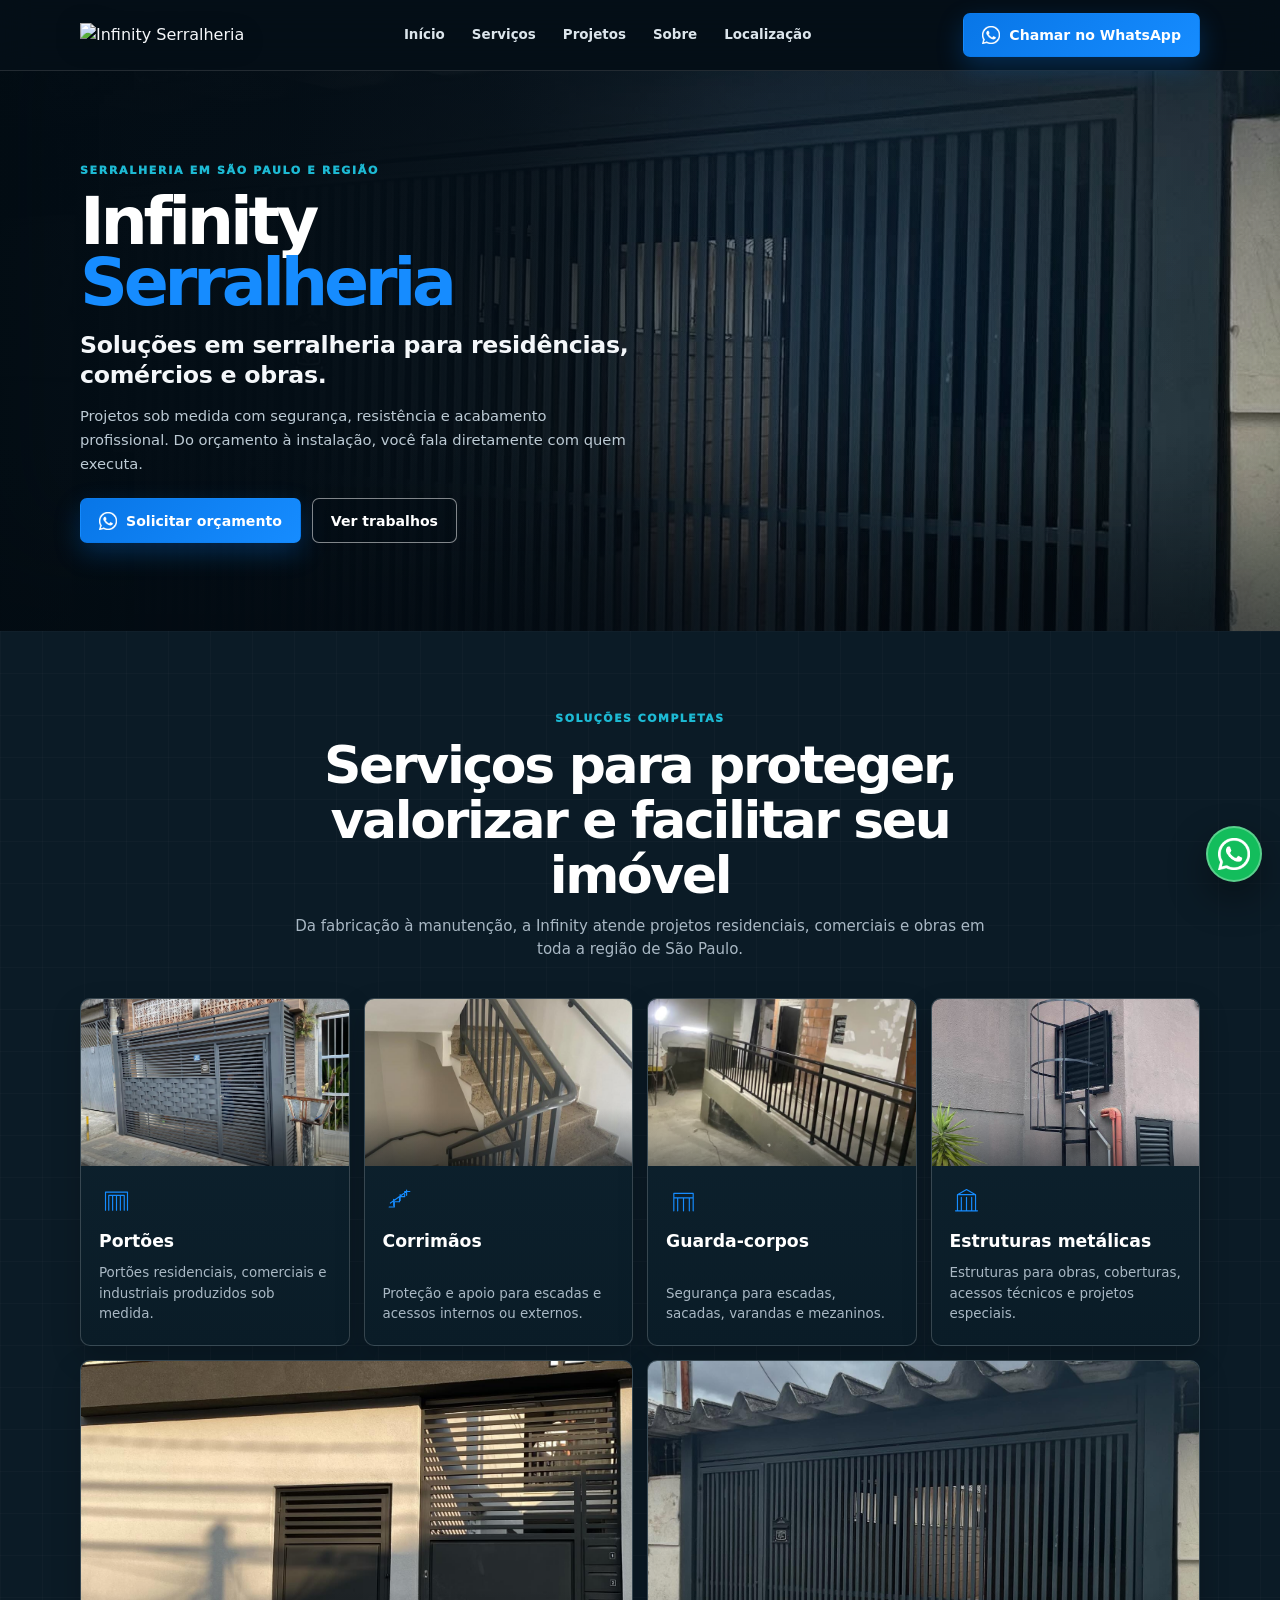
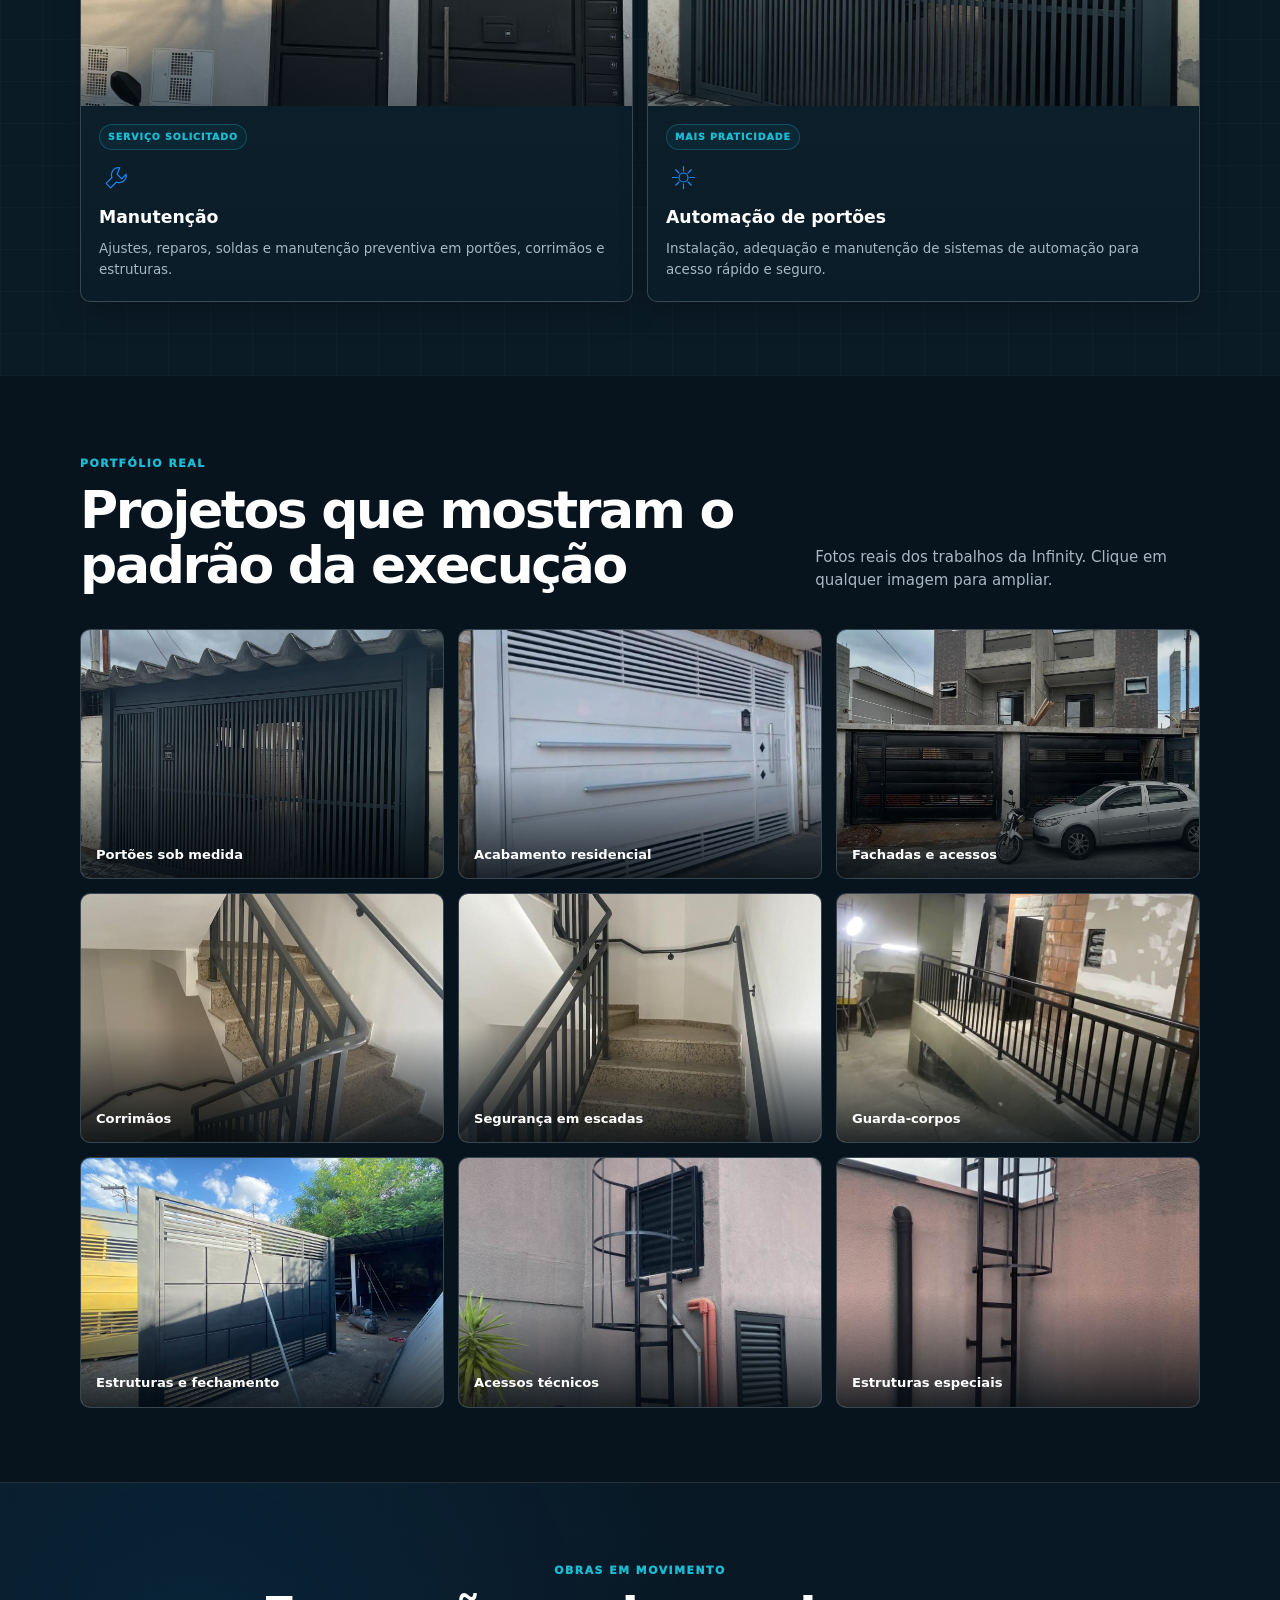
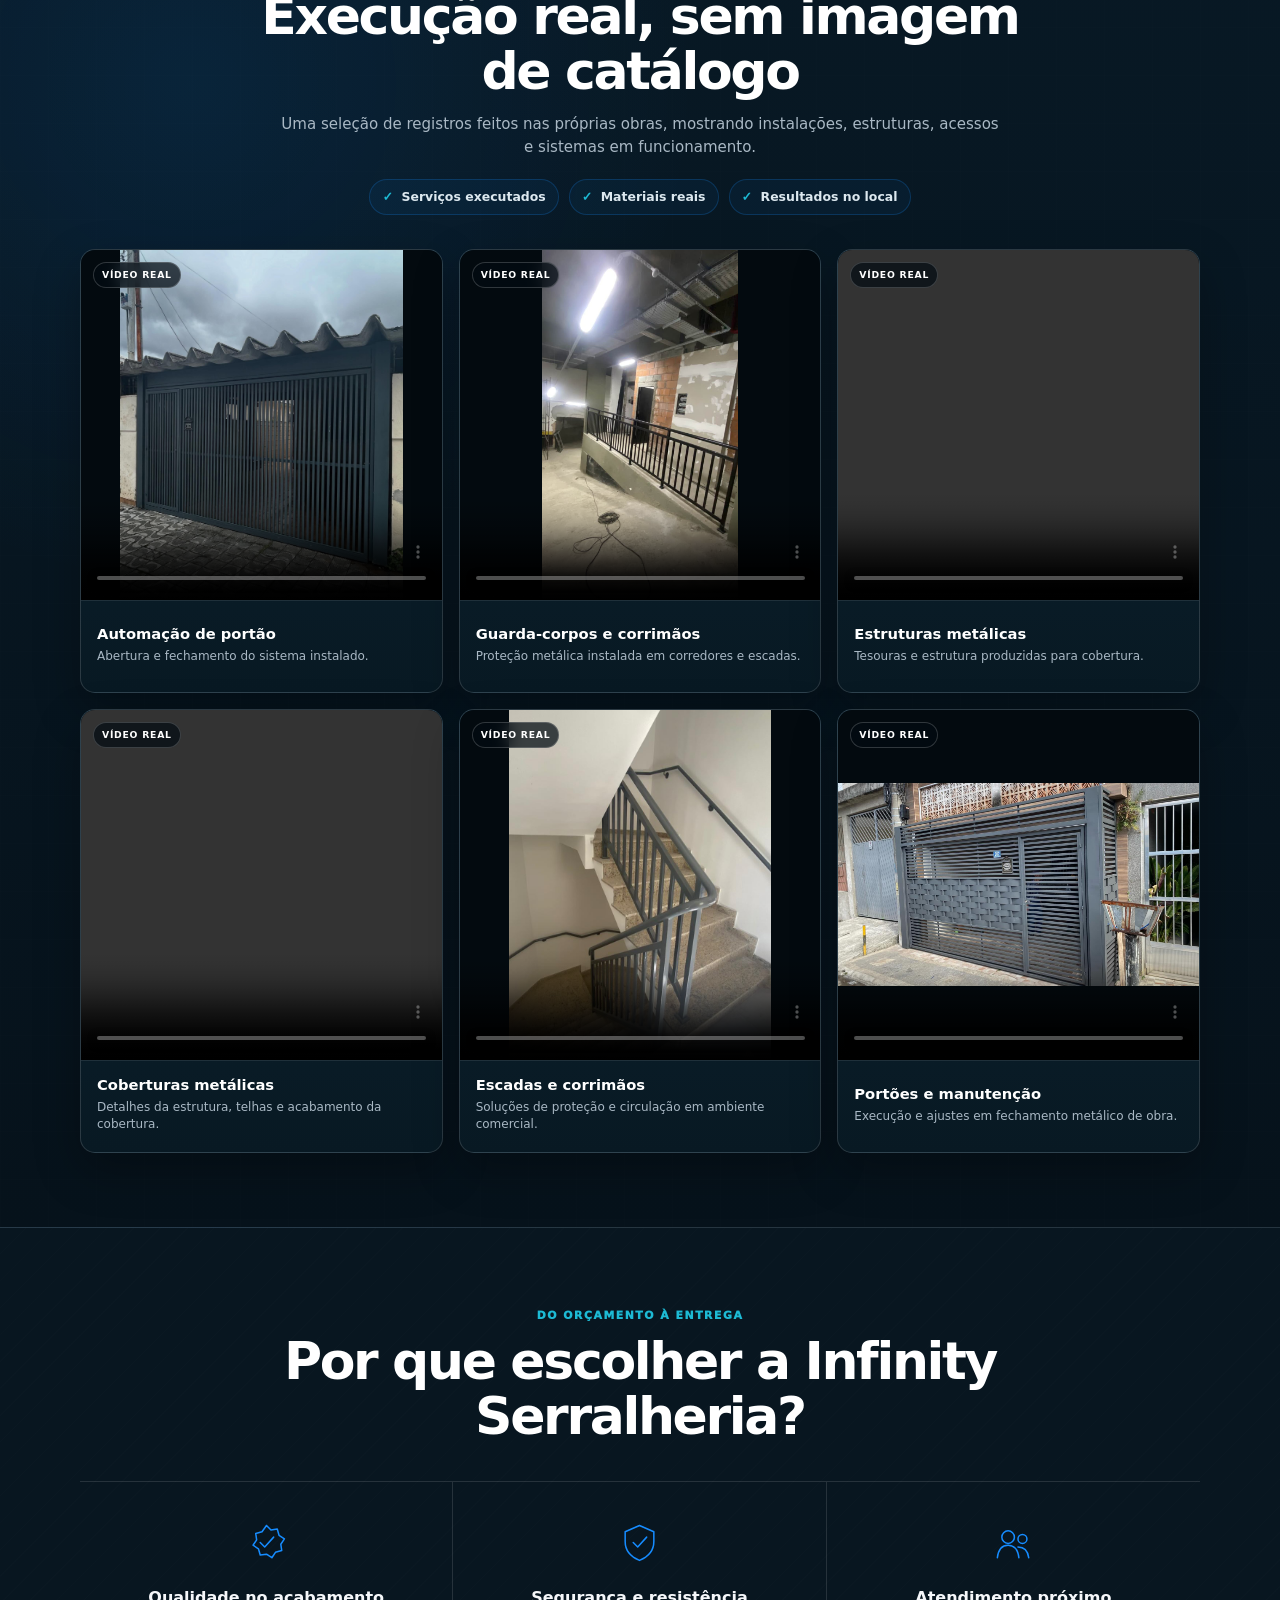
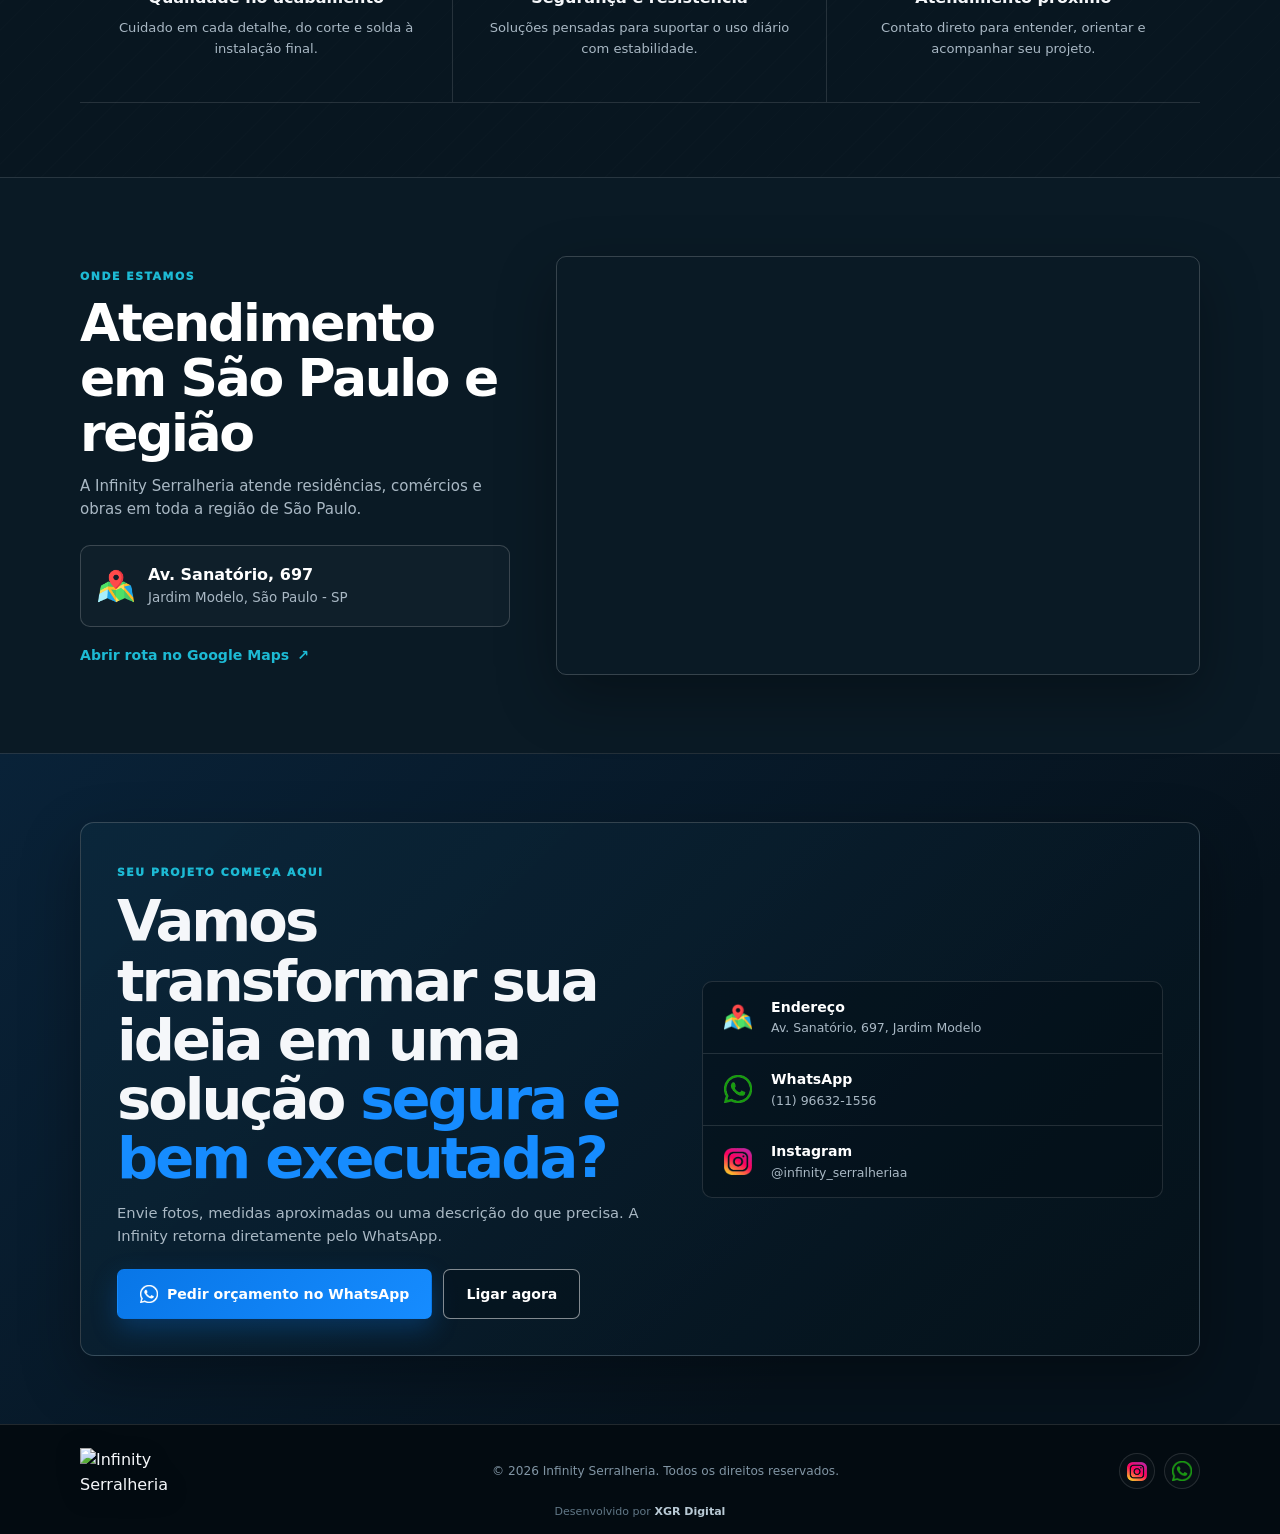
==== index.html @ 2a2db754 "Migra site Infinity Serralheria para repositorio proprio" ====
<!DOCTYPE html>
<html lang="pt-BR">
<head>
  <meta charset="UTF-8">
  <meta name="viewport" content="width=device-width, initial-scale=1.0">
  <meta name="theme-color" content="#07131d">
  <meta name="description" content="Infinity Serralheria em São Paulo: portões, corrimãos, guarda-corpos, estruturas metálicas, manutenção e automação de portões.">
  <meta name="robots" content="index, follow">
  <meta property="og:title" content="Infinity Serralheria | São Paulo e Região">
  <meta property="og:description" content="Soluções sob medida em serralheria, manutenção e automação de portões.">
  <meta property="og:image" content="https://xgreat.com.br/clientes/infinity-serralheria/assets/portao1.jpg">

  <title>Infinity Serralheria | São Paulo e Região</title>

  <link rel="canonical" href="https://xgreat.com.br/clientes/infinity-serralheria/">
  <link rel="icon" href="assets/FaviconInfinity.png" type="image/png">
  <link rel="stylesheet" href="styles.css">

  <script type="application/ld+json">
  {
    "@context": "https://schema.org",
    "@type": "HomeAndConstructionBusiness",
    "name": "Infinity Serralheria",
    "url": "https://xgreat.com.br/clientes/infinity-serralheria/",
    "image": "https://xgreat.com.br/clientes/infinity-serralheria/assets/LogoInfinity.png",
    "telephone": "+55 11 96632-1556",
    "address": {
      "@type": "PostalAddress",
      "streetAddress": "Av. Sanatório, 697",
      "addressLocality": "São Paulo",
      "addressRegion": "SP",
      "addressCountry": "BR"
    },
    "areaServed": "São Paulo e região",
    "sameAs": ["https://www.instagram.com/infinity_serralheriaa/"]
  }
  </script>
</head>
<body>
  <a class="skip-link" href="#conteudo">Ir para o conteúdo</a>

  <header class="site-header" id="inicio">
    <div class="container header-inner">
      <a class="brand" href="#inicio" aria-label="Infinity Serralheria - início">
        <span class="brand-crop"><img src="assets/LogoInfinity.png" alt="Infinity Serralheria"></span>
      </a>

      <button class="menu-toggle" type="button" aria-label="Abrir menu" aria-controls="menu-principal" aria-expanded="false">
        <span></span><span></span><span></span>
      </button>

      <nav class="main-nav" id="menu-principal" aria-label="Navegação principal">
        <a href="#inicio">Início</a>
        <a href="#servicos">Serviços</a>
        <a href="#projetos">Projetos</a>
        <a href="#sobre">Sobre</a>
        <a href="#localizacao">Localização</a>
      </nav>

      <a class="btn btn-header" href="https://wa.me/5511966321556?text=Olá%2C%20vim%20pelo%20site%20da%20Infinity%20Serralheria%20e%20gostaria%20de%20solicitar%20um%20orçamento." target="_blank" rel="noopener noreferrer">
        <img src="assets/Whats.png" alt="" aria-hidden="true"> Chamar no WhatsApp
      </a>
    </div>
  </header>

  <main id="conteudo">
    <section class="hero" aria-labelledby="hero-title">
      <div class="container hero-inner">
        <div class="hero-content">
          <span class="hero-kicker">Serralheria em São Paulo e região</span>
          <h1 id="hero-title">Infinity <span>Serralheria</span></h1>
          <h2>Soluções em serralheria para <strong>residências, comércios e obras.</strong></h2>
          <p>Projetos sob medida com segurança, resistência e acabamento profissional. Do orçamento à instalação, você fala diretamente com quem executa.</p>

          <div class="hero-actions">
            <a class="btn btn-primary" href="https://wa.me/5511966321556?text=Olá%2C%20gostaria%20de%20solicitar%20um%20orçamento%20com%20a%20Infinity%20Serralheria." target="_blank" rel="noopener noreferrer">
              <img src="assets/Whats.png" alt="" aria-hidden="true"> Solicitar orçamento
            </a>
            <a class="btn btn-ghost" href="#projetos">Ver trabalhos</a>
          </div>

          <ul class="hero-proof" aria-label="Diferenciais da Infinity Serralheria">
            <li><strong>Projetos</strong><span>sob medida</span></li>
            <li><strong>Atendimento</strong><span>São Paulo e região</span></li>
            <li><strong>Contato</strong><span>direto no WhatsApp</span></li>
          </ul>
        </div>
      </div>
    </section>

    <section class="trust-strip" aria-label="Principais diferenciais">
      <div class="container trust-grid">
        <div><span>01</span><p><strong>Planejamento</strong><br>cada projeto conforme o espaço</p></div>
        <div><span>02</span><p><strong>Execução</strong><br>resistência e acabamento</p></div>
        <div><span>03</span><p><strong>Pós-venda</strong><br>manutenção e suporte</p></div>
      </div>
    </section>

    <section class="section services" id="servicos" aria-labelledby="services-title">
      <div class="container">
        <div class="section-heading">
          <span class="eyebrow">Soluções completas</span>
          <h2 id="services-title">Serviços para proteger, valorizar e facilitar seu imóvel</h2>
          <p>Da fabricação à manutenção, a Infinity atende projetos residenciais, comerciais e obras em toda a região de São Paulo.</p>
        </div>

        <div class="services-grid">
          <article class="service-card">
            <div class="service-photo"><img src="assets/portao2.jpg" alt="Portão metálico sob medida" loading="lazy"></div>
            <div class="service-body">
              <span class="service-icon" aria-hidden="true">
                <svg viewBox="0 0 48 48"><path d="M7 39V11h34v28M12 39V16h24v23M18 16v23M24 16v23M30 16v23"/></svg>
              </span>
              <h3>Portões</h3>
              <p>Portões residenciais, comerciais e industriais produzidos sob medida.</p>
            </div>
          </article>

          <article class="service-card">
            <div class="service-photo"><img src="assets/corrimao1.jpg" alt="Corrimão metálico instalado em escada" loading="lazy"></div>
            <div class="service-body">
              <span class="service-icon" aria-hidden="true">
                <svg viewBox="0 0 48 48"><path d="M8 34h8v-8h8v-8h8v-8h8M10 28l25-18M15 32V22M25 24V15M35 16V8"/></svg>
              </span>
              <h3>Corrimãos</h3>
              <p>Proteção e apoio para escadas e acessos internos ou externos.</p>
            </div>
          </article>

          <article class="service-card">
            <div class="service-photo service-photo-guard"><img src="assets/N1.jpeg" alt="Guarda-corpo metálico instalado em corredor de obra" loading="lazy"></div>
            <div class="service-body">
              <span class="service-icon" aria-hidden="true">
                <svg viewBox="0 0 48 48"><path d="M9 40V13h30v27M9 20h30M15 20v20M24 20v20M33 20v20"/></svg>
              </span>
              <h3>Guarda-corpos</h3>
              <p>Segurança para escadas, sacadas, varandas e mezaninos.</p>
            </div>
          </article>

          <article class="service-card">
            <div class="service-photo service-photo-structure"><img src="assets/N2.jpeg" alt="Escada marinheiro e estrutura metálica de acesso técnico" loading="lazy"></div>
            <div class="service-body">
              <span class="service-icon" aria-hidden="true">
                <svg viewBox="0 0 48 48"><path d="M7 40h34M10 40V15l14-8 14 8v25M10 15h28M16 40V19M24 40V19M32 40V19"/></svg>
              </span>
              <h3>Estruturas metálicas</h3>
              <p>Estruturas para obras, coberturas, acessos técnicos e projetos especiais.</p>
            </div>
          </article>

          <article class="service-card service-card-featured">
            <div class="service-photo"><img src="assets/portao6.jpg" alt="Manutenção de portão e estrutura metálica" loading="lazy"></div>
            <div class="service-body">
              <span class="service-badge">Serviço solicitado</span>
              <span class="service-icon" aria-hidden="true">
                <svg viewBox="0 0 48 48"><path d="M29 9a11 11 0 0 0-12 15L8 33l7 7 9-9a11 11 0 0 0 15-12l-7 7-7-7z"/></svg>
              </span>
              <h3>Manutenção</h3>
              <p>Ajustes, reparos, soldas e manutenção preventiva em portões, corrimãos e estruturas.</p>
            </div>
          </article>

          <article class="service-card service-card-featured">
            <div class="service-photo"><img src="assets/portao1.jpg" alt="Automação de portão residencial" loading="lazy"></div>
            <div class="service-body">
              <span class="service-badge">Mais praticidade</span>
              <span class="service-icon" aria-hidden="true">
                <svg viewBox="0 0 48 48"><path d="M24 7v7M24 34v7M7 24h7M34 24h7M12 12l5 5M31 31l5 5M36 12l-5 5M17 31l-5 5"/><circle cx="24" cy="24" r="7"/></svg>
              </span>
              <h3>Automação de portões</h3>
              <p>Instalação, adequação e manutenção de sistemas de automação para acesso rápido e seguro.</p>
            </div>
          </article>
        </div>
      </div>
    </section>

    <section class="section projects" id="projetos" aria-labelledby="projects-title">
      <div class="container">
        <div class="section-heading section-heading-left">
          <div>
            <span class="eyebrow">Portfólio real</span>
            <h2 id="projects-title">Projetos que mostram o padrão da execução</h2>
          </div>
          <p>Fotos reais dos trabalhos da Infinity. Clique em qualquer imagem para ampliar.</p>
        </div>

        <div class="project-grid">
          <button class="project-item project-item-main" type="button" data-full="assets/portao1.jpg" aria-label="Ampliar portão metálico">
            <img src="assets/portao1.jpg" alt="Portão metálico moderno" loading="lazy"><span>Portões sob medida</span>
          </button>
          <button class="project-item" type="button" data-full="assets/portao3.jpg" aria-label="Ampliar portão residencial">
            <img src="assets/portao3.jpg" alt="Portão residencial" loading="lazy"><span>Acabamento residencial</span>
          </button>
          <button class="project-item" type="button" data-full="assets/portao4.jpg" aria-label="Ampliar fachada com serralheria">
            <img src="assets/portao4.jpg" alt="Fachada com portão e porta metálica" loading="lazy"><span>Fachadas e acessos</span>
          </button>
          <button class="project-item project-item-tall" type="button" data-full="assets/corrimao1.jpg" aria-label="Ampliar corrimão metálico">
            <img src="assets/corrimao1.jpg" alt="Corrimão metálico em escada" loading="lazy"><span>Corrimãos</span>
          </button>
          <button class="project-item" type="button" data-full="assets/corrimao2.jpg" aria-label="Ampliar corrimão em escada">
            <img src="assets/corrimao2.jpg" alt="Escada com corrimão metálico" loading="lazy"><span>Segurança em escadas</span>
          </button>
          <button class="project-item" type="button" data-full="assets/N1.jpeg" aria-label="Ampliar guarda-corpo instalado">
            <img src="assets/N1.jpeg" alt="Guarda-corpo metálico em corredor de obra" loading="lazy"><span>Guarda-corpos</span>
          </button>
          <button class="project-item project-item-wide" type="button" data-full="assets/portao5.jpg" aria-label="Ampliar estrutura metálica">
            <img src="assets/portao5.jpg" alt="Portão e estrutura metálica" loading="lazy"><span>Estruturas e fechamento</span>
          </button>
          <button class="project-item" type="button" data-full="assets/N2.jpeg" aria-label="Ampliar escada marinheiro">
            <img src="assets/N2.jpeg" alt="Escada marinheiro com proteção metálica" loading="lazy"><span>Acessos técnicos</span>
          </button>
          <button class="project-item" type="button" data-full="assets/N3.jpeg" aria-label="Ampliar estrutura de acesso técnico">
            <img src="assets/N3.jpeg" alt="Estrutura metálica vertical de acesso técnico" loading="lazy"><span>Estruturas especiais</span>
          </button>
        </div>
      </div>
    </section>

    <section class="section work-video" id="videos" aria-labelledby="video-title">
      <div class="container video-layout">
        <div class="video-copy-block">
          <span class="eyebrow">Obras em movimento</span>
          <h2 id="video-title">Execução real, sem imagem de catálogo</h2>
          <p>Uma seleção de registros feitos nas próprias obras, mostrando instalações, estruturas, acessos e sistemas em funcionamento.</p>
          <ul class="video-points">
            <li>Serviços executados</li>
            <li>Materiais reais</li>
            <li>Resultados no local</li>
          </ul>
        </div>

        <div class="video-showcase" aria-label="Vídeos de trabalhos realizados pela Infinity Serralheria">
          <article class="video-card">
            <video controls playsinline preload="none" poster="assets/portao1.jpg" aria-label="Vídeo de automação de portão">
              <source data-src="assets/mov9.mp4" type="video/mp4">
            </video>
            <div><strong>Automação de portão</strong><span>Abertura e fechamento do sistema instalado.</span></div>
          </article>

          <article class="video-card">
            <video controls playsinline preload="none" poster="assets/N1.jpeg" aria-label="Vídeo de guarda-corpos e corrimãos">
              <source data-src="assets/mov17.mp4" type="video/mp4">
            </video>
            <div><strong>Guarda-corpos e corrimãos</strong><span>Proteção metálica instalada em corredores e escadas.</span></div>
          </article>

          <article class="video-card">
            <video controls playsinline preload="none" aria-label="Vídeo de estruturas metálicas para cobertura">
              <source data-src="/mov15.mp4" type="video/mp4">
            </video>
            <div><strong>Estruturas metálicas</strong><span>Tesouras e estrutura produzidas para cobertura.</span></div>
          </article>

          <article class="video-card">
            <video controls playsinline preload="none" aria-label="Vídeo de cobertura metálica instalada">
              <source data-src="assets/mov8.mp4" type="video/mp4">
            </video>
            <div><strong>Coberturas metálicas</strong><span>Detalhes da estrutura, telhas e acabamento da cobertura.</span></div>
          </article>

          <article class="video-card">
            <video controls playsinline preload="none" poster="assets/corrimao1.jpg" aria-label="Vídeo de corrimãos e proteção de escadas">
              <source data-src="assets/mov6.mp4" type="video/mp4">
            </video>
            <div><strong>Escadas e corrimãos</strong><span>Soluções de proteção e circulação em ambiente comercial.</span></div>
          </article>

          <article class="video-card">
            <video controls playsinline preload="none" poster="assets/portao2.jpg" aria-label="Vídeo de manutenção de portão metálico">
              <source data-src="/mov12.mp4" type="video/mp4">
            </video>
            <div><strong>Portões e manutenção</strong><span>Execução e ajustes em fechamento metálico de obra.</span></div>
          </article>
        </div>
      </div>
    </section>

    <section class="section benefits" id="sobre" aria-labelledby="benefits-title">
      <div class="container">
        <div class="section-heading">
          <span class="eyebrow">Do orçamento à entrega</span>
          <h2 id="benefits-title">Por que escolher a Infinity Serralheria?</h2>
        </div>

        <div class="benefits-grid">
          <article>
            <span class="benefit-number">01</span>
            <div class="benefit-icon"><svg viewBox="0 0 48 48"><path d="M24 5l5 5 7-1 2 7 6 4-4 6 1 7-7 2-4 6-6-4-7 1-2-7-6-4 4-6-1-7 7-2z"/><path d="M17 24l5 5 10-11"/></svg></div>
            <h3>Qualidade no acabamento</h3>
            <p>Cuidado em cada detalhe, do corte e solda à instalação final.</p>
          </article>
          <article>
            <span class="benefit-number">02</span>
            <div class="benefit-icon"><svg viewBox="0 0 48 48"><path d="M24 5l16 7v11c0 10-6 17-16 21C14 40 8 33 8 23V12z"/><path d="M17 24l5 5 10-11"/></svg></div>
            <h3>Segurança e resistência</h3>
            <p>Soluções pensadas para suportar o uso diário com estabilidade.</p>
          </article>
          <article>
            <span class="benefit-number">03</span>
            <div class="benefit-icon"><svg viewBox="0 0 48 48"><circle cx="18" cy="18" r="7"/><circle cx="34" cy="20" r="5"/><path d="M6 41c1-9 5-14 12-14s11 5 12 14M29 29c7 0 11 4 12 12"/></svg></div>
            <h3>Atendimento próximo</h3>
            <p>Contato direto para entender, orientar e acompanhar seu projeto.</p>
          </article>
        </div>
      </div>
    </section>

    <section class="location-section" id="localizacao" aria-labelledby="location-title">
      <div class="container location-grid">
        <div class="location-content">
          <span class="eyebrow">Onde estamos</span>
          <h2 id="location-title">Atendimento em São Paulo e região</h2>
          <p>A Infinity Serralheria atende residências, comércios e obras em toda a região de São Paulo.</p>

          <div class="location-card">
            <img src="assets/mapa.png" alt="Ícone de localização">
            <div>
              <strong>Av. Sanatório, 697</strong>
              <span>Jardim Modelo, São Paulo - SP</span>
            </div>
          </div>

          <a class="text-link" href="https://www.google.com/maps/search/?api=1&query=Av.%20Sanat%C3%B3rio%2C%20697%2C%20Jardim%20Modelo%2C%20S%C3%A3o%20Paulo%20SP" target="_blank" rel="noopener noreferrer">Abrir rota no Google Maps <span>↗</span></a>
        </div>

        <div class="map-frame">
          <iframe title="Mapa da Infinity Serralheria" src="https://www.google.com/maps?q=Av.%20Sanat%C3%B3rio%2C%20697%2C%20Jardim%20Modelo%2C%20S%C3%A3o%20Paulo%20-%20SP&output=embed" loading="lazy" referrerpolicy="no-referrer-when-downgrade" allowfullscreen></iframe>
        </div>
      </div>
    </section>

    <section class="cta-section" id="contato" aria-labelledby="cta-title">
      <div class="container cta-box">
        <div class="cta-copy">
          <span class="eyebrow">Seu projeto começa aqui</span>
          <h2 id="cta-title">Vamos transformar sua ideia em uma solução <span>segura e bem executada?</span></h2>
          <p>Envie fotos, medidas aproximadas ou uma descrição do que precisa. A Infinity retorna diretamente pelo WhatsApp.</p>
          <div class="cta-actions">
            <a class="btn btn-primary btn-large" href="https://wa.me/5511966321556?text=Olá%2C%20vim%20pelo%20site%20da%20Infinity%20Serralheria.%20Gostaria%20de%20solicitar%20um%20orçamento." target="_blank" rel="noopener noreferrer">
              <img src="assets/Whats.png" alt="" aria-hidden="true"> Pedir orçamento no WhatsApp
            </a>
            <a class="btn btn-ghost btn-large" href="tel:+5511966321556">Ligar agora</a>
          </div>
        </div>

        <address class="contact-panel">
          <a href="https://www.google.com/maps/search/?api=1&query=Av.%20Sanat%C3%B3rio%2C%20697%2C%20Jardim%20Modelo%2C%20S%C3%A3o%20Paulo%20SP" target="_blank" rel="noopener noreferrer">
            <span class="contact-icon"><img src="assets/mapa.png" alt=""></span>
            <span><strong>Endereço</strong><small>Av. Sanatório, 697, Jardim Modelo</small></span>
          </a>
          <a href="https://wa.me/5511966321556" target="_blank" rel="noopener noreferrer">
            <span class="contact-icon"><img src="assets/Whats.png" alt=""></span>
            <span><strong>WhatsApp</strong><small>(11) 96632-1556</small></span>
          </a>
          <a href="https://www.instagram.com/infinity_serralheriaa/" target="_blank" rel="noopener noreferrer">
            <span class="contact-icon"><img src="assets/insta.png" alt=""></span>
            <span><strong>Instagram</strong><small>@infinity_serralheriaa</small></span>
          </a>
        </address>
      </div>
    </section>
  </main>

  <footer class="site-footer">
    <div class="container footer-inner">
      <a class="brand" href="#inicio" aria-label="Voltar ao início">
        <span class="brand-crop brand-crop-small"><img src="assets/LogoInfinity.png" alt="Infinity Serralheria"></span>
      </a>
      <p>© <span id="current-year"></span> Infinity Serralheria. Todos os direitos reservados.</p>
      <div class="footer-social">
        <a href="https://www.instagram.com/infinity_serralheriaa/" target="_blank" rel="noopener noreferrer" aria-label="Instagram"><img src="assets/insta.png" alt=""></a>
        <a href="https://wa.me/5511966321556" target="_blank" rel="noopener noreferrer" aria-label="WhatsApp"><img src="assets/Whats.png" alt=""></a>
      </div>
    </div>
    <p class="credit">Desenvolvido por <a href="https://xgreat.com.br" target="_blank" rel="noopener noreferrer">XGR Digital</a></p>
  </footer>

  <a class="floating-whatsapp" href="https://wa.me/5511966321556?text=Olá%2C%20vim%20pelo%20site%20da%20Infinity%20Serralheria." target="_blank" rel="noopener noreferrer" aria-label="Chamar a Infinity Serralheria no WhatsApp">
    <img src="assets/Whats.png" alt="">
    <span>Solicitar orçamento</span>
  </a>

  <button class="back-to-top" type="button" aria-label="Voltar ao topo">↑</button>

  <dialog class="lightbox" aria-label="Visualização ampliada da imagem">
    <button class="lightbox-close" type="button" aria-label="Fechar imagem">×</button>
    <img src="" alt="Trabalho ampliado da Infinity Serralheria">
  </dialog>

  <script src="script.js"></script>
</body>
</html>
---- styles.css ----
:root {
  --bg: #07131d;
  --bg-deep: #040d14;
  --surface: #0b1b26;
  --surface-2: #0d202c;
  --surface-3: #102735;
  --text: #f5f7fa;
  --muted: #a9b8c4;
  --line: rgba(255, 255, 255, .12);
  --line-strong: rgba(255, 255, 255, .18);
  --blue: #168cff;
  --blue-strong: #0876e7;
  --cyan: #1dbad4;
  --green: #13bd5c;
  --white: #fff;
  --container: 1120px;
  --shadow: 0 22px 60px rgba(0, 0, 0, .32);
  --radius: 10px;
}

* {
  box-sizing: border-box;
  margin: 0;
  padding: 0;
}

html {
  scroll-behavior: smooth;
  scroll-padding-top: 72px;
}

body {
  min-width: 320px;
  overflow-x: hidden;
  background: var(--bg);
  color: var(--text);
  font-family: Inter, ui-sans-serif, system-ui, -apple-system, BlinkMacSystemFont, "Segoe UI", sans-serif;
  line-height: 1.55;
}

body.menu-open,
body.lightbox-open {
  overflow: hidden;
}

a {
  color: inherit;
  text-decoration: none;
}

img,
video {
  display: block;
  width: 100%;
}

button,
a {
  -webkit-tap-highlight-color: transparent;
}

button {
  color: inherit;
  font: inherit;
}

.container {
  width: min(calc(100% - 32px), var(--container));
  margin-inline: auto;
}

.skip-link {
  position: fixed;
  top: -100px;
  left: 16px;
  z-index: 9999;
  padding: 10px 14px;
  border-radius: 7px;
  background: #fff;
  color: #07131d;
}

.skip-link:focus {
  top: 16px;
}

.site-header {
  position: sticky;
  top: 0;
  z-index: 1000;
  background: rgba(5, 15, 23, .97);
  border-bottom: 1px solid var(--line);
  backdrop-filter: blur(16px);
}

.header-inner {
  min-height: 70px;
  display: flex;
  align-items: center;
  justify-content: space-between;
  gap: 24px;
}

.brand {
  display: inline-flex;
  align-items: center;
  flex: 0 0 auto;
}

.brand-crop {
  position: relative;
  width: 132px;
  height: 48px;
  overflow: hidden;
}

.brand-crop img {
  position: absolute;
  top: 50%;
  left: 0;
  width: 132px;
  height: 132px;
  max-width: none;
  object-fit: cover;
  transform: translateY(-50%);
}

.brand-crop-small {
  width: 102px;
  height: 38px;
}

.brand-crop-small img {
  width: 102px;
  height: 102px;
}

.main-nav {
  display: flex;
  align-items: center;
  gap: 27px;
}

.main-nav a {
  position: relative;
  color: #dce5ec;
  font-size: .84rem;
  font-weight: 760;
}

.main-nav a::after {
  content: "";
  position: absolute;
  left: 0;
  right: 100%;
  bottom: -8px;
  height: 2px;
  border-radius: 99px;
  background: linear-gradient(90deg, var(--blue), var(--cyan));
  transition: right .2s ease;
}

.main-nav a:hover::after,
.main-nav a:focus-visible::after {
  right: 0;
}

.menu-toggle {
  display: none;
  width: 42px;
  height: 42px;
  border: 1px solid var(--line);
  border-radius: 9px;
  background: rgba(255, 255, 255, .035);
  cursor: pointer;
}

.menu-toggle span {
  display: block;
  width: 20px;
  height: 2px;
  margin: 5px auto;
  border-radius: 99px;
  background: #fff;
  transition: transform .2s ease, opacity .2s ease;
}

.btn {
  min-height: 44px;
  display: inline-flex;
  align-items: center;
  justify-content: center;
  gap: 9px;
  padding: 11px 18px;
  border: 1px solid transparent;
  border-radius: 7px;
  font-size: .88rem;
  font-weight: 850;
  line-height: 1.05;
  text-align: center;
  transition: transform .2s ease, box-shadow .2s ease, background .2s ease, border-color .2s ease;
}

.btn:hover,
.btn:focus-visible {
  transform: translateY(-2px);
}

.btn img {
  width: 18px;
  height: 18px;
  object-fit: contain;
  filter: brightness(0) invert(1);
}

.btn-primary,
.btn-header {
  color: #fff;
  background: linear-gradient(135deg, var(--blue-strong), var(--blue));
  box-shadow: 0 10px 26px rgba(8, 118, 231, .28);
}

.btn-primary:hover,
.btn-primary:focus-visible,
.btn-header:hover,
.btn-header:focus-visible {
  box-shadow: 0 14px 32px rgba(8, 118, 231, .4);
}

.btn-ghost {
  color: #fff;
  border-color: rgba(255, 255, 255, .5);
  background: rgba(4, 14, 22, .38);
}

.btn-ghost:hover,
.btn-ghost:focus-visible {
  border-color: var(--cyan);
  background: rgba(29, 186, 212, .08);
}

.btn-large {
  min-height: 50px;
  padding-inline: 22px;
}

.hero {
  background: #07141e;
}

.hero-inner {
  min-height: 505px;
  display: flex;
  align-items: center;
  position: relative;
  isolation: isolate;
  overflow: hidden;
  border-inline: 1px solid var(--line);
  background:
    linear-gradient(90deg, rgba(4, 14, 22, .99) 0%, rgba(4, 14, 22, .94) 36%, rgba(4, 14, 22, .56) 57%, rgba(4, 14, 22, .06) 100%),
    url("assets/portao1.jpg") center right / cover no-repeat;
}

.hero-inner::after {
  content: "";
  position: absolute;
  inset: 0;
  z-index: -1;
  background:
    linear-gradient(180deg, transparent 74%, rgba(4, 14, 22, .42)),
    radial-gradient(circle at 68% 42%, rgba(22, 140, 255, .11), transparent 30%);
}

.hero-content {
  width: min(550px, 52%);
  padding: 55px 0 55px 34px;
}

.hero-kicker,
.eyebrow {
  display: inline-block;
  margin-bottom: 10px;
  color: var(--cyan);
  font-size: .68rem;
  font-weight: 950;
  letter-spacing: .14em;
  text-transform: uppercase;
}

.hero h1 {
  margin-bottom: 16px;
  color: #fff;
  font-size: clamp(3rem, 5.8vw, 4.9rem);
  line-height: .92;
  letter-spacing: -.065em;
}

.hero h1 span {
  display: block;
  color: var(--blue);
}

.hero h2 {
  max-width: 500px;
  margin-bottom: 13px;
  color: #f4f7fa;
  font-size: clamp(1.15rem, 2.1vw, 1.65rem);
  line-height: 1.28;
}

.hero-content > p {
  max-width: 505px;
  color: #becbd4;
  font-size: .91rem;
}

.hero-actions {
  display: flex;
  flex-wrap: wrap;
  gap: 11px;
  margin-top: 22px;
}

.hero-proof,
.trust-strip {
  display: none;
}

.section {
  padding-block: 74px;
}

.section-heading {
  max-width: 720px;
  margin: 0 auto 36px;
  text-align: center;
}

.section-heading-left {
  max-width: none;
  display: grid;
  grid-template-columns: 1fr .56fr;
  gap: 48px;
  align-items: end;
  text-align: left;
}

.section-heading h2,
.location-content h2,
.video-copy-block h2 {
  color: #fff;
  font-size: clamp(2rem, 4.2vw, 3.25rem);
  line-height: 1.06;
  letter-spacing: -.045em;
}

.section-heading > p,
.section-heading-left > p,
.location-content > p,
.video-copy-block > p {
  color: var(--muted);
  font-size: .94rem;
}

.section-heading > p {
  margin-top: 12px;
}

.services {
  background:
    linear-gradient(rgba(255, 255, 255, .018) 1px, transparent 1px),
    linear-gradient(90deg, rgba(255, 255, 255, .018) 1px, transparent 1px),
    #0b1b26;
  background-size: 42px 42px;
}

.services-grid {
  display: grid;
  grid-template-columns: repeat(12, minmax(0, 1fr));
  gap: 14px;
}

.service-card {
  grid-column: span 3;
  display: block;
  overflow: hidden;
  border: 1px solid var(--line-strong);
  border-radius: var(--radius);
  background: linear-gradient(180deg, #0e2330, #0a1c27);
  box-shadow: 0 12px 30px rgba(0, 0, 0, .2);
  transition: transform .22s ease, border-color .22s ease, box-shadow .22s ease;
}

.service-card:hover {
  transform: translateY(-5px);
  border-color: rgba(22, 140, 255, .52);
  box-shadow: 0 18px 40px rgba(0, 0, 0, .28);
}

.service-card-featured {
  grid-column: span 6;
  display: block;
}

.service-photo,
.service-card-featured .service-photo {
  position: relative;
  min-height: 0;
  aspect-ratio: 4 / 3;
  overflow: hidden;
  background: #07131d;
}

.service-photo::after {
  content: "";
  position: absolute;
  inset: auto 0 0;
  height: 34%;
  background: linear-gradient(180deg, transparent, rgba(4, 14, 22, .46));
}

.service-photo img {
  height: 100%;
  object-fit: cover;
  object-position: center;
  transition: transform .45s ease;
}

.service-card:hover .service-photo img {
  transform: scale(1.035);
}

.service-body {
  min-height: 176px;
  padding: 18px 18px 20px;
}

.service-card-featured .service-body {
  min-height: 172px;
}

.service-icon {
  width: 34px;
  height: 34px;
  display: grid;
  place-items: center;
  margin-bottom: 10px;
  border: 0;
  border-radius: 0;
  background: transparent;
}

.service-icon svg,
.benefit-icon svg {
  width: 31px;
  height: 31px;
  fill: none;
  stroke: var(--blue);
  stroke-width: 1.8;
  stroke-linecap: round;
  stroke-linejoin: round;
}

.service-badge {
  display: inline-flex;
  margin-bottom: 10px;
  padding: 5px 8px;
  border: 1px solid rgba(29, 186, 212, .28);
  border-radius: 999px;
  background: rgba(29, 186, 212, .06);
  color: var(--cyan);
  font-size: .59rem;
  font-weight: 950;
  letter-spacing: .1em;
  text-transform: uppercase;
}

.service-body h3 {
  margin-bottom: 8px;
  color: #fff;
  font-size: 1.08rem;
}

.service-body p {
  color: var(--muted);
  font-size: .84rem;
}

.projects {
  background: #07131d;
}

.project-grid {
  display: grid;
  grid-template-columns: repeat(3, minmax(0, 1fr));
  gap: 14px;
}

.project-item,
.project-item-main,
.project-item-tall,
.project-item-wide {
  grid-column: auto;
  grid-row: auto;
  position: relative;
  aspect-ratio: 4 / 3;
  overflow: hidden;
  border: 1px solid var(--line-strong);
  border-radius: var(--radius);
  background: #0b1d29;
  cursor: pointer;
}

.project-item img {
  height: 100%;
  object-fit: cover;
  object-position: center;
  transition: transform .4s ease, filter .3s ease;
}

.project-item::after {
  content: "";
  position: absolute;
  inset: 0;
  background: linear-gradient(180deg, transparent 54%, rgba(3, 10, 16, .84));
}

.project-item span {
  position: absolute;
  left: 15px;
  bottom: 13px;
  z-index: 2;
  color: #fff;
  font-size: .82rem;
  font-weight: 850;
}

.project-item:hover img,
.project-item:focus-visible img {
  transform: scale(1.04);
  filter: contrast(1.05);
}

.work-video {
  border-block: 1px solid var(--line);
  background: linear-gradient(135deg, #0a2030, #07131d 68%);
}

.video-layout {
  display: grid;
  grid-template-columns: .78fr 1.22fr;
  gap: 48px;
  align-items: center;
}

.video-copy-block h2 {
  margin-bottom: 15px;
}

.video-points {
  display: grid;
  gap: 9px;
  margin-top: 22px;
  list-style: none;
}

.video-points li {
  position: relative;
  padding-left: 26px;
  color: #d9e4eb;
  font-size: .9rem;
  font-weight: 750;
}

.video-points li::before {
  content: "✓";
  position: absolute;
  left: 0;
  color: var(--cyan);
  font-weight: 950;
}

.video-showcase {
  display: grid;
  grid-template-columns: repeat(3, minmax(0, 1fr));
  gap: 13px;
}

.video-card,
.video-card-main {
  grid-column: auto;
  grid-row: auto;
  overflow: hidden;
  border: 1px solid var(--line-strong);
  border-radius: var(--radius);
  background: #0c202d;
  box-shadow: 0 16px 38px rgba(0, 0, 0, .25);
}

.video-card video,
.video-card-main video {
  height: 370px;
  background: #02070b;
  object-fit: contain;
}

.video-card > div {
  display: grid;
  padding: 14px 15px 16px;
}

.video-card strong {
  color: #fff;
  font-size: .88rem;
}

.video-card span {
  color: var(--muted);
  font-size: .73rem;
}

.benefits {
  position: relative;
  overflow: hidden;
  background: #081620;
}

.benefits::before {
  content: "";
  position: absolute;
  inset: 0;
  opacity: .09;
  background-image: repeating-linear-gradient(135deg, transparent 0 18px, rgba(255, 255, 255, .08) 18px 19px);
  pointer-events: none;
}

.benefits .container {
  position: relative;
}

.benefits-grid {
  display: grid;
  grid-template-columns: repeat(3, minmax(0, 1fr));
  border-top: 1px solid var(--line);
  border-bottom: 1px solid var(--line);
}

.benefits-grid article {
  position: relative;
  min-height: 220px;
  padding: 34px 31px;
  border-right: 1px solid var(--line);
  text-align: center;
}

.benefits-grid article:last-child {
  border-right: 0;
}

.benefit-number {
  display: none;
}

.benefit-icon {
  width: 54px;
  height: 54px;
  display: grid;
  place-items: center;
  margin: 0 auto 16px;
  border: 0;
  border-radius: 0;
  background: transparent;
}

.benefit-icon svg {
  width: 43px;
  height: 43px;
  stroke-width: 1.7;
}

.benefits-grid h3 {
  margin-bottom: 8px;
  font-size: 1rem;
}

.benefits-grid p {
  color: var(--muted);
  font-size: .82rem;
}

.location-section {
  padding-block: 78px;
  background: #0a1a25;
  border-top: 1px solid var(--line);
}

.location-grid {
  display: grid;
  grid-template-columns: .8fr 1.2fr;
  gap: 46px;
  align-items: center;
}

.location-content h2 {
  margin-bottom: 13px;
}

.location-card {
  display: flex;
  gap: 14px;
  align-items: center;
  margin-top: 24px;
  padding: 17px;
  border: 1px solid var(--line-strong);
  border-radius: var(--radius);
  background: rgba(255, 255, 255, .025);
}

.location-card img {
  width: 36px;
  height: 36px;
  object-fit: contain;
}

.location-card strong,
.location-card span {
  display: block;
}

.location-card strong {
  color: #fff;
}

.location-card span {
  color: var(--muted);
  font-size: .84rem;
}

.text-link {
  display: inline-flex;
  align-items: center;
  gap: 8px;
  margin-top: 18px;
  color: var(--cyan);
  font-size: .88rem;
  font-weight: 850;
}

.map-frame {
  min-height: 410px;
  overflow: hidden;
  border: 1px solid var(--line-strong);
  border-radius: var(--radius);
  box-shadow: var(--shadow);
}

.map-frame iframe {
  width: 100%;
  height: 410px;
  border: 0;
  filter: saturate(.82) contrast(1.02);
}

.cta-section {
  padding-block: 68px;
  background: linear-gradient(135deg, #092238, #06121c 72%);
  border-top: 1px solid var(--line);
}

.cta-box {
  display: grid;
  grid-template-columns: 1.08fr .92fr;
  gap: 44px;
  align-items: center;
  padding: 36px;
  border: 1px solid var(--line-strong);
  border-radius: 14px;
  background: linear-gradient(135deg, rgba(12, 42, 62, .7), rgba(5, 17, 26, .72));
  box-shadow: var(--shadow);
}

.cta-copy h2 {
  max-width: 650px;
  margin-bottom: 13px;
  font-size: clamp(2.15rem, 4.5vw, 3.65rem);
  line-height: 1.03;
  letter-spacing: -.052em;
}

.cta-copy h2 span {
  color: var(--blue);
}

.cta-copy > p {
  max-width: 620px;
  color: var(--muted);
  font-size: .92rem;
}

.cta-actions {
  display: flex;
  flex-wrap: wrap;
  gap: 11px;
  margin-top: 22px;
}

.contact-panel {
  display: grid;
  overflow: hidden;
  border: 1px solid var(--line);
  border-radius: var(--radius);
  background: rgba(4, 14, 22, .4);
  font-style: normal;
}

.contact-panel > a {
  display: grid;
  grid-template-columns: 40px 1fr;
  gap: 12px;
  align-items: center;
  padding: 15px 16px;
  border-bottom: 1px solid var(--line);
  transition: background .2s ease;
}

.contact-panel > a:last-child {
  border-bottom: 0;
}

.contact-panel > a:hover,
.contact-panel > a:focus-visible {
  background: rgba(22, 140, 255, .065);
}

.contact-icon {
  width: 38px;
  height: 38px;
  display: grid;
  place-items: center;
  border: 0;
  border-radius: 0;
  background: transparent;
}

.contact-icon img {
  width: 28px;
  height: 28px;
  object-fit: contain;
}

.contact-panel strong,
.contact-panel small {
  display: block;
}

.contact-panel strong {
  color: #fff;
  font-size: .88rem;
}

.contact-panel small {
  color: var(--muted);
  font-size: .78rem;
}

.site-footer {
  padding: 23px 0 13px;
  background: #030b11;
  border-top: 1px solid var(--line);
}

.footer-inner {
  display: grid;
  grid-template-columns: auto 1fr auto;
  gap: 24px;
  align-items: center;
}

.footer-inner > p {
  color: #8195a4;
  font-size: .76rem;
  text-align: center;
}

.footer-social {
  display: flex;
  gap: 9px;
}

.footer-social a {
  width: 36px;
  height: 36px;
  display: grid;
  place-items: center;
  border: 1px solid var(--line);
  border-radius: 50%;
  background: rgba(255, 255, 255, .02);
}

.footer-social img {
  width: 20px;
  height: 20px;
  object-fit: contain;
}

.credit {
  margin-top: 9px;
  color: #617786;
  font-size: .69rem;
  text-align: center;
}

.credit a {
  color: #b9cad5;
  font-weight: 850;
}

.floating-whatsapp {
  position: fixed;
  right: 18px;
  bottom: 18px;
  z-index: 900;
  width: 58px;
  height: 58px;
  min-height: 58px;
  display: grid;
  place-items: center;
  padding: 0;
  border: 2px solid rgba(255, 255, 255, .3);
  border-radius: 50%;
  background: var(--green);
  color: #fff;
  box-shadow: 0 16px 38px rgba(0, 0, 0, .4);
  transition: transform .2s ease, box-shadow .2s ease;
}

.floating-whatsapp:hover,
.floating-whatsapp:focus-visible {
  transform: translateY(-4px) scale(1.03);
  box-shadow: 0 20px 44px rgba(0, 0, 0, .48);
}

.floating-whatsapp img {
  width: 34px;
  height: 34px;
  object-fit: contain;
  filter: brightness(0) invert(1);
}

.floating-whatsapp span {
  display: none;
}

.back-to-top {
  position: fixed;
  right: 25px;
  bottom: 87px;
  z-index: 850;
  width: 42px;
  height: 42px;
  display: grid;
  place-items: center;
  border: 1px solid var(--line);
  border-radius: 50%;
  background: rgba(6, 18, 27, .9);
  color: #fff;
  cursor: pointer;
  opacity: 0;
  pointer-events: none;
  transform: translateY(12px);
  transition: opacity .2s ease, transform .2s ease;
}

.back-to-top.visible {
  opacity: 1;
  pointer-events: auto;
  transform: translateY(0);
}

.lightbox {
  width: min(94vw, 1100px);
  max-height: 92vh;
  margin: auto;
  padding: 0;
  overflow: visible;
  border: 1px solid rgba(255, 255, 255, .16);
  border-radius: 13px;
  background: #02070b;
  box-shadow: var(--shadow);
}

.lightbox::backdrop {
  background: rgba(0, 0, 0, .88);
  backdrop-filter: blur(7px);
}

.lightbox img {
  max-height: 88vh;
  object-fit: contain;
  border-radius: 13px;
}

.lightbox-close {
  position: absolute;
  top: -16px;
  right: -16px;
  z-index: 2;
  width: 42px;
  height: 42px;
  border: 1px solid rgba(255, 255, 255, .2);
  border-radius: 50%;
  background: #0c1a24;
  color: #fff;
  cursor: pointer;
  font-size: 1.5rem;
}

:focus-visible {
  outline: 3px solid rgba(29, 186, 212, .75);
  outline-offset: 4px;
}

@media (max-width: 1040px) {
  .btn-header {
    display: none;
  }

  .service-card {
    grid-column: span 6;
  }

  .project-grid {
    grid-template-columns: repeat(2, minmax(0, 1fr));
  }

  .video-layout,
  .location-grid,
  .cta-box {
    grid-template-columns: 1fr;
  }

  .video-layout {
    gap: 32px;
  }

  .cta-box {
    gap: 30px;
  }
}

@media (max-width: 820px) {
  .site-header,
  .header-inner {
    min-height: 66px;
  }

  .brand-crop {
    width: 118px;
    height: 43px;
  }

  .brand-crop img {
    width: 118px;
    height: 118px;
  }

  .menu-toggle {
    display: block;
    order: 3;
  }

  .main-nav {
    position: fixed;
    inset: 66px 0 auto;
    display: grid;
    gap: 0;
    padding: 11px 18px 21px;
    border-bottom: 1px solid var(--line);
    background: rgba(4, 14, 22, .99);
    box-shadow: 0 28px 44px rgba(0, 0, 0, .42);
    transform: translateY(-130%);
    visibility: hidden;
    opacity: 0;
    transition: transform .24s ease, opacity .2s ease, visibility .2s ease;
  }

  .main-nav.open {
    transform: translateY(0);
    visibility: visible;
    opacity: 1;
  }

  .main-nav a {
    padding: 15px 6px;
    border-bottom: 1px solid var(--line);
  }

  .main-nav a:last-child {
    border-bottom: 0;
  }

  .main-nav a::after {
    display: none;
  }

  .menu-toggle[aria-expanded="true"] span:nth-child(1) {
    transform: translateY(7px) rotate(45deg);
  }

  .menu-toggle[aria-expanded="true"] span:nth-child(2) {
    opacity: 0;
  }

  .menu-toggle[aria-expanded="true"] span:nth-child(3) {
    transform: translateY(-7px) rotate(-45deg);
  }

  .hero-inner {
    min-height: 665px;
    align-items: flex-end;
    background:
      linear-gradient(180deg, rgba(4, 14, 22, .2), rgba(4, 14, 22, .96) 72%),
      url("assets/portao1.jpg") 63% center / cover no-repeat;
  }

  .hero-content {
    width: 100%;
    padding: 160px 24px 43px;
  }

  .hero h1 {
    font-size: clamp(3rem, 15vw, 4.8rem);
  }

  .hero-actions {
    display: grid;
  }

  .hero-actions .btn {
    width: 100%;
  }

  .section {
    padding-block: 64px;
  }

  .section-heading-left {
    grid-template-columns: 1fr;
    gap: 16px;
  }

  .video-showcase {
    grid-template-columns: 1fr;
  }

  .video-card video,
  .video-card-main video {
    height: 440px;
  }

  .benefits-grid {
    grid-template-columns: 1fr;
  }

  .benefits-grid article {
    min-height: auto;
    border-right: 0;
    border-bottom: 1px solid var(--line);
  }

  .benefits-grid article:last-child {
    border-bottom: 0;
  }

  .location-section {
    padding-block: 64px;
  }

  .cta-box {
    padding: 30px;
  }

  .footer-inner {
    grid-template-columns: 1fr;
    justify-items: center;
  }
}

@media (max-width: 560px) {
  .container {
    width: min(calc(100% - 22px), var(--container));
  }

  .hero-inner {
    min-height: 650px;
  }

  .hero-content {
    padding-inline: 18px;
  }

  .service-card,
  .service-card-featured {
    grid-column: span 12;
  }

  .service-photo,
  .service-card-featured .service-photo {
    aspect-ratio: 16 / 11;
  }

  .project-grid {
    grid-template-columns: 1fr;
  }

  .video-card video,
  .video-card-main video {
    height: 450px;
  }

  .map-frame,
  .map-frame iframe {
    min-height: 350px;
    height: 350px;
  }

  .cta-box {
    padding: 25px 19px;
  }

  .cta-actions {
    display: grid;
  }

  .cta-actions .btn {
    width: 100%;
  }

  .floating-whatsapp {
    right: 13px;
    bottom: 13px;
  }

  .back-to-top {
    right: 21px;
    bottom: 82px;
  }
}

@media (prefers-reduced-motion: reduce) {
  html {
    scroll-behavior: auto;
  }

  *,
  *::before,
  *::after {
    animation-duration: .01ms !important;
    animation-iteration-count: 1 !important;
    transition-duration: .01ms !important;
  }
}
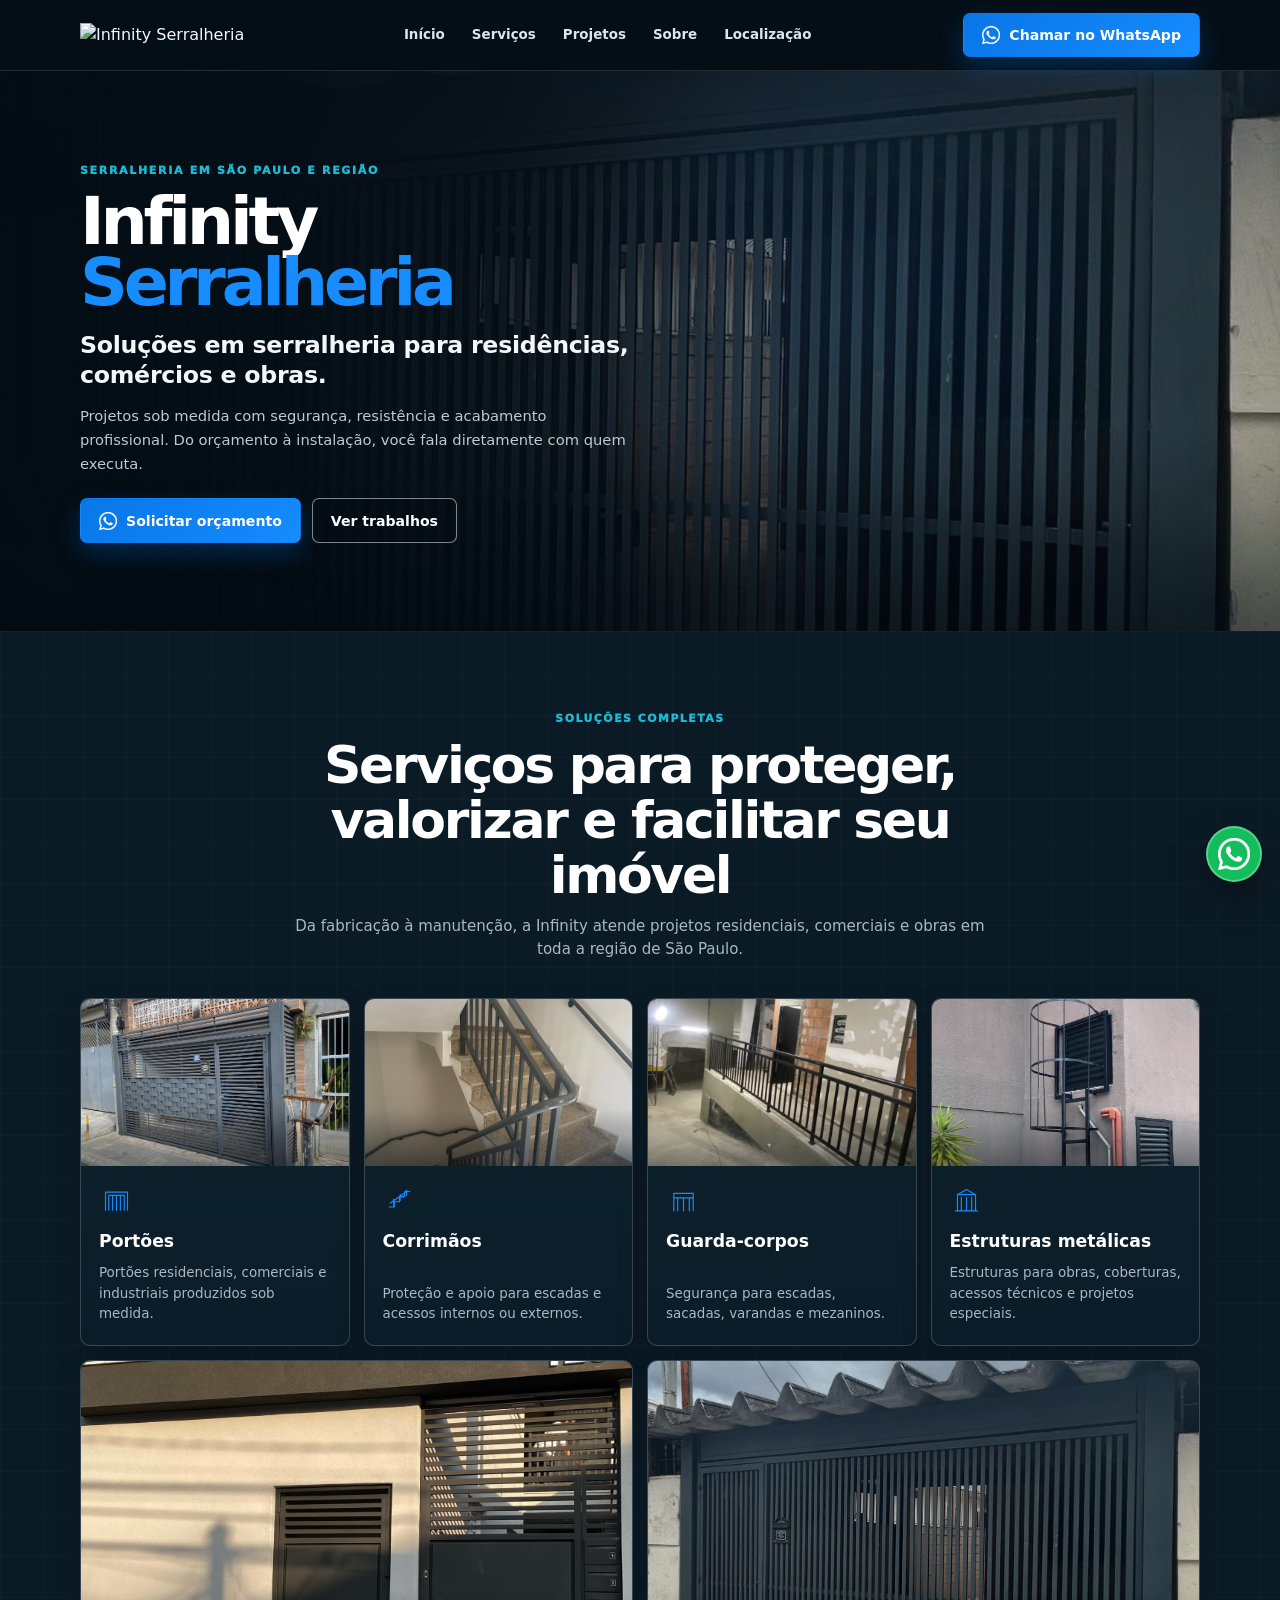
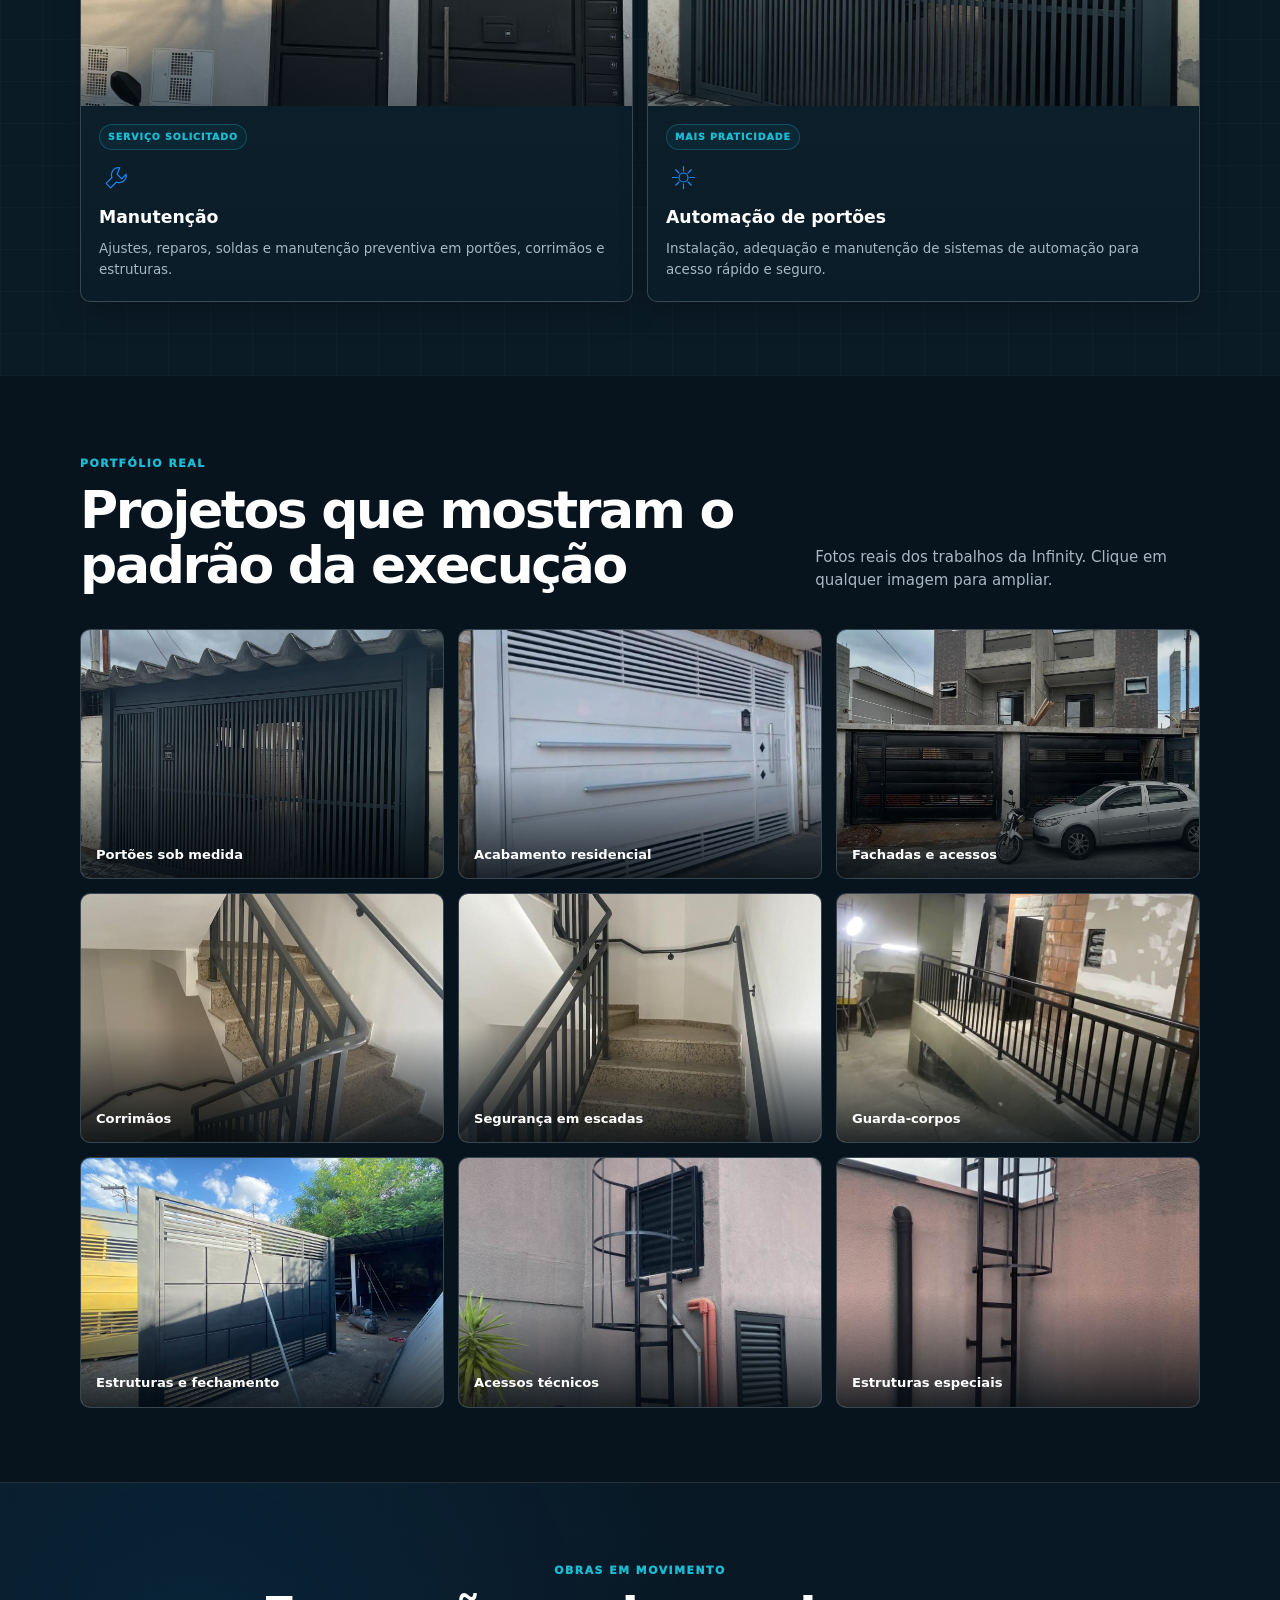
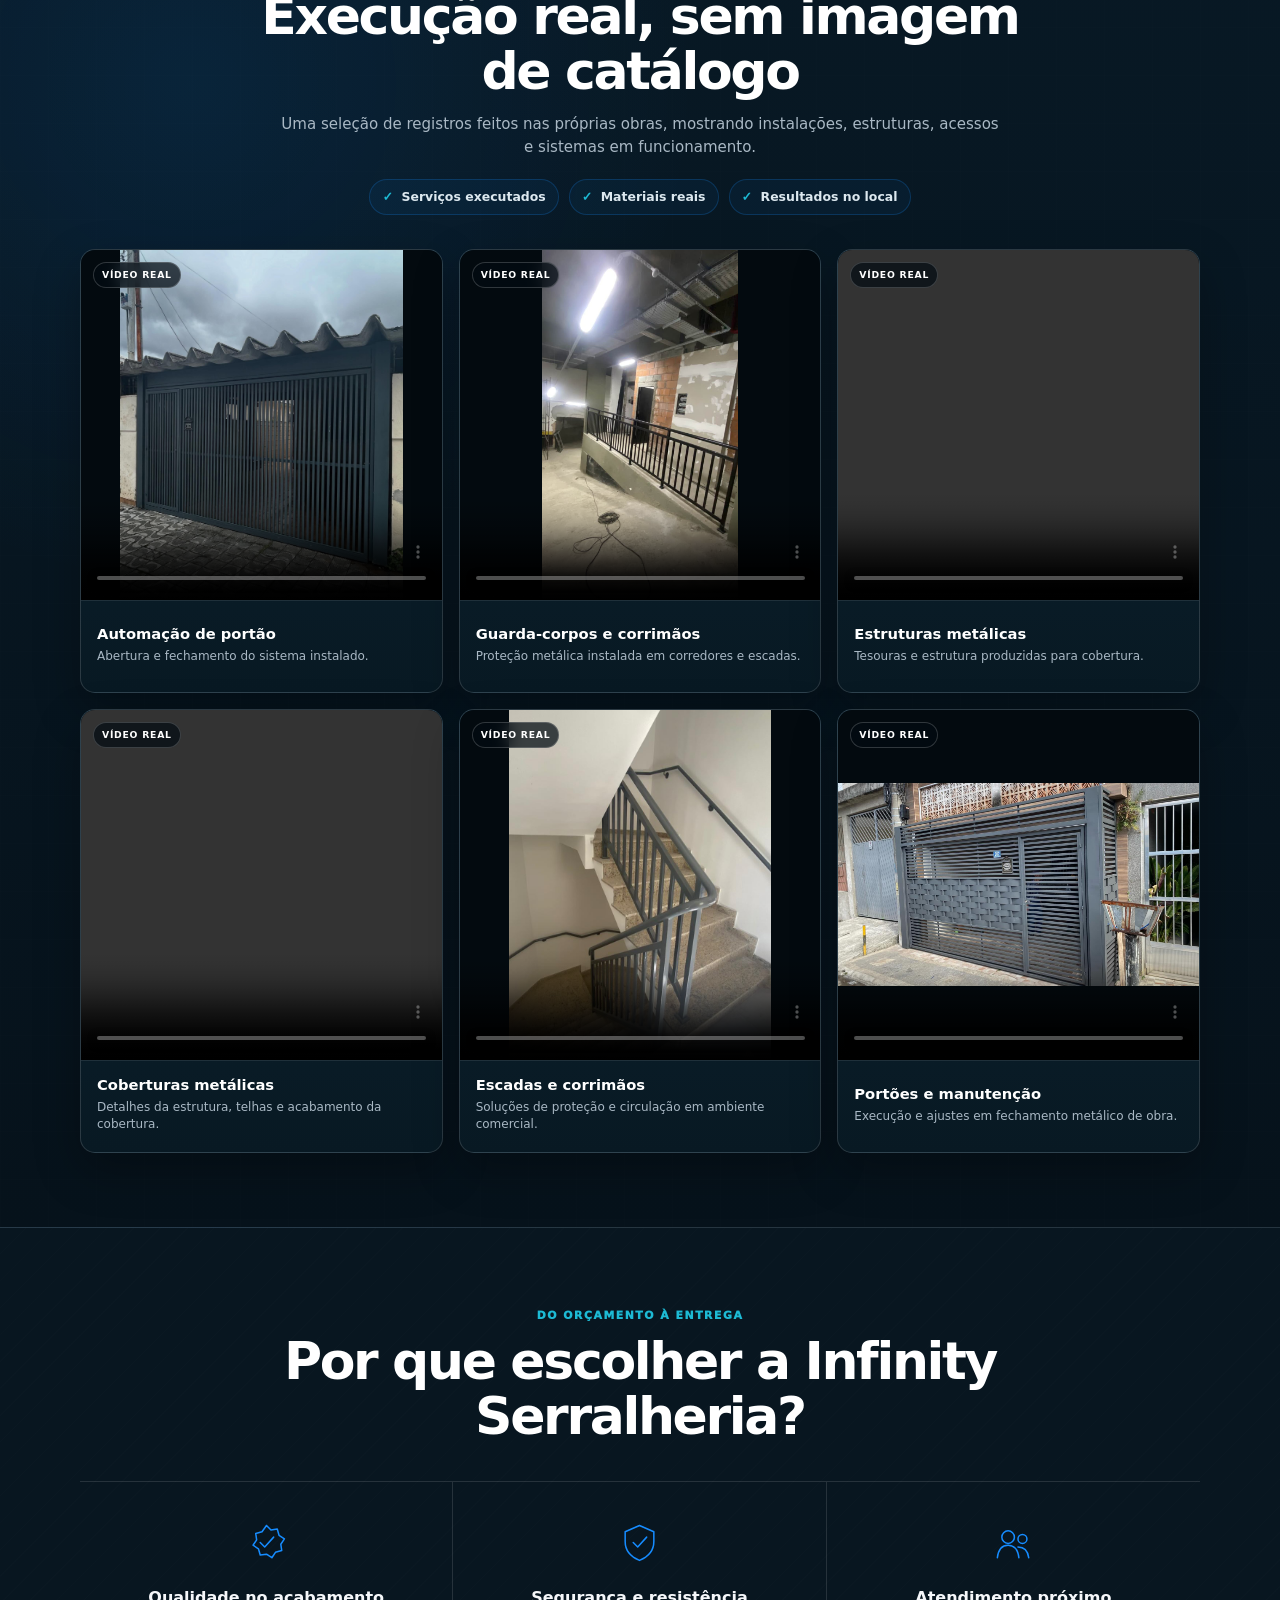
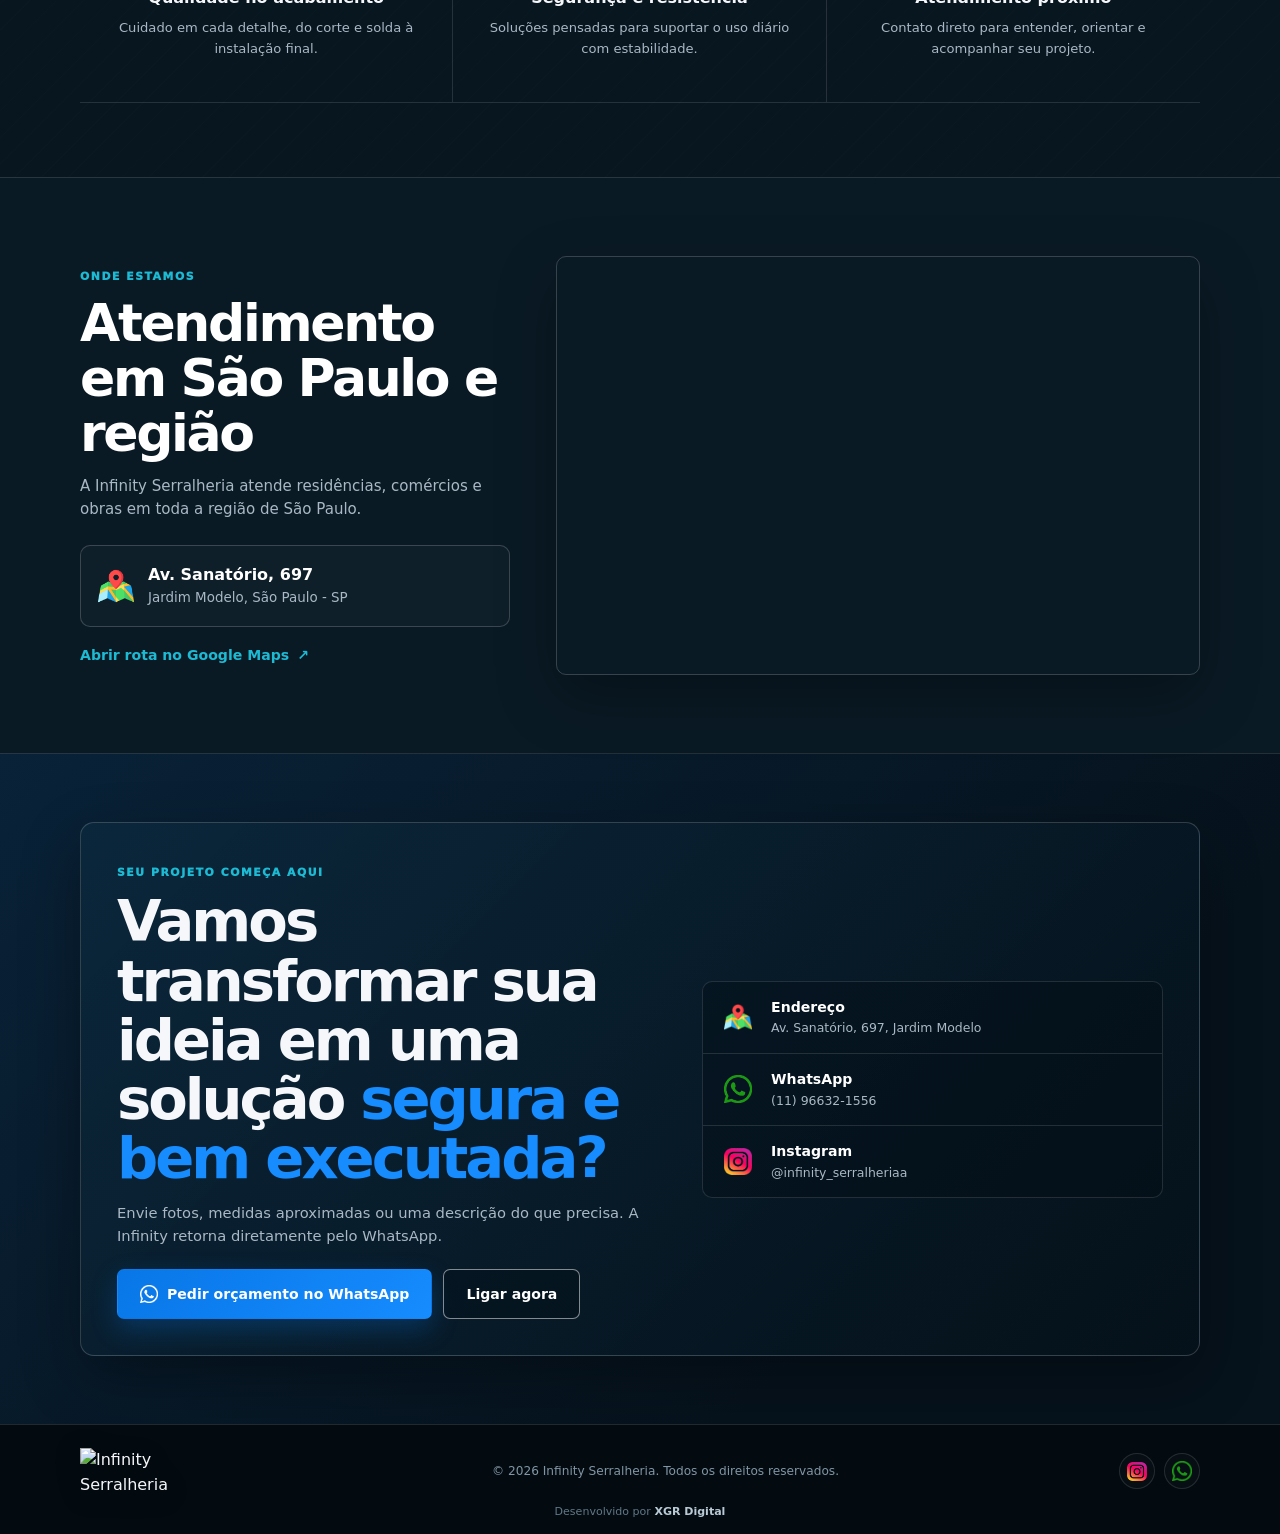
==== commit f8219fa0: "Finaliza dominio proprio e SEO da Infinity" ====
--- a/index.html
+++ b/index.html
@@ -8,11 +8,11 @@
   <meta name="robots" content="index, follow">
   <meta property="og:title" content="Infinity Serralheria | São Paulo e Região">
   <meta property="og:description" content="Soluções sob medida em serralheria, manutenção e automação de portões.">
-  <meta property="og:image" content="https://xgreat.com.br/clientes/infinity-serralheria/assets/portao1.jpg">
+  <meta property="og:image" content="https://infinityserralheria.com.br/assets/portao1.jpg">
 
   <title>Infinity Serralheria | São Paulo e Região</title>
 
-  <link rel="canonical" href="https://xgreat.com.br/clientes/infinity-serralheria/">
+  <link rel="canonical" href="https://infinityserralheria.com.br/">
   <link rel="icon" href="assets/FaviconInfinity.png" type="image/png">
   <link rel="stylesheet" href="styles.css">
 
@@ -21,8 +21,8 @@
     "@context": "https://schema.org",
     "@type": "HomeAndConstructionBusiness",
     "name": "Infinity Serralheria",
-    "url": "https://xgreat.com.br/clientes/infinity-serralheria/",
-    "image": "https://xgreat.com.br/clientes/infinity-serralheria/assets/LogoInfinity.png",
+    "url": "https://infinityserralheria.com.br/",
+    "image": "https://infinityserralheria.com.br/assets/LogoInfinity.png",
     "telephone": "+55 11 96632-1556",
     "address": {
       "@type": "PostalAddress",
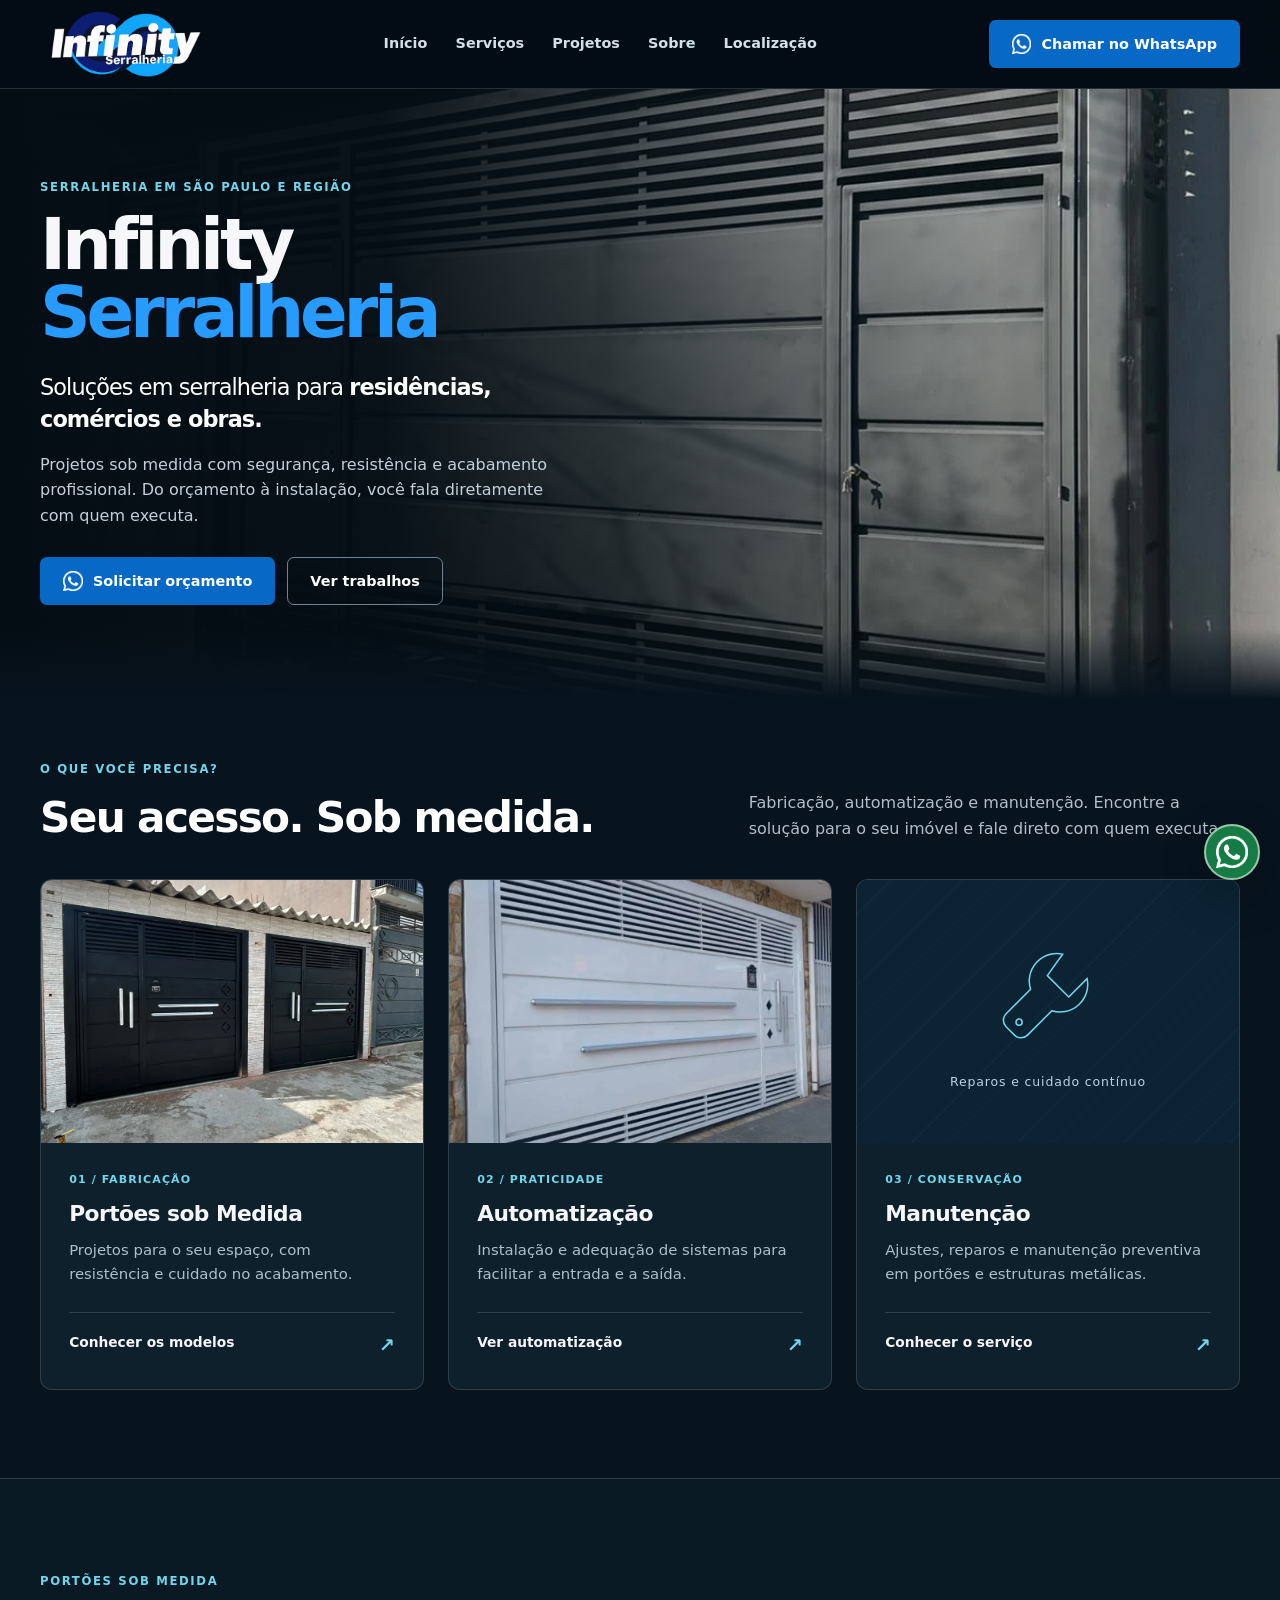
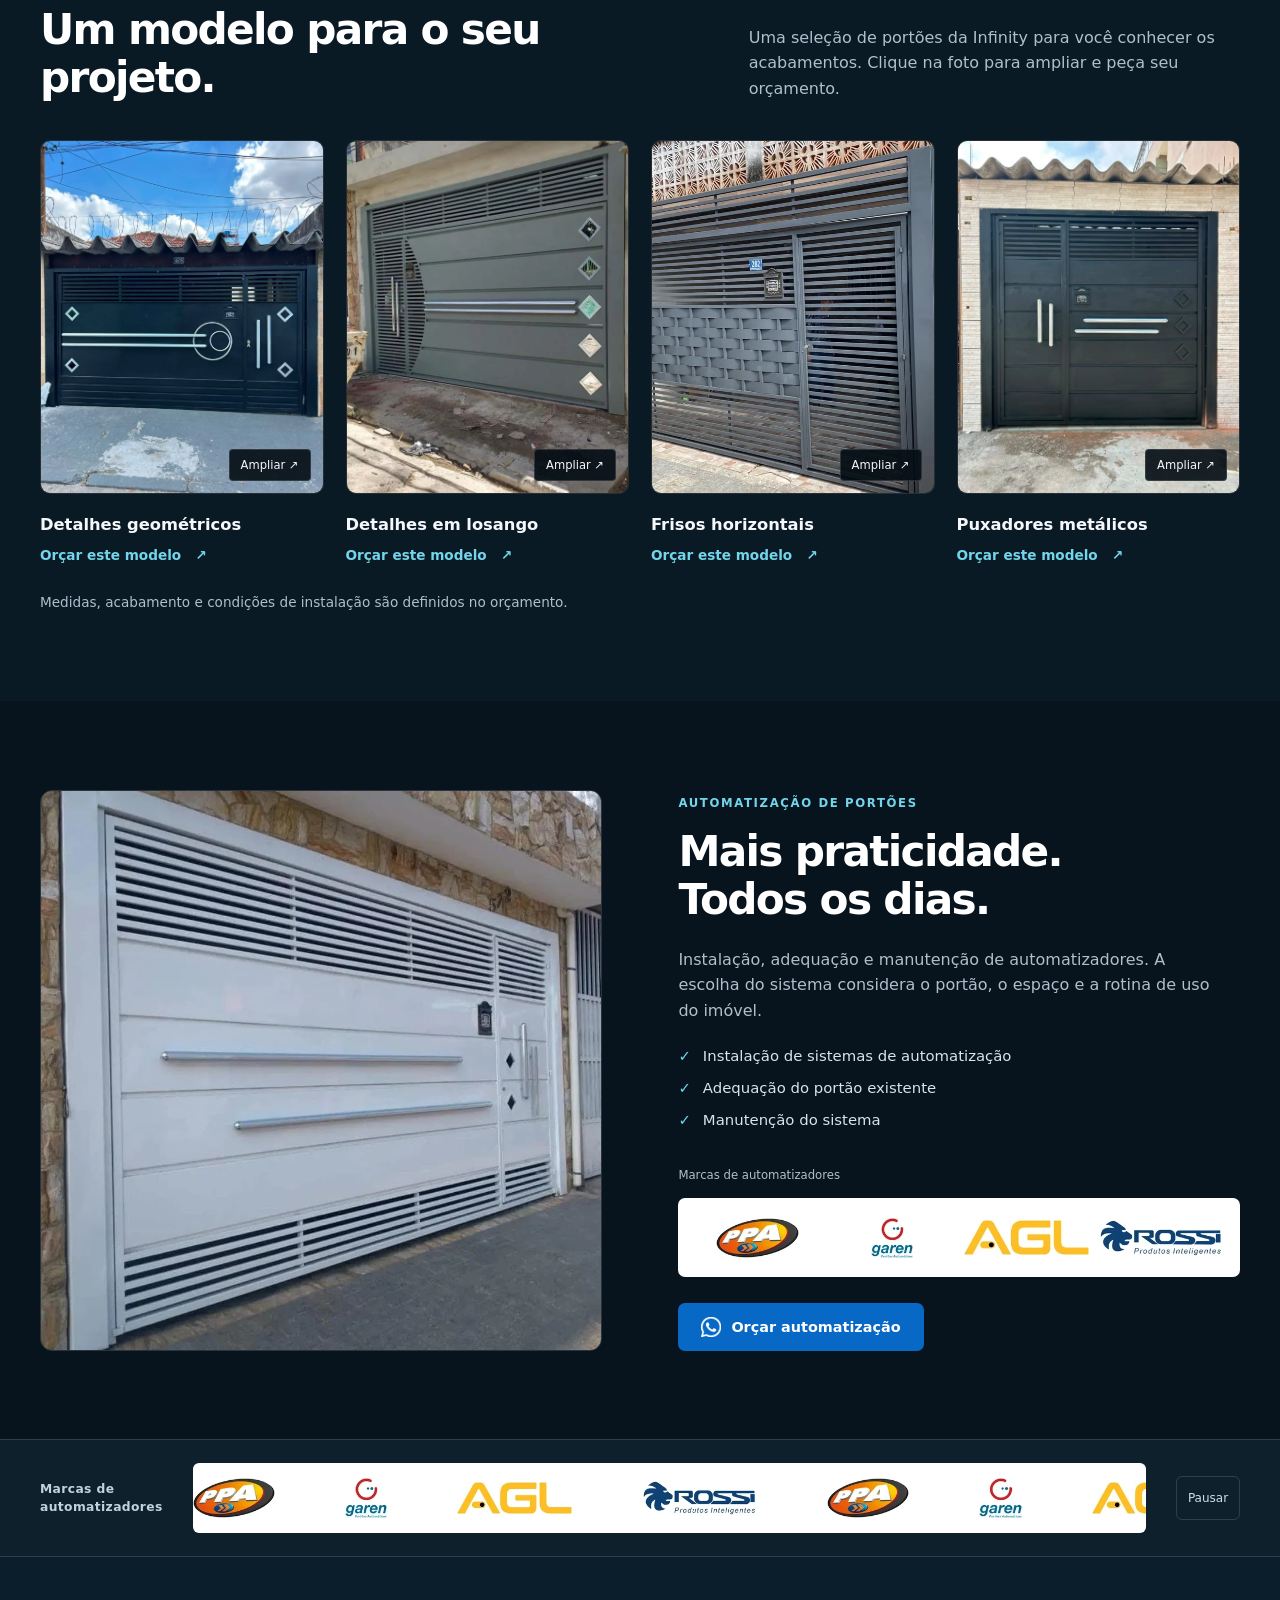
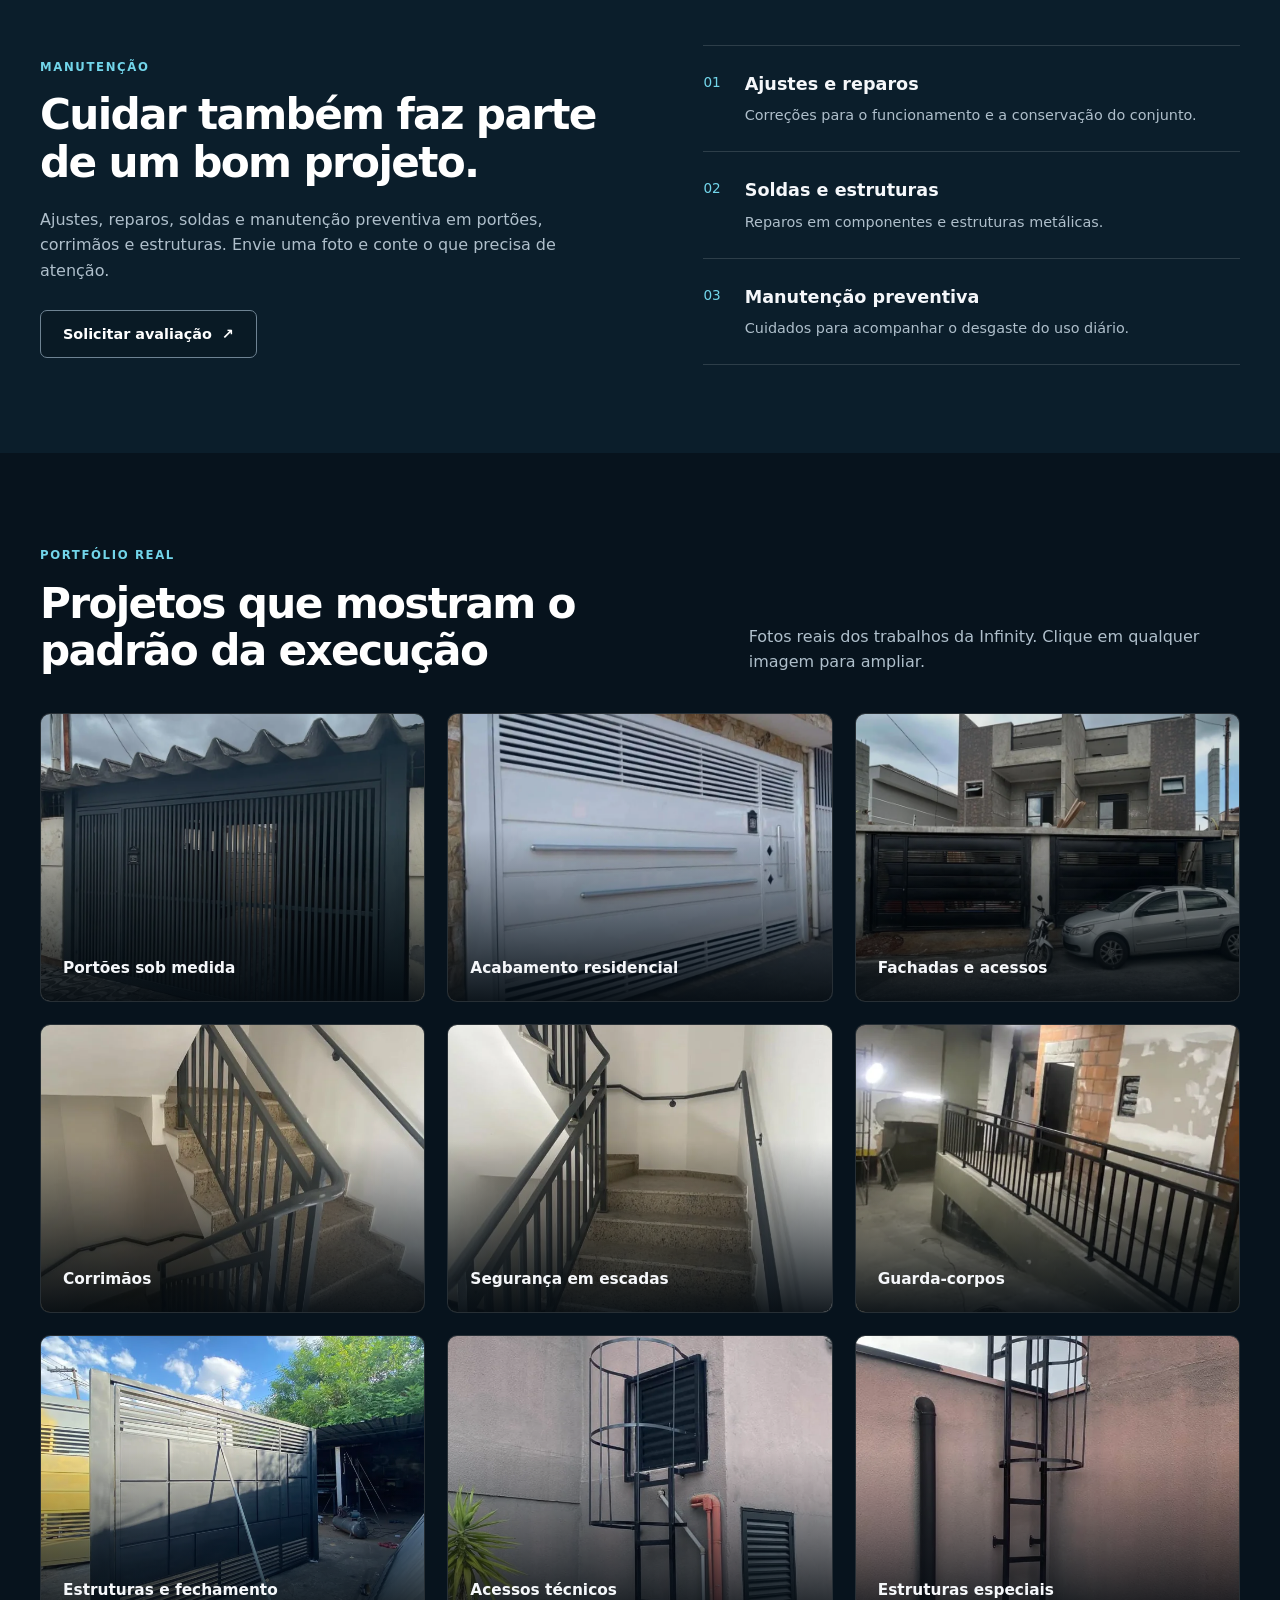
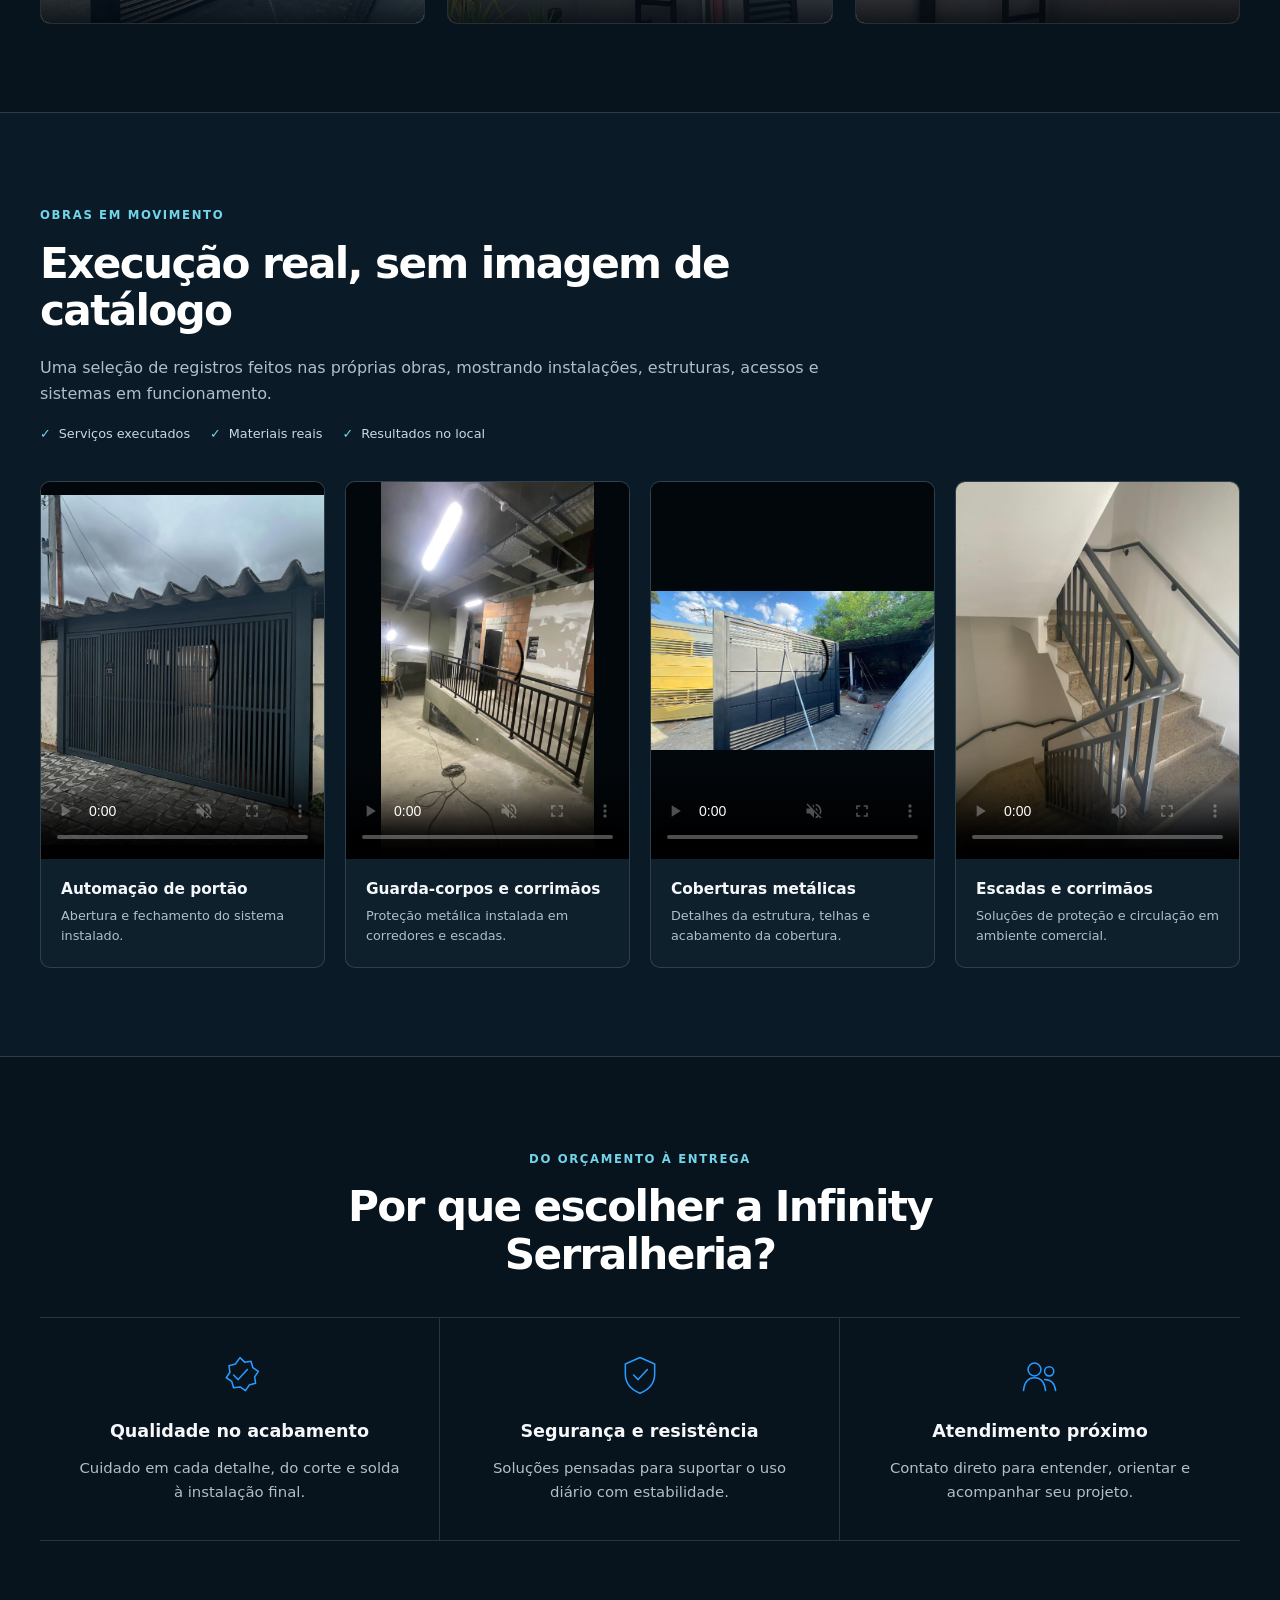
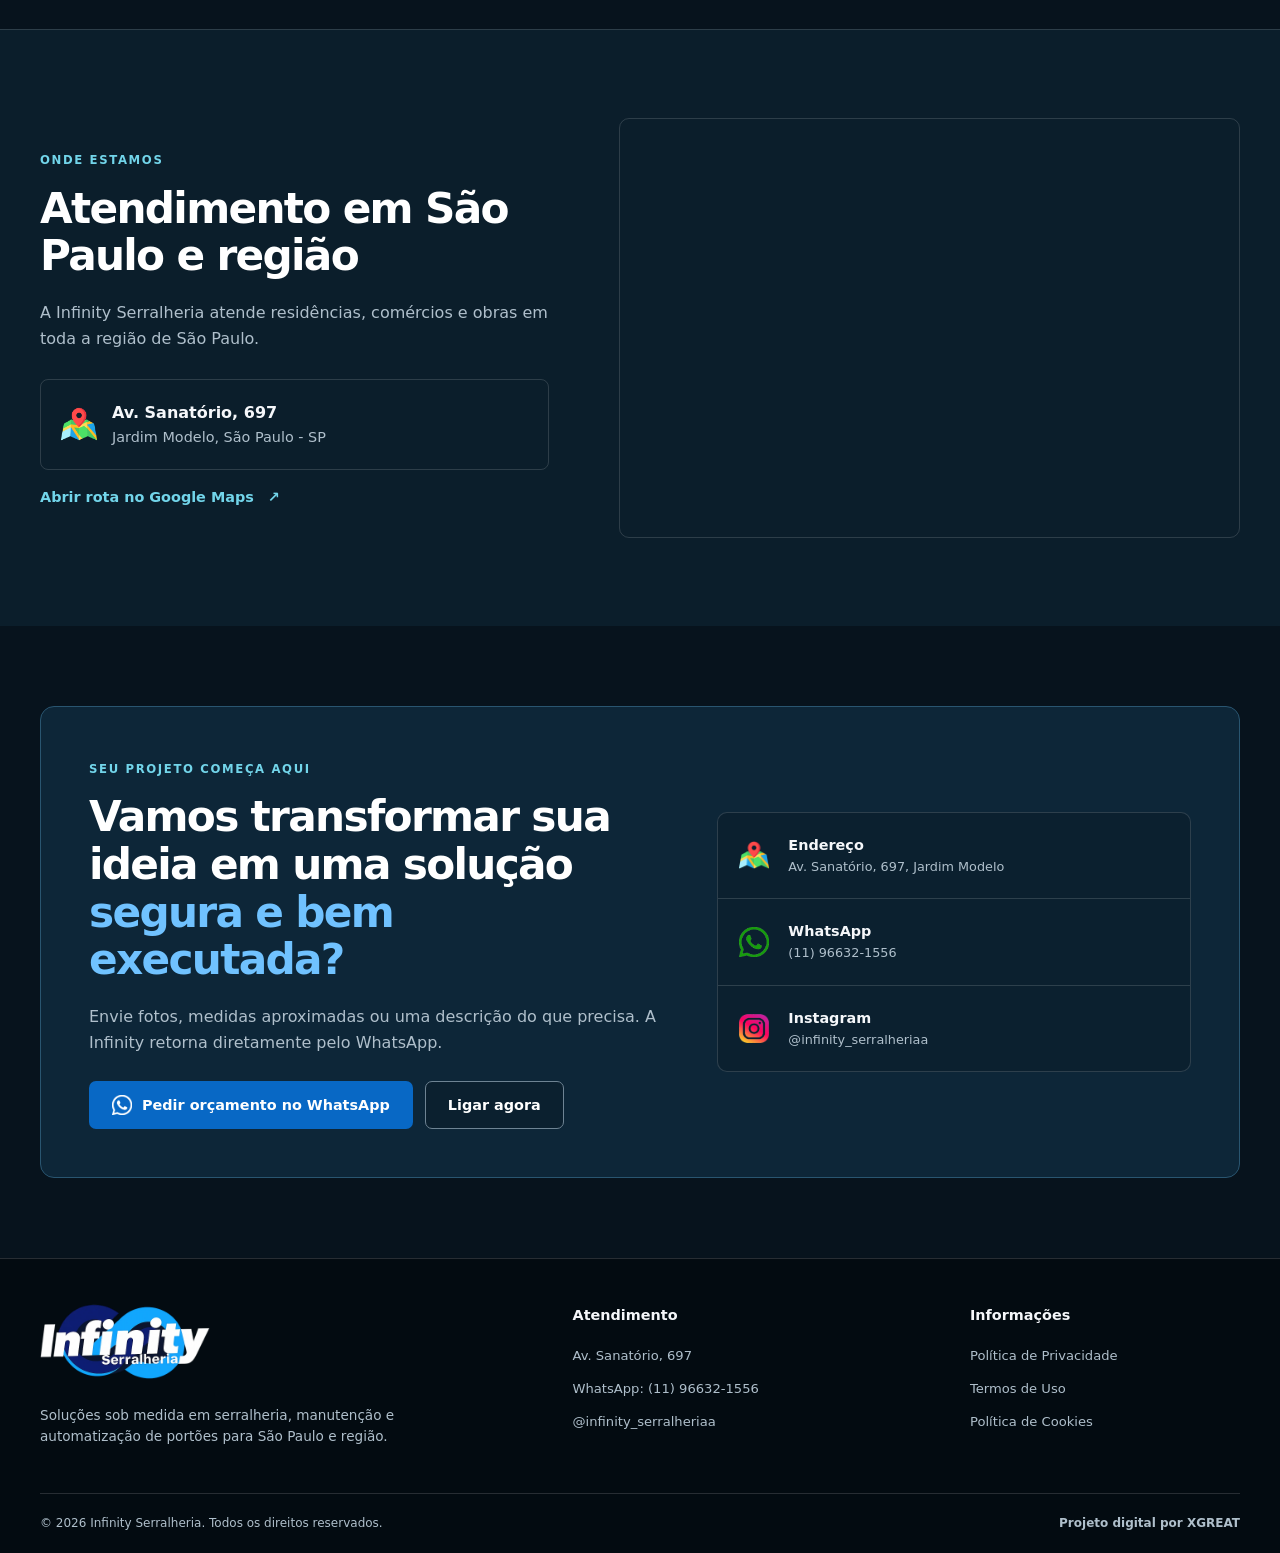
==== commit 4ae54e2b: "Moderniza Infinity com tres destaques, catalogo e marcas de automatizadores Conteudo identico ao com" ====
--- a/index.html
+++ b/index.html
@@ -1,22 +1,20 @@
 <!DOCTYPE html>
+
 <html lang="pt-BR">
 <head>
-  <meta charset="UTF-8">
-  <meta name="viewport" content="width=device-width, initial-scale=1.0">
-  <meta name="theme-color" content="#07131d">
-  <meta name="description" content="Infinity Serralheria em São Paulo: portões, corrimãos, guarda-corpos, estruturas metálicas, manutenção e automação de portões.">
-  <meta name="robots" content="index, follow">
-  <meta property="og:title" content="Infinity Serralheria | São Paulo e Região">
-  <meta property="og:description" content="Soluções sob medida em serralheria, manutenção e automação de portões.">
-  <meta property="og:image" content="https://infinityserralheria.com.br/assets/portao1.jpg">
-
-  <title>Infinity Serralheria | São Paulo e Região</title>
-
-  <link rel="canonical" href="https://infinityserralheria.com.br/">
-  <link rel="icon" href="assets/FaviconInfinity.png" type="image/png">
-  <link rel="stylesheet" href="styles.css">
-
-  <script type="application/ld+json">
+<meta charset="utf-8"/>
+<meta content="width=device-width, initial-scale=1.0" name="viewport"/>
+<meta content="#07131d" name="theme-color"/>
+<meta content="Infinity Serralheria em São Paulo: portões, corrimãos, guarda-corpos, estruturas metálicas, manutenção e automação de portões." name="description"/>
+<meta content="index, follow" name="robots"/>
+<meta content="Infinity Serralheria | São Paulo e Região" property="og:title"/>
+<meta content="Soluções sob medida em serralheria, manutenção e automação de portões." property="og:description"/>
+<meta content="https://infinityserralheria.com.br/assets/Outb1.jpeg" property="og:image"/>
+<title>Infinity Serralheria | São Paulo e Região</title>
+<link href="https://infinityserralheria.com.br/" rel="canonical"/>
+<link href="assets/FaviconInfinity.png" rel="icon" type="image/png"/>
+<link href="styles.css?v=20261024" rel="stylesheet"/>
+<script type="application/ld+json">
   {
     "@context": "https://schema.org",
     "@type": "HomeAndConstructionBusiness",
@@ -35,360 +33,231 @@
     "sameAs": ["https://www.instagram.com/infinity_serralheriaa/"]
   }
   </script>
-</head>
+<link as="image" fetchpriority="high" href="assets/hero-portao.webp" rel="preload"/></head>
 <body>
-  <a class="skip-link" href="#conteudo">Ir para o conteúdo</a>
-
-  <header class="site-header" id="inicio">
-    <div class="container header-inner">
-      <a class="brand" href="#inicio" aria-label="Infinity Serralheria - início">
-        <span class="brand-crop"><img src="assets/LogoInfinity.png" alt="Infinity Serralheria"></span>
+<a class="skip-link" href="#conteudo">Ir para o conteúdo</a>
+<header class="site-header" id="inicio">
+<div class="container header-inner">
+<a aria-label="Infinity Serralheria - início" class="brand" href="#inicio">
+<span class="brand-crop"><img alt="Infinity Serralheria" decoding="async" height="360" src="assets/InfinitySemfundo.webp" width="820"/></span>
+</a>
+<button aria-controls="menu-principal" aria-expanded="false" aria-label="Abrir menu" class="menu-toggle" type="button">
+<span></span><span></span><span></span>
+</button>
+<nav aria-label="Navegação principal" class="main-nav" id="menu-principal">
+<a href="#inicio">Início</a>
+<a href="#servicos">Serviços</a>
+<a href="#projetos">Projetos</a>
+<a href="#sobre">Sobre</a>
+<a href="#localizacao">Localização</a>
+</nav>
+<a class="btn btn-header" href="https://wa.me/5511966321556?text=Olá%2C%20vim%20pelo%20site%20da%20Infinity%20Serralheria%20e%20gostaria%20de%20solicitar%20um%20orçamento." rel="noopener noreferrer" target="_blank">
+<img alt="" aria-hidden="true" decoding="async" height="390" src="assets/Whats.png" width="388"/> Chamar no WhatsApp
       </a>
-
-      <button class="menu-toggle" type="button" aria-label="Abrir menu" aria-controls="menu-principal" aria-expanded="false">
-        <span></span><span></span><span></span>
-      </button>
-
-      <nav class="main-nav" id="menu-principal" aria-label="Navegação principal">
-        <a href="#inicio">Início</a>
-        <a href="#servicos">Serviços</a>
-        <a href="#projetos">Projetos</a>
-        <a href="#sobre">Sobre</a>
-        <a href="#localizacao">Localização</a>
-      </nav>
-
-      <a class="btn btn-header" href="https://wa.me/5511966321556?text=Olá%2C%20vim%20pelo%20site%20da%20Infinity%20Serralheria%20e%20gostaria%20de%20solicitar%20um%20orçamento." target="_blank" rel="noopener noreferrer">
-        <img src="assets/Whats.png" alt="" aria-hidden="true"> Chamar no WhatsApp
-      </a>
-    </div>
-  </header>
-
-  <main id="conteudo">
-    <section class="hero" aria-labelledby="hero-title">
-      <div class="container hero-inner">
-        <div class="hero-content">
-          <span class="hero-kicker">Serralheria em São Paulo e região</span>
-          <h1 id="hero-title">Infinity <span>Serralheria</span></h1>
-          <h2>Soluções em serralheria para <strong>residências, comércios e obras.</strong></h2>
-          <p>Projetos sob medida com segurança, resistência e acabamento profissional. Do orçamento à instalação, você fala diretamente com quem executa.</p>
-
-          <div class="hero-actions">
-            <a class="btn btn-primary" href="https://wa.me/5511966321556?text=Olá%2C%20gostaria%20de%20solicitar%20um%20orçamento%20com%20a%20Infinity%20Serralheria." target="_blank" rel="noopener noreferrer">
-              <img src="assets/Whats.png" alt="" aria-hidden="true"> Solicitar orçamento
+</div>
+</header>
+<main id="conteudo">
+<section aria-labelledby="hero-title" class="hero">
+<div class="container hero-inner">
+<div class="hero-content">
+<span class="hero-kicker">Serralheria em São Paulo e região</span>
+<h1 id="hero-title">Infinity <span>Serralheria</span></h1>
+<h2>Soluções em serralheria para <strong>residências, comércios e obras.</strong></h2>
+<p>Projetos sob medida com segurança, resistência e acabamento profissional. Do orçamento à instalação, você fala diretamente com quem executa.</p>
+<div class="hero-actions">
+<a class="btn btn-primary" href="https://wa.me/5511966321556?text=Olá%2C%20gostaria%20de%20solicitar%20um%20orçamento%20com%20a%20Infinity%20Serralheria." rel="noopener noreferrer" target="_blank">
+<img alt="" aria-hidden="true" decoding="async" height="390" src="assets/Whats.png" width="388"/> Solicitar orçamento
             </a>
-            <a class="btn btn-ghost" href="#projetos">Ver trabalhos</a>
-          </div>
-
-          <ul class="hero-proof" aria-label="Diferenciais da Infinity Serralheria">
-            <li><strong>Projetos</strong><span>sob medida</span></li>
-            <li><strong>Atendimento</strong><span>São Paulo e região</span></li>
-            <li><strong>Contato</strong><span>direto no WhatsApp</span></li>
-          </ul>
-        </div>
-      </div>
-    </section>
-
-    <section class="trust-strip" aria-label="Principais diferenciais">
-      <div class="container trust-grid">
-        <div><span>01</span><p><strong>Planejamento</strong><br>cada projeto conforme o espaço</p></div>
-        <div><span>02</span><p><strong>Execução</strong><br>resistência e acabamento</p></div>
-        <div><span>03</span><p><strong>Pós-venda</strong><br>manutenção e suporte</p></div>
-      </div>
-    </section>
-
-    <section class="section services" id="servicos" aria-labelledby="services-title">
-      <div class="container">
-        <div class="section-heading">
-          <span class="eyebrow">Soluções completas</span>
-          <h2 id="services-title">Serviços para proteger, valorizar e facilitar seu imóvel</h2>
-          <p>Da fabricação à manutenção, a Infinity atende projetos residenciais, comerciais e obras em toda a região de São Paulo.</p>
-        </div>
-
-        <div class="services-grid">
-          <article class="service-card">
-            <div class="service-photo"><img src="assets/portao2.jpg" alt="Portão metálico sob medida" loading="lazy"></div>
-            <div class="service-body">
-              <span class="service-icon" aria-hidden="true">
-                <svg viewBox="0 0 48 48"><path d="M7 39V11h34v28M12 39V16h24v23M18 16v23M24 16v23M30 16v23"/></svg>
-              </span>
-              <h3>Portões</h3>
-              <p>Portões residenciais, comerciais e industriais produzidos sob medida.</p>
-            </div>
-          </article>
-
-          <article class="service-card">
-            <div class="service-photo"><img src="assets/corrimao1.jpg" alt="Corrimão metálico instalado em escada" loading="lazy"></div>
-            <div class="service-body">
-              <span class="service-icon" aria-hidden="true">
-                <svg viewBox="0 0 48 48"><path d="M8 34h8v-8h8v-8h8v-8h8M10 28l25-18M15 32V22M25 24V15M35 16V8"/></svg>
-              </span>
-              <h3>Corrimãos</h3>
-              <p>Proteção e apoio para escadas e acessos internos ou externos.</p>
-            </div>
-          </article>
-
-          <article class="service-card">
-            <div class="service-photo service-photo-guard"><img src="assets/N1.jpeg" alt="Guarda-corpo metálico instalado em corredor de obra" loading="lazy"></div>
-            <div class="service-body">
-              <span class="service-icon" aria-hidden="true">
-                <svg viewBox="0 0 48 48"><path d="M9 40V13h30v27M9 20h30M15 20v20M24 20v20M33 20v20"/></svg>
-              </span>
-              <h3>Guarda-corpos</h3>
-              <p>Segurança para escadas, sacadas, varandas e mezaninos.</p>
-            </div>
-          </article>
-
-          <article class="service-card">
-            <div class="service-photo service-photo-structure"><img src="assets/N2.jpeg" alt="Escada marinheiro e estrutura metálica de acesso técnico" loading="lazy"></div>
-            <div class="service-body">
-              <span class="service-icon" aria-hidden="true">
-                <svg viewBox="0 0 48 48"><path d="M7 40h34M10 40V15l14-8 14 8v25M10 15h28M16 40V19M24 40V19M32 40V19"/></svg>
-              </span>
-              <h3>Estruturas metálicas</h3>
-              <p>Estruturas para obras, coberturas, acessos técnicos e projetos especiais.</p>
-            </div>
-          </article>
-
-          <article class="service-card service-card-featured">
-            <div class="service-photo"><img src="assets/portao6.jpg" alt="Manutenção de portão e estrutura metálica" loading="lazy"></div>
-            <div class="service-body">
-              <span class="service-badge">Serviço solicitado</span>
-              <span class="service-icon" aria-hidden="true">
-                <svg viewBox="0 0 48 48"><path d="M29 9a11 11 0 0 0-12 15L8 33l7 7 9-9a11 11 0 0 0 15-12l-7 7-7-7z"/></svg>
-              </span>
-              <h3>Manutenção</h3>
-              <p>Ajustes, reparos, soldas e manutenção preventiva em portões, corrimãos e estruturas.</p>
-            </div>
-          </article>
-
-          <article class="service-card service-card-featured">
-            <div class="service-photo"><img src="assets/portao1.jpg" alt="Automação de portão residencial" loading="lazy"></div>
-            <div class="service-body">
-              <span class="service-badge">Mais praticidade</span>
-              <span class="service-icon" aria-hidden="true">
-                <svg viewBox="0 0 48 48"><path d="M24 7v7M24 34v7M7 24h7M34 24h7M12 12l5 5M31 31l5 5M36 12l-5 5M17 31l-5 5"/><circle cx="24" cy="24" r="7"/></svg>
-              </span>
-              <h3>Automação de portões</h3>
-              <p>Instalação, adequação e manutenção de sistemas de automação para acesso rápido e seguro.</p>
-            </div>
-          </article>
-        </div>
-      </div>
-    </section>
-
-    <section class="section projects" id="projetos" aria-labelledby="projects-title">
-      <div class="container">
-        <div class="section-heading section-heading-left">
-          <div>
-            <span class="eyebrow">Portfólio real</span>
-            <h2 id="projects-title">Projetos que mostram o padrão da execução</h2>
-          </div>
-          <p>Fotos reais dos trabalhos da Infinity. Clique em qualquer imagem para ampliar.</p>
-        </div>
-
-        <div class="project-grid">
-          <button class="project-item project-item-main" type="button" data-full="assets/portao1.jpg" aria-label="Ampliar portão metálico">
-            <img src="assets/portao1.jpg" alt="Portão metálico moderno" loading="lazy"><span>Portões sob medida</span>
-          </button>
-          <button class="project-item" type="button" data-full="assets/portao3.jpg" aria-label="Ampliar portão residencial">
-            <img src="assets/portao3.jpg" alt="Portão residencial" loading="lazy"><span>Acabamento residencial</span>
-          </button>
-          <button class="project-item" type="button" data-full="assets/portao4.jpg" aria-label="Ampliar fachada com serralheria">
-            <img src="assets/portao4.jpg" alt="Fachada com portão e porta metálica" loading="lazy"><span>Fachadas e acessos</span>
-          </button>
-          <button class="project-item project-item-tall" type="button" data-full="assets/corrimao1.jpg" aria-label="Ampliar corrimão metálico">
-            <img src="assets/corrimao1.jpg" alt="Corrimão metálico em escada" loading="lazy"><span>Corrimãos</span>
-          </button>
-          <button class="project-item" type="button" data-full="assets/corrimao2.jpg" aria-label="Ampliar corrimão em escada">
-            <img src="assets/corrimao2.jpg" alt="Escada com corrimão metálico" loading="lazy"><span>Segurança em escadas</span>
-          </button>
-          <button class="project-item" type="button" data-full="assets/N1.jpeg" aria-label="Ampliar guarda-corpo instalado">
-            <img src="assets/N1.jpeg" alt="Guarda-corpo metálico em corredor de obra" loading="lazy"><span>Guarda-corpos</span>
-          </button>
-          <button class="project-item project-item-wide" type="button" data-full="assets/portao5.jpg" aria-label="Ampliar estrutura metálica">
-            <img src="assets/portao5.jpg" alt="Portão e estrutura metálica" loading="lazy"><span>Estruturas e fechamento</span>
-          </button>
-          <button class="project-item" type="button" data-full="assets/N2.jpeg" aria-label="Ampliar escada marinheiro">
-            <img src="assets/N2.jpeg" alt="Escada marinheiro com proteção metálica" loading="lazy"><span>Acessos técnicos</span>
-          </button>
-          <button class="project-item" type="button" data-full="assets/N3.jpeg" aria-label="Ampliar estrutura de acesso técnico">
-            <img src="assets/N3.jpeg" alt="Estrutura metálica vertical de acesso técnico" loading="lazy"><span>Estruturas especiais</span>
-          </button>
-        </div>
-      </div>
-    </section>
-
-    <section class="section work-video" id="videos" aria-labelledby="video-title">
-      <div class="container video-layout">
-        <div class="video-copy-block">
-          <span class="eyebrow">Obras em movimento</span>
-          <h2 id="video-title">Execução real, sem imagem de catálogo</h2>
-          <p>Uma seleção de registros feitos nas próprias obras, mostrando instalações, estruturas, acessos e sistemas em funcionamento.</p>
-          <ul class="video-points">
-            <li>Serviços executados</li>
-            <li>Materiais reais</li>
-            <li>Resultados no local</li>
-          </ul>
-        </div>
-
-        <div class="video-showcase" aria-label="Vídeos de trabalhos realizados pela Infinity Serralheria">
-          <article class="video-card">
-            <video controls playsinline preload="none" poster="assets/portao1.jpg" aria-label="Vídeo de automação de portão">
-              <source data-src="assets/mov9.mp4" type="video/mp4">
-            </video>
-            <div><strong>Automação de portão</strong><span>Abertura e fechamento do sistema instalado.</span></div>
-          </article>
-
-          <article class="video-card">
-            <video controls playsinline preload="none" poster="assets/N1.jpeg" aria-label="Vídeo de guarda-corpos e corrimãos">
-              <source data-src="assets/mov17.mp4" type="video/mp4">
-            </video>
-            <div><strong>Guarda-corpos e corrimãos</strong><span>Proteção metálica instalada em corredores e escadas.</span></div>
-          </article>
-
-          <article class="video-card">
-            <video controls playsinline preload="none" aria-label="Vídeo de estruturas metálicas para cobertura">
-              <source data-src="/mov15.mp4" type="video/mp4">
-            </video>
-            <div><strong>Estruturas metálicas</strong><span>Tesouras e estrutura produzidas para cobertura.</span></div>
-          </article>
-
-          <article class="video-card">
-            <video controls playsinline preload="none" aria-label="Vídeo de cobertura metálica instalada">
-              <source data-src="assets/mov8.mp4" type="video/mp4">
-            </video>
-            <div><strong>Coberturas metálicas</strong><span>Detalhes da estrutura, telhas e acabamento da cobertura.</span></div>
-          </article>
-
-          <article class="video-card">
-            <video controls playsinline preload="none" poster="assets/corrimao1.jpg" aria-label="Vídeo de corrimãos e proteção de escadas">
-              <source data-src="assets/mov6.mp4" type="video/mp4">
-            </video>
-            <div><strong>Escadas e corrimãos</strong><span>Soluções de proteção e circulação em ambiente comercial.</span></div>
-          </article>
-
-          <article class="video-card">
-            <video controls playsinline preload="none" poster="assets/portao2.jpg" aria-label="Vídeo de manutenção de portão metálico">
-              <source data-src="/mov12.mp4" type="video/mp4">
-            </video>
-            <div><strong>Portões e manutenção</strong><span>Execução e ajustes em fechamento metálico de obra.</span></div>
-          </article>
-        </div>
-      </div>
-    </section>
-
-    <section class="section benefits" id="sobre" aria-labelledby="benefits-title">
-      <div class="container">
-        <div class="section-heading">
-          <span class="eyebrow">Do orçamento à entrega</span>
-          <h2 id="benefits-title">Por que escolher a Infinity Serralheria?</h2>
-        </div>
-
-        <div class="benefits-grid">
-          <article>
-            <span class="benefit-number">01</span>
-            <div class="benefit-icon"><svg viewBox="0 0 48 48"><path d="M24 5l5 5 7-1 2 7 6 4-4 6 1 7-7 2-4 6-6-4-7 1-2-7-6-4 4-6-1-7 7-2z"/><path d="M17 24l5 5 10-11"/></svg></div>
-            <h3>Qualidade no acabamento</h3>
-            <p>Cuidado em cada detalhe, do corte e solda à instalação final.</p>
-          </article>
-          <article>
-            <span class="benefit-number">02</span>
-            <div class="benefit-icon"><svg viewBox="0 0 48 48"><path d="M24 5l16 7v11c0 10-6 17-16 21C14 40 8 33 8 23V12z"/><path d="M17 24l5 5 10-11"/></svg></div>
-            <h3>Segurança e resistência</h3>
-            <p>Soluções pensadas para suportar o uso diário com estabilidade.</p>
-          </article>
-          <article>
-            <span class="benefit-number">03</span>
-            <div class="benefit-icon"><svg viewBox="0 0 48 48"><circle cx="18" cy="18" r="7"/><circle cx="34" cy="20" r="5"/><path d="M6 41c1-9 5-14 12-14s11 5 12 14M29 29c7 0 11 4 12 12"/></svg></div>
-            <h3>Atendimento próximo</h3>
-            <p>Contato direto para entender, orientar e acompanhar seu projeto.</p>
-          </article>
-        </div>
-      </div>
-    </section>
-
-    <section class="location-section" id="localizacao" aria-labelledby="location-title">
-      <div class="container location-grid">
-        <div class="location-content">
-          <span class="eyebrow">Onde estamos</span>
-          <h2 id="location-title">Atendimento em São Paulo e região</h2>
-          <p>A Infinity Serralheria atende residências, comércios e obras em toda a região de São Paulo.</p>
-
-          <div class="location-card">
-            <img src="assets/mapa.png" alt="Ícone de localização">
-            <div>
-              <strong>Av. Sanatório, 697</strong>
-              <span>Jardim Modelo, São Paulo - SP</span>
-            </div>
-          </div>
-
-          <a class="text-link" href="https://www.google.com/maps/search/?api=1&query=Av.%20Sanat%C3%B3rio%2C%20697%2C%20Jardim%20Modelo%2C%20S%C3%A3o%20Paulo%20SP" target="_blank" rel="noopener noreferrer">Abrir rota no Google Maps <span>↗</span></a>
-        </div>
-
-        <div class="map-frame">
-          <iframe title="Mapa da Infinity Serralheria" src="https://www.google.com/maps?q=Av.%20Sanat%C3%B3rio%2C%20697%2C%20Jardim%20Modelo%2C%20S%C3%A3o%20Paulo%20-%20SP&output=embed" loading="lazy" referrerpolicy="no-referrer-when-downgrade" allowfullscreen></iframe>
-        </div>
-      </div>
-    </section>
-
-    <section class="cta-section" id="contato" aria-labelledby="cta-title">
-      <div class="container cta-box">
-        <div class="cta-copy">
-          <span class="eyebrow">Seu projeto começa aqui</span>
-          <h2 id="cta-title">Vamos transformar sua ideia em uma solução <span>segura e bem executada?</span></h2>
-          <p>Envie fotos, medidas aproximadas ou uma descrição do que precisa. A Infinity retorna diretamente pelo WhatsApp.</p>
-          <div class="cta-actions">
-            <a class="btn btn-primary btn-large" href="https://wa.me/5511966321556?text=Olá%2C%20vim%20pelo%20site%20da%20Infinity%20Serralheria.%20Gostaria%20de%20solicitar%20um%20orçamento." target="_blank" rel="noopener noreferrer">
-              <img src="assets/Whats.png" alt="" aria-hidden="true"> Pedir orçamento no WhatsApp
+<a class="btn btn-ghost" href="#projetos">Ver trabalhos</a>
+</div>
+
+</div>
+</div>
+</section>
+<section aria-labelledby="services-title" class="section services" id="servicos">
+<div class="container">
+<div class="section-heading section-heading-left"><div><span class="eyebrow">O que você precisa?</span><h2 id="services-title">Seu acesso. Sob medida.</h2></div><p>Fabricação, automatização e manutenção. Encontre a solução para o seu imóvel e fale direto com quem executa.</p></div>
+<div class="services-grid">
+<a class="service-card" href="#portoes"><div class="service-photo service-photo-gates"><img alt="Dois portões pretos instalados lado a lado" decoding="async" height="1280" loading="lazy" src="assets/outb1-card.webp" width="960"/></div><div class="service-body"><span class="service-number">01 / Fabricação</span><h3>Portões sob Medida</h3><p>Projetos para o seu espaço, com resistência e cuidado no acabamento.</p><span class="service-link">Conhecer os modelos <span aria-hidden="true">↗</span></span></div></a>
+<a class="service-card" href="#automatizacao"><div class="service-photo"><img alt="Portão branco indicado pelo cliente para automatização" decoding="async" height="960" loading="lazy" src="assets/outb2-card.webp" width="960"/></div><div class="service-body"><span class="service-number">02 / Praticidade</span><h3>Automatização</h3><p>Instalação e adequação de sistemas para facilitar a entrada e a saída.</p><span class="service-link">Ver automatização <span aria-hidden="true">↗</span></span></div></a>
+<a class="service-card" href="#manutencao"><div aria-hidden="true" class="service-photo service-photo-maintenance"><svg fill="none" viewbox="0 0 160 160"><path d="M99 29a36 36 0 0 0-42 46L25 107a12 12 0 0 0 0 17l11 11a12 12 0 0 0 17 0l32-32a36 36 0 0 0 46-42l-24 24-28-28 20-28Z"></path><circle cx="42" cy="118" r="4"></circle></svg><span>Reparos e cuidado contínuo</span></div><div class="service-body"><span class="service-number">03 / Conservação</span><h3>Manutenção</h3><p>Ajustes, reparos e manutenção preventiva em portões e estruturas metálicas.</p><span class="service-link">Conhecer o serviço <span aria-hidden="true">↗</span></span></div></a>
+</div>
+</div>
+</section>
+<section aria-labelledby="catalog-title" class="section catalog" id="portoes"><div class="container"><div class="section-heading section-heading-left"><div><span class="eyebrow">Portões sob medida</span><h2 id="catalog-title">Um modelo para o seu projeto.</h2></div><p>Uma seleção de portões da Infinity para você conhecer os acabamentos. Clique na foto para ampliar e peça seu orçamento.</p></div><div class="catalog-grid"><article class="catalog-card"><button aria-label="Ampliar: portão preto com detalhes geométricos" class="catalog-photo" data-full="assets/2.jpeg" type="button"><img alt="Portão preto com detalhes geométricos" decoding="async" height="1600" loading="lazy" src="assets/modelo-2.webp" width="1200"/><span aria-hidden="true">Ampliar ↗</span></button><div class="catalog-body"><h3>Detalhes geométricos</h3><a class="text-link" href="https://wa.me/5511966321556?text=Olá%2C%20vi%20o%20modelo%20Detalhes%20geométricos%20no%20site%20e%20gostaria%20de%20um%20orçamento%20de%20portão." rel="noopener noreferrer" target="_blank">Orçar este modelo <span aria-hidden="true">↗</span></a></div></article><article class="catalog-card"><button aria-label="Ampliar: portão cinza com detalhes em losango" class="catalog-photo" data-full="assets/11.jpeg" type="button"><img alt="Portão cinza com detalhes em losango" decoding="async" height="1024" loading="lazy" src="assets/modelo-11.webp" width="576"/><span aria-hidden="true">Ampliar ↗</span></button><div class="catalog-body"><h3>Detalhes em losango</h3><a class="text-link" href="https://wa.me/5511966321556?text=Olá%2C%20vi%20o%20modelo%20Detalhes%20em%20losango%20no%20site%20e%20gostaria%20de%20um%20orçamento%20de%20portão." rel="noopener noreferrer" target="_blank">Orçar este modelo <span aria-hidden="true">↗</span></a></div></article><article class="catalog-card"><button aria-label="Ampliar: portão cinza com frisos horizontais" class="catalog-photo" data-full="assets/portao2.jpg" type="button"><img alt="Portão cinza com frisos horizontais" decoding="async" height="675" loading="lazy" src="assets/modelo-portao2.webp" width="1200"/><span aria-hidden="true">Ampliar ↗</span></button><div class="catalog-body"><h3>Frisos horizontais</h3><a class="text-link" href="https://wa.me/5511966321556?text=Olá%2C%20vi%20o%20modelo%20Frisos%20horizontais%20no%20site%20e%20gostaria%20de%20um%20orçamento%20de%20portão." rel="noopener noreferrer" target="_blank">Orçar este modelo <span aria-hidden="true">↗</span></a></div></article><article class="catalog-card"><button aria-label="Ampliar: portão preto com puxadores metálicos" class="catalog-photo" data-full="assets/3.jpeg" type="button"><img alt="Portão preto com puxadores metálicos" decoding="async" height="1600" loading="lazy" src="assets/modelo-3.webp" width="1200"/><span aria-hidden="true">Ampliar ↗</span></button><div class="catalog-body"><h3>Puxadores metálicos</h3><a class="text-link" href="https://wa.me/5511966321556?text=Olá%2C%20vi%20o%20modelo%20Puxadores%20metálicos%20no%20site%20e%20gostaria%20de%20um%20orçamento%20de%20portão." rel="noopener noreferrer" target="_blank">Orçar este modelo <span aria-hidden="true">↗</span></a></div></article></div><p class="section-note">Medidas, acabamento e condições de instalação são definidos no orçamento.</p></div></section>
+<section aria-labelledby="automation-title" class="section automation" id="automatizacao"><div class="container automation-layout"><div class="automation-image"><img alt="Portão branco com detalhes horizontais" decoding="async" height="960" loading="lazy" src="assets/outb2-card.webp" width="960"/></div><div class="automation-copy"><span class="eyebrow">Automatização de portões</span><h2 id="automation-title">Mais praticidade.<br/>Todos os dias.</h2><p>Instalação, adequação e manutenção de automatizadores. A escolha do sistema considera o portão, o espaço e a rotina de uso do imóvel.</p><ul class="detail-list"><li>Instalação de sistemas de automatização</li><li>Adequação do portão existente</li><li>Manutenção do sistema</li></ul><span class="brand-label">Marcas de automatizadores</span><ul aria-label="Marcas de automatizadores" class="brand-grid"><li><img alt="PPA" decoding="async" height="72" loading="lazy" src="assets/logos/PPA_strip.webp" width="148"/></li><li><img alt="Garen" decoding="async" height="72" loading="lazy" src="assets/logos/Garen_strip.webp" width="76"/></li><li><img alt="AGL" decoding="async" height="62" loading="lazy" src="assets/logos/AGL_strip.webp" width="220"/></li><li><img alt="Rossi" decoding="async" height="68" loading="lazy" src="assets/logos/Rossi_strip.webp" width="220"/></li></ul><a class="btn btn-primary" href="https://wa.me/5511966321556?text=Olá%2C%20gostaria%20de%20um%20orçamento%20para%20automatização%20de%20portão." rel="noopener noreferrer" target="_blank"><img alt="" aria-hidden="true" decoding="async" height="390" src="assets/Whats.png" width="388"/> Orçar automatização</a></div></div></section>
+<section aria-labelledby="brands-title" class="brands-strip"><div class="container brands-inner"><h2 id="brands-title">Marcas de<br/>automatizadores</h2><div class="brands-window"><div aria-hidden="true" class="brands-track"><div class="brands-group"><img alt="" decoding="async" height="72" loading="lazy" src="assets/logos/PPA_strip.webp" width="148"/><img alt="" decoding="async" height="72" loading="lazy" src="assets/logos/Garen_strip.webp" width="76"/><img alt="" decoding="async" height="62" loading="lazy" src="assets/logos/AGL_strip.webp" width="220"/><img alt="" decoding="async" height="68" loading="lazy" src="assets/logos/Rossi_strip.webp" width="220"/></div><div class="brands-group"><img alt="" decoding="async" height="72" loading="lazy" src="assets/logos/PPA_strip.webp" width="148"/><img alt="" decoding="async" height="72" loading="lazy" src="assets/logos/Garen_strip.webp" width="76"/><img alt="" decoding="async" height="62" loading="lazy" src="assets/logos/AGL_strip.webp" width="220"/><img alt="" decoding="async" height="68" loading="lazy" src="assets/logos/Rossi_strip.webp" width="220"/></div><div class="brands-group"><img alt="" decoding="async" height="72" loading="lazy" src="assets/logos/PPA_strip.webp" width="148"/><img alt="" decoding="async" height="72" loading="lazy" src="assets/logos/Garen_strip.webp" width="76"/><img alt="" decoding="async" height="62" loading="lazy" src="assets/logos/AGL_strip.webp" width="220"/><img alt="" decoding="async" height="68" loading="lazy" src="assets/logos/Rossi_strip.webp" width="220"/></div></div></div><button aria-label="Pausar movimento das marcas" aria-pressed="false" class="brands-pause" type="button">Pausar</button></div></section>
+<section aria-labelledby="maintenance-title" class="section maintenance" id="manutencao"><div class="container maintenance-layout"><div><span class="eyebrow">Manutenção</span><h2 id="maintenance-title">Cuidar também faz parte<br/>de um bom projeto.</h2><p>Ajustes, reparos, soldas e manutenção preventiva em portões, corrimãos e estruturas. Envie uma foto e conte o que precisa de atenção.</p><a class="btn btn-ghost" href="https://wa.me/5511966321556?text=Olá%2C%20preciso%20de%20manutenção%20e%20gostaria%20de%20uma%20avaliação." rel="noopener noreferrer" target="_blank">Solicitar avaliação <span aria-hidden="true">↗</span></a></div><ul class="maintenance-list"><li><span aria-hidden="true">01</span><div><h3>Ajustes e reparos</h3><p>Correções para o funcionamento e a conservação do conjunto.</p></div></li><li><span aria-hidden="true">02</span><div><h3>Soldas e estruturas</h3><p>Reparos em componentes e estruturas metálicas.</p></div></li><li><span aria-hidden="true">03</span><div><h3>Manutenção preventiva</h3><p>Cuidados para acompanhar o desgaste do uso diário.</p></div></li></ul></div></section>
+<section aria-labelledby="projects-title" class="section projects" id="projetos">
+<div class="container">
+<div class="section-heading section-heading-left">
+<div>
+<span class="eyebrow">Portfólio real</span>
+<h2 id="projects-title">Projetos que mostram o padrão da execução</h2>
+</div>
+<p>Fotos reais dos trabalhos da Infinity. Clique em qualquer imagem para ampliar.</p>
+</div>
+<div class="project-grid">
+<button aria-label="Ampliar portão metálico" class="project-item" data-full="assets/portao1.jpg" type="button">
+<img alt="Portão metálico moderno" decoding="async" height="1200" loading="lazy" src="assets/projeto-portao1.webp" width="970"/><span>Portões sob medida</span>
+</button>
+<button aria-label="Ampliar portão residencial" class="project-item" data-full="assets/portao3.jpg" type="button">
+<img alt="Portão residencial" decoding="async" height="1000" loading="lazy" src="assets/projeto-portao3.webp" width="1000"/><span>Acabamento residencial</span>
+</button>
+<button aria-label="Ampliar fachada com serralheria" class="project-item" data-full="assets/portao4.jpg" type="button">
+<img alt="Fachada com portão e porta metálica" decoding="async" height="1200" loading="lazy" src="assets/projeto-portao4.webp" width="900"/><span>Fachadas e acessos</span>
+</button>
+<button aria-label="Ampliar corrimão metálico" class="project-item" data-full="assets/corrimao1.jpg" type="button">
+<img alt="Corrimão metálico em escada" decoding="async" height="960" loading="lazy" src="assets/projeto-corrimao1.webp" width="720"/><span>Corrimãos</span>
+</button>
+<button aria-label="Ampliar corrimão em escada" class="project-item" data-full="assets/corrimao2.jpg" type="button">
+<img alt="Escada com corrimão metálico" decoding="async" height="960" loading="lazy" src="assets/projeto-corrimao2.webp" width="720"/><span>Segurança em escadas</span>
+</button>
+<button aria-label="Ampliar guarda-corpo instalado" class="project-item" data-full="assets/N1.jpeg" type="button">
+<img alt="Guarda-corpo metálico em corredor de obra" decoding="async" height="1200" loading="lazy" src="assets/projeto-N1.webp" width="675"/><span>Guarda-corpos</span>
+</button>
+<button aria-label="Ampliar estrutura metálica" class="project-item" data-full="assets/portao5.jpg" type="button">
+<img alt="Portão e estrutura metálica" decoding="async" height="563" loading="lazy" src="assets/projeto-portao5.webp" width="1000"/><span>Estruturas e fechamento</span>
+</button>
+<button aria-label="Ampliar escada marinheiro" class="project-item" data-full="assets/N2.jpeg" type="button">
+<img alt="Escada marinheiro com proteção metálica" decoding="async" height="1200" loading="lazy" src="assets/projeto-N2.webp" width="675"/><span>Acessos técnicos</span>
+</button>
+<button aria-label="Ampliar estrutura de acesso técnico" class="project-item" data-full="assets/N3.jpeg" type="button">
+<img alt="Estrutura metálica vertical de acesso técnico" decoding="async" height="1200" loading="lazy" src="assets/projeto-N3.webp" width="675"/><span>Estruturas especiais</span>
+</button>
+</div>
+</div>
+</section>
+<section aria-labelledby="video-title" class="section work-video" id="videos">
+<div class="container video-layout">
+<div class="video-copy-block">
+<span class="eyebrow">Obras em movimento</span>
+<h2 id="video-title">Execução real, sem imagem de catálogo</h2>
+<p>Uma seleção de registros feitos nas próprias obras, mostrando instalações, estruturas, acessos e sistemas em funcionamento.</p>
+<ul class="video-points">
+<li>Serviços executados</li>
+<li>Materiais reais</li>
+<li>Resultados no local</li>
+</ul>
+</div>
+<div aria-label="Vídeos de trabalhos realizados pela Infinity Serralheria" class="video-showcase">
+<article class="video-card">
+<video aria-label="Vídeo de automação de portão" controls="" playsinline="" poster="assets/portao1.jpg" preload="none">
+<source data-src="assets/mov9.mp4" type="video/mp4"/>
+</video>
+<div><strong>Automação de portão</strong><span>Abertura e fechamento do sistema instalado.</span></div>
+</article>
+<article class="video-card">
+<video aria-label="Vídeo de guarda-corpos e corrimãos" controls="" playsinline="" poster="assets/N1.jpeg" preload="none">
+<source data-src="assets/mov17.mp4" type="video/mp4"/>
+</video>
+<div><strong>Guarda-corpos e corrimãos</strong><span>Proteção metálica instalada em corredores e escadas.</span></div>
+</article>
+
+<article class="video-card">
+<video aria-label="Vídeo de cobertura metálica instalada" controls="" playsinline="" preload="none">
+<source data-src="assets/mov8.mp4" type="video/mp4"/>
+</video>
+<div><strong>Coberturas metálicas</strong><span>Detalhes da estrutura, telhas e acabamento da cobertura.</span></div>
+</article>
+<article class="video-card">
+<video aria-label="Vídeo de corrimãos e proteção de escadas" controls="" playsinline="" poster="assets/corrimao1.jpg" preload="none">
+<source data-src="assets/mov6.mp4" type="video/mp4"/>
+</video>
+<div><strong>Escadas e corrimãos</strong><span>Soluções de proteção e circulação em ambiente comercial.</span></div>
+</article>
+
+</div>
+</div>
+</section>
+<section aria-labelledby="benefits-title" class="section benefits" id="sobre">
+<div class="container">
+<div class="section-heading">
+<span class="eyebrow">Do orçamento à entrega</span>
+<h2 id="benefits-title">Por que escolher a Infinity Serralheria?</h2>
+</div>
+<div class="benefits-grid">
+<article>
+<span class="benefit-number">01</span>
+<div class="benefit-icon"><svg viewbox="0 0 48 48"><path d="M24 5l5 5 7-1 2 7 6 4-4 6 1 7-7 2-4 6-6-4-7 1-2-7-6-4 4-6-1-7 7-2z"></path><path d="M17 24l5 5 10-11"></path></svg></div>
+<h3>Qualidade no acabamento</h3>
+<p>Cuidado em cada detalhe, do corte e solda à instalação final.</p>
+</article>
+<article>
+<span class="benefit-number">02</span>
+<div class="benefit-icon"><svg viewbox="0 0 48 48"><path d="M24 5l16 7v11c0 10-6 17-16 21C14 40 8 33 8 23V12z"></path><path d="M17 24l5 5 10-11"></path></svg></div>
+<h3>Segurança e resistência</h3>
+<p>Soluções pensadas para suportar o uso diário com estabilidade.</p>
+</article>
+<article>
+<span class="benefit-number">03</span>
+<div class="benefit-icon"><svg viewbox="0 0 48 48"><circle cx="18" cy="18" r="7"></circle><circle cx="34" cy="20" r="5"></circle><path d="M6 41c1-9 5-14 12-14s11 5 12 14M29 29c7 0 11 4 12 12"></path></svg></div>
+<h3>Atendimento próximo</h3>
+<p>Contato direto para entender, orientar e acompanhar seu projeto.</p>
+</article>
+</div>
+</div>
+</section>
+<section aria-labelledby="location-title" class="location-section" id="localizacao">
+<div class="container location-grid">
+<div class="location-content">
+<span class="eyebrow">Onde estamos</span>
+<h2 id="location-title">Atendimento em São Paulo e região</h2>
+<p>A Infinity Serralheria atende residências, comércios e obras em toda a região de São Paulo.</p>
+<div class="location-card">
+<img alt="Ícone de localização" decoding="async" height="256" src="assets/mapa.png" width="256"/>
+<div>
+<strong>Av. Sanatório, 697</strong>
+<span>Jardim Modelo, São Paulo - SP</span>
+</div>
+</div>
+<a class="text-link" href="https://www.google.com/maps/search/?api=1&amp;query=Av.%20Sanat%C3%B3rio%2C%20697%2C%20Jardim%20Modelo%2C%20S%C3%A3o%20Paulo%20SP" rel="noopener noreferrer" target="_blank">Abrir rota no Google Maps <span>↗</span></a>
+</div>
+<div class="map-frame">
+<iframe allowfullscreen="" loading="lazy" referrerpolicy="no-referrer-when-downgrade" src="https://www.google.com/maps?q=Av.%20Sanat%C3%B3rio%2C%20697%2C%20Jardim%20Modelo%2C%20S%C3%A3o%20Paulo%20-%20SP&amp;output=embed" title="Mapa da Infinity Serralheria"></iframe>
+</div>
+</div>
+</section>
+<section aria-labelledby="cta-title" class="cta-section" id="contato">
+<div class="container cta-box">
+<div class="cta-copy">
+<span class="eyebrow">Seu projeto começa aqui</span>
+<h2 id="cta-title">Vamos transformar sua ideia em uma solução <span>segura e bem executada?</span></h2>
+<p>Envie fotos, medidas aproximadas ou uma descrição do que precisa. A Infinity retorna diretamente pelo WhatsApp.</p>
+<div class="cta-actions">
+<a class="btn btn-primary btn-large" href="https://wa.me/5511966321556?text=Olá%2C%20vim%20pelo%20site%20da%20Infinity%20Serralheria.%20Gostaria%20de%20solicitar%20um%20orçamento." rel="noopener noreferrer" target="_blank">
+<img alt="" aria-hidden="true" decoding="async" height="390" src="assets/Whats.png" width="388"/> Pedir orçamento no WhatsApp
             </a>
-            <a class="btn btn-ghost btn-large" href="tel:+5511966321556">Ligar agora</a>
-          </div>
-        </div>
-
-        <address class="contact-panel">
-          <a href="https://www.google.com/maps/search/?api=1&query=Av.%20Sanat%C3%B3rio%2C%20697%2C%20Jardim%20Modelo%2C%20S%C3%A3o%20Paulo%20SP" target="_blank" rel="noopener noreferrer">
-            <span class="contact-icon"><img src="assets/mapa.png" alt=""></span>
-            <span><strong>Endereço</strong><small>Av. Sanatório, 697, Jardim Modelo</small></span>
-          </a>
-          <a href="https://wa.me/5511966321556" target="_blank" rel="noopener noreferrer">
-            <span class="contact-icon"><img src="assets/Whats.png" alt=""></span>
-            <span><strong>WhatsApp</strong><small>(11) 96632-1556</small></span>
-          </a>
-          <a href="https://www.instagram.com/infinity_serralheriaa/" target="_blank" rel="noopener noreferrer">
-            <span class="contact-icon"><img src="assets/insta.png" alt=""></span>
-            <span><strong>Instagram</strong><small>@infinity_serralheriaa</small></span>
-          </a>
-        </address>
-      </div>
-    </section>
-  </main>
-
-  <footer class="site-footer">
-    <div class="container footer-inner">
-      <a class="brand" href="#inicio" aria-label="Voltar ao início">
-        <span class="brand-crop brand-crop-small"><img src="assets/LogoInfinity.png" alt="Infinity Serralheria"></span>
-      </a>
-      <p>© <span id="current-year"></span> Infinity Serralheria. Todos os direitos reservados.</p>
-      <div class="footer-social">
-        <a href="https://www.instagram.com/infinity_serralheriaa/" target="_blank" rel="noopener noreferrer" aria-label="Instagram"><img src="assets/insta.png" alt=""></a>
-        <a href="https://wa.me/5511966321556" target="_blank" rel="noopener noreferrer" aria-label="WhatsApp"><img src="assets/Whats.png" alt=""></a>
-      </div>
-    </div>
-    <p class="credit">Desenvolvido por <a href="https://xgreat.com.br" target="_blank" rel="noopener noreferrer">XGR Digital</a></p>
-  </footer>
-
-  <a class="floating-whatsapp" href="https://wa.me/5511966321556?text=Olá%2C%20vim%20pelo%20site%20da%20Infinity%20Serralheria." target="_blank" rel="noopener noreferrer" aria-label="Chamar a Infinity Serralheria no WhatsApp">
-    <img src="assets/Whats.png" alt="">
-    <span>Solicitar orçamento</span>
-  </a>
-
-  <button class="back-to-top" type="button" aria-label="Voltar ao topo">↑</button>
-
-  <dialog class="lightbox" aria-label="Visualização ampliada da imagem">
-    <button class="lightbox-close" type="button" aria-label="Fechar imagem">×</button>
-    <img src="" alt="Trabalho ampliado da Infinity Serralheria">
-  </dialog>
-
-  <script src="script.js"></script>
+<a class="btn btn-ghost btn-large" href="tel:+5511966321556">Ligar agora</a>
+</div>
+</div>
+<address class="contact-panel">
+<a href="https://www.google.com/maps/search/?api=1&amp;query=Av.%20Sanat%C3%B3rio%2C%20697%2C%20Jardim%20Modelo%2C%20S%C3%A3o%20Paulo%20SP" rel="noopener noreferrer" target="_blank">
+<span class="contact-icon"><img alt="" decoding="async" height="256" src="assets/mapa.png" width="256"/></span>
+<span><strong>Endereço</strong><small>Av. Sanatório, 697, Jardim Modelo</small></span>
+</a>
+<a href="https://wa.me/5511966321556" rel="noopener noreferrer" target="_blank">
+<span class="contact-icon"><img alt="" decoding="async" height="390" src="assets/Whats.png" width="388"/></span>
+<span><strong>WhatsApp</strong><small>(11) 96632-1556</small></span>
+</a>
+<a href="https://www.instagram.com/infinity_serralheriaa/" rel="noopener noreferrer" target="_blank">
+<span class="contact-icon"><img alt="" decoding="async" height="562" src="assets/insta.png" width="566"/></span>
+<span><strong>Instagram</strong><small>@infinity_serralheriaa</small></span>
+</a>
+</address>
+</div>
+</section>
+</main>
+<footer class="site-footer"><div class="container footer-pro-grid"><div class="footer-pro-brand"><a aria-label="Infinity Serralheria - início" class="footer-pro-logo" href="#inicio"><img alt="Infinity Serralheria" decoding="async" height="360" loading="lazy" src="assets/InfinitySemfundo.webp" width="820"/></a><p>Soluções sob medida em serralheria, manutenção e automatização de portões para São Paulo e região.</p></div><div class="footer-pro-col"><strong>Atendimento</strong><a href="https://www.google.com/maps/search/?api=1&amp;query=Av.%20Sanat%C3%B3rio%2C%20697%2C%20Jardim%20Modelo%2C%20S%C3%A3o%20Paulo%20SP" rel="noopener noreferrer" target="_blank">Av. Sanatório, 697</a><a href="https://wa.me/5511966321556" rel="noopener noreferrer" target="_blank">WhatsApp: (11) 96632-1556</a><a href="https://www.instagram.com/infinity_serralheriaa/" rel="noopener noreferrer" target="_blank">@infinity_serralheriaa</a></div><div class="footer-pro-col"><strong>Informações</strong><a href="politica-de-privacidade.html">Política de Privacidade</a><a href="termos-de-uso.html">Termos de Uso</a><a href="politica-de-cookies.html">Política de Cookies</a></div></div><div class="container footer-pro-bottom"><span>© <span id="current-year">2026</span> Infinity Serralheria. Todos os direitos reservados.</span><a href="https://xgreat.com.br" rel="noopener noreferrer" target="_blank">Projeto digital por XGREAT</a></div></footer>
+<a aria-label="Chamar a Infinity Serralheria no WhatsApp" class="floating-whatsapp" href="https://wa.me/5511966321556?text=Olá%2C%20vim%20pelo%20site%20da%20Infinity%20Serralheria." rel="noopener noreferrer" target="_blank">
+<img alt="" decoding="async" height="390" src="assets/Whats.png" width="388"/>
+<span>Solicitar orçamento</span>
+</a>
+<button aria-label="Voltar ao topo" class="back-to-top" type="button">↑</button>
+<dialog aria-label="Visualização ampliada da imagem" class="lightbox">
+<button aria-label="Fechar imagem" class="lightbox-close" type="button">×</button>
+<img alt="Trabalho ampliado da Infinity Serralheria" decoding="async" height="1600" width="1200"/>
+</dialog>
+<script src="script.js?v=20261024"></script>
 </body>
-</html>+</html>
--- a/styles.css
+++ b/styles.css
@@ -1,1262 +1,335 @@
+/* Infinity — one stylesheet for layout, components and responsive behavior. */
 :root {
   --bg: #07131d;
   --bg-deep: #040d14;
-  --surface: #0b1b26;
-  --surface-2: #0d202c;
-  --surface-3: #102735;
+  --surface: #0d202c;
+  --surface-2: #102735;
   --text: #f5f7fa;
-  --muted: #a9b8c4;
-  --line: rgba(255, 255, 255, .12);
-  --line-strong: rgba(255, 255, 255, .18);
-  --blue: #168cff;
-  --blue-strong: #0876e7;
-  --cyan: #1dbad4;
-  --green: #13bd5c;
-  --white: #fff;
-  --container: 1120px;
-  --shadow: 0 22px 60px rgba(0, 0, 0, .32);
-  --radius: 10px;
-}
-
-* {
-  box-sizing: border-box;
-  margin: 0;
-  padding: 0;
-}
-
-html {
-  scroll-behavior: smooth;
-  scroll-padding-top: 72px;
-}
-
-body {
-  min-width: 320px;
-  overflow-x: hidden;
-  background: var(--bg);
-  color: var(--text);
-  font-family: Inter, ui-sans-serif, system-ui, -apple-system, BlinkMacSystemFont, "Segoe UI", sans-serif;
-  line-height: 1.55;
-}
-
-body.menu-open,
-body.lightbox-open {
-  overflow: hidden;
-}
-
-a {
-  color: inherit;
-  text-decoration: none;
-}
-
-img,
-video {
-  display: block;
-  width: 100%;
-}
-
-button,
-a {
-  -webkit-tap-highlight-color: transparent;
-}
-
-button {
-  color: inherit;
-  font: inherit;
-}
-
-.container {
-  width: min(calc(100% - 32px), var(--container));
-  margin-inline: auto;
-}
-
-.skip-link {
-  position: fixed;
-  top: -100px;
-  left: 16px;
-  z-index: 9999;
-  padding: 10px 14px;
-  border-radius: 7px;
-  background: #fff;
-  color: #07131d;
-}
-
-.skip-link:focus {
-  top: 16px;
-}
-
-.site-header {
-  position: sticky;
-  top: 0;
-  z-index: 1000;
-  background: rgba(5, 15, 23, .97);
-  border-bottom: 1px solid var(--line);
-  backdrop-filter: blur(16px);
-}
-
-.header-inner {
-  min-height: 70px;
-  display: flex;
-  align-items: center;
-  justify-content: space-between;
-  gap: 24px;
-}
-
-.brand {
-  display: inline-flex;
-  align-items: center;
-  flex: 0 0 auto;
-}
-
-.brand-crop {
-  position: relative;
-  width: 132px;
-  height: 48px;
-  overflow: hidden;
-}
-
-.brand-crop img {
-  position: absolute;
-  top: 50%;
-  left: 0;
-  width: 132px;
-  height: 132px;
-  max-width: none;
-  object-fit: cover;
-  transform: translateY(-50%);
-}
-
-.brand-crop-small {
-  width: 102px;
-  height: 38px;
-}
-
-.brand-crop-small img {
-  width: 102px;
-  height: 102px;
-}
-
-.main-nav {
-  display: flex;
-  align-items: center;
-  gap: 27px;
-}
-
-.main-nav a {
-  position: relative;
-  color: #dce5ec;
-  font-size: .84rem;
-  font-weight: 760;
-}
-
-.main-nav a::after {
-  content: "";
-  position: absolute;
-  left: 0;
-  right: 100%;
-  bottom: -8px;
-  height: 2px;
-  border-radius: 99px;
-  background: linear-gradient(90deg, var(--blue), var(--cyan));
-  transition: right .2s ease;
-}
-
-.main-nav a:hover::after,
-.main-nav a:focus-visible::after {
-  right: 0;
-}
-
-.menu-toggle {
-  display: none;
-  width: 42px;
-  height: 42px;
-  border: 1px solid var(--line);
-  border-radius: 9px;
-  background: rgba(255, 255, 255, .035);
-  cursor: pointer;
-}
-
-.menu-toggle span {
-  display: block;
-  width: 20px;
-  height: 2px;
-  margin: 5px auto;
-  border-radius: 99px;
-  background: #fff;
-  transition: transform .2s ease, opacity .2s ease;
-}
-
-.btn {
-  min-height: 44px;
-  display: inline-flex;
-  align-items: center;
-  justify-content: center;
-  gap: 9px;
-  padding: 11px 18px;
-  border: 1px solid transparent;
-  border-radius: 7px;
-  font-size: .88rem;
-  font-weight: 850;
-  line-height: 1.05;
-  text-align: center;
-  transition: transform .2s ease, box-shadow .2s ease, background .2s ease, border-color .2s ease;
-}
-
-.btn:hover,
-.btn:focus-visible {
-  transform: translateY(-2px);
-}
-
-.btn img {
-  width: 18px;
-  height: 18px;
-  object-fit: contain;
-  filter: brightness(0) invert(1);
-}
-
-.btn-primary,
-.btn-header {
-  color: #fff;
-  background: linear-gradient(135deg, var(--blue-strong), var(--blue));
-  box-shadow: 0 10px 26px rgba(8, 118, 231, .28);
-}
-
-.btn-primary:hover,
-.btn-primary:focus-visible,
-.btn-header:hover,
-.btn-header:focus-visible {
-  box-shadow: 0 14px 32px rgba(8, 118, 231, .4);
-}
-
-.btn-ghost {
-  color: #fff;
-  border-color: rgba(255, 255, 255, .5);
-  background: rgba(4, 14, 22, .38);
-}
-
-.btn-ghost:hover,
-.btn-ghost:focus-visible {
-  border-color: var(--cyan);
-  background: rgba(29, 186, 212, .08);
-}
-
-.btn-large {
-  min-height: 50px;
-  padding-inline: 22px;
-}
-
-.hero {
-  background: #07141e;
-}
-
-.hero-inner {
-  min-height: 505px;
-  display: flex;
-  align-items: center;
-  position: relative;
-  isolation: isolate;
-  overflow: hidden;
-  border-inline: 1px solid var(--line);
-  background:
-    linear-gradient(90deg, rgba(4, 14, 22, .99) 0%, rgba(4, 14, 22, .94) 36%, rgba(4, 14, 22, .56) 57%, rgba(4, 14, 22, .06) 100%),
-    url("assets/portao1.jpg") center right / cover no-repeat;
-}
-
-.hero-inner::after {
-  content: "";
-  position: absolute;
-  inset: 0;
-  z-index: -1;
-  background:
-    linear-gradient(180deg, transparent 74%, rgba(4, 14, 22, .42)),
-    radial-gradient(circle at 68% 42%, rgba(22, 140, 255, .11), transparent 30%);
-}
-
-.hero-content {
-  width: min(550px, 52%);
-  padding: 55px 0 55px 34px;
-}
-
-.hero-kicker,
-.eyebrow {
-  display: inline-block;
-  margin-bottom: 10px;
-  color: var(--cyan);
-  font-size: .68rem;
-  font-weight: 950;
-  letter-spacing: .14em;
-  text-transform: uppercase;
-}
-
-.hero h1 {
-  margin-bottom: 16px;
-  color: #fff;
-  font-size: clamp(3rem, 5.8vw, 4.9rem);
-  line-height: .92;
-  letter-spacing: -.065em;
-}
-
-.hero h1 span {
-  display: block;
-  color: var(--blue);
-}
-
-.hero h2 {
-  max-width: 500px;
-  margin-bottom: 13px;
-  color: #f4f7fa;
-  font-size: clamp(1.15rem, 2.1vw, 1.65rem);
-  line-height: 1.28;
-}
-
-.hero-content > p {
-  max-width: 505px;
-  color: #becbd4;
-  font-size: .91rem;
-}
-
-.hero-actions {
-  display: flex;
-  flex-wrap: wrap;
-  gap: 11px;
-  margin-top: 22px;
-}
-
-.hero-proof,
-.trust-strip {
-  display: none;
-}
-
-.section {
-  padding-block: 74px;
-}
-
-.section-heading {
-  max-width: 720px;
-  margin: 0 auto 36px;
-  text-align: center;
-}
-
-.section-heading-left {
-  max-width: none;
-  display: grid;
-  grid-template-columns: 1fr .56fr;
-  gap: 48px;
-  align-items: end;
-  text-align: left;
-}
-
-.section-heading h2,
-.location-content h2,
-.video-copy-block h2 {
-  color: #fff;
-  font-size: clamp(2rem, 4.2vw, 3.25rem);
-  line-height: 1.06;
-  letter-spacing: -.045em;
-}
-
-.section-heading > p,
-.section-heading-left > p,
-.location-content > p,
-.video-copy-block > p {
-  color: var(--muted);
-  font-size: .94rem;
-}
-
-.section-heading > p {
-  margin-top: 12px;
-}
-
-.services {
-  background:
-    linear-gradient(rgba(255, 255, 255, .018) 1px, transparent 1px),
-    linear-gradient(90deg, rgba(255, 255, 255, .018) 1px, transparent 1px),
-    #0b1b26;
-  background-size: 42px 42px;
-}
-
-.services-grid {
-  display: grid;
-  grid-template-columns: repeat(12, minmax(0, 1fr));
-  gap: 14px;
-}
-
-.service-card {
-  grid-column: span 3;
-  display: block;
-  overflow: hidden;
-  border: 1px solid var(--line-strong);
-  border-radius: var(--radius);
-  background: linear-gradient(180deg, #0e2330, #0a1c27);
-  box-shadow: 0 12px 30px rgba(0, 0, 0, .2);
-  transition: transform .22s ease, border-color .22s ease, box-shadow .22s ease;
-}
-
-.service-card:hover {
-  transform: translateY(-5px);
-  border-color: rgba(22, 140, 255, .52);
-  box-shadow: 0 18px 40px rgba(0, 0, 0, .28);
-}
-
-.service-card-featured {
-  grid-column: span 6;
-  display: block;
-}
-
-.service-photo,
-.service-card-featured .service-photo {
-  position: relative;
-  min-height: 0;
-  aspect-ratio: 4 / 3;
-  overflow: hidden;
-  background: #07131d;
-}
-
-.service-photo::after {
-  content: "";
-  position: absolute;
-  inset: auto 0 0;
-  height: 34%;
-  background: linear-gradient(180deg, transparent, rgba(4, 14, 22, .46));
-}
-
-.service-photo img {
-  height: 100%;
-  object-fit: cover;
-  object-position: center;
-  transition: transform .45s ease;
-}
-
-.service-card:hover .service-photo img {
-  transform: scale(1.035);
-}
-
-.service-body {
-  min-height: 176px;
-  padding: 18px 18px 20px;
-}
-
-.service-card-featured .service-body {
-  min-height: 172px;
-}
-
-.service-icon {
-  width: 34px;
-  height: 34px;
-  display: grid;
-  place-items: center;
-  margin-bottom: 10px;
-  border: 0;
-  border-radius: 0;
-  background: transparent;
-}
-
-.service-icon svg,
-.benefit-icon svg {
-  width: 31px;
-  height: 31px;
-  fill: none;
-  stroke: var(--blue);
-  stroke-width: 1.8;
-  stroke-linecap: round;
-  stroke-linejoin: round;
-}
-
-.service-badge {
-  display: inline-flex;
-  margin-bottom: 10px;
-  padding: 5px 8px;
-  border: 1px solid rgba(29, 186, 212, .28);
-  border-radius: 999px;
-  background: rgba(29, 186, 212, .06);
-  color: var(--cyan);
-  font-size: .59rem;
-  font-weight: 950;
-  letter-spacing: .1em;
-  text-transform: uppercase;
-}
-
-.service-body h3 {
-  margin-bottom: 8px;
-  color: #fff;
-  font-size: 1.08rem;
-}
-
-.service-body p {
-  color: var(--muted);
-  font-size: .84rem;
-}
-
-.projects {
-  background: #07131d;
-}
-
-.project-grid {
-  display: grid;
-  grid-template-columns: repeat(3, minmax(0, 1fr));
-  gap: 14px;
-}
-
-.project-item,
-.project-item-main,
-.project-item-tall,
-.project-item-wide {
-  grid-column: auto;
-  grid-row: auto;
-  position: relative;
-  aspect-ratio: 4 / 3;
-  overflow: hidden;
-  border: 1px solid var(--line-strong);
-  border-radius: var(--radius);
-  background: #0b1d29;
-  cursor: pointer;
-}
-
-.project-item img {
-  height: 100%;
-  object-fit: cover;
-  object-position: center;
-  transition: transform .4s ease, filter .3s ease;
-}
-
-.project-item::after {
-  content: "";
-  position: absolute;
-  inset: 0;
-  background: linear-gradient(180deg, transparent 54%, rgba(3, 10, 16, .84));
-}
-
-.project-item span {
-  position: absolute;
-  left: 15px;
-  bottom: 13px;
-  z-index: 2;
-  color: #fff;
-  font-size: .82rem;
-  font-weight: 850;
-}
-
-.project-item:hover img,
-.project-item:focus-visible img {
-  transform: scale(1.04);
-  filter: contrast(1.05);
-}
-
-.work-video {
-  border-block: 1px solid var(--line);
-  background: linear-gradient(135deg, #0a2030, #07131d 68%);
-}
-
-.video-layout {
-  display: grid;
-  grid-template-columns: .78fr 1.22fr;
-  gap: 48px;
-  align-items: center;
-}
-
-.video-copy-block h2 {
-  margin-bottom: 15px;
-}
-
-.video-points {
-  display: grid;
-  gap: 9px;
-  margin-top: 22px;
-  list-style: none;
-}
-
-.video-points li {
-  position: relative;
-  padding-left: 26px;
-  color: #d9e4eb;
-  font-size: .9rem;
-  font-weight: 750;
-}
-
-.video-points li::before {
-  content: "✓";
-  position: absolute;
-  left: 0;
-  color: var(--cyan);
-  font-weight: 950;
-}
-
-.video-showcase {
-  display: grid;
-  grid-template-columns: repeat(3, minmax(0, 1fr));
-  gap: 13px;
-}
-
-.video-card,
-.video-card-main {
-  grid-column: auto;
-  grid-row: auto;
-  overflow: hidden;
-  border: 1px solid var(--line-strong);
-  border-radius: var(--radius);
-  background: #0c202d;
-  box-shadow: 0 16px 38px rgba(0, 0, 0, .25);
-}
-
-.video-card video,
-.video-card-main video {
-  height: 370px;
-  background: #02070b;
-  object-fit: contain;
-}
-
-.video-card > div {
-  display: grid;
-  padding: 14px 15px 16px;
-}
-
-.video-card strong {
-  color: #fff;
-  font-size: .88rem;
-}
-
-.video-card span {
-  color: var(--muted);
-  font-size: .73rem;
-}
-
-.benefits {
-  position: relative;
-  overflow: hidden;
-  background: #081620;
-}
-
-.benefits::before {
-  content: "";
-  position: absolute;
-  inset: 0;
-  opacity: .09;
-  background-image: repeating-linear-gradient(135deg, transparent 0 18px, rgba(255, 255, 255, .08) 18px 19px);
-  pointer-events: none;
-}
-
-.benefits .container {
-  position: relative;
-}
-
-.benefits-grid {
-  display: grid;
-  grid-template-columns: repeat(3, minmax(0, 1fr));
-  border-top: 1px solid var(--line);
-  border-bottom: 1px solid var(--line);
-}
-
-.benefits-grid article {
-  position: relative;
-  min-height: 220px;
-  padding: 34px 31px;
-  border-right: 1px solid var(--line);
-  text-align: center;
-}
-
-.benefits-grid article:last-child {
-  border-right: 0;
-}
-
-.benefit-number {
-  display: none;
-}
-
-.benefit-icon {
-  width: 54px;
-  height: 54px;
-  display: grid;
-  place-items: center;
-  margin: 0 auto 16px;
-  border: 0;
-  border-radius: 0;
-  background: transparent;
-}
-
-.benefit-icon svg {
-  width: 43px;
-  height: 43px;
-  stroke-width: 1.7;
-}
-
-.benefits-grid h3 {
-  margin-bottom: 8px;
-  font-size: 1rem;
-}
-
-.benefits-grid p {
-  color: var(--muted);
-  font-size: .82rem;
-}
-
-.location-section {
-  padding-block: 78px;
-  background: #0a1a25;
-  border-top: 1px solid var(--line);
-}
-
-.location-grid {
-  display: grid;
-  grid-template-columns: .8fr 1.2fr;
-  gap: 46px;
-  align-items: center;
-}
-
-.location-content h2 {
-  margin-bottom: 13px;
-}
-
-.location-card {
-  display: flex;
-  gap: 14px;
-  align-items: center;
-  margin-top: 24px;
-  padding: 17px;
-  border: 1px solid var(--line-strong);
-  border-radius: var(--radius);
-  background: rgba(255, 255, 255, .025);
-}
-
-.location-card img {
-  width: 36px;
-  height: 36px;
-  object-fit: contain;
-}
-
-.location-card strong,
-.location-card span {
-  display: block;
-}
-
-.location-card strong {
-  color: #fff;
-}
-
-.location-card span {
-  color: var(--muted);
-  font-size: .84rem;
-}
-
-.text-link {
-  display: inline-flex;
-  align-items: center;
-  gap: 8px;
-  margin-top: 18px;
-  color: var(--cyan);
-  font-size: .88rem;
-  font-weight: 850;
-}
-
-.map-frame {
-  min-height: 410px;
-  overflow: hidden;
-  border: 1px solid var(--line-strong);
-  border-radius: var(--radius);
-  box-shadow: var(--shadow);
-}
-
-.map-frame iframe {
-  width: 100%;
-  height: 410px;
-  border: 0;
-  filter: saturate(.82) contrast(1.02);
-}
-
-.cta-section {
-  padding-block: 68px;
-  background: linear-gradient(135deg, #092238, #06121c 72%);
-  border-top: 1px solid var(--line);
-}
-
-.cta-box {
-  display: grid;
-  grid-template-columns: 1.08fr .92fr;
-  gap: 44px;
-  align-items: center;
-  padding: 36px;
-  border: 1px solid var(--line-strong);
-  border-radius: 14px;
-  background: linear-gradient(135deg, rgba(12, 42, 62, .7), rgba(5, 17, 26, .72));
-  box-shadow: var(--shadow);
-}
-
-.cta-copy h2 {
-  max-width: 650px;
-  margin-bottom: 13px;
-  font-size: clamp(2.15rem, 4.5vw, 3.65rem);
-  line-height: 1.03;
-  letter-spacing: -.052em;
-}
-
-.cta-copy h2 span {
-  color: var(--blue);
-}
-
-.cta-copy > p {
-  max-width: 620px;
-  color: var(--muted);
-  font-size: .92rem;
-}
-
-.cta-actions {
-  display: flex;
-  flex-wrap: wrap;
-  gap: 11px;
-  margin-top: 22px;
-}
-
-.contact-panel {
-  display: grid;
-  overflow: hidden;
-  border: 1px solid var(--line);
-  border-radius: var(--radius);
-  background: rgba(4, 14, 22, .4);
-  font-style: normal;
-}
-
-.contact-panel > a {
-  display: grid;
-  grid-template-columns: 40px 1fr;
-  gap: 12px;
-  align-items: center;
-  padding: 15px 16px;
-  border-bottom: 1px solid var(--line);
-  transition: background .2s ease;
-}
-
-.contact-panel > a:last-child {
-  border-bottom: 0;
-}
-
-.contact-panel > a:hover,
-.contact-panel > a:focus-visible {
-  background: rgba(22, 140, 255, .065);
-}
-
-.contact-icon {
-  width: 38px;
-  height: 38px;
-  display: grid;
-  place-items: center;
-  border: 0;
-  border-radius: 0;
-  background: transparent;
-}
-
-.contact-icon img {
-  width: 28px;
-  height: 28px;
-  object-fit: contain;
-}
-
-.contact-panel strong,
-.contact-panel small {
-  display: block;
-}
-
-.contact-panel strong {
-  color: #fff;
-  font-size: .88rem;
-}
-
-.contact-panel small {
-  color: var(--muted);
-  font-size: .78rem;
-}
-
-.site-footer {
-  padding: 23px 0 13px;
-  background: #030b11;
-  border-top: 1px solid var(--line);
-}
-
-.footer-inner {
-  display: grid;
-  grid-template-columns: auto 1fr auto;
-  gap: 24px;
-  align-items: center;
-}
-
-.footer-inner > p {
-  color: #8195a4;
-  font-size: .76rem;
-  text-align: center;
-}
-
-.footer-social {
-  display: flex;
-  gap: 9px;
-}
-
-.footer-social a {
-  width: 36px;
-  height: 36px;
-  display: grid;
-  place-items: center;
-  border: 1px solid var(--line);
-  border-radius: 50%;
-  background: rgba(255, 255, 255, .02);
-}
-
-.footer-social img {
-  width: 20px;
-  height: 20px;
-  object-fit: contain;
-}
-
-.credit {
-  margin-top: 9px;
-  color: #617786;
-  font-size: .69rem;
-  text-align: center;
-}
-
-.credit a {
-  color: #b9cad5;
-  font-weight: 850;
-}
-
-.floating-whatsapp {
-  position: fixed;
-  right: 18px;
-  bottom: 18px;
-  z-index: 900;
-  width: 58px;
-  height: 58px;
-  min-height: 58px;
-  display: grid;
-  place-items: center;
-  padding: 0;
-  border: 2px solid rgba(255, 255, 255, .3);
-  border-radius: 50%;
-  background: var(--green);
-  color: #fff;
-  box-shadow: 0 16px 38px rgba(0, 0, 0, .4);
-  transition: transform .2s ease, box-shadow .2s ease;
-}
-
-.floating-whatsapp:hover,
-.floating-whatsapp:focus-visible {
-  transform: translateY(-4px) scale(1.03);
-  box-shadow: 0 20px 44px rgba(0, 0, 0, .48);
-}
-
-.floating-whatsapp img {
-  width: 34px;
-  height: 34px;
-  object-fit: contain;
-  filter: brightness(0) invert(1);
-}
-
-.floating-whatsapp span {
-  display: none;
-}
-
-.back-to-top {
-  position: fixed;
-  right: 25px;
-  bottom: 87px;
-  z-index: 850;
-  width: 42px;
-  height: 42px;
-  display: grid;
-  place-items: center;
-  border: 1px solid var(--line);
-  border-radius: 50%;
-  background: rgba(6, 18, 27, .9);
-  color: #fff;
-  cursor: pointer;
-  opacity: 0;
-  pointer-events: none;
-  transform: translateY(12px);
-  transition: opacity .2s ease, transform .2s ease;
-}
-
-.back-to-top.visible {
-  opacity: 1;
-  pointer-events: auto;
-  transform: translateY(0);
-}
-
-.lightbox {
-  width: min(94vw, 1100px);
-  max-height: 92vh;
-  margin: auto;
-  padding: 0;
-  overflow: visible;
-  border: 1px solid rgba(255, 255, 255, .16);
-  border-radius: 13px;
-  background: #02070b;
-  box-shadow: var(--shadow);
-}
-
-.lightbox::backdrop {
-  background: rgba(0, 0, 0, .88);
-  backdrop-filter: blur(7px);
-}
-
-.lightbox img {
-  max-height: 88vh;
-  object-fit: contain;
-  border-radius: 13px;
-}
-
-.lightbox-close {
-  position: absolute;
-  top: -16px;
-  right: -16px;
-  z-index: 2;
-  width: 42px;
-  height: 42px;
-  border: 1px solid rgba(255, 255, 255, .2);
-  border-radius: 50%;
-  background: #0c1a24;
-  color: #fff;
-  cursor: pointer;
-  font-size: 1.5rem;
-}
-
-:focus-visible {
-  outline: 3px solid rgba(29, 186, 212, .75);
-  outline-offset: 4px;
-}
-
-@media (max-width: 1040px) {
-  .btn-header {
-    display: none;
-  }
-
-  .service-card {
-    grid-column: span 6;
-  }
-
-  .project-grid {
-    grid-template-columns: repeat(2, minmax(0, 1fr));
-  }
-
-  .video-layout,
-  .location-grid,
-  .cta-box {
-    grid-template-columns: 1fr;
-  }
-
-  .video-layout {
-    gap: 32px;
-  }
-
-  .cta-box {
-    gap: 30px;
-  }
-}
-
-@media (max-width: 820px) {
-  .site-header,
-  .header-inner {
-    min-height: 66px;
-  }
-
-  .brand-crop {
-    width: 118px;
-    height: 43px;
-  }
-
-  .brand-crop img {
-    width: 118px;
-    height: 118px;
-  }
-
-  .menu-toggle {
-    display: block;
-    order: 3;
-  }
-
-  .main-nav {
-    position: fixed;
-    inset: 66px 0 auto;
-    display: grid;
-    gap: 0;
-    padding: 11px 18px 21px;
-    border-bottom: 1px solid var(--line);
-    background: rgba(4, 14, 22, .99);
-    box-shadow: 0 28px 44px rgba(0, 0, 0, .42);
-    transform: translateY(-130%);
-    visibility: hidden;
-    opacity: 0;
-    transition: transform .24s ease, opacity .2s ease, visibility .2s ease;
-  }
-
-  .main-nav.open {
-    transform: translateY(0);
-    visibility: visible;
-    opacity: 1;
-  }
-
-  .main-nav a {
-    padding: 15px 6px;
-    border-bottom: 1px solid var(--line);
-  }
-
-  .main-nav a:last-child {
-    border-bottom: 0;
-  }
-
-  .main-nav a::after {
-    display: none;
-  }
-
-  .menu-toggle[aria-expanded="true"] span:nth-child(1) {
-    transform: translateY(7px) rotate(45deg);
-  }
-
-  .menu-toggle[aria-expanded="true"] span:nth-child(2) {
-    opacity: 0;
-  }
-
-  .menu-toggle[aria-expanded="true"] span:nth-child(3) {
-    transform: translateY(-7px) rotate(-45deg);
-  }
-
-  .hero-inner {
-    min-height: 665px;
-    align-items: flex-end;
-    background:
-      linear-gradient(180deg, rgba(4, 14, 22, .2), rgba(4, 14, 22, .96) 72%),
-      url("assets/portao1.jpg") 63% center / cover no-repeat;
-  }
-
-  .hero-content {
-    width: 100%;
-    padding: 160px 24px 43px;
-  }
-
-  .hero h1 {
-    font-size: clamp(3rem, 15vw, 4.8rem);
-  }
-
-  .hero-actions {
-    display: grid;
-  }
-
-  .hero-actions .btn {
-    width: 100%;
-  }
-
-  .section {
-    padding-block: 64px;
-  }
-
-  .section-heading-left {
-    grid-template-columns: 1fr;
-    gap: 16px;
-  }
-
-  .video-showcase {
-    grid-template-columns: 1fr;
-  }
-
-  .video-card video,
-  .video-card-main video {
-    height: 440px;
-  }
-
-  .benefits-grid {
-    grid-template-columns: 1fr;
-  }
-
-  .benefits-grid article {
-    min-height: auto;
-    border-right: 0;
-    border-bottom: 1px solid var(--line);
-  }
-
-  .benefits-grid article:last-child {
-    border-bottom: 0;
-  }
-
-  .location-section {
-    padding-block: 64px;
-  }
-
-  .cta-box {
-    padding: 30px;
-  }
-
-  .footer-inner {
-    grid-template-columns: 1fr;
-    justify-items: center;
-  }
-}
-
-@media (max-width: 560px) {
-  .container {
-    width: min(calc(100% - 22px), var(--container));
-  }
-
-  .hero-inner {
-    min-height: 650px;
-  }
-
-  .hero-content {
-    padding-inline: 18px;
-  }
-
-  .service-card,
-  .service-card-featured {
-    grid-column: span 12;
-  }
-
-  .service-photo,
-  .service-card-featured .service-photo {
-    aspect-ratio: 16 / 11;
-  }
-
-  .project-grid {
-    grid-template-columns: 1fr;
-  }
-
-  .video-card video,
-  .video-card-main video {
-    height: 450px;
-  }
-
-  .map-frame,
-  .map-frame iframe {
-    min-height: 350px;
-    height: 350px;
-  }
-
-  .cta-box {
-    padding: 25px 19px;
-  }
-
-  .cta-actions {
-    display: grid;
-  }
-
-  .cta-actions .btn {
-    width: 100%;
-  }
-
-  .floating-whatsapp {
-    right: 13px;
-    bottom: 13px;
-  }
-
-  .back-to-top {
-    right: 21px;
-    bottom: 82px;
-  }
-}
-
+  --muted: #afbfcb;
+  --line: rgba(255,255,255,.14);
+  --blue: #279bff;
+  --blue-strong: #0868c5;
+  --cyan: #72d5ea;
+  --green: #147c44;
+  --container: 1440px;
+  --radius: 12px;
+  --shadow: 0 18px 48px rgba(0,0,0,.22);
+}
+* { box-sizing: border-box; margin: 0; padding: 0; }
+html { scroll-behavior: smooth; scroll-padding-top: 100px; }
+body { min-width: 320px; background: var(--bg); color: var(--text); font: 1rem/1.6 Inter,ui-sans-serif,system-ui,-apple-system,BlinkMacSystemFont,"Segoe UI",sans-serif; }
+body.menu-open, body.lightbox-open { overflow: hidden; }
+a { color: inherit; text-decoration: none; }
+img,video { display: block; width: 100%; max-width: 100%; height: auto; }
+button { color: inherit; font: inherit; cursor: pointer; }
+a,button { -webkit-tap-highlight-color: transparent; }
+svg { display: block; }
+:focus-visible { outline: 3px solid var(--cyan); outline-offset: 5px; }
+.container { width: min(calc(100% - 80px),var(--container)); margin-inline: auto; }
+.skip-link { position: fixed; top: -100px; left: 16px; z-index: 2000; padding: 10px 16px; color: #07131d; background: white; }
+.skip-link:focus { top: 12px; }
+/* Navigation */
+.site-header { position: sticky; top: 0; z-index: 1000; border-bottom: 1px solid var(--line); background: rgba(4,13,20,.97); backdrop-filter: blur(14px); }
+.header-inner { min-height: 88px; display: flex; align-items: center; justify-content: space-between; gap: 28px; }
+.brand { display: inline-flex; flex-shrink: 0; }
+.brand-crop { display: flex; align-items: center; width: 172px; height: 66px; }
+.brand-crop img { width: 100%; height: 100%; object-fit: contain; }
+.main-nav { display: flex; align-items: center; gap: clamp(18px,2.2vw,36px); }
+.main-nav a { padding-block: 14px; color: #d4e0e9; font-size: .9rem; font-weight: 650; transition: color .2s; }
+.main-nav a:hover { color: var(--cyan); }
+.menu-toggle { display: none; width: 44px; height: 44px; flex-shrink: 0; border: 1px solid var(--line); border-radius: 7px; background: var(--surface); }
+.menu-toggle span { display: block; width: 20px; height: 2px; margin: 5px auto; background: white; transition: transform .2s,opacity .2s; }
+.btn { display: inline-flex; min-height: 48px; padding: 13px 22px; align-items: center; justify-content: center; gap: 10px; border: 1px solid transparent; border-radius: 7px; font-size: .9rem; font-weight: 750; line-height: 1.25; text-align: center; transition: background .2s,transform .2s,border-color .2s; }
+.btn:hover { transform: translateY(-2px); }
+.btn img { width: 20px; height: 20px; object-fit: contain; filter: brightness(0) invert(1); }
+.btn-primary,.btn-header { background: var(--blue-strong); color: white; }
+.btn-primary:hover,.btn-header:hover { background: #075aab; }
+.btn-ghost { border-color: #6e8393; background: rgba(4,13,20,.25); color: white; }
+.btn-ghost:hover { border-color: var(--cyan); background: var(--surface-2); }
+/* Hero: existing photograph, full-width composition with aligned content. */
+.hero { position: relative; background: #040d14; }
+.hero-inner.container { position: relative; display: flex; align-items: center; width: 100%; min-height: 610px; background: linear-gradient(90deg,#040d14 0%,rgba(4,13,20,.97) 30%,rgba(4,13,20,.75) 48%,rgba(4,13,20,.04) 78%),url('assets/hero-portao.webp') 85% 53%/cover no-repeat; }
+.hero-inner::after { content: ''; position: absolute; inset: auto 0 0; height: 70px; background: linear-gradient(transparent,var(--bg)); pointer-events: none; }
+.hero-content { position: relative; z-index: 1; width: min(660px,51%); margin-left: max(40px,calc((100% - var(--container))/2)); padding: 70px 0 80px; }
+.eyebrow,.hero-kicker { display: inline-block; margin-bottom: 15px; color: var(--cyan); font-size: .73rem; font-weight: 750; letter-spacing: .14em; text-transform: uppercase; }
+.hero h1 { margin-bottom: 25px; font-size: clamp(3.7rem,5.5vw,6.1rem); line-height: .96; letter-spacing: -.06em; }
+.hero h1 span { display: block; color: var(--blue); }
+.hero h2 { max-width: 560px; margin-bottom: 17px; font-size: clamp(1.2rem,1.75vw,1.65rem); font-weight: 450; line-height: 1.4; }
+.hero h2 strong { font-weight: 700; }
+.hero-content > p { max-width: 540px; color: #c3d0da; font-size: 1rem; }
+.hero-actions { display: flex; flex-wrap: wrap; gap: 12px; margin-top: 28px; }
+/* Section hierarchy */
+.section { padding-block: 88px; }
+.section-heading { max-width: 800px; margin: 0 auto 38px; text-align: center; }
+.section-heading-left { display: grid; grid-template-columns: 1.3fr 1fr; align-items: end; gap: 70px; max-width: none; text-align: left; }
+h2 { color: white; font-size: clamp(2rem,3.3vw,3.35rem); line-height: 1.13; font-weight: 700; letter-spacing: -.04em; }
+.section-heading p,.location-content > p,.video-copy-block > p { color: var(--muted); }
+.section-heading > p { margin-top: 14px; }
+.section-note { margin-top: 24px; color: var(--muted); font-size: .85rem; }
+/* Three main services */
+.services { background: var(--bg); padding-top: 56px; }
+.services-grid { display: grid; grid-template-columns: repeat(3,minmax(0,1fr)); gap: 24px; }
+.service-card { display: flex; flex-direction: column; min-width: 0; overflow: hidden; border: 1px solid var(--line); border-radius: var(--radius); background: var(--surface); transition: transform .25s,border-color .25s; }
+.service-card:hover { transform: translateY(-5px); border-color: var(--blue); }
+.service-photo { position: relative; aspect-ratio: 16/11; overflow: hidden; background: var(--surface-2); }
+.service-photo img { height: 100%; object-fit: cover; object-position: center; transition: transform .4s; }
+.service-photo-gates img { object-position: 50% 53%; }
+.service-card:hover .service-photo img { transform: scale(1.035); }
+.service-photo-maintenance { display: flex; flex-direction: column; justify-content: center; align-items: center; gap: 18px; background: repeating-linear-gradient(135deg,transparent 0 24px,rgba(114,213,234,.035) 24px 25px),#0b2333; color: #bbd3e1; }
+.service-photo-maintenance svg { width: 32%; max-width: 144px; stroke: var(--cyan); stroke-width: 2; }
+.service-photo-maintenance > span { font-size: .78rem; letter-spacing: .07em; }
+.service-body { display: flex; flex: 1; flex-direction: column; align-items: flex-start; padding: clamp(20px,2.2vw,32px); }
+.service-number { margin-bottom: 12px; color: var(--cyan); font-size: .69rem; font-weight: 700; letter-spacing: .1em; text-transform: uppercase; }
+.service-body h3 { margin-bottom: 12px; font-size: clamp(1.3rem,1.7vw,1.8rem); line-height: 1.2; letter-spacing: -.025em; }
+.service-body p { margin-bottom: 25px; color: var(--muted); font-size: .93rem; }
+.service-link { display: flex; justify-content: space-between; align-self: stretch; gap: 14px; margin-top: auto; padding-top: 18px; border-top: 1px solid var(--line); font-size: .86rem; font-weight: 700; }
+.service-link > span { color: var(--cyan); font-size: 1.2rem; }
+/* Catalog photographs and dialog */
+.catalog { border-top: 1px solid var(--line); background: #0a1a25; }
+.catalog-grid { display: grid; grid-template-columns: repeat(4,minmax(0,1fr)); gap: 22px; }
+.catalog-card { min-width: 0; }
+.catalog-photo { position: relative; display: block; width: 100%; overflow: hidden; aspect-ratio: 4/5; border: 1px solid var(--line); border-radius: 10px; background: var(--bg-deep); }
+.catalog-photo img { height: 100%; object-fit: cover; transition: transform .35s; }
+.catalog-photo:hover img { transform: scale(1.035); }
+.catalog-photo > span { position: absolute; right: 12px; bottom: 12px; padding: 6px 11px; border: 1px solid var(--line); border-radius: 4px; background: rgba(4,13,20,.9); font-size: .72rem; }
+.catalog-body { padding-top: 18px; }
+.catalog-body h3 { font-size: 1.02rem; font-weight: 650; }
+.text-link { display: inline-flex; align-items: center; gap: 14px; margin-top: 16px; color: var(--cyan); font-size: .9rem; font-weight: 700; }
+.text-link:hover { text-decoration: underline; text-underline-offset: 5px; }
+.catalog-body .text-link { margin-top: 7px; font-size: .85rem; }
+/* Automatization and manufacturer marks */
+.automation-layout { display: grid; grid-template-columns: 1fr 1fr; gap: clamp(36px,6vw,100px); align-items: center; }
+.automation-image { overflow: hidden; border-radius: var(--radius); border: 1px solid var(--line); }
+.automation-image img { aspect-ratio: 1/1; object-fit: cover; }
+.automation-copy > p { max-width: 540px; margin-top: 23px; color: var(--muted); }
+.detail-list { display: grid; gap: 8px; margin: 22px 0 28px; list-style: none; color: #d8e4ed; font-size: .93rem; }
+.detail-list li::before { content: '✓'; margin-right: 12px; color: var(--cyan); }
+.brand-label { font-size: .73rem; color: var(--muted); }
+.brand-grid { display: grid; grid-template-columns: repeat(4,minmax(0,1fr)); align-items: center; gap: 10px; margin: 12px 0 26px; padding: 17px; border-radius: 7px; background: white; list-style: none; }
+.brand-grid li { display: flex; align-items: center; justify-content: center; height: 45px; }
+.brand-grid img { width: auto; max-width: 100%; height: auto; max-height: 40px; object-fit: contain; }
+.brands-strip { border-block: 1px solid var(--line); background: #0d202c; }
+.brands-inner { display: flex; align-items: center; gap: 30px; min-height: 116px; }
+.brands-inner h2 { flex-shrink: 0; font-size: .77rem; line-height: 1.5; font-weight: 650; letter-spacing: .03em; color: #c2d2de; }
+.brands-window { min-width: 0; flex: 1; overflow: hidden; padding: 15px 0; background: #fff; border-radius: 6px; }
+.brands-track { display: flex; width: max-content; animation: brands-flow 28s linear infinite; }
+.brands-group { display: flex; align-items: center; gap: 70px; padding-right: 70px; }
+.brands-group img { width: auto; height: auto; max-height: 40px; max-width: 115px; object-fit: contain; }
+.brands-track.is-paused,.brands-window:hover .brands-track,.brands-window:focus-within .brands-track { animation-play-state: paused; }
+.brands-pause { min-width: 64px; min-height: 44px; padding: 8px; border: 1px solid var(--line); border-radius: 6px; background: transparent; color: #cfdee7; font-size: .75rem; }
+@keyframes brands-flow { to { transform: translateX(-33.333333%); } }
+/* Maintenance keeps a deliberate illustration until the client supplies a photograph. */
+.maintenance { background: #0b1e2b; }
+.maintenance-layout { display: grid; grid-template-columns: 1.05fr 1fr; gap: 100px; align-items: center; }
+.maintenance-layout p { margin-top: 20px; max-width: 580px; color: var(--muted); }
+.maintenance-layout .btn { margin-top: 26px; }
+.maintenance-list { list-style: none; }
+.maintenance-list li { display: flex; gap: 24px; padding: 24px 0; border-bottom: 1px solid var(--line); }
+.maintenance-list li:first-child { border-top: 1px solid var(--line); }
+.maintenance-list li > span { padding-top: 2px; color: var(--cyan); font-size: .85rem; }
+.maintenance-list h3 { font-size: 1.1rem; }
+.maintenance-list p { margin-top: 6px; font-size: .9rem; }
+/* Existing real-project gallery */
+.projects { background: var(--bg); }
+.project-grid { display: grid; grid-template-columns: repeat(3,minmax(0,1fr)); gap: 22px; }
+.project-item { position: relative; overflow: hidden; aspect-ratio: 4/3; border: 1px solid var(--line); border-radius: 10px; background: var(--bg-deep); }
+.project-item img { height: 100%; object-fit: cover; transition: transform .35s; }
+.project-item:hover img { transform: scale(1.035); }
+.project-item::after { content: ''; position: absolute; inset: 40% 0 0; background: linear-gradient(transparent,rgba(3,10,16,.92)); }
+.project-item span { position: absolute; left: 22px; bottom: 20px; z-index: 1; font-size: .96rem; font-weight: 650; text-align: left; }
+.project-item img[src*='N1'] { object-position: 50% 58%; }
+.project-item img[src*='N2'],.project-item img[src*='N3'] { object-position: 50% 42%; }
+.lightbox { width: min(94vw,1100px); max-width: 94vw; max-height: 92dvh; margin: auto; padding: 0; overflow: visible; border: 1px solid var(--line); border-radius: 10px; background: #02070b; box-shadow: var(--shadow); }
+.lightbox::backdrop { background: rgba(0,0,0,.9); }
+.lightbox img { width: 100%; height: auto; max-height: 86dvh; object-fit: contain; border-radius: 10px; }
+.lightbox-close { position: absolute; top: 8px; right: 8px; z-index: 2; width: 44px; height: 44px; border: 1px solid #8198a9; border-radius: 50%; background: #07131d; color: white; font-size: 1.6rem; }
+/* Videos: existing clips retained, controls stay available to pause playback. */
+.work-video { border-block: 1px solid var(--line); background: #0a1b27; }
+.video-layout { display: block; }
+.video-copy-block { max-width: 790px; margin-bottom: 36px; }
+.video-copy-block > p { margin-top: 20px; }
+.video-points { display: flex; flex-wrap: wrap; gap: 20px; margin-top: 18px; list-style: none; color: #c9d8e2; font-size: .8rem; }
+.video-points li::before { content: '✓'; margin-right: 8px; color: var(--cyan); }
+.video-showcase { display: grid; grid-template-columns: repeat(4,minmax(0,1fr)); gap: 20px; }
+.video-card { overflow: hidden; border: 1px solid var(--line); border-radius: 10px; background: var(--surface); }
+.video-card video { aspect-ratio: 3/4; width: 100%; height: auto; background: #02070b; object-fit: contain; }
+.video-card > div { display: grid; gap: 6px; padding: 20px; }
+.video-card strong { font-size: .96rem; line-height: 1.35; }
+.video-card span { color: var(--muted); font-size: .8rem; }
+/* About, location and contact, retaining the original content. */
+.benefits { background: var(--bg); }
+.benefits-grid { display: grid; grid-template-columns: repeat(3,minmax(0,1fr)); border-block: 1px solid var(--line); }
+.benefits-grid article { padding: 35px; border-right: 1px solid var(--line); text-align: center; }
+.benefits-grid article:last-child { border-right: 0; }
+.benefit-number { display: none; }
+.benefit-icon { display: grid; place-items: center; margin: 0 auto 20px; }
+.benefit-icon svg { width: 44px; height: 44px; fill: none; stroke: var(--blue); stroke-width: 1.7; stroke-linecap: round; stroke-linejoin: round; }
+.benefits-grid h3 { margin-bottom: 12px; font-size: 1.1rem; }
+.benefits-grid p { color: var(--muted); font-size: .93rem; }
+.location-section { padding-block: 88px; border-top: 1px solid var(--line); background: #0b1e2b; }
+.location-grid { display: grid; grid-template-columns: .9fr 1.1fr; gap: 70px; align-items: center; }
+.location-content > p { margin-top: 20px; }
+.location-card { display: flex; align-items: center; gap: 15px; margin-top: 28px; padding: 20px; border: 1px solid var(--line); border-radius: 8px; }
+.location-card img { width: 36px; height: 36px; object-fit: contain; }
+.location-card strong,.location-card span { display: block; }
+.location-card span { color: var(--muted); font-size: .9rem; }
+.map-frame { height: 420px; overflow: hidden; border: 1px solid var(--line); border-radius: 10px; }
+.map-frame iframe { width: 100%; height: 100%; border: 0; }
+.cta-section { padding-block: 80px; background: var(--bg); }
+.cta-box { display: grid; grid-template-columns: 1.2fr 1fr; align-items: center; gap: 60px; padding: 48px; border: 1px solid #295570; border-radius: 14px; background: #0d2638; }
+.cta-copy h2 { max-width: 700px; }
+.cta-copy h2 span { color: #70c2ff; }
+.cta-copy > p { margin-top: 20px; color: var(--muted); }
+.cta-actions { display: flex; flex-wrap: wrap; gap: 12px; margin-top: 26px; }
+.contact-panel { overflow: hidden; border: 1px solid var(--line); border-radius: 10px; background: rgba(0,0,0,.15); font-style: normal; }
+.contact-panel > a { display: grid; grid-template-columns: 34px minmax(0,1fr); align-items: center; gap: 15px; padding: 21px; border-bottom: 1px solid var(--line); }
+.contact-panel > a:last-child { border: 0; }
+.contact-panel > a:hover { background: rgba(255,255,255,.04); }
+.contact-icon img { width: 30px; height: 30px; object-fit: contain; }
+.contact-panel strong,.contact-panel small { display: block; }
+.contact-panel strong { font-size: .9rem; }
+.contact-panel small { color: var(--muted); font-size: .8rem; overflow-wrap: anywhere; }
+/* Static footer and persistent contact */
+.site-footer { padding: 0; border-top: 1px solid var(--line); background: #030b11; }
+.footer-pro-grid { display: grid; grid-template-columns: 1.4fr 1fr .8fr; gap: 60px; padding-block: 45px; }
+.footer-pro-logo { display: inline-block; width: 170px; margin-bottom: 18px; }
+.footer-pro-brand p { max-width: 390px; color: var(--muted); font-size: .85rem; }
+.footer-pro-col { display: flex; flex-direction: column; align-items: flex-start; gap: 12px; }
+.footer-pro-col strong { margin-bottom: 6px; font-size: .9rem; }
+.footer-pro-col a { color: var(--muted); font-size: .82rem; }
+.footer-pro-col a:hover { color: var(--cyan); }
+.footer-pro-bottom { display: flex; justify-content: space-between; align-items: center; gap: 25px; padding-block: 20px; border-top: 1px solid var(--line); color: var(--muted); font-size: .75rem; }
+.footer-pro-bottom a { font-weight: 750; }
+.floating-whatsapp { display: grid; place-items: center; position: fixed; bottom: 20px; right: 20px; z-index: 900; width: 56px; height: 56px; border: 2px solid #9bc5ab; border-radius: 50%; background: var(--green); box-shadow: var(--shadow); transition: transform .2s; }
+.floating-whatsapp img { width: 32px; height: 32px; object-fit: contain; filter: brightness(0) invert(1); }
+.floating-whatsapp span { display: none; }
+.floating-whatsapp:hover { transform: translateY(-3px); }
+.back-to-top { display: grid; place-items: center; position: fixed; left: 50%; bottom: 20px; z-index: 880; width: 44px; height: 44px; border: 1px solid #728c9e; border-radius: 50%; background: #07131d; opacity: 0; visibility: hidden; transform: translate(-50%,12px); transition: transform .2s,opacity .2s; }
+.back-to-top.visible { opacity: 1; visibility: visible; transform: translate(-50%,0); }
+/* Tablet */
+@media (max-width: 1180px) {
+ .header-inner { gap: 20px; }
+ .brand-crop { width: 145px; }
+ .main-nav { gap: 18px; }
+ .btn-header { padding-inline: 14px; font-size: .8rem; }
+ .automation-layout,.maintenance-layout,.location-grid { gap: 40px; }
+ .catalog-grid { gap: 16px; }
+ .cta-box { gap: 35px; padding: 35px; }
+}
+@media (max-width: 1020px) {
+ .container { width: min(calc(100% - 48px),var(--container)); }
+ .header-inner { min-height: 76px; gap: 18px; }
+ .brand-crop { width: 155px; height: 58px; }
+ .btn-header { margin-left: auto; }
+ .menu-toggle { display: block; order: 3; }
+ .main-nav { position: absolute; inset: 76px 0 auto; display: none; gap: 0; padding: 12px 24px 22px; border-bottom: 1px solid var(--line); background: #040d14; }
+ .main-nav.open { display: grid; }
+ .main-nav a { padding: 14px 4px; border-bottom: 1px solid var(--line); }
+ .menu-toggle[aria-expanded=true] span:nth-child(1) { transform: translateY(7px) rotate(45deg); }
+ .menu-toggle[aria-expanded=true] span:nth-child(2) { opacity: 0; }
+ .menu-toggle[aria-expanded=true] span:nth-child(3) { transform: translateY(-7px) rotate(-45deg); }
+ .hero-content { margin-left: 24px; width: 56%; }
+ .hero h1 { font-size: clamp(3.2rem,6.5vw,4.7rem); }
+ .hero-inner.container { min-height: 570px; }
+ .section { padding-block: 65px; }
+ .services-grid { gap: 16px; }
+ .service-body { padding: 20px; }
+ .service-body h3 { font-size: 1.25rem; }
+ .service-body p { font-size: .87rem; }
+ .service-link { font-size: .78rem; }
+ .section-heading-left { gap: 35px; }
+ .catalog-grid { grid-template-columns: repeat(2,minmax(0,1fr)); gap: 30px 22px; }
+ .catalog-photo { aspect-ratio: 1/1; }
+ .automation-layout { grid-template-columns: .85fr 1fr; gap: 30px; }
+ .brand-grid { gap: 12px; padding: 12px; }
+ .project-grid { gap: 16px; }
+ .project-item span { left: 15px; bottom: 14px; font-size: .85rem; }
+ .video-showcase { grid-template-columns: repeat(2,minmax(0,1fr)); }
+ .video-card video { aspect-ratio: 1/1; }
+ .benefits-grid article { padding: 28px 20px; }
+ .location-grid,.cta-box { grid-template-columns: 1fr; gap: 35px; }
+ .footer-pro-grid { gap: 30px; }
+}
+/* Mobile */
+@media (max-width: 720px) {
+ html { scroll-padding-top: 90px; }
+ .container { width: calc(100% - 36px); }
+ .header-inner { min-height: 70px; gap: 12px; }
+ .brand-crop { width: 128px; height: 56px; }
+ .btn-header { display: none; }
+ .main-nav { top: 70px; }
+ .hero-inner.container { min-height: 680px; align-items: flex-end; background: #040d14; }
+ .hero-inner::before { content: ''; position: absolute; inset: 0 0 auto; height: 330px; background: linear-gradient(180deg,rgba(4,13,20,.04) 30%,#040d14 100%),url('assets/hero-portao.webp') 50% 52%/cover no-repeat; }
+ .hero-content { width: 100%; margin: 0; padding: 245px 18px 40px; }
+ .hero-kicker { max-width: 32ch; font-size: .65rem; }
+ .hero h1 { font-size: clamp(3rem,13vw,4.5rem); margin-bottom: 20px; }
+ .hero h2 { max-width: 540px; font-size: 1.18rem; }
+ .hero-content > p { font-size: .9rem; max-width: 520px; }
+ .hero-actions { display: grid; grid-template-columns: 1.3fr 1fr; gap: 10px; margin-top: 24px; }
+ .hero-actions .btn { padding-inline: 9px; font-size: .8rem; }
+ .hero-actions .btn img { width: 18px; height: 18px; }
+ h2 { font-size: clamp(2rem,7.5vw,2.75rem); }
+ .section,.location-section,.cta-section { padding-block: 56px; }
+ .section-heading-left { grid-template-columns: 1fr; gap: 4px; }
+ .section-heading { margin-bottom: 28px; text-align: left; }
+ .section-heading p { font-size: .92rem; }
+ .services-grid { grid-template-columns: 1fr; gap: 24px; }
+ .service-photo { aspect-ratio: 16/10; }
+ .service-body { padding: 24px; }
+ .service-body h3 { font-size: 1.55rem; }
+ .service-body p { font-size: .93rem; margin-bottom: 22px; }
+ .service-link { font-size: .88rem; }
+ .catalog-grid { gap: 25px 14px; }
+ .catalog-photo { aspect-ratio: 3/4; }
+ .catalog-photo > span { bottom: 8px; right: 8px; padding: 5px 7px; font-size: .65rem; }
+ .catalog-body h3 { font-size: .9rem; }
+ .catalog-body .text-link { gap: 6px; font-size: .75rem; }
+ .section-note { font-size: .8rem; }
+ .automation-layout,.maintenance-layout { grid-template-columns: 1fr; gap: 30px; }
+ .automation-image img { aspect-ratio: 4/3; }
+ .brand-grid { gap: 17px; padding: 16px; }
+ .brand-grid img { max-height: 34px; }
+ .brands-inner { min-height: 140px; gap: 14px; flex-wrap: wrap; padding-block: 20px; }
+ .brands-inner h2 { flex: 1; }
+ .brands-inner h2 br { display: none; }
+ .brands-window { flex-basis: 100%; order: 3; }
+ .brands-group { gap: 50px; padding-right: 50px; }
+ .brands-group img { max-width: 105px; max-height: 32px; }
+ .brands-pause { min-height: 44px; }
+ .project-grid { grid-template-columns: repeat(2,minmax(0,1fr)); gap: 14px; }
+ .project-item { aspect-ratio: 3/4; }
+ .project-item span { left: 12px; bottom: 12px; right: 8px; font-size: .8rem; }
+ .video-showcase { gap: 16px; }
+ .video-card > div { padding: 15px; }
+ .video-card strong { font-size: .85rem; }
+ .video-card span { font-size: .75rem; }
+ .video-card video { aspect-ratio: 3/4; }
+ .video-points { gap: 10px 18px; }
+ .benefits-grid { grid-template-columns: 1fr; }
+ .benefits-grid article { padding: 30px 20px; border-right: 0; border-bottom: 1px solid var(--line); }
+ .benefits-grid article:last-child { border-bottom: 0; }
+ .map-frame { height: 330px; }
+ .cta-box { padding: 26px 22px; }
+ .cta-actions { display: grid; }
+ .contact-panel > a { padding: 18px; gap: 10px; }
+ .footer-pro-grid { grid-template-columns: 1fr; gap: 28px; padding-block: 36px; }
+ .footer-pro-bottom { align-items: flex-start; flex-direction: column; gap: 10px; padding-bottom: 90px; }
+ .floating-whatsapp { right: 14px; bottom: 14px; width: 54px; height: 54px; }
+ .back-to-top { bottom: 18px; }
+}
+@media (max-width: 390px) {
+ .hero-actions { grid-template-columns: 1fr; }
+ .hero-inner.container { min-height: 720px; }
+ .video-showcase { grid-template-columns: 1fr; }
+ .video-card video { aspect-ratio: 1/1; }
+ .contact-panel > a { padding-inline: 12px; }
+}
 @media (prefers-reduced-motion: reduce) {
-  html {
-    scroll-behavior: auto;
-  }
-
-  *,
-  *::before,
-  *::after {
-    animation-duration: .01ms !important;
-    animation-iteration-count: 1 !important;
-    transition-duration: .01ms !important;
-  }
-}+ html { scroll-behavior: auto; }
+ *,*::before,*::after { animation: none !important; transition: none !important; scroll-behavior: auto !important; }
+ .brands-pause { display: none; }
+ .brands-track { width: 100%; }
+ .brands-group { display: grid; grid-template-columns: repeat(4,minmax(0,1fr)); justify-items: center; gap: 12px; width: 100%; padding: 0 16px; }
+ .brands-group img { max-width: 100%; }
+ .brands-group:not(:first-child) { display: none; }
+}
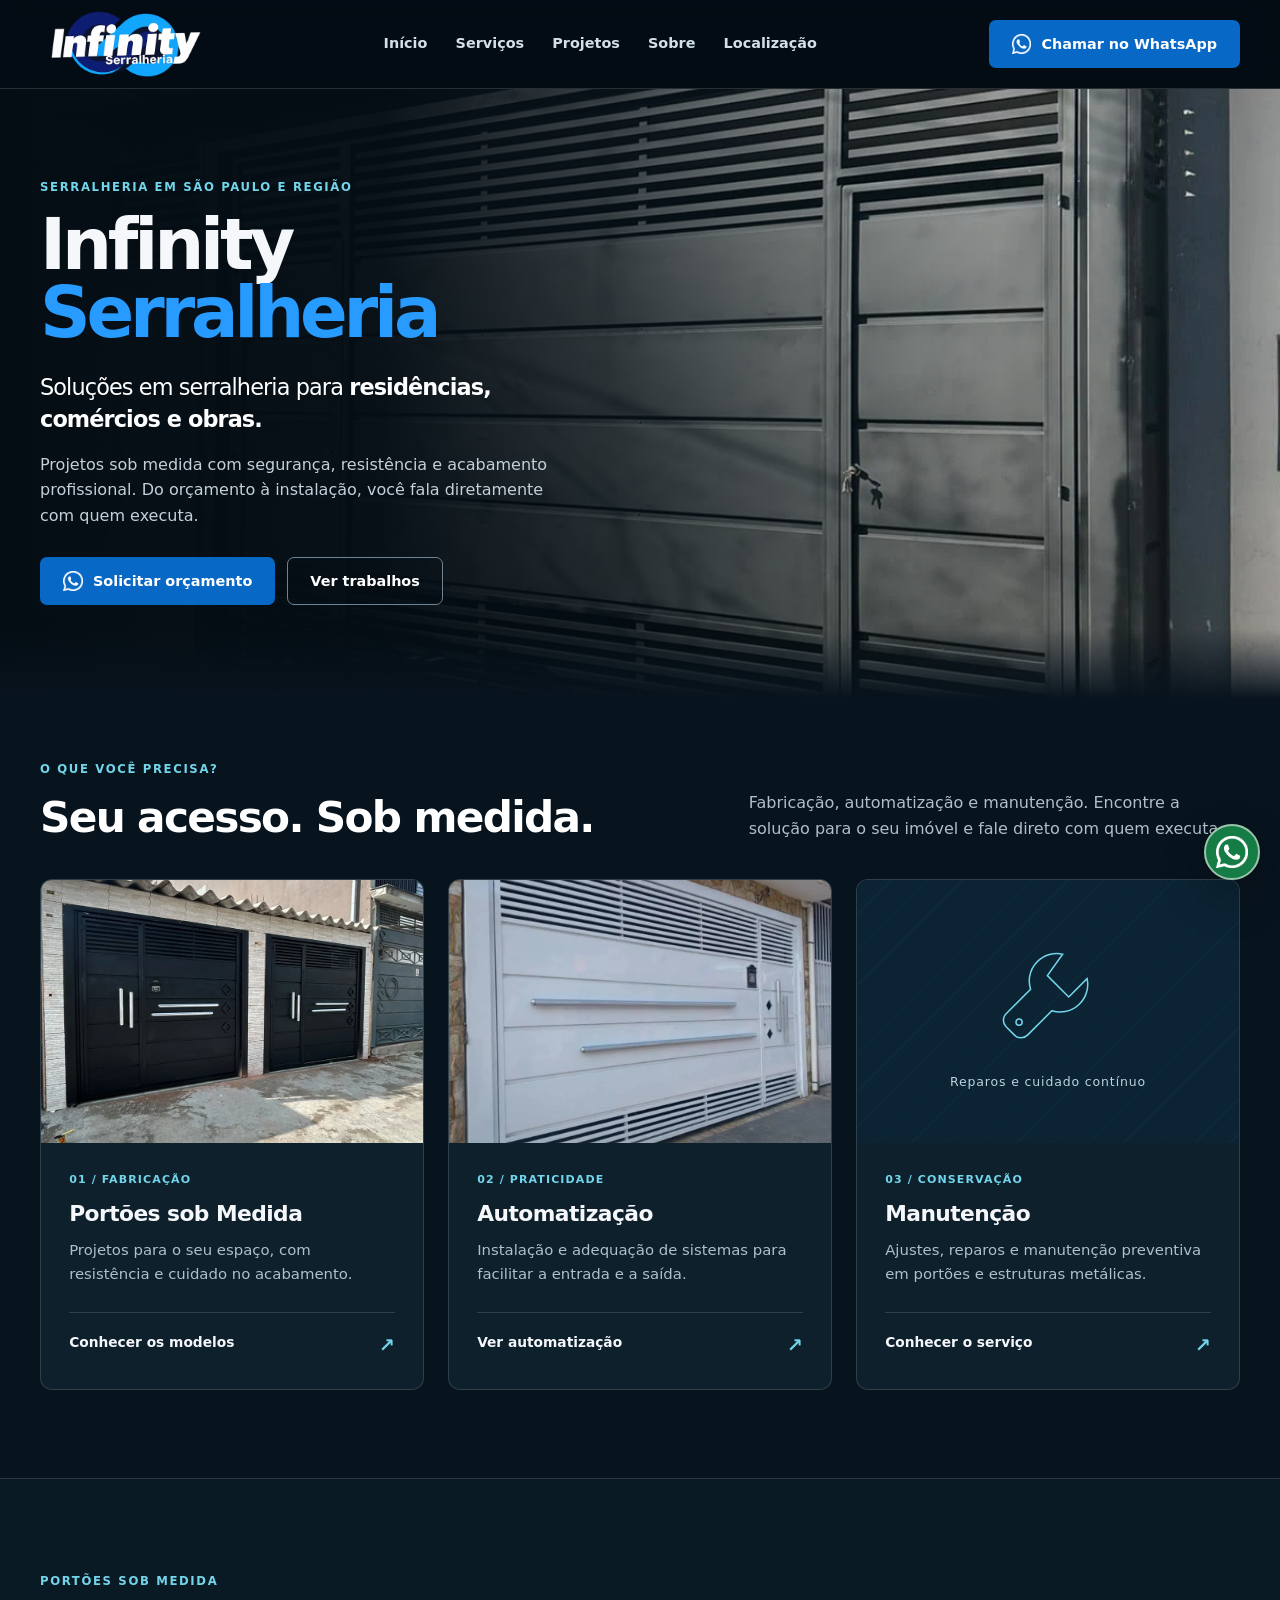
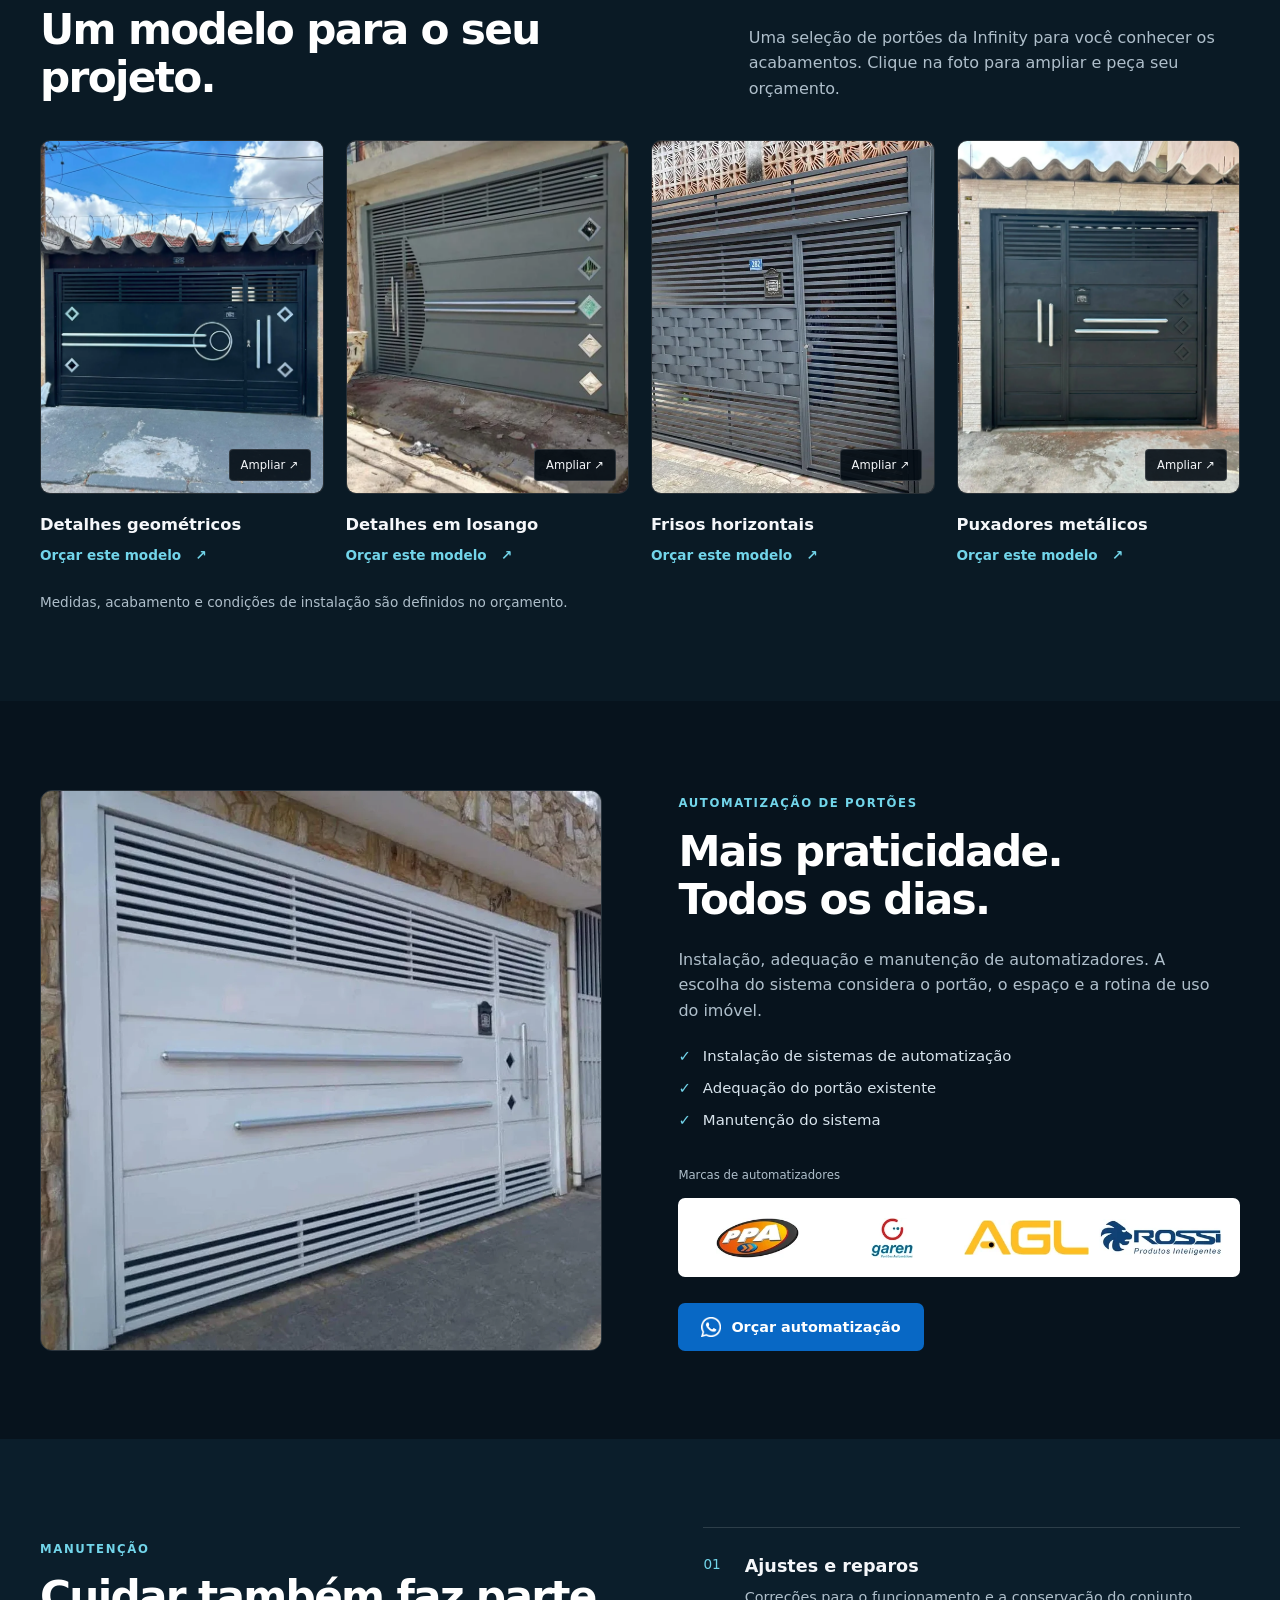
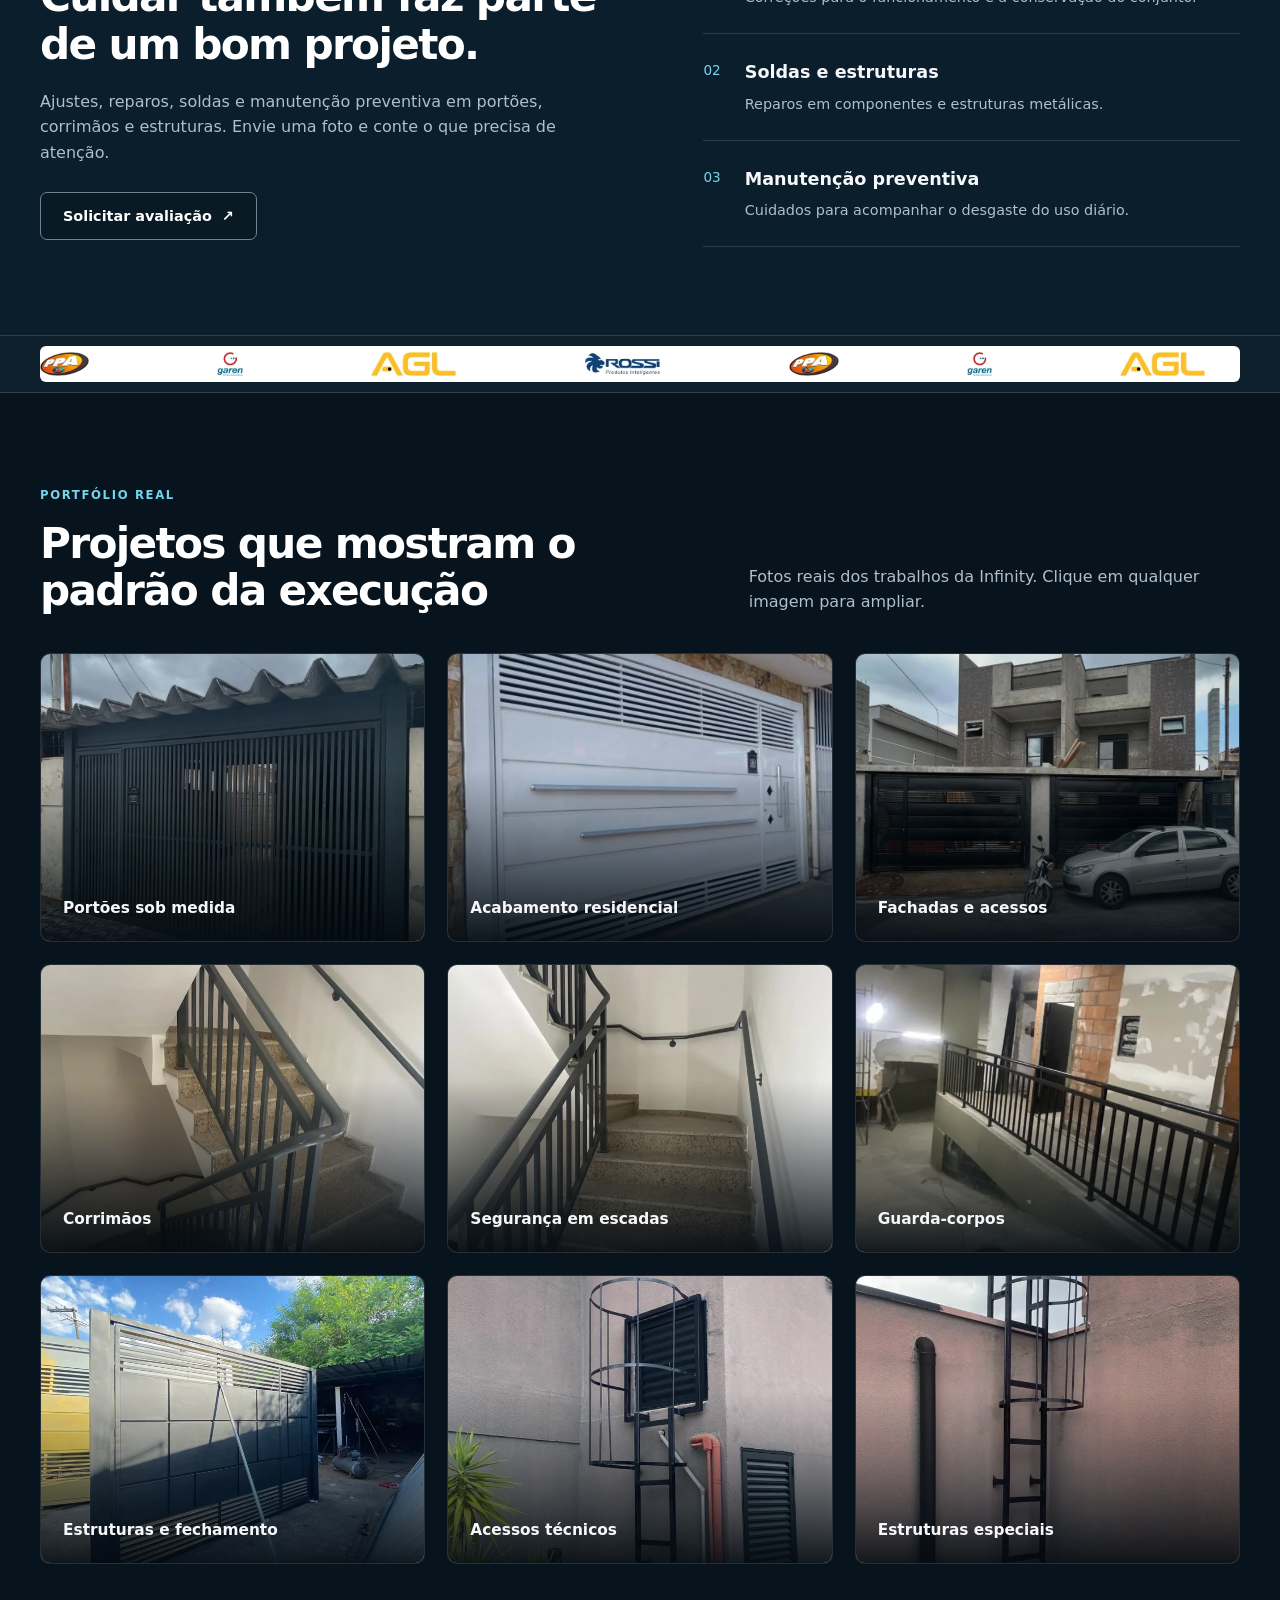
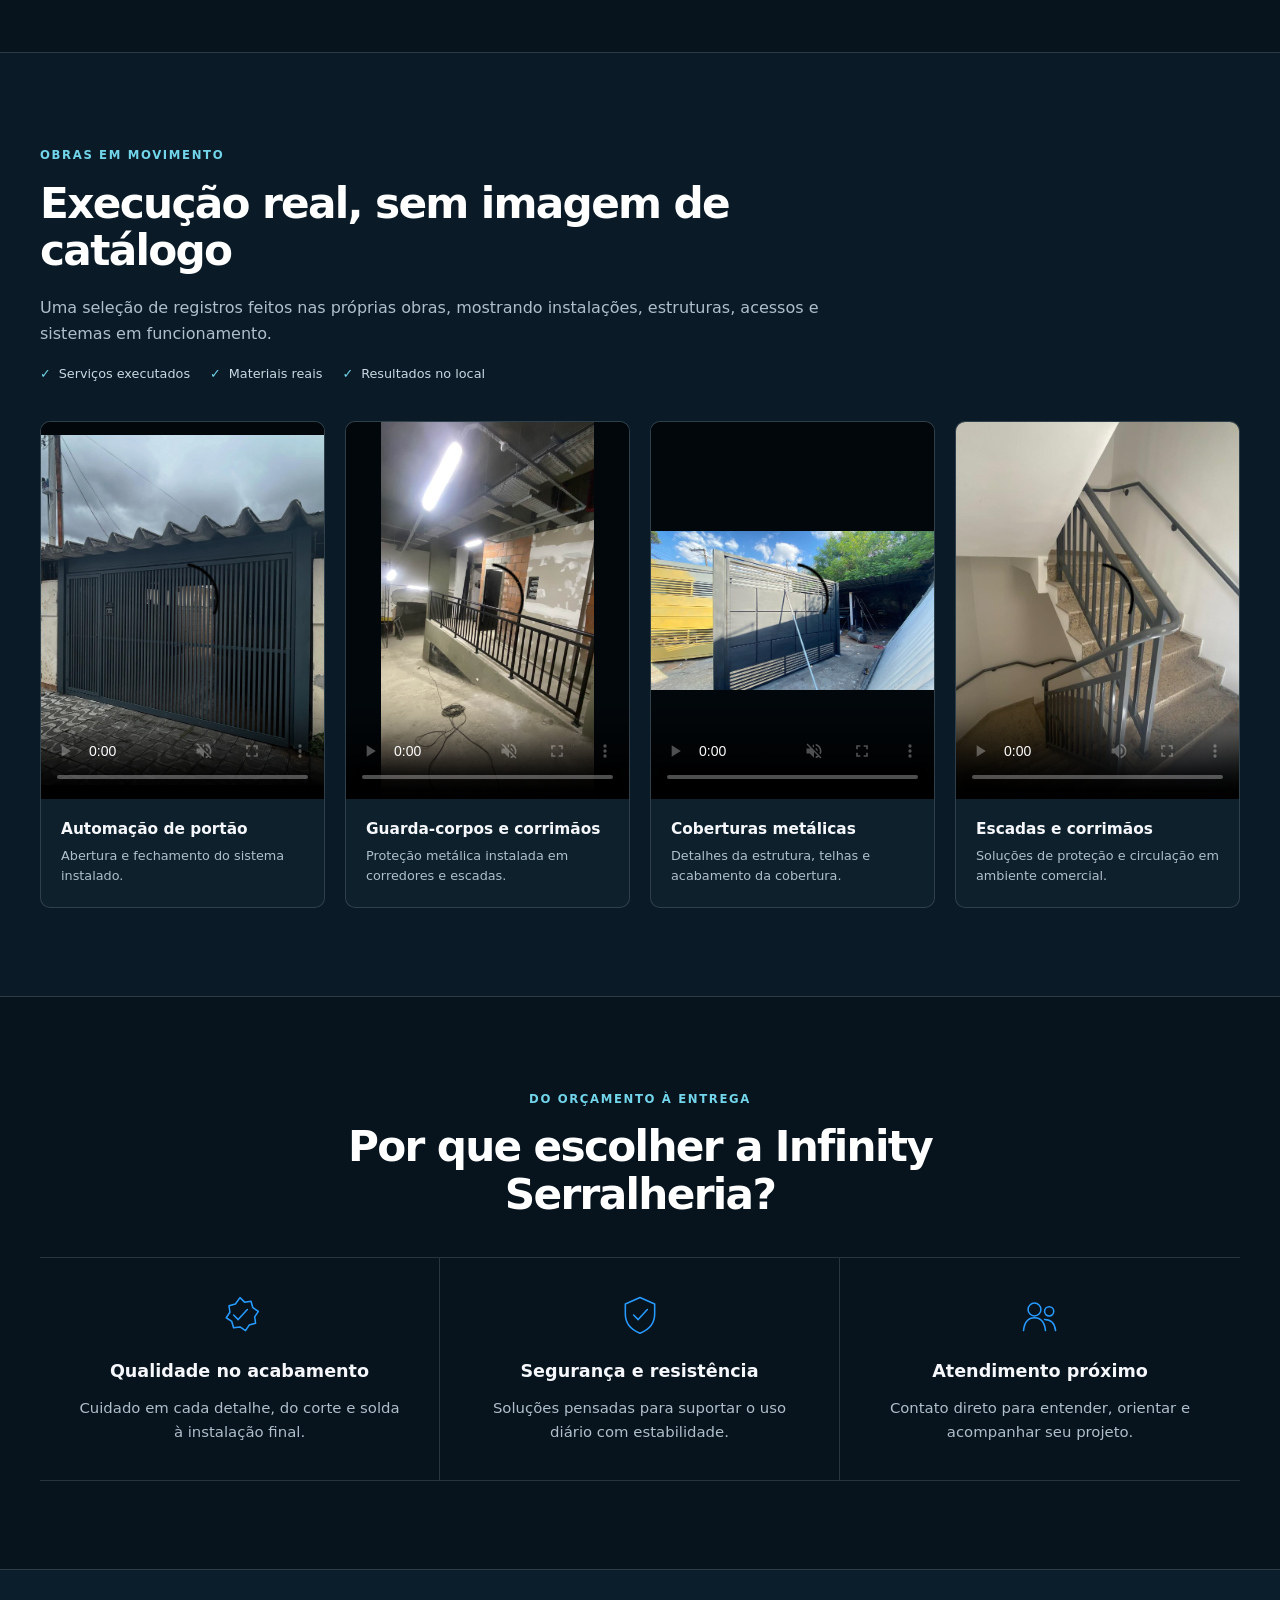
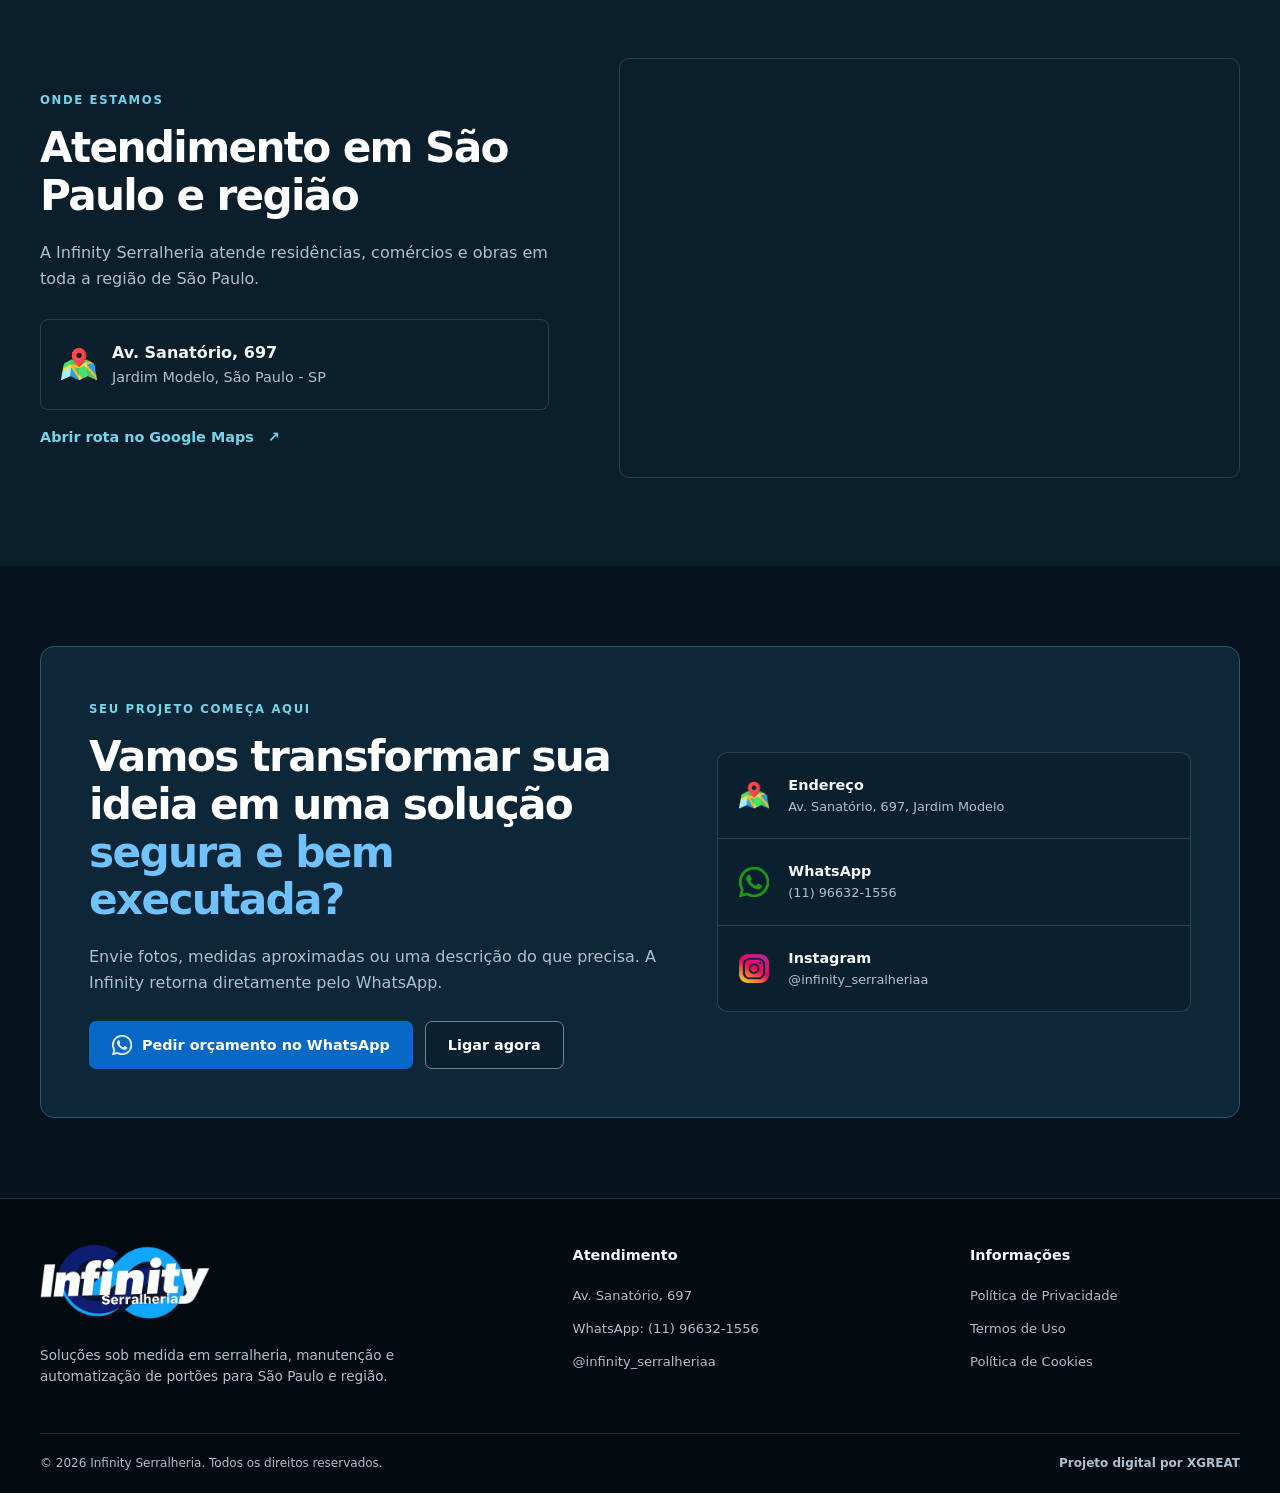
==== commit 16237853: "Restaura fachada mobile e compacta faixa de marcas apos manutencao" ====
--- a/index.html
+++ b/index.html
@@ -13,7 +13,7 @@
 <title>Infinity Serralheria | São Paulo e Região</title>
 <link href="https://infinityserralheria.com.br/" rel="canonical"/>
 <link href="assets/FaviconInfinity.png" rel="icon" type="image/png"/>
-<link href="styles.css?v=20261024" rel="stylesheet"/>
+<link href="styles.css?v=20261025" rel="stylesheet"/>
 <script type="application/ld+json">
   {
     "@context": "https://schema.org",
@@ -33,7 +33,8 @@
     "sameAs": ["https://www.instagram.com/infinity_serralheriaa/"]
   }
   </script>
-<link as="image" fetchpriority="high" href="assets/hero-portao.webp" rel="preload"/></head>
+<link as="image" fetchpriority="high" href="assets/hero-portao.webp" media="(min-width: 721px)" rel="preload"/>
+<link as="image" fetchpriority="high" href="assets/Fachadamoderna.png" media="(max-width: 720px)" rel="preload"/></head>
 <body>
 <a class="skip-link" href="#conteudo">Ir para o conteúdo</a>
 <header class="site-header" id="inicio">
@@ -86,8 +87,8 @@
 </section>
 <section aria-labelledby="catalog-title" class="section catalog" id="portoes"><div class="container"><div class="section-heading section-heading-left"><div><span class="eyebrow">Portões sob medida</span><h2 id="catalog-title">Um modelo para o seu projeto.</h2></div><p>Uma seleção de portões da Infinity para você conhecer os acabamentos. Clique na foto para ampliar e peça seu orçamento.</p></div><div class="catalog-grid"><article class="catalog-card"><button aria-label="Ampliar: portão preto com detalhes geométricos" class="catalog-photo" data-full="assets/2.jpeg" type="button"><img alt="Portão preto com detalhes geométricos" decoding="async" height="1600" loading="lazy" src="assets/modelo-2.webp" width="1200"/><span aria-hidden="true">Ampliar ↗</span></button><div class="catalog-body"><h3>Detalhes geométricos</h3><a class="text-link" href="https://wa.me/5511966321556?text=Olá%2C%20vi%20o%20modelo%20Detalhes%20geométricos%20no%20site%20e%20gostaria%20de%20um%20orçamento%20de%20portão." rel="noopener noreferrer" target="_blank">Orçar este modelo <span aria-hidden="true">↗</span></a></div></article><article class="catalog-card"><button aria-label="Ampliar: portão cinza com detalhes em losango" class="catalog-photo" data-full="assets/11.jpeg" type="button"><img alt="Portão cinza com detalhes em losango" decoding="async" height="1024" loading="lazy" src="assets/modelo-11.webp" width="576"/><span aria-hidden="true">Ampliar ↗</span></button><div class="catalog-body"><h3>Detalhes em losango</h3><a class="text-link" href="https://wa.me/5511966321556?text=Olá%2C%20vi%20o%20modelo%20Detalhes%20em%20losango%20no%20site%20e%20gostaria%20de%20um%20orçamento%20de%20portão." rel="noopener noreferrer" target="_blank">Orçar este modelo <span aria-hidden="true">↗</span></a></div></article><article class="catalog-card"><button aria-label="Ampliar: portão cinza com frisos horizontais" class="catalog-photo" data-full="assets/portao2.jpg" type="button"><img alt="Portão cinza com frisos horizontais" decoding="async" height="675" loading="lazy" src="assets/modelo-portao2.webp" width="1200"/><span aria-hidden="true">Ampliar ↗</span></button><div class="catalog-body"><h3>Frisos horizontais</h3><a class="text-link" href="https://wa.me/5511966321556?text=Olá%2C%20vi%20o%20modelo%20Frisos%20horizontais%20no%20site%20e%20gostaria%20de%20um%20orçamento%20de%20portão." rel="noopener noreferrer" target="_blank">Orçar este modelo <span aria-hidden="true">↗</span></a></div></article><article class="catalog-card"><button aria-label="Ampliar: portão preto com puxadores metálicos" class="catalog-photo" data-full="assets/3.jpeg" type="button"><img alt="Portão preto com puxadores metálicos" decoding="async" height="1600" loading="lazy" src="assets/modelo-3.webp" width="1200"/><span aria-hidden="true">Ampliar ↗</span></button><div class="catalog-body"><h3>Puxadores metálicos</h3><a class="text-link" href="https://wa.me/5511966321556?text=Olá%2C%20vi%20o%20modelo%20Puxadores%20metálicos%20no%20site%20e%20gostaria%20de%20um%20orçamento%20de%20portão." rel="noopener noreferrer" target="_blank">Orçar este modelo <span aria-hidden="true">↗</span></a></div></article></div><p class="section-note">Medidas, acabamento e condições de instalação são definidos no orçamento.</p></div></section>
 <section aria-labelledby="automation-title" class="section automation" id="automatizacao"><div class="container automation-layout"><div class="automation-image"><img alt="Portão branco com detalhes horizontais" decoding="async" height="960" loading="lazy" src="assets/outb2-card.webp" width="960"/></div><div class="automation-copy"><span class="eyebrow">Automatização de portões</span><h2 id="automation-title">Mais praticidade.<br/>Todos os dias.</h2><p>Instalação, adequação e manutenção de automatizadores. A escolha do sistema considera o portão, o espaço e a rotina de uso do imóvel.</p><ul class="detail-list"><li>Instalação de sistemas de automatização</li><li>Adequação do portão existente</li><li>Manutenção do sistema</li></ul><span class="brand-label">Marcas de automatizadores</span><ul aria-label="Marcas de automatizadores" class="brand-grid"><li><img alt="PPA" decoding="async" height="72" loading="lazy" src="assets/logos/PPA_strip.webp" width="148"/></li><li><img alt="Garen" decoding="async" height="72" loading="lazy" src="assets/logos/Garen_strip.webp" width="76"/></li><li><img alt="AGL" decoding="async" height="62" loading="lazy" src="assets/logos/AGL_strip.webp" width="220"/></li><li><img alt="Rossi" decoding="async" height="68" loading="lazy" src="assets/logos/Rossi_strip.webp" width="220"/></li></ul><a class="btn btn-primary" href="https://wa.me/5511966321556?text=Olá%2C%20gostaria%20de%20um%20orçamento%20para%20automatização%20de%20portão." rel="noopener noreferrer" target="_blank"><img alt="" aria-hidden="true" decoding="async" height="390" src="assets/Whats.png" width="388"/> Orçar automatização</a></div></div></section>
-<section aria-labelledby="brands-title" class="brands-strip"><div class="container brands-inner"><h2 id="brands-title">Marcas de<br/>automatizadores</h2><div class="brands-window"><div aria-hidden="true" class="brands-track"><div class="brands-group"><img alt="" decoding="async" height="72" loading="lazy" src="assets/logos/PPA_strip.webp" width="148"/><img alt="" decoding="async" height="72" loading="lazy" src="assets/logos/Garen_strip.webp" width="76"/><img alt="" decoding="async" height="62" loading="lazy" src="assets/logos/AGL_strip.webp" width="220"/><img alt="" decoding="async" height="68" loading="lazy" src="assets/logos/Rossi_strip.webp" width="220"/></div><div class="brands-group"><img alt="" decoding="async" height="72" loading="lazy" src="assets/logos/PPA_strip.webp" width="148"/><img alt="" decoding="async" height="72" loading="lazy" src="assets/logos/Garen_strip.webp" width="76"/><img alt="" decoding="async" height="62" loading="lazy" src="assets/logos/AGL_strip.webp" width="220"/><img alt="" decoding="async" height="68" loading="lazy" src="assets/logos/Rossi_strip.webp" width="220"/></div><div class="brands-group"><img alt="" decoding="async" height="72" loading="lazy" src="assets/logos/PPA_strip.webp" width="148"/><img alt="" decoding="async" height="72" loading="lazy" src="assets/logos/Garen_strip.webp" width="76"/><img alt="" decoding="async" height="62" loading="lazy" src="assets/logos/AGL_strip.webp" width="220"/><img alt="" decoding="async" height="68" loading="lazy" src="assets/logos/Rossi_strip.webp" width="220"/></div></div></div><button aria-label="Pausar movimento das marcas" aria-pressed="false" class="brands-pause" type="button">Pausar</button></div></section>
 <section aria-labelledby="maintenance-title" class="section maintenance" id="manutencao"><div class="container maintenance-layout"><div><span class="eyebrow">Manutenção</span><h2 id="maintenance-title">Cuidar também faz parte<br/>de um bom projeto.</h2><p>Ajustes, reparos, soldas e manutenção preventiva em portões, corrimãos e estruturas. Envie uma foto e conte o que precisa de atenção.</p><a class="btn btn-ghost" href="https://wa.me/5511966321556?text=Olá%2C%20preciso%20de%20manutenção%20e%20gostaria%20de%20uma%20avaliação." rel="noopener noreferrer" target="_blank">Solicitar avaliação <span aria-hidden="true">↗</span></a></div><ul class="maintenance-list"><li><span aria-hidden="true">01</span><div><h3>Ajustes e reparos</h3><p>Correções para o funcionamento e a conservação do conjunto.</p></div></li><li><span aria-hidden="true">02</span><div><h3>Soldas e estruturas</h3><p>Reparos em componentes e estruturas metálicas.</p></div></li><li><span aria-hidden="true">03</span><div><h3>Manutenção preventiva</h3><p>Cuidados para acompanhar o desgaste do uso diário.</p></div></li></ul></div></section>
+<section aria-label="Marcas de automatizadores: PPA, Garen, AGL e Rossi" class="brands-strip"><div class="container brands-inner"><div class="brands-window" tabindex="0"><div aria-hidden="true" class="brands-track"><div class="brands-group"><img alt="" decoding="async" height="72" loading="lazy" src="assets/logos/PPA_strip.webp" width="148"/><img alt="" decoding="async" height="72" loading="lazy" src="assets/logos/Garen_strip.webp" width="76"/><img alt="" decoding="async" height="62" loading="lazy" src="assets/logos/AGL_strip.webp" width="220"/><img alt="" decoding="async" height="68" loading="lazy" src="assets/logos/Rossi_strip.webp" width="220"/></div><div class="brands-group"><img alt="" decoding="async" height="72" loading="lazy" src="assets/logos/PPA_strip.webp" width="148"/><img alt="" decoding="async" height="72" loading="lazy" src="assets/logos/Garen_strip.webp" width="76"/><img alt="" decoding="async" height="62" loading="lazy" src="assets/logos/AGL_strip.webp" width="220"/><img alt="" decoding="async" height="68" loading="lazy" src="assets/logos/Rossi_strip.webp" width="220"/></div><div class="brands-group"><img alt="" decoding="async" height="72" loading="lazy" src="assets/logos/PPA_strip.webp" width="148"/><img alt="" decoding="async" height="72" loading="lazy" src="assets/logos/Garen_strip.webp" width="76"/><img alt="" decoding="async" height="62" loading="lazy" src="assets/logos/AGL_strip.webp" width="220"/><img alt="" decoding="async" height="68" loading="lazy" src="assets/logos/Rossi_strip.webp" width="220"/></div></div></div></div></section>
 <section aria-labelledby="projects-title" class="section projects" id="projetos">
 <div class="container">
 <div class="section-heading section-heading-left">
@@ -258,6 +259,6 @@
 <button aria-label="Fechar imagem" class="lightbox-close" type="button">×</button>
 <img alt="Trabalho ampliado da Infinity Serralheria" decoding="async" height="1600" width="1200"/>
 </dialog>
-<script src="script.js?v=20261024"></script>
+<script src="script.js?v=20261025"></script>
 </body>
 </html>
--- a/styles.css
+++ b/styles.css
@@ -109,14 +109,12 @@
 .brand-grid li { display: flex; align-items: center; justify-content: center; height: 45px; }
 .brand-grid img { width: auto; max-width: 100%; height: auto; max-height: 40px; object-fit: contain; }
 .brands-strip { border-block: 1px solid var(--line); background: #0d202c; }
-.brands-inner { display: flex; align-items: center; gap: 30px; min-height: 116px; }
-.brands-inner h2 { flex-shrink: 0; font-size: .77rem; line-height: 1.5; font-weight: 650; letter-spacing: .03em; color: #c2d2de; }
-.brands-window { min-width: 0; flex: 1; overflow: hidden; padding: 15px 0; background: #fff; border-radius: 6px; }
-.brands-track { display: flex; width: max-content; animation: brands-flow 28s linear infinite; }
-.brands-group { display: flex; align-items: center; gap: 70px; padding-right: 70px; }
-.brands-group img { width: auto; height: auto; max-height: 40px; max-width: 115px; object-fit: contain; }
-.brands-track.is-paused,.brands-window:hover .brands-track,.brands-window:focus-within .brands-track { animation-play-state: paused; }
-.brands-pause { min-width: 64px; min-height: 44px; padding: 8px; border: 1px solid var(--line); border-radius: 6px; background: transparent; color: #cfdee7; font-size: .75rem; }
+.brands-inner { padding-block: 10px; }
+.brands-window { min-width: 0; overflow: hidden; padding: 6px 0; background: #fff; border-radius: 6px; }
+.brands-track { display: flex; width: max-content; animation: brands-flow 36s linear infinite; }
+.brands-group { display: flex; flex: 0 0 auto; align-items: center; gap: 128px; padding-right: 128px; }
+.brands-group img { width: auto; height: auto; max-height: 24px; max-width: 88px; object-fit: contain; }
+.brands-window:hover .brands-track,.brands-window:focus-within .brands-track { animation-play-state: paused; }
 @keyframes brands-flow { to { transform: translateX(-33.333333%); } }
 /* Maintenance keeps a deliberate illustration until the client supplies a photograph. */
 .maintenance { background: #0b1e2b; }
@@ -259,7 +257,7 @@
  .btn-header { display: none; }
  .main-nav { top: 70px; }
  .hero-inner.container { min-height: 680px; align-items: flex-end; background: #040d14; }
- .hero-inner::before { content: ''; position: absolute; inset: 0 0 auto; height: 330px; background: linear-gradient(180deg,rgba(4,13,20,.04) 30%,#040d14 100%),url('assets/hero-portao.webp') 50% 52%/cover no-repeat; }
+ .hero-inner::before { content: ''; position: absolute; inset: 0 0 auto; height: 330px; background: linear-gradient(180deg,rgba(4,13,20,.04) 30%,#040d14 100%),url('assets/Fachadamoderna.png') 50% 52%/cover no-repeat; }
  .hero-content { width: 100%; margin: 0; padding: 245px 18px 40px; }
  .hero-kicker { max-width: 32ch; font-size: .65rem; }
  .hero h1 { font-size: clamp(3rem,13vw,4.5rem); margin-bottom: 20px; }
@@ -289,13 +287,9 @@
  .automation-image img { aspect-ratio: 4/3; }
  .brand-grid { gap: 17px; padding: 16px; }
  .brand-grid img { max-height: 34px; }
- .brands-inner { min-height: 140px; gap: 14px; flex-wrap: wrap; padding-block: 20px; }
- .brands-inner h2 { flex: 1; }
- .brands-inner h2 br { display: none; }
- .brands-window { flex-basis: 100%; order: 3; }
- .brands-group { gap: 50px; padding-right: 50px; }
- .brands-group img { max-width: 105px; max-height: 32px; }
- .brands-pause { min-height: 44px; }
+ .brands-inner { padding-block: 8px; }
+ .brands-group { gap: 88px; padding-right: 88px; }
+ .brands-group img { max-width: 82px; max-height: 22px; }
  .project-grid { grid-template-columns: repeat(2,minmax(0,1fr)); gap: 14px; }
  .project-item { aspect-ratio: 3/4; }
  .project-item span { left: 12px; bottom: 12px; right: 8px; font-size: .8rem; }
@@ -327,7 +321,6 @@
 @media (prefers-reduced-motion: reduce) {
  html { scroll-behavior: auto; }
  *,*::before,*::after { animation: none !important; transition: none !important; scroll-behavior: auto !important; }
- .brands-pause { display: none; }
  .brands-track { width: 100%; }
  .brands-group { display: grid; grid-template-columns: repeat(4,minmax(0,1fr)); justify-items: center; gap: 12px; width: 100%; padding: 0 16px; }
  .brands-group img { max-width: 100%; }
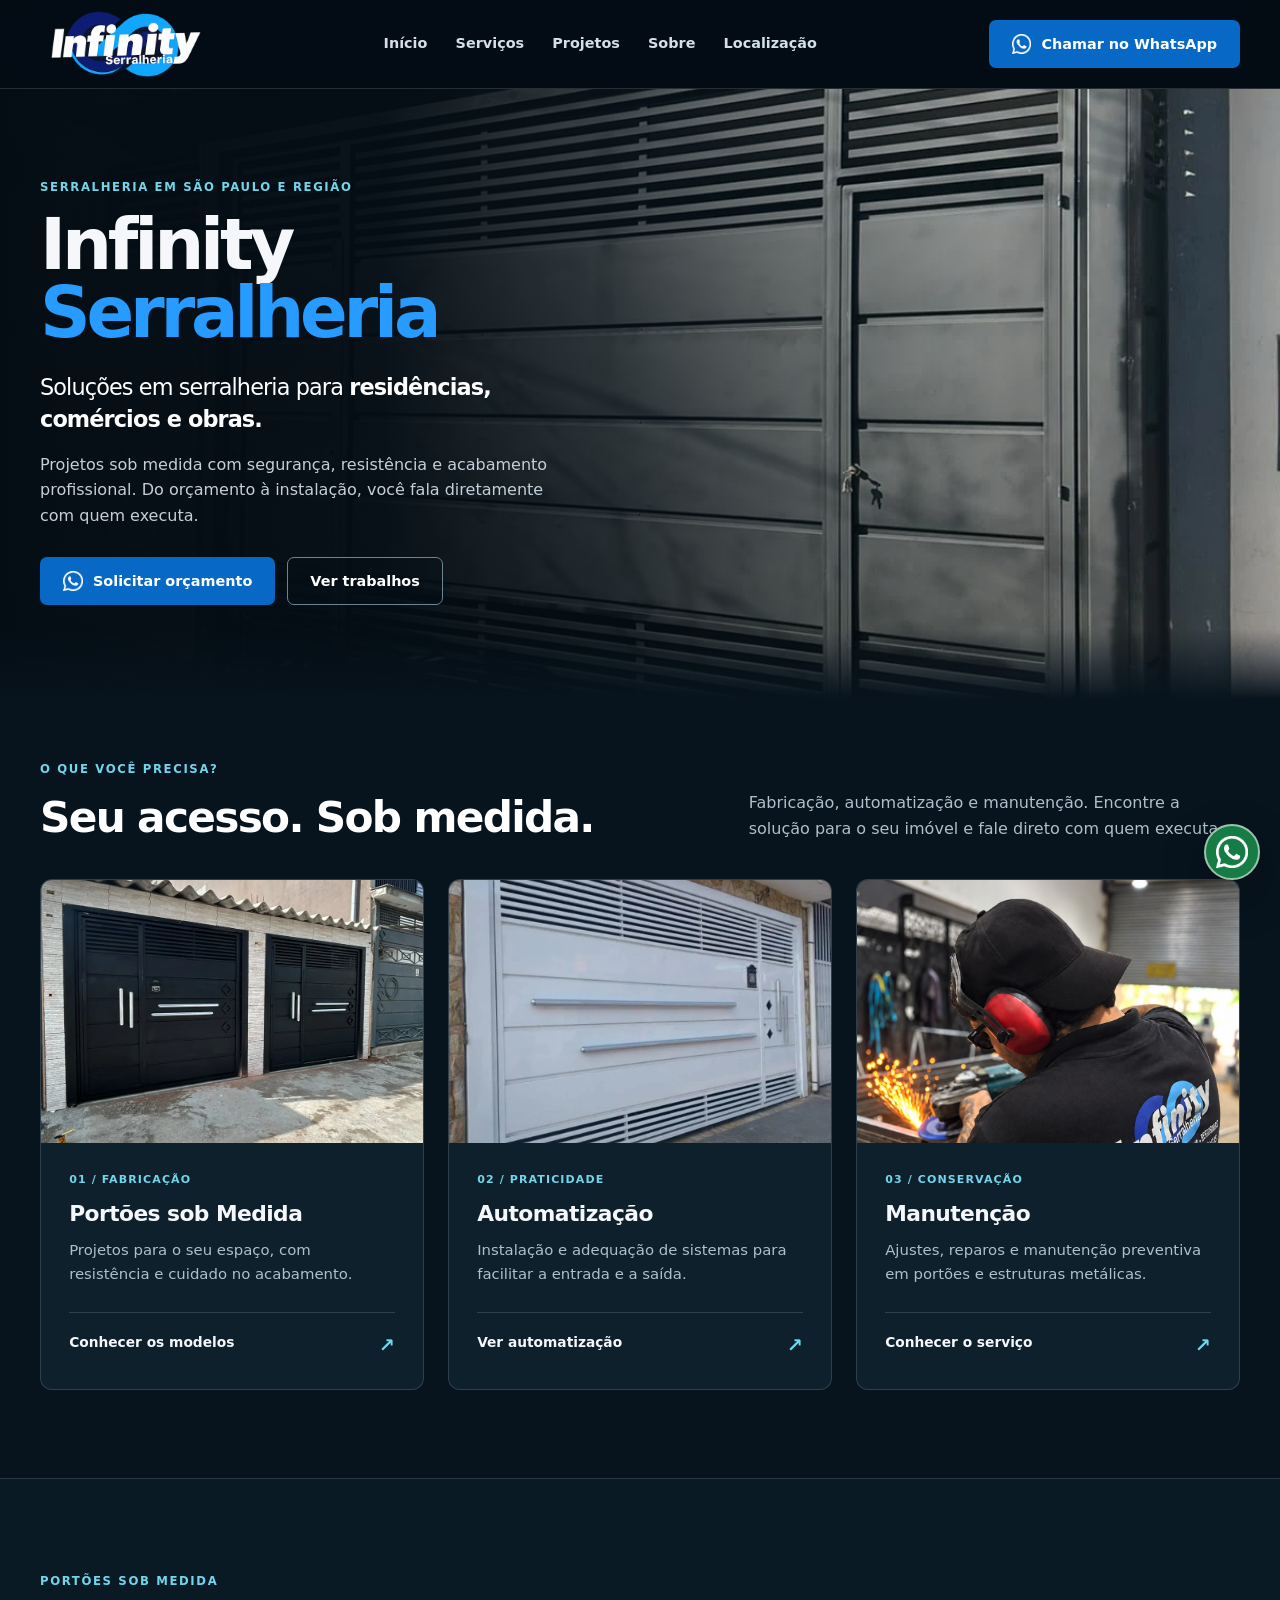
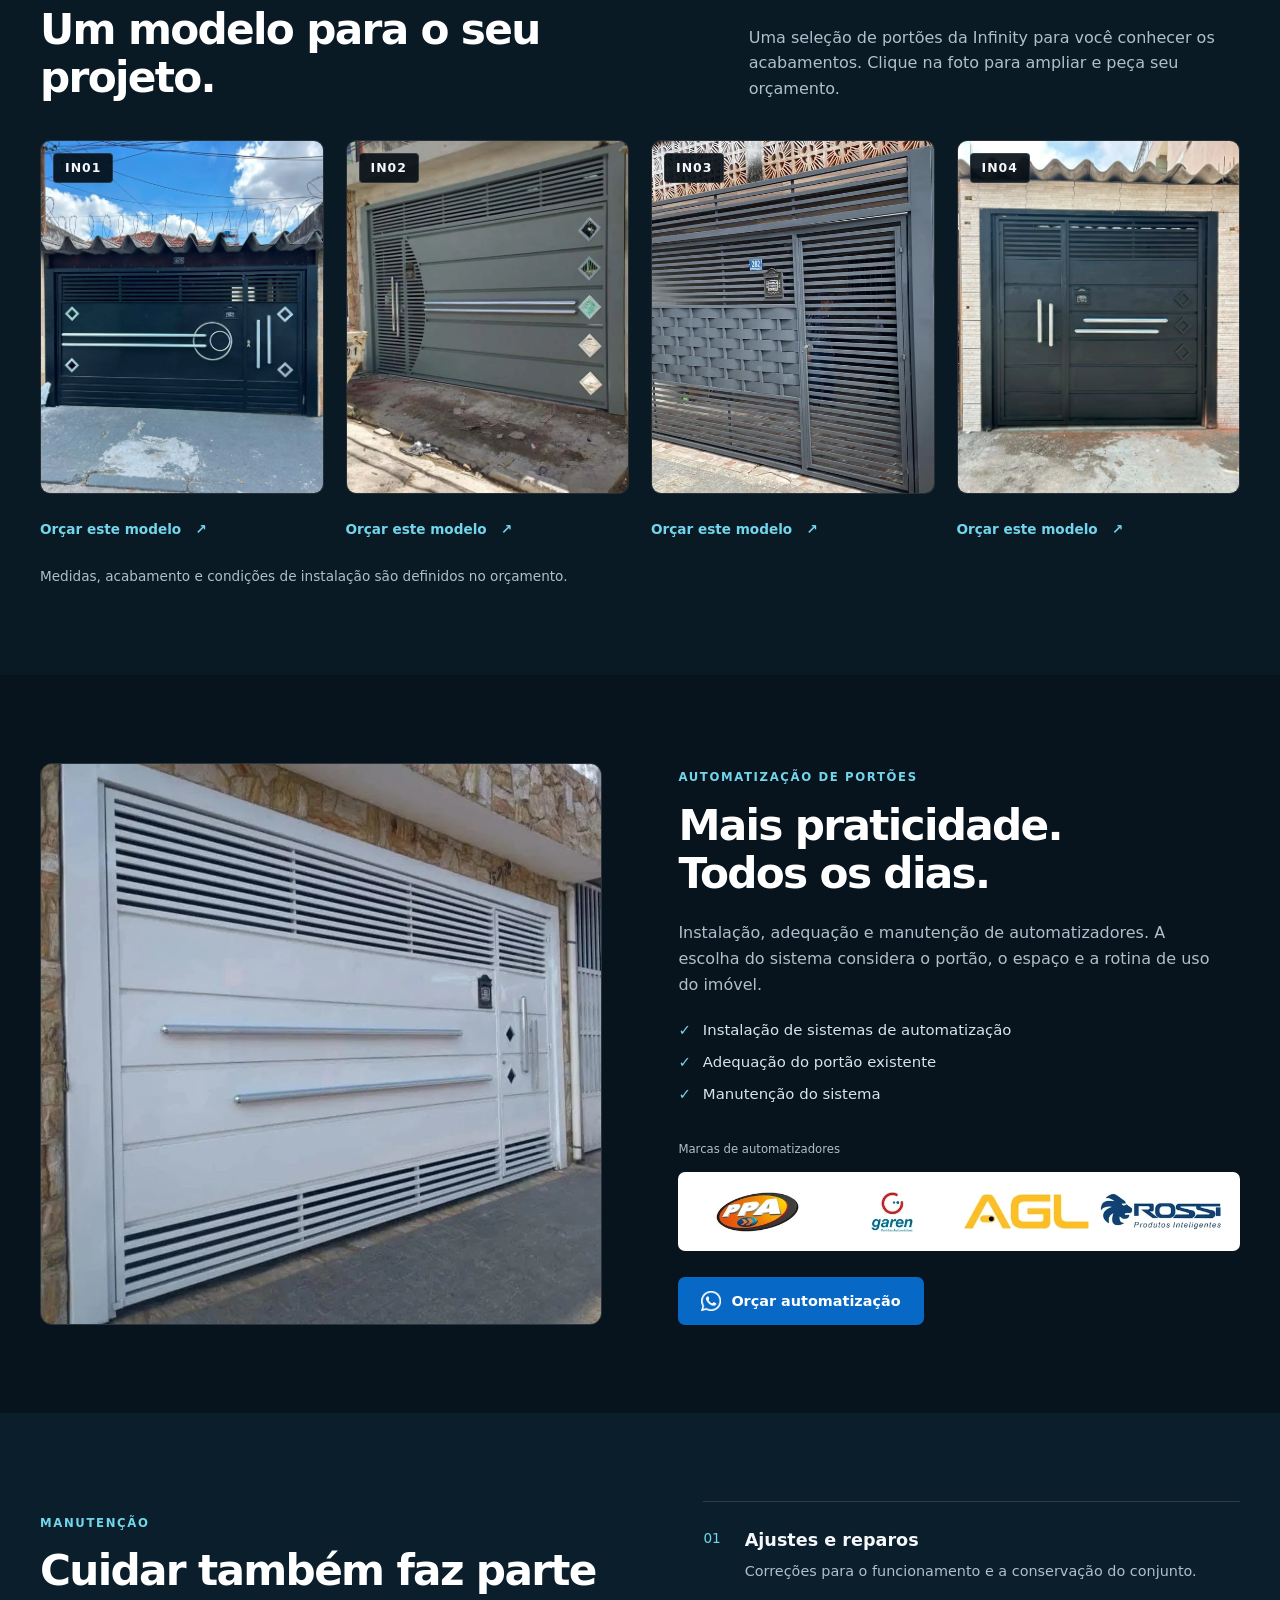
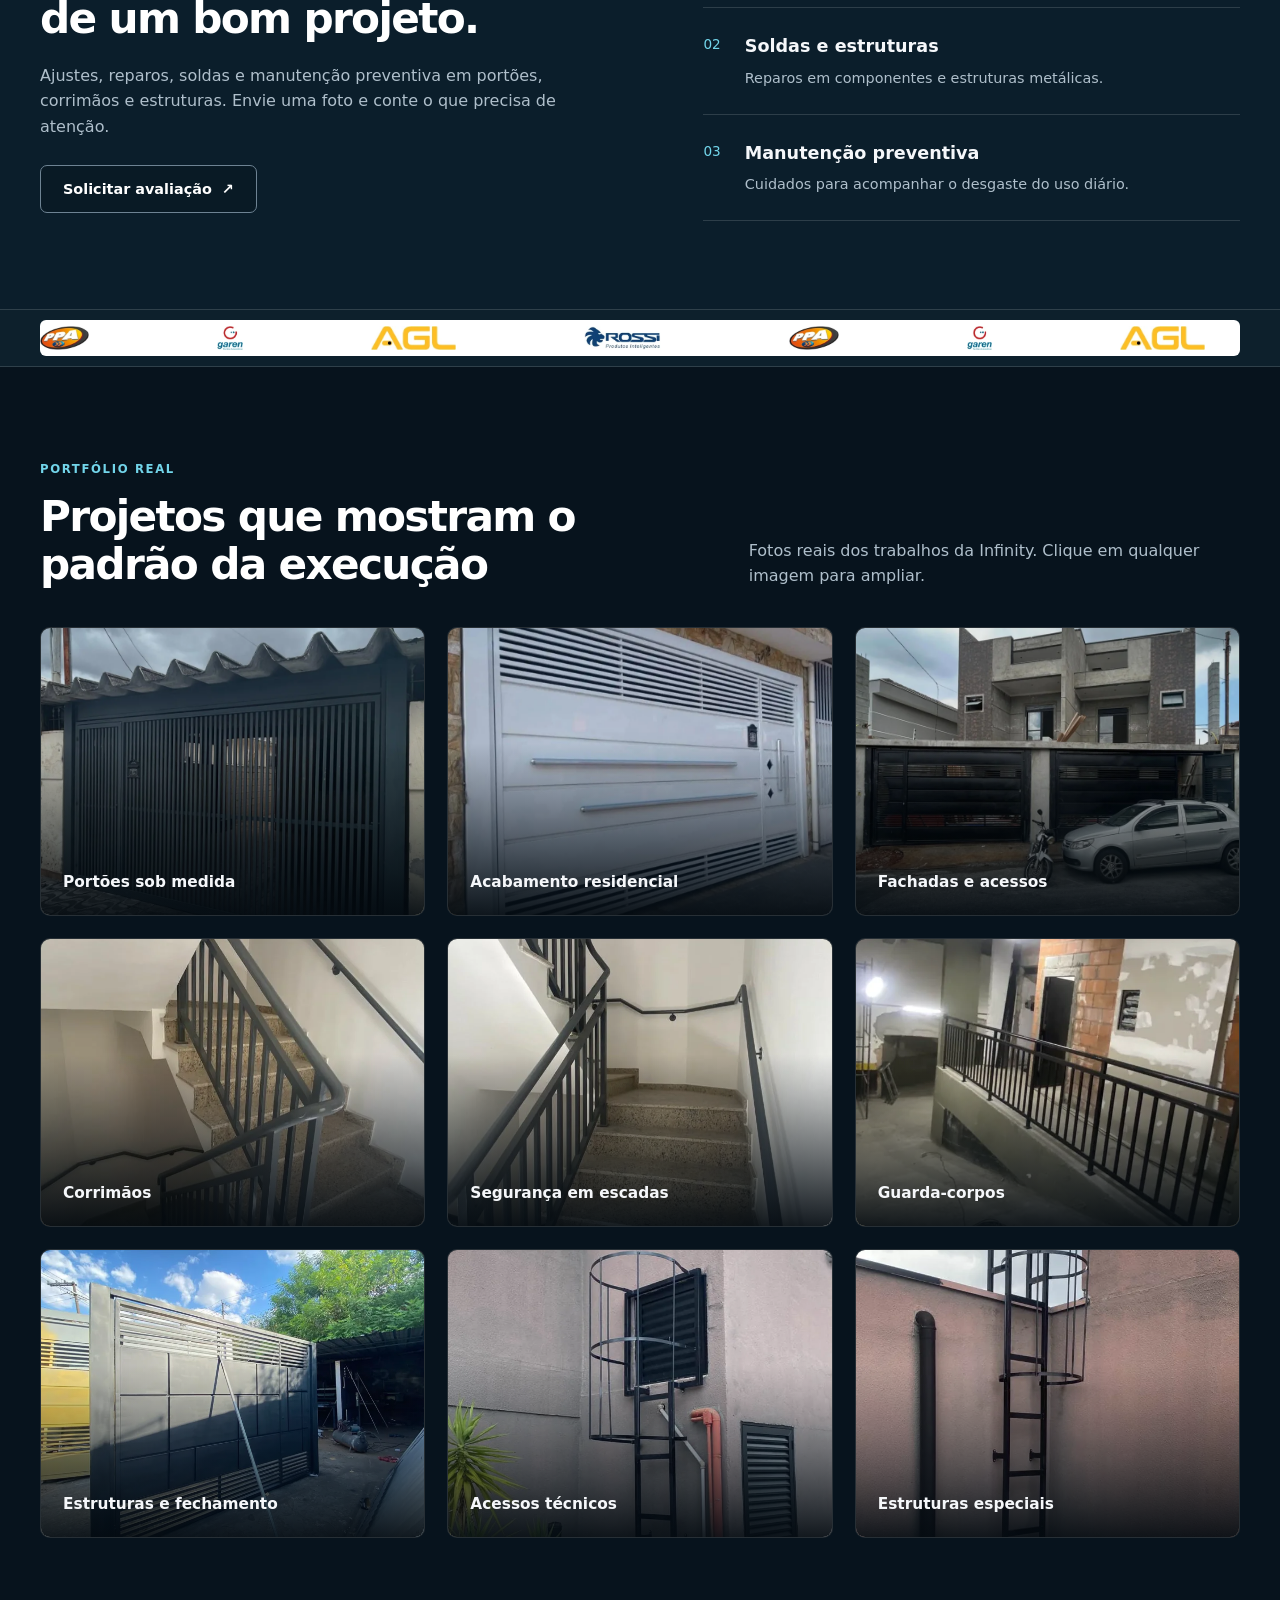
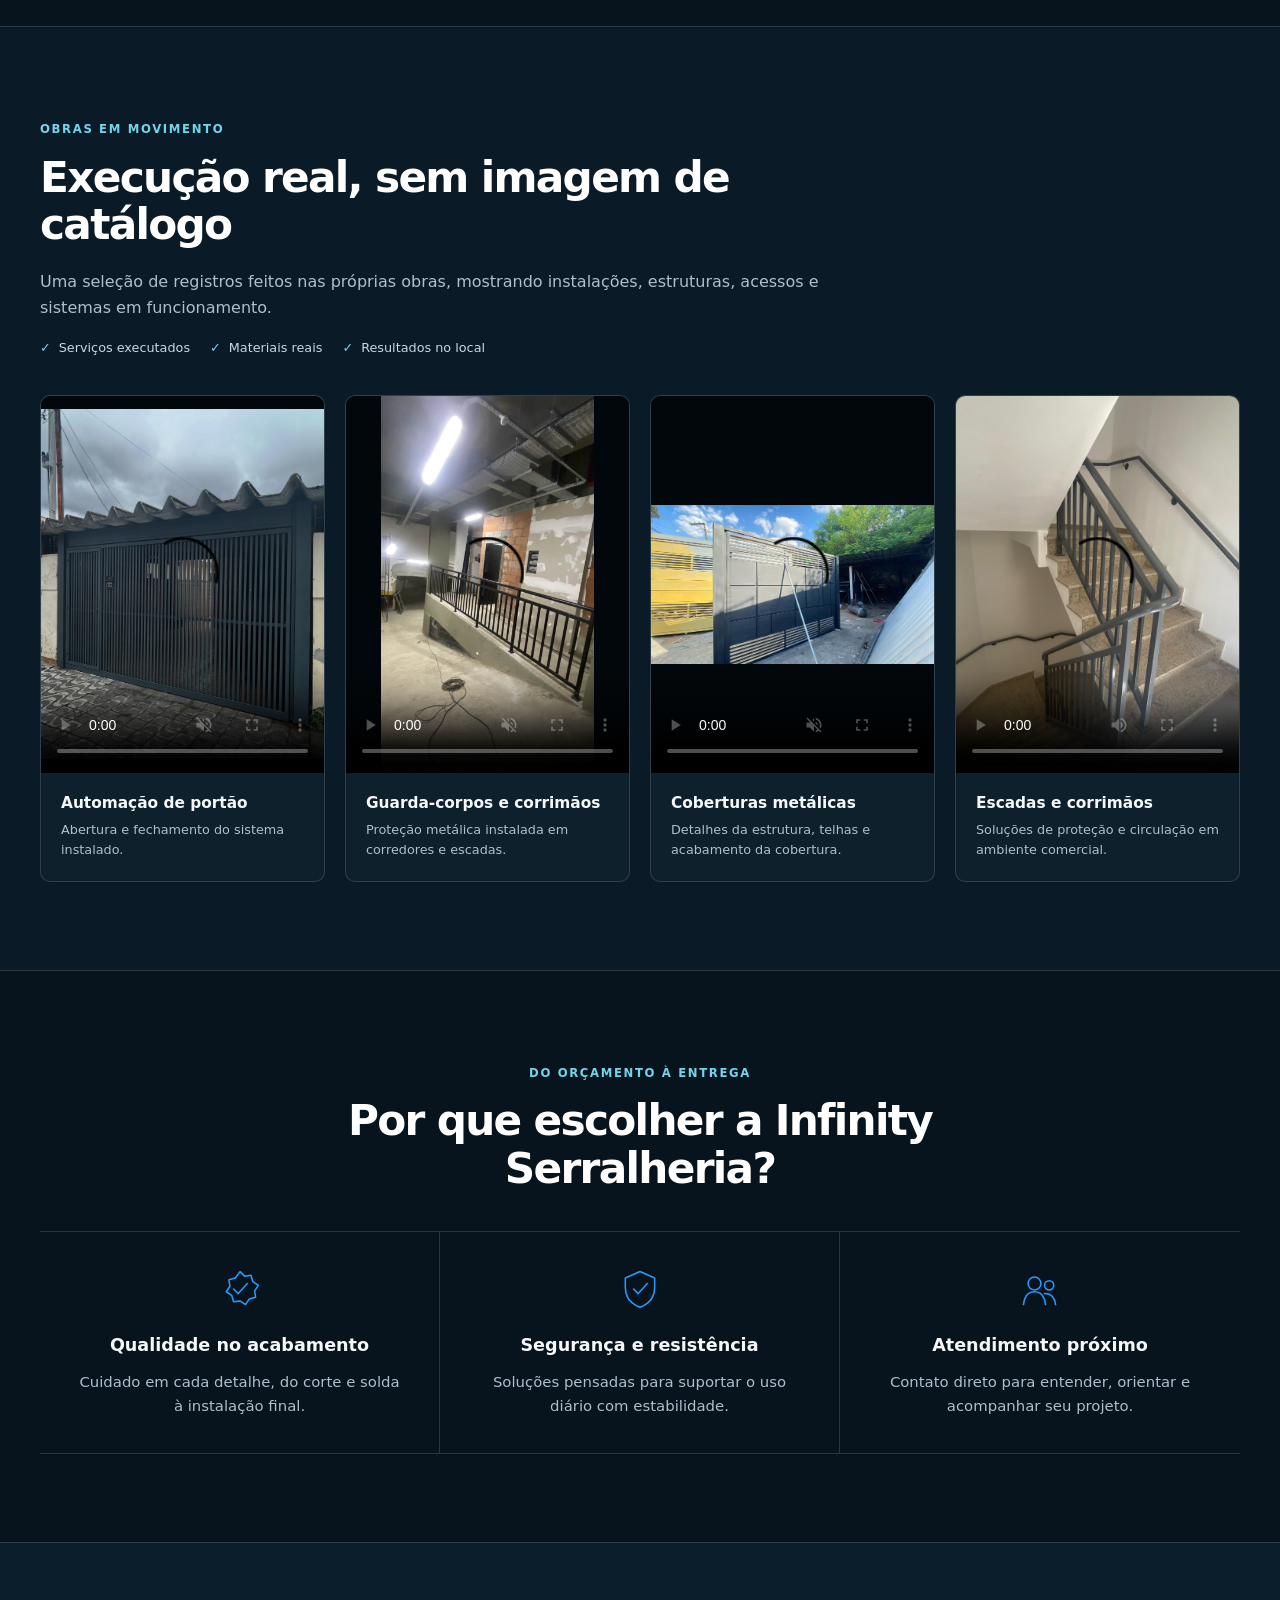
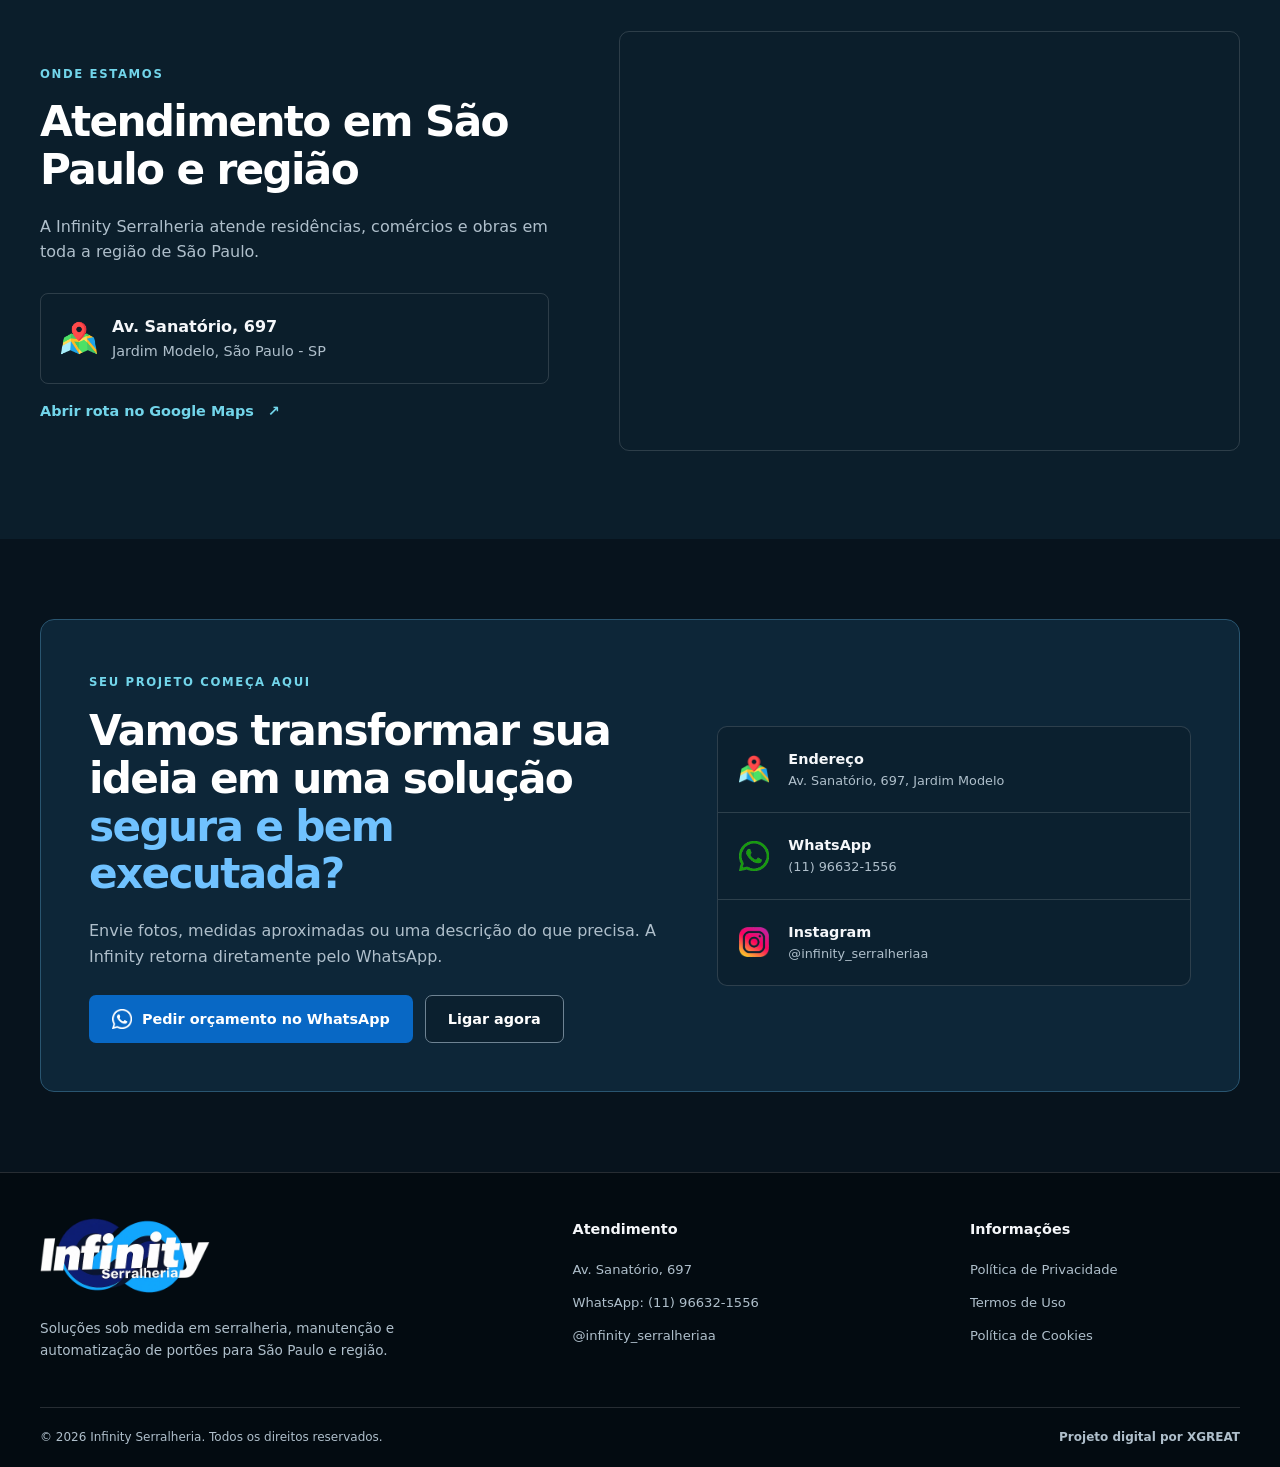
==== commit dff9fe3c: "Identifica modelos IN01 a IN04 e aplica foto de manutencao" ====
--- a/index.html
+++ b/index.html
@@ -13,7 +13,7 @@
 <title>Infinity Serralheria | São Paulo e Região</title>
 <link href="https://infinityserralheria.com.br/" rel="canonical"/>
 <link href="assets/FaviconInfinity.png" rel="icon" type="image/png"/>
-<link href="styles.css?v=20261025" rel="stylesheet"/>
+<link href="styles.css?v=20261102" rel="stylesheet"/>
 <script type="application/ld+json">
   {
     "@context": "https://schema.org",
@@ -81,11 +81,11 @@
 <div class="services-grid">
 <a class="service-card" href="#portoes"><div class="service-photo service-photo-gates"><img alt="Dois portões pretos instalados lado a lado" decoding="async" height="1280" loading="lazy" src="assets/outb1-card.webp" width="960"/></div><div class="service-body"><span class="service-number">01 / Fabricação</span><h3>Portões sob Medida</h3><p>Projetos para o seu espaço, com resistência e cuidado no acabamento.</p><span class="service-link">Conhecer os modelos <span aria-hidden="true">↗</span></span></div></a>
 <a class="service-card" href="#automatizacao"><div class="service-photo"><img alt="Portão branco indicado pelo cliente para automatização" decoding="async" height="960" loading="lazy" src="assets/outb2-card.webp" width="960"/></div><div class="service-body"><span class="service-number">02 / Praticidade</span><h3>Automatização</h3><p>Instalação e adequação de sistemas para facilitar a entrada e a saída.</p><span class="service-link">Ver automatização <span aria-hidden="true">↗</span></span></div></a>
-<a class="service-card" href="#manutencao"><div aria-hidden="true" class="service-photo service-photo-maintenance"><svg fill="none" viewbox="0 0 160 160"><path d="M99 29a36 36 0 0 0-42 46L25 107a12 12 0 0 0 0 17l11 11a12 12 0 0 0 17 0l32-32a36 36 0 0 0 46-42l-24 24-28-28 20-28Z"></path><circle cx="42" cy="118" r="4"></circle></svg><span>Reparos e cuidado contínuo</span></div><div class="service-body"><span class="service-number">03 / Conservação</span><h3>Manutenção</h3><p>Ajustes, reparos e manutenção preventiva em portões e estruturas metálicas.</p><span class="service-link">Conhecer o serviço <span aria-hidden="true">↗</span></span></div></a>
-</div>
-</div>
-</section>
-<section aria-labelledby="catalog-title" class="section catalog" id="portoes"><div class="container"><div class="section-heading section-heading-left"><div><span class="eyebrow">Portões sob medida</span><h2 id="catalog-title">Um modelo para o seu projeto.</h2></div><p>Uma seleção de portões da Infinity para você conhecer os acabamentos. Clique na foto para ampliar e peça seu orçamento.</p></div><div class="catalog-grid"><article class="catalog-card"><button aria-label="Ampliar: portão preto com detalhes geométricos" class="catalog-photo" data-full="assets/2.jpeg" type="button"><img alt="Portão preto com detalhes geométricos" decoding="async" height="1600" loading="lazy" src="assets/modelo-2.webp" width="1200"/><span aria-hidden="true">Ampliar ↗</span></button><div class="catalog-body"><h3>Detalhes geométricos</h3><a class="text-link" href="https://wa.me/5511966321556?text=Olá%2C%20vi%20o%20modelo%20Detalhes%20geométricos%20no%20site%20e%20gostaria%20de%20um%20orçamento%20de%20portão." rel="noopener noreferrer" target="_blank">Orçar este modelo <span aria-hidden="true">↗</span></a></div></article><article class="catalog-card"><button aria-label="Ampliar: portão cinza com detalhes em losango" class="catalog-photo" data-full="assets/11.jpeg" type="button"><img alt="Portão cinza com detalhes em losango" decoding="async" height="1024" loading="lazy" src="assets/modelo-11.webp" width="576"/><span aria-hidden="true">Ampliar ↗</span></button><div class="catalog-body"><h3>Detalhes em losango</h3><a class="text-link" href="https://wa.me/5511966321556?text=Olá%2C%20vi%20o%20modelo%20Detalhes%20em%20losango%20no%20site%20e%20gostaria%20de%20um%20orçamento%20de%20portão." rel="noopener noreferrer" target="_blank">Orçar este modelo <span aria-hidden="true">↗</span></a></div></article><article class="catalog-card"><button aria-label="Ampliar: portão cinza com frisos horizontais" class="catalog-photo" data-full="assets/portao2.jpg" type="button"><img alt="Portão cinza com frisos horizontais" decoding="async" height="675" loading="lazy" src="assets/modelo-portao2.webp" width="1200"/><span aria-hidden="true">Ampliar ↗</span></button><div class="catalog-body"><h3>Frisos horizontais</h3><a class="text-link" href="https://wa.me/5511966321556?text=Olá%2C%20vi%20o%20modelo%20Frisos%20horizontais%20no%20site%20e%20gostaria%20de%20um%20orçamento%20de%20portão." rel="noopener noreferrer" target="_blank">Orçar este modelo <span aria-hidden="true">↗</span></a></div></article><article class="catalog-card"><button aria-label="Ampliar: portão preto com puxadores metálicos" class="catalog-photo" data-full="assets/3.jpeg" type="button"><img alt="Portão preto com puxadores metálicos" decoding="async" height="1600" loading="lazy" src="assets/modelo-3.webp" width="1200"/><span aria-hidden="true">Ampliar ↗</span></button><div class="catalog-body"><h3>Puxadores metálicos</h3><a class="text-link" href="https://wa.me/5511966321556?text=Olá%2C%20vi%20o%20modelo%20Puxadores%20metálicos%20no%20site%20e%20gostaria%20de%20um%20orçamento%20de%20portão." rel="noopener noreferrer" target="_blank">Orçar este modelo <span aria-hidden="true">↗</span></a></div></article></div><p class="section-note">Medidas, acabamento e condições de instalação são definidos no orçamento.</p></div></section>
+<a class="service-card" href="#manutencao"><div class="service-photo service-photo-maintenance"><img alt="Profissional da Infinity trabalhando em uma peça metálica" decoding="async" height="1448" loading="lazy" src="assets/Manutencao.jpeg" width="1086"/></div><div class="service-body"><span class="service-number">03 / Conservação</span><h3>Manutenção</h3><p>Ajustes, reparos e manutenção preventiva em portões e estruturas metálicas.</p><span class="service-link">Conhecer o serviço <span aria-hidden="true">↗</span></span></div></a>
+</div>
+</div>
+</section>
+<section aria-labelledby="catalog-title" class="section catalog" id="portoes"><div class="container"><div class="section-heading section-heading-left"><div><span class="eyebrow">Portões sob medida</span><h2 id="catalog-title">Um modelo para o seu projeto.</h2></div><p>Uma seleção de portões da Infinity para você conhecer os acabamentos. Clique na foto para ampliar e peça seu orçamento.</p></div><div class="catalog-grid"><article aria-label="Modelo IN01" class="catalog-card"><button aria-label="Ampliar portão IN01" class="catalog-photo" data-full="assets/2.jpeg" type="button"><img alt="Portão preto com detalhes geométricos" decoding="async" height="1600" loading="lazy" src="assets/modelo-2.webp" width="1200"/><span aria-hidden="true" class="model-code">IN01</span></button><div class="catalog-body"><a class="text-link" href="https://wa.me/5511966321556?text=Olá%2C%20vi%20o%20modelo%20Detalhes%20geométricos%20no%20site%20e%20gostaria%20de%20um%20orçamento%20de%20portão." rel="noopener noreferrer" target="_blank">Orçar este modelo <span aria-hidden="true">↗</span></a></div></article><article aria-label="Modelo IN02" class="catalog-card"><button aria-label="Ampliar portão IN02" class="catalog-photo" data-full="assets/11.jpeg" type="button"><img alt="Portão cinza com detalhes em losango" decoding="async" height="1024" loading="lazy" src="assets/modelo-11.webp" width="576"/><span aria-hidden="true" class="model-code">IN02</span></button><div class="catalog-body"><a class="text-link" href="https://wa.me/5511966321556?text=Olá%2C%20vi%20o%20modelo%20Detalhes%20em%20losango%20no%20site%20e%20gostaria%20de%20um%20orçamento%20de%20portão." rel="noopener noreferrer" target="_blank">Orçar este modelo <span aria-hidden="true">↗</span></a></div></article><article aria-label="Modelo IN03" class="catalog-card"><button aria-label="Ampliar portão IN03" class="catalog-photo" data-full="assets/portao2.jpg" type="button"><img alt="Portão cinza com frisos horizontais" decoding="async" height="675" loading="lazy" src="assets/modelo-portao2.webp" width="1200"/><span aria-hidden="true" class="model-code">IN03</span></button><div class="catalog-body"><a class="text-link" href="https://wa.me/5511966321556?text=Olá%2C%20vi%20o%20modelo%20Frisos%20horizontais%20no%20site%20e%20gostaria%20de%20um%20orçamento%20de%20portão." rel="noopener noreferrer" target="_blank">Orçar este modelo <span aria-hidden="true">↗</span></a></div></article><article aria-label="Modelo IN04" class="catalog-card"><button aria-label="Ampliar portão IN04" class="catalog-photo" data-full="assets/3.jpeg" type="button"><img alt="Portão preto com puxadores metálicos" decoding="async" height="1600" loading="lazy" src="assets/modelo-3.webp" width="1200"/><span aria-hidden="true" class="model-code">IN04</span></button><div class="catalog-body"><a class="text-link" href="https://wa.me/5511966321556?text=Olá%2C%20vi%20o%20modelo%20Puxadores%20metálicos%20no%20site%20e%20gostaria%20de%20um%20orçamento%20de%20portão." rel="noopener noreferrer" target="_blank">Orçar este modelo <span aria-hidden="true">↗</span></a></div></article></div><p class="section-note">Medidas, acabamento e condições de instalação são definidos no orçamento.</p></div></section>
 <section aria-labelledby="automation-title" class="section automation" id="automatizacao"><div class="container automation-layout"><div class="automation-image"><img alt="Portão branco com detalhes horizontais" decoding="async" height="960" loading="lazy" src="assets/outb2-card.webp" width="960"/></div><div class="automation-copy"><span class="eyebrow">Automatização de portões</span><h2 id="automation-title">Mais praticidade.<br/>Todos os dias.</h2><p>Instalação, adequação e manutenção de automatizadores. A escolha do sistema considera o portão, o espaço e a rotina de uso do imóvel.</p><ul class="detail-list"><li>Instalação de sistemas de automatização</li><li>Adequação do portão existente</li><li>Manutenção do sistema</li></ul><span class="brand-label">Marcas de automatizadores</span><ul aria-label="Marcas de automatizadores" class="brand-grid"><li><img alt="PPA" decoding="async" height="72" loading="lazy" src="assets/logos/PPA_strip.webp" width="148"/></li><li><img alt="Garen" decoding="async" height="72" loading="lazy" src="assets/logos/Garen_strip.webp" width="76"/></li><li><img alt="AGL" decoding="async" height="62" loading="lazy" src="assets/logos/AGL_strip.webp" width="220"/></li><li><img alt="Rossi" decoding="async" height="68" loading="lazy" src="assets/logos/Rossi_strip.webp" width="220"/></li></ul><a class="btn btn-primary" href="https://wa.me/5511966321556?text=Olá%2C%20gostaria%20de%20um%20orçamento%20para%20automatização%20de%20portão." rel="noopener noreferrer" target="_blank"><img alt="" aria-hidden="true" decoding="async" height="390" src="assets/Whats.png" width="388"/> Orçar automatização</a></div></div></section>
 <section aria-labelledby="maintenance-title" class="section maintenance" id="manutencao"><div class="container maintenance-layout"><div><span class="eyebrow">Manutenção</span><h2 id="maintenance-title">Cuidar também faz parte<br/>de um bom projeto.</h2><p>Ajustes, reparos, soldas e manutenção preventiva em portões, corrimãos e estruturas. Envie uma foto e conte o que precisa de atenção.</p><a class="btn btn-ghost" href="https://wa.me/5511966321556?text=Olá%2C%20preciso%20de%20manutenção%20e%20gostaria%20de%20uma%20avaliação." rel="noopener noreferrer" target="_blank">Solicitar avaliação <span aria-hidden="true">↗</span></a></div><ul class="maintenance-list"><li><span aria-hidden="true">01</span><div><h3>Ajustes e reparos</h3><p>Correções para o funcionamento e a conservação do conjunto.</p></div></li><li><span aria-hidden="true">02</span><div><h3>Soldas e estruturas</h3><p>Reparos em componentes e estruturas metálicas.</p></div></li><li><span aria-hidden="true">03</span><div><h3>Manutenção preventiva</h3><p>Cuidados para acompanhar o desgaste do uso diário.</p></div></li></ul></div></section>
 <section aria-label="Marcas de automatizadores: PPA, Garen, AGL e Rossi" class="brands-strip"><div class="container brands-inner"><div class="brands-window" tabindex="0"><div aria-hidden="true" class="brands-track"><div class="brands-group"><img alt="" decoding="async" height="72" loading="lazy" src="assets/logos/PPA_strip.webp" width="148"/><img alt="" decoding="async" height="72" loading="lazy" src="assets/logos/Garen_strip.webp" width="76"/><img alt="" decoding="async" height="62" loading="lazy" src="assets/logos/AGL_strip.webp" width="220"/><img alt="" decoding="async" height="68" loading="lazy" src="assets/logos/Rossi_strip.webp" width="220"/></div><div class="brands-group"><img alt="" decoding="async" height="72" loading="lazy" src="assets/logos/PPA_strip.webp" width="148"/><img alt="" decoding="async" height="72" loading="lazy" src="assets/logos/Garen_strip.webp" width="76"/><img alt="" decoding="async" height="62" loading="lazy" src="assets/logos/AGL_strip.webp" width="220"/><img alt="" decoding="async" height="68" loading="lazy" src="assets/logos/Rossi_strip.webp" width="220"/></div><div class="brands-group"><img alt="" decoding="async" height="72" loading="lazy" src="assets/logos/PPA_strip.webp" width="148"/><img alt="" decoding="async" height="72" loading="lazy" src="assets/logos/Garen_strip.webp" width="76"/><img alt="" decoding="async" height="62" loading="lazy" src="assets/logos/AGL_strip.webp" width="220"/><img alt="" decoding="async" height="68" loading="lazy" src="assets/logos/Rossi_strip.webp" width="220"/></div></div></div></div></section>
--- a/styles.css
+++ b/styles.css
@@ -75,9 +75,7 @@
 .service-photo img { height: 100%; object-fit: cover; object-position: center; transition: transform .4s; }
 .service-photo-gates img { object-position: 50% 53%; }
 .service-card:hover .service-photo img { transform: scale(1.035); }
-.service-photo-maintenance { display: flex; flex-direction: column; justify-content: center; align-items: center; gap: 18px; background: repeating-linear-gradient(135deg,transparent 0 24px,rgba(114,213,234,.035) 24px 25px),#0b2333; color: #bbd3e1; }
-.service-photo-maintenance svg { width: 32%; max-width: 144px; stroke: var(--cyan); stroke-width: 2; }
-.service-photo-maintenance > span { font-size: .78rem; letter-spacing: .07em; }
+.service-photo-maintenance img { object-position: 50% 22%; }
 .service-body { display: flex; flex: 1; flex-direction: column; align-items: flex-start; padding: clamp(20px,2.2vw,32px); }
 .service-number { margin-bottom: 12px; color: var(--cyan); font-size: .69rem; font-weight: 700; letter-spacing: .1em; text-transform: uppercase; }
 .service-body h3 { margin-bottom: 12px; font-size: clamp(1.3rem,1.7vw,1.8rem); line-height: 1.2; letter-spacing: -.025em; }
@@ -92,6 +90,7 @@
 .catalog-photo img { height: 100%; object-fit: cover; transition: transform .35s; }
 .catalog-photo:hover img { transform: scale(1.035); }
 .catalog-photo > span { position: absolute; right: 12px; bottom: 12px; padding: 6px 11px; border: 1px solid var(--line); border-radius: 4px; background: rgba(4,13,20,.9); font-size: .72rem; }
+.catalog-photo > .model-code { top: 12px; left: 12px; right: auto; bottom: auto; font-size: .78rem; font-weight: 750; letter-spacing: .08em; line-height: 1.3; }
 .catalog-body { padding-top: 18px; }
 .catalog-body h3 { font-size: 1.02rem; font-weight: 650; }
 .text-link { display: inline-flex; align-items: center; gap: 14px; margin-top: 16px; color: var(--cyan); font-size: .9rem; font-weight: 700; }
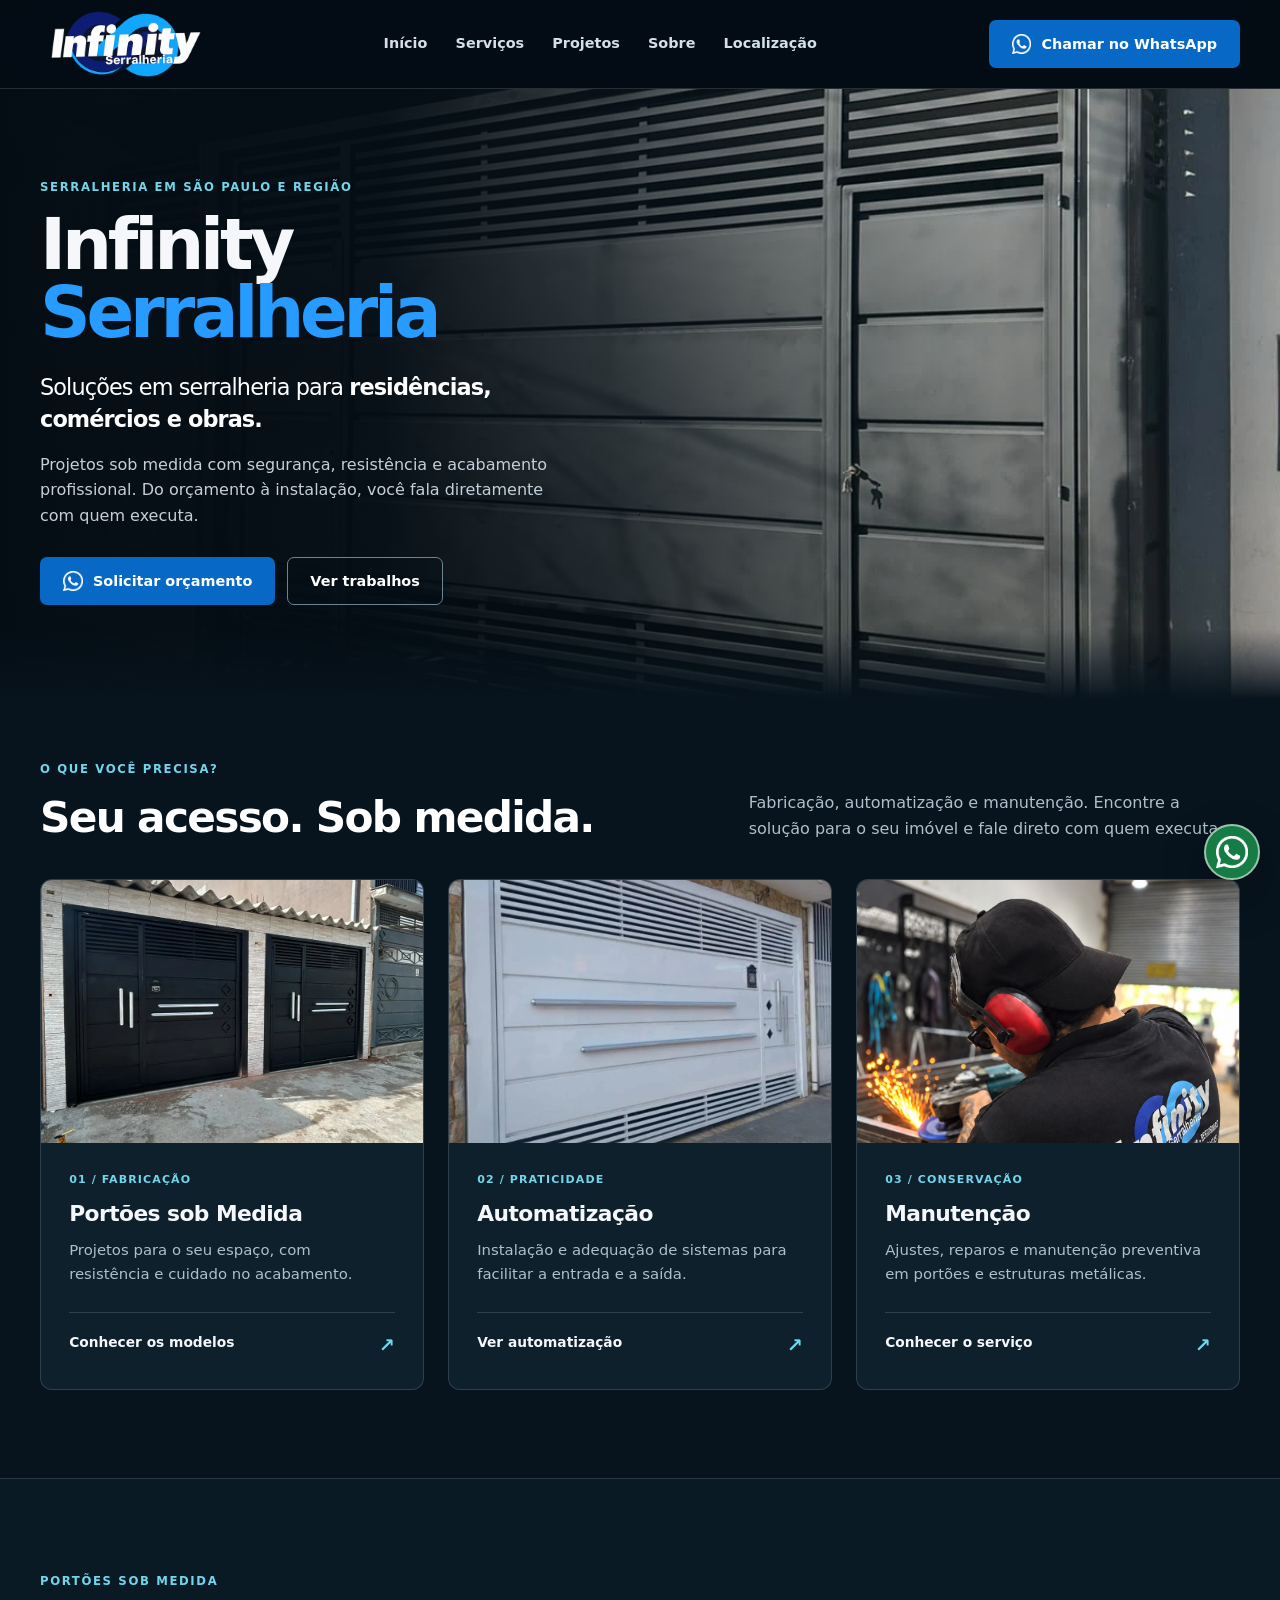
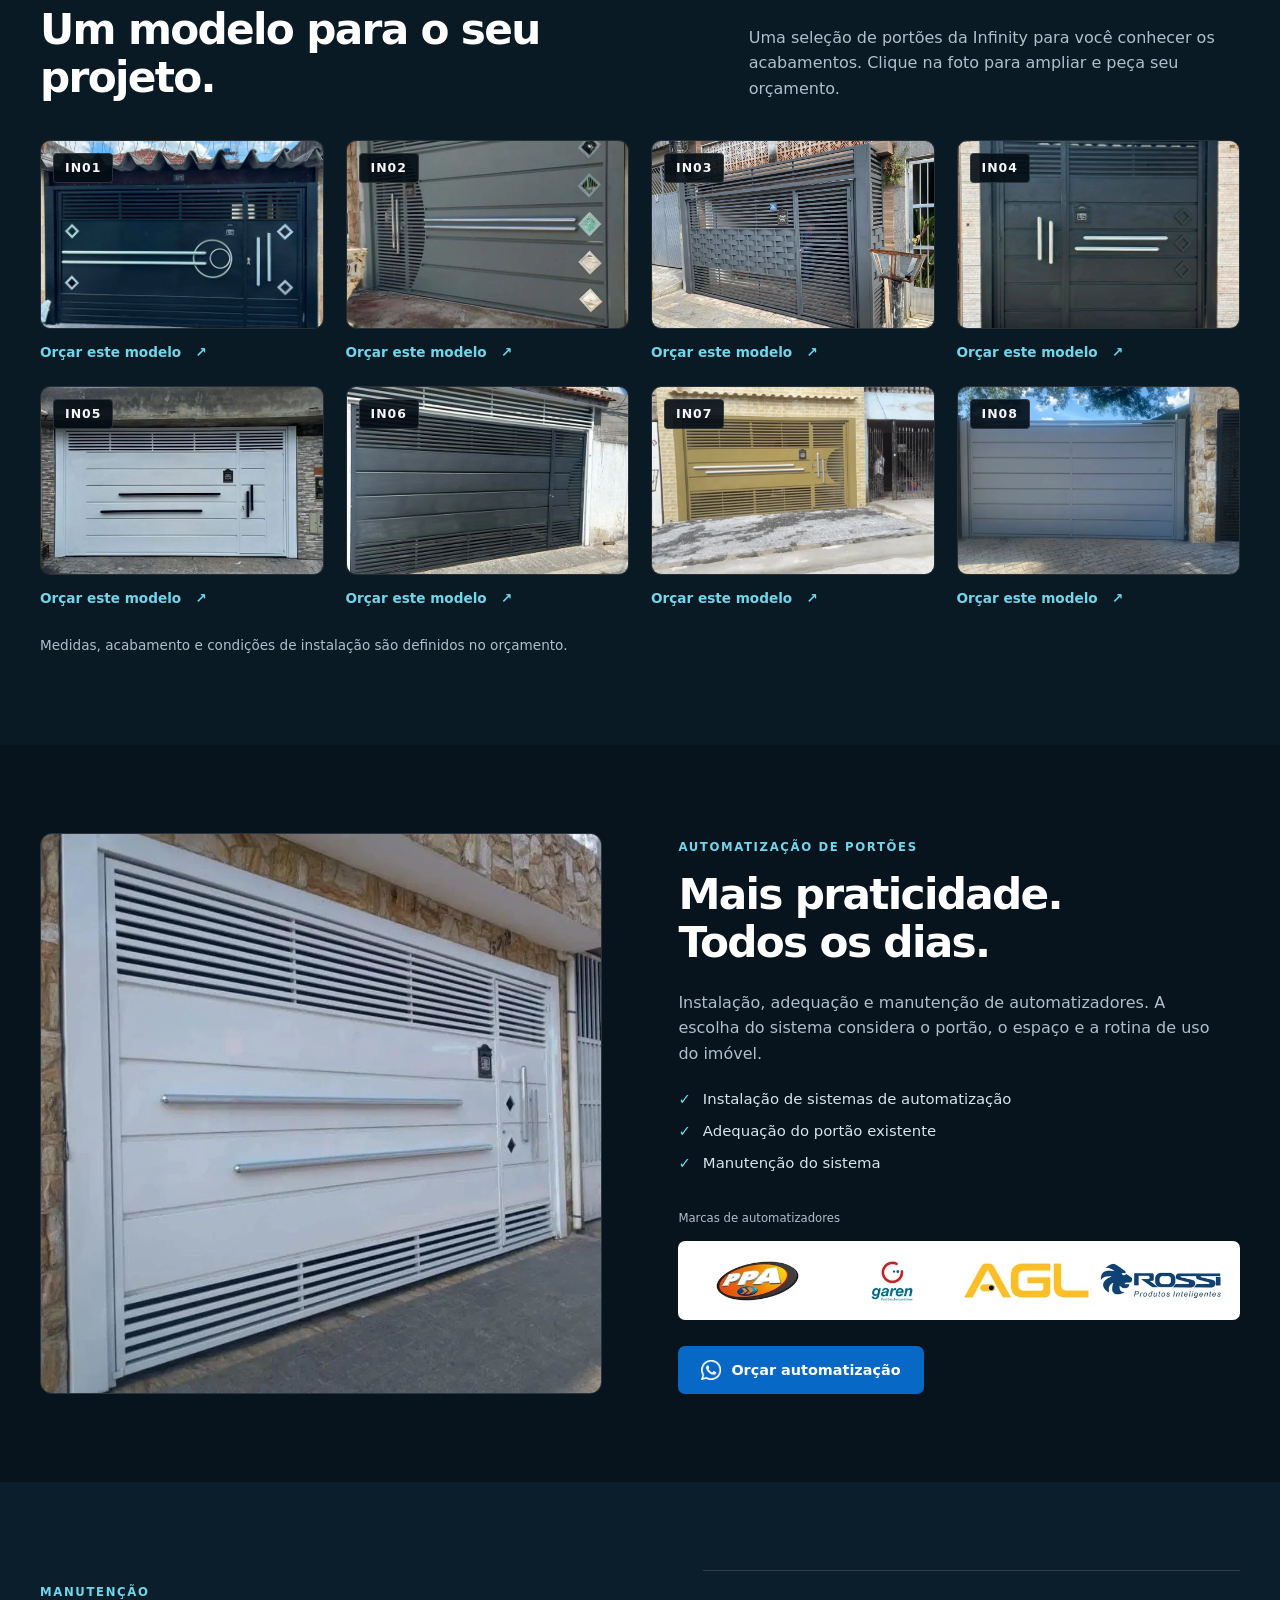
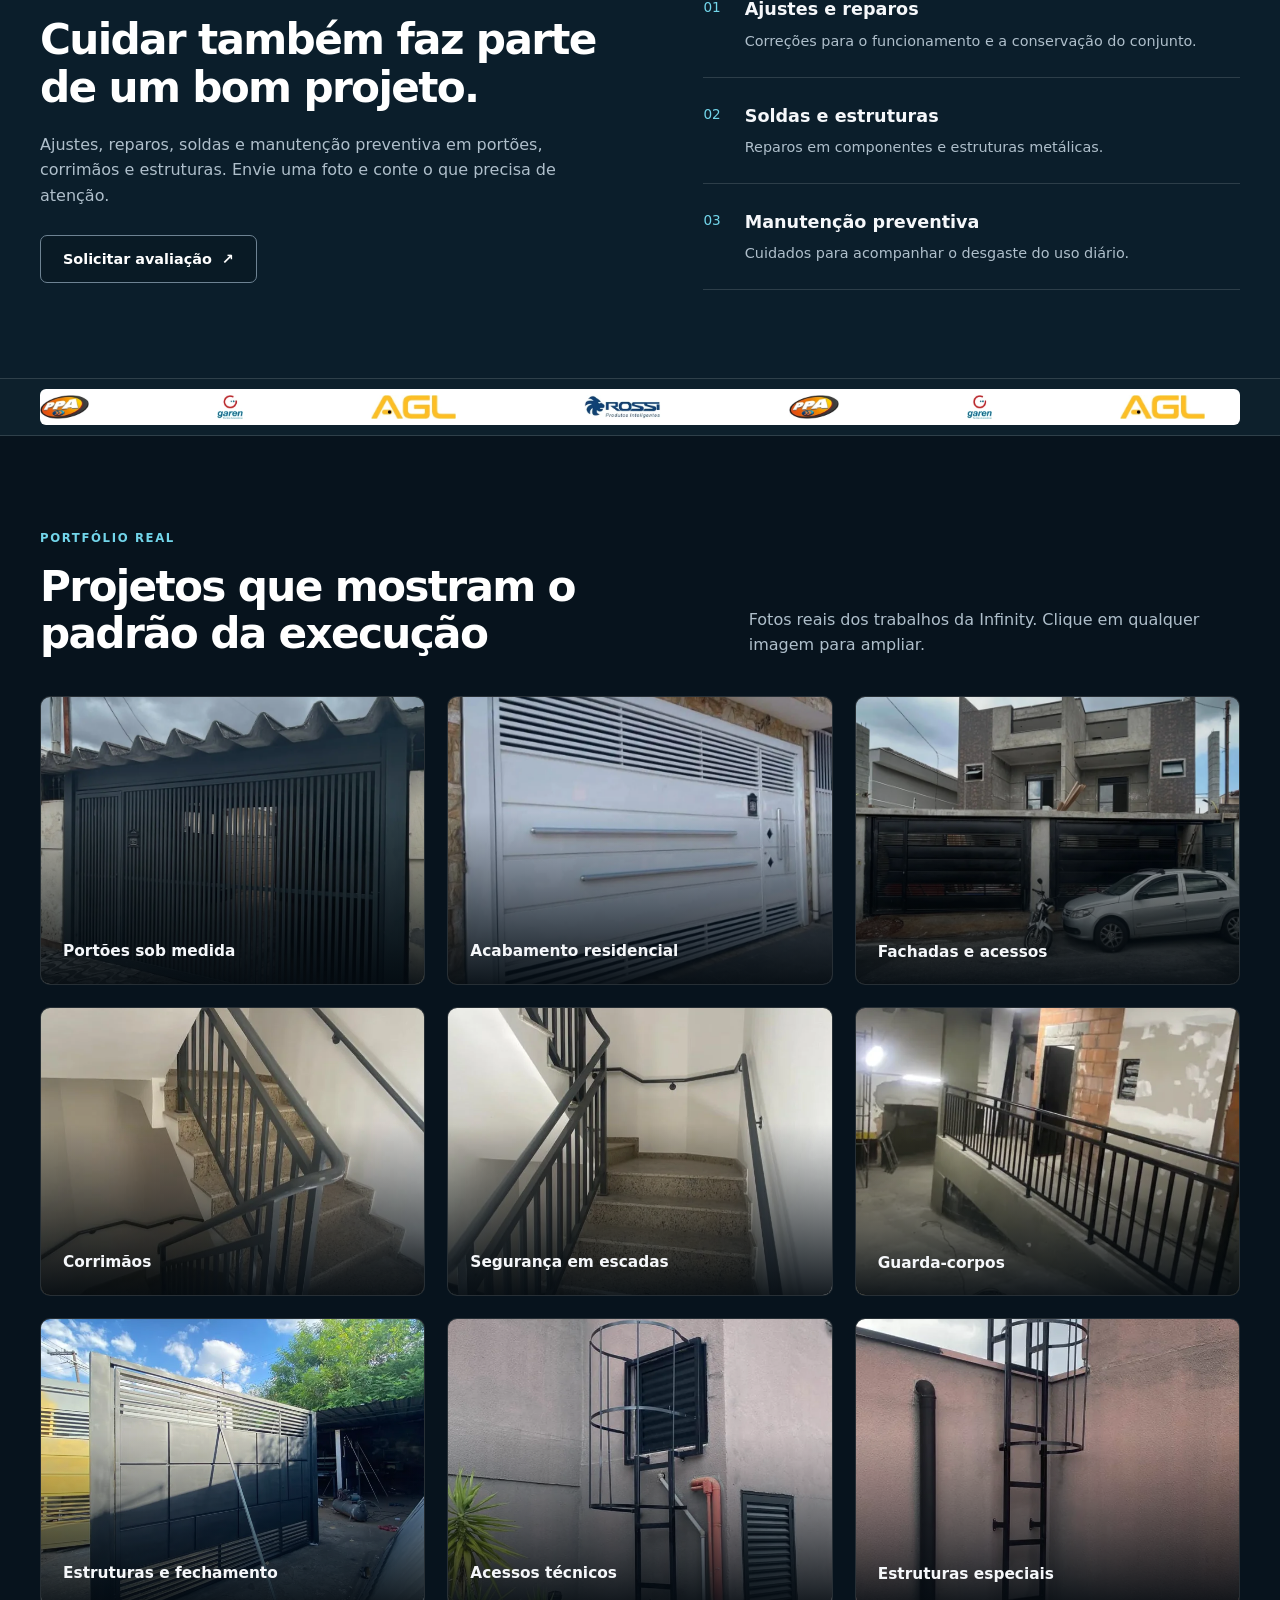
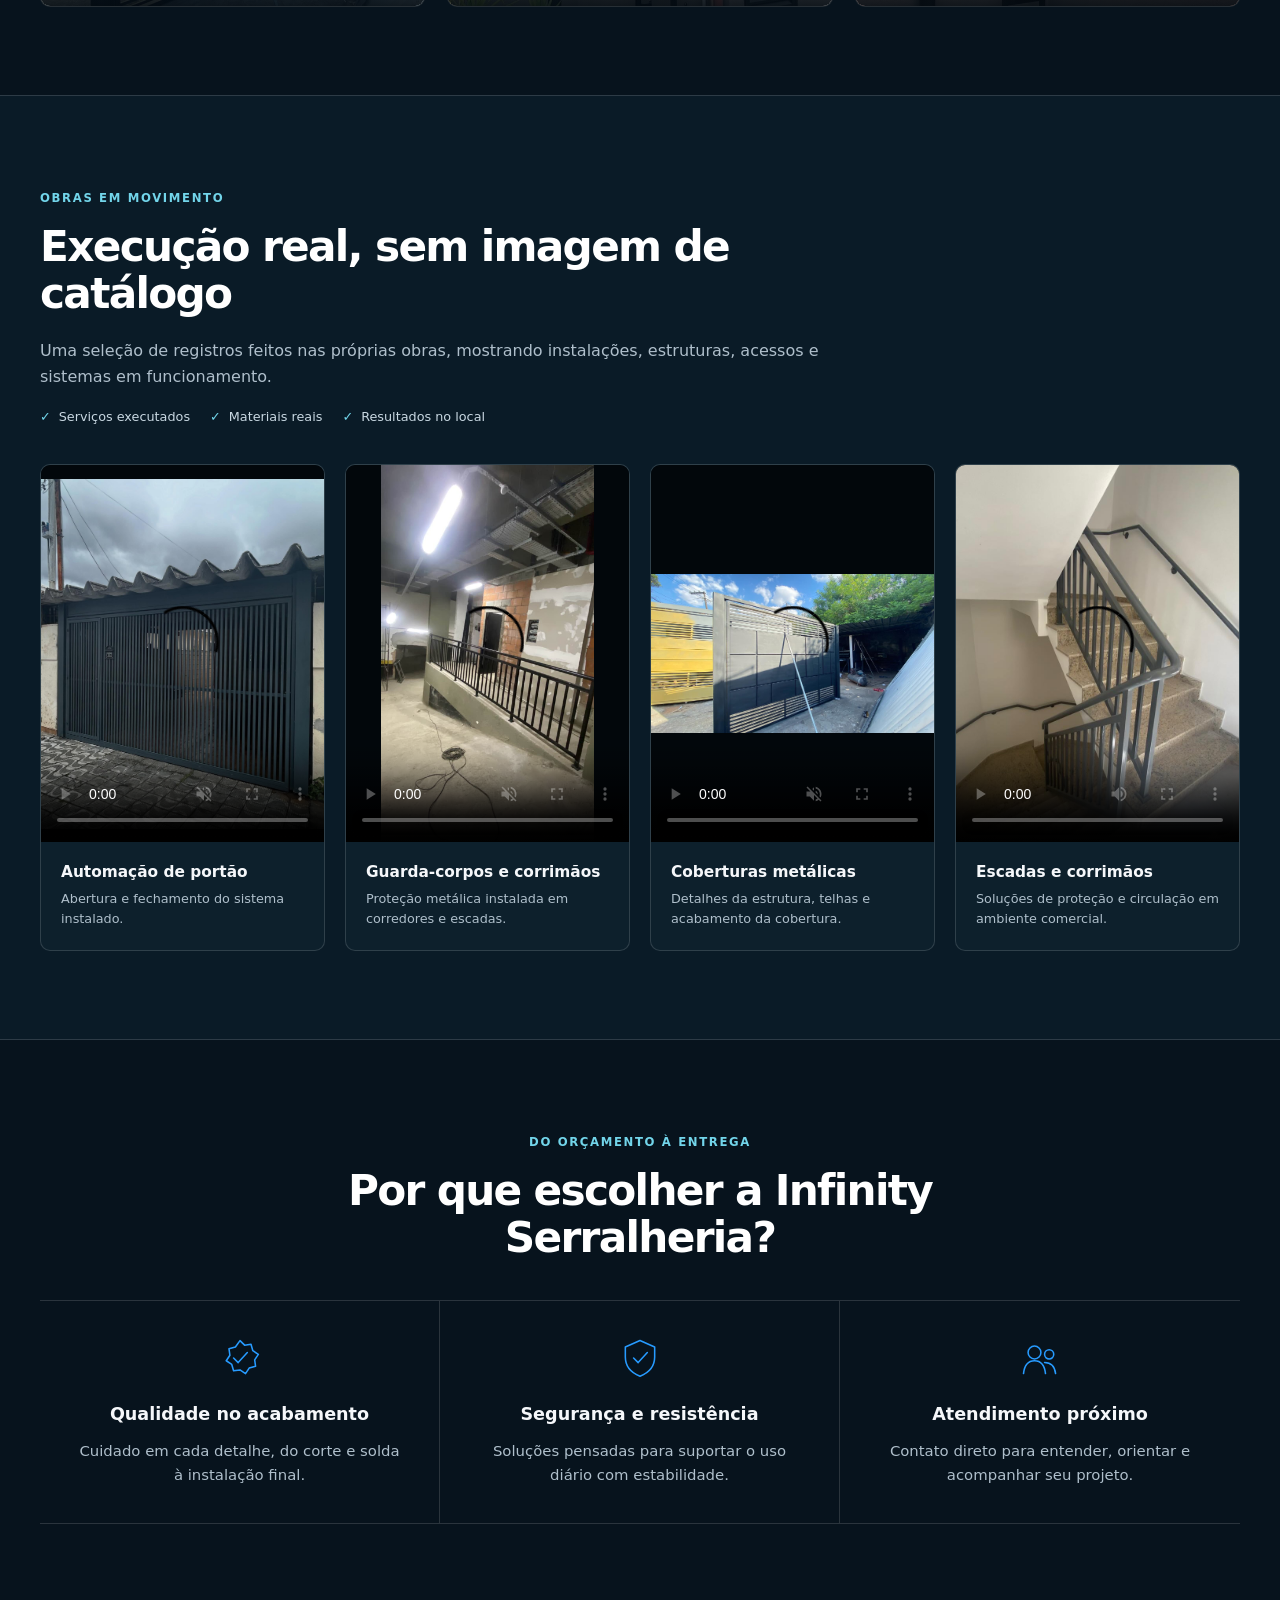
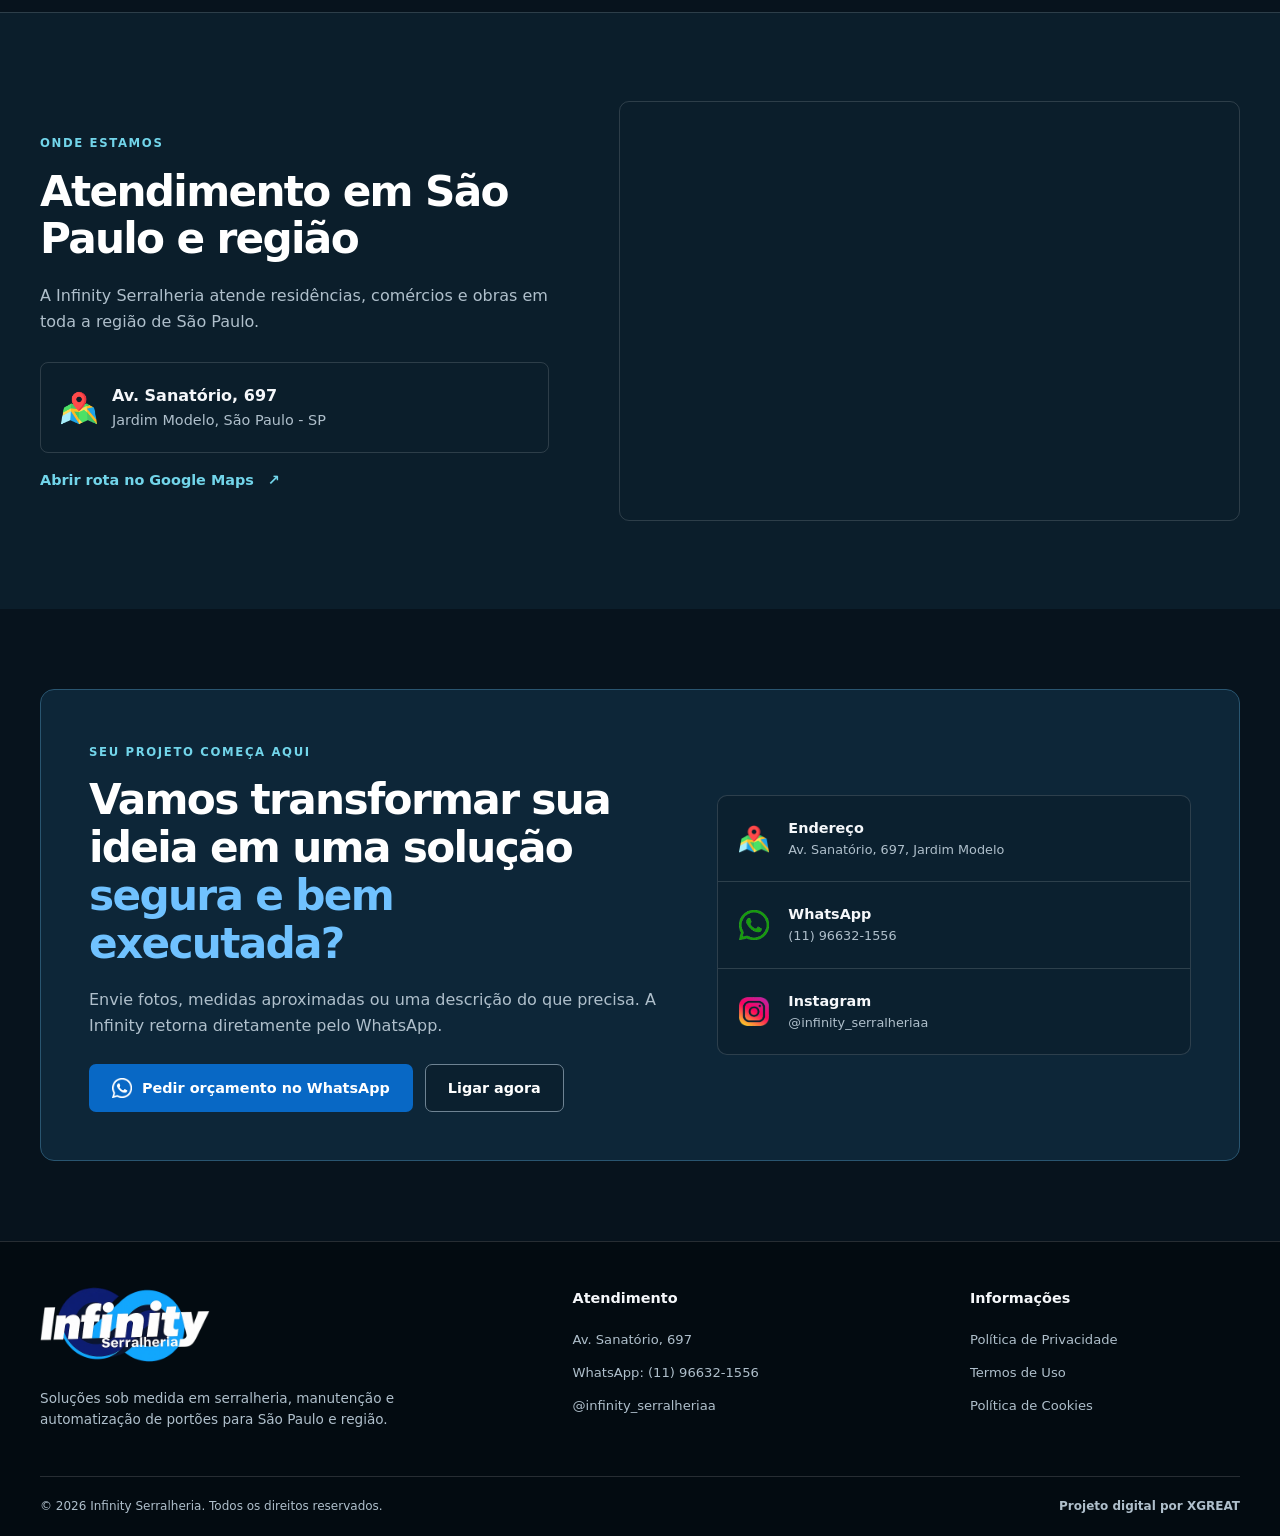
==== commit f3b313c6: "Amplia vitrine de portões com quatro modelos selecionados" ====
--- a/index.html
+++ b/index.html
@@ -13,7 +13,7 @@
 <title>Infinity Serralheria | São Paulo e Região</title>
 <link href="https://infinityserralheria.com.br/" rel="canonical"/>
 <link href="assets/FaviconInfinity.png" rel="icon" type="image/png"/>
-<link href="styles.css?v=20261102" rel="stylesheet"/>
+<link href="styles.css?v=20261115" rel="stylesheet"/>
 <script type="application/ld+json">
   {
     "@context": "https://schema.org",
@@ -85,7 +85,48 @@
 </div>
 </div>
 </section>
-<section aria-labelledby="catalog-title" class="section catalog" id="portoes"><div class="container"><div class="section-heading section-heading-left"><div><span class="eyebrow">Portões sob medida</span><h2 id="catalog-title">Um modelo para o seu projeto.</h2></div><p>Uma seleção de portões da Infinity para você conhecer os acabamentos. Clique na foto para ampliar e peça seu orçamento.</p></div><div class="catalog-grid"><article aria-label="Modelo IN01" class="catalog-card"><button aria-label="Ampliar portão IN01" class="catalog-photo" data-full="assets/2.jpeg" type="button"><img alt="Portão preto com detalhes geométricos" decoding="async" height="1600" loading="lazy" src="assets/modelo-2.webp" width="1200"/><span aria-hidden="true" class="model-code">IN01</span></button><div class="catalog-body"><a class="text-link" href="https://wa.me/5511966321556?text=Olá%2C%20vi%20o%20modelo%20Detalhes%20geométricos%20no%20site%20e%20gostaria%20de%20um%20orçamento%20de%20portão." rel="noopener noreferrer" target="_blank">Orçar este modelo <span aria-hidden="true">↗</span></a></div></article><article aria-label="Modelo IN02" class="catalog-card"><button aria-label="Ampliar portão IN02" class="catalog-photo" data-full="assets/11.jpeg" type="button"><img alt="Portão cinza com detalhes em losango" decoding="async" height="1024" loading="lazy" src="assets/modelo-11.webp" width="576"/><span aria-hidden="true" class="model-code">IN02</span></button><div class="catalog-body"><a class="text-link" href="https://wa.me/5511966321556?text=Olá%2C%20vi%20o%20modelo%20Detalhes%20em%20losango%20no%20site%20e%20gostaria%20de%20um%20orçamento%20de%20portão." rel="noopener noreferrer" target="_blank">Orçar este modelo <span aria-hidden="true">↗</span></a></div></article><article aria-label="Modelo IN03" class="catalog-card"><button aria-label="Ampliar portão IN03" class="catalog-photo" data-full="assets/portao2.jpg" type="button"><img alt="Portão cinza com frisos horizontais" decoding="async" height="675" loading="lazy" src="assets/modelo-portao2.webp" width="1200"/><span aria-hidden="true" class="model-code">IN03</span></button><div class="catalog-body"><a class="text-link" href="https://wa.me/5511966321556?text=Olá%2C%20vi%20o%20modelo%20Frisos%20horizontais%20no%20site%20e%20gostaria%20de%20um%20orçamento%20de%20portão." rel="noopener noreferrer" target="_blank">Orçar este modelo <span aria-hidden="true">↗</span></a></div></article><article aria-label="Modelo IN04" class="catalog-card"><button aria-label="Ampliar portão IN04" class="catalog-photo" data-full="assets/3.jpeg" type="button"><img alt="Portão preto com puxadores metálicos" decoding="async" height="1600" loading="lazy" src="assets/modelo-3.webp" width="1200"/><span aria-hidden="true" class="model-code">IN04</span></button><div class="catalog-body"><a class="text-link" href="https://wa.me/5511966321556?text=Olá%2C%20vi%20o%20modelo%20Puxadores%20metálicos%20no%20site%20e%20gostaria%20de%20um%20orçamento%20de%20portão." rel="noopener noreferrer" target="_blank">Orçar este modelo <span aria-hidden="true">↗</span></a></div></article></div><p class="section-note">Medidas, acabamento e condições de instalação são definidos no orçamento.</p></div></section>
+<section aria-labelledby="catalog-title" class="section catalog" id="portoes"><div class="container"><div class="section-heading section-heading-left"><div><span class="eyebrow">Portões sob medida</span><h2 id="catalog-title">Um modelo para o seu projeto.</h2></div><p>Uma seleção de portões da Infinity para você conhecer os acabamentos. Clique na foto para ampliar e peça seu orçamento.</p></div><div class="catalog-grid">
+<article aria-label="Modelo IN01" class="catalog-card"><button aria-label="Ampliar portão IN01" class="catalog-photo" data-full="assets/2.jpeg" type="button"><img alt="Portão preto com detalhes geométricos" decoding="async" height="1600" loading="lazy" src="assets/modelo-2.webp" width="1200"/><span aria-hidden="true" class="model-code">IN01</span></button><div class="catalog-body"><a class="text-link" href="https://wa.me/5511966321556?text=Olá%2C%20vi%20o%20modelo%20Detalhes%20geométricos%20no%20site%20e%20gostaria%20de%20um%20orçamento%20de%20portão." rel="noopener noreferrer" target="_blank">Orçar este modelo <span aria-hidden="true">↗</span></a></div></article>
+<article aria-label="Modelo IN02" class="catalog-card"><button aria-label="Ampliar portão IN02" class="catalog-photo" data-full="assets/11.jpeg" type="button"><img alt="Portão cinza com detalhes em losango" decoding="async" height="1024" loading="lazy" src="assets/modelo-11.webp" width="576"/><span aria-hidden="true" class="model-code">IN02</span></button><div class="catalog-body"><a class="text-link" href="https://wa.me/5511966321556?text=Olá%2C%20vi%20o%20modelo%20Detalhes%20em%20losango%20no%20site%20e%20gostaria%20de%20um%20orçamento%20de%20portão." rel="noopener noreferrer" target="_blank">Orçar este modelo <span aria-hidden="true">↗</span></a></div></article>
+<article aria-label="Modelo IN03" class="catalog-card"><button aria-label="Ampliar portão IN03" class="catalog-photo" data-full="assets/portao2.jpg" type="button"><img alt="Portão cinza com frisos horizontais" decoding="async" height="675" loading="lazy" src="assets/modelo-portao2.webp" width="1200"/><span aria-hidden="true" class="model-code">IN03</span></button><div class="catalog-body"><a class="text-link" href="https://wa.me/5511966321556?text=Olá%2C%20vi%20o%20modelo%20Frisos%20horizontais%20no%20site%20e%20gostaria%20de%20um%20orçamento%20de%20portão." rel="noopener noreferrer" target="_blank">Orçar este modelo <span aria-hidden="true">↗</span></a></div></article>
+<article aria-label="Modelo IN04" class="catalog-card"><button aria-label="Ampliar portão IN04" class="catalog-photo" data-full="assets/3.jpeg" type="button"><img alt="Portão preto com puxadores metálicos" decoding="async" height="1600" loading="lazy" src="assets/modelo-3.webp" width="1200"/><span aria-hidden="true" class="model-code">IN04</span></button><div class="catalog-body"><a class="text-link" href="https://wa.me/5511966321556?text=Olá%2C%20vi%20o%20modelo%20Puxadores%20metálicos%20no%20site%20e%20gostaria%20de%20um%20orçamento%20de%20portão." rel="noopener noreferrer" target="_blank">Orçar este modelo <span aria-hidden="true">↗</span></a></div></article>
+<article aria-label="Modelo IN05" class="catalog-card">
+  <button aria-label="Ampliar portão IN05" class="catalog-photo" data-full="assets/I8.jpeg.jpeg" type="button">
+    <img alt="Portão branco com puxadores escuros" decoding="async" height="687" loading="lazy" src="assets/modelo-in05.webp" width="850"/>
+    <span aria-hidden="true" class="model-code">IN05</span>
+  </button>
+  <div class="catalog-body">
+    <a class="text-link" href="https://wa.me/5511966321556?text=Ol%C3%A1%2C%20vi%20o%20modelo%20IN05%20no%20site%20e%20gostaria%20de%20um%20or%C3%A7amento%20de%20port%C3%A3o." rel="noopener noreferrer" target="_blank">Orçar este modelo <span aria-hidden="true">↗</span></a>
+  </div>
+</article>
+<article aria-label="Modelo IN06" class="catalog-card">
+  <button aria-label="Ampliar portão IN06" class="catalog-photo" data-full="assets/I9.jpeg.jpeg" type="button">
+    <img alt="Portão preto com faixas ventiladas" decoding="async" height="950" loading="lazy" src="assets/modelo-in06.webp" width="712"/>
+    <span aria-hidden="true" class="model-code">IN06</span>
+  </button>
+  <div class="catalog-body">
+    <a class="text-link" href="https://wa.me/5511966321556?text=Ol%C3%A1%2C%20vi%20o%20modelo%20IN06%20no%20site%20e%20gostaria%20de%20um%20or%C3%A7amento%20de%20port%C3%A3o." rel="noopener noreferrer" target="_blank">Orçar este modelo <span aria-hidden="true">↗</span></a>
+  </div>
+</article>
+<article aria-label="Modelo IN07" class="catalog-card">
+  <button aria-label="Ampliar portão IN07" class="catalog-photo" data-full="assets/I16.jpeg.jpeg" type="button">
+    <img alt="Portão dourado com detalhes metálicos" decoding="async" height="638" loading="lazy" src="assets/modelo-in07.webp" width="850"/>
+    <span aria-hidden="true" class="model-code">IN07</span>
+  </button>
+  <div class="catalog-body">
+    <a class="text-link" href="https://wa.me/5511966321556?text=Ol%C3%A1%2C%20vi%20o%20modelo%20IN07%20no%20site%20e%20gostaria%20de%20um%20or%C3%A7amento%20de%20port%C3%A3o." rel="noopener noreferrer" target="_blank">Orçar este modelo <span aria-hidden="true">↗</span></a>
+  </div>
+</article>
+<article aria-label="Modelo IN08" class="catalog-card">
+  <button aria-label="Ampliar portão IN08" class="catalog-photo" data-full="assets/I28.jpeg.jpeg" type="button">
+    <img alt="Portão cinza de linhas horizontais entre pilares de pedra" decoding="async" height="478" loading="lazy" src="assets/modelo-in08.webp" width="850"/>
+    <span aria-hidden="true" class="model-code">IN08</span>
+  </button>
+  <div class="catalog-body">
+    <a class="text-link" href="https://wa.me/5511966321556?text=Ol%C3%A1%2C%20vi%20o%20modelo%20IN08%20no%20site%20e%20gostaria%20de%20um%20or%C3%A7amento%20de%20port%C3%A3o." rel="noopener noreferrer" target="_blank">Orçar este modelo <span aria-hidden="true">↗</span></a>
+  </div>
+</article>
+</div><p class="section-note">Medidas, acabamento e condições de instalação são definidos no orçamento.</p></div></section>
 <section aria-labelledby="automation-title" class="section automation" id="automatizacao"><div class="container automation-layout"><div class="automation-image"><img alt="Portão branco com detalhes horizontais" decoding="async" height="960" loading="lazy" src="assets/outb2-card.webp" width="960"/></div><div class="automation-copy"><span class="eyebrow">Automatização de portões</span><h2 id="automation-title">Mais praticidade.<br/>Todos os dias.</h2><p>Instalação, adequação e manutenção de automatizadores. A escolha do sistema considera o portão, o espaço e a rotina de uso do imóvel.</p><ul class="detail-list"><li>Instalação de sistemas de automatização</li><li>Adequação do portão existente</li><li>Manutenção do sistema</li></ul><span class="brand-label">Marcas de automatizadores</span><ul aria-label="Marcas de automatizadores" class="brand-grid"><li><img alt="PPA" decoding="async" height="72" loading="lazy" src="assets/logos/PPA_strip.webp" width="148"/></li><li><img alt="Garen" decoding="async" height="72" loading="lazy" src="assets/logos/Garen_strip.webp" width="76"/></li><li><img alt="AGL" decoding="async" height="62" loading="lazy" src="assets/logos/AGL_strip.webp" width="220"/></li><li><img alt="Rossi" decoding="async" height="68" loading="lazy" src="assets/logos/Rossi_strip.webp" width="220"/></li></ul><a class="btn btn-primary" href="https://wa.me/5511966321556?text=Olá%2C%20gostaria%20de%20um%20orçamento%20para%20automatização%20de%20portão." rel="noopener noreferrer" target="_blank"><img alt="" aria-hidden="true" decoding="async" height="390" src="assets/Whats.png" width="388"/> Orçar automatização</a></div></div></section>
 <section aria-labelledby="maintenance-title" class="section maintenance" id="manutencao"><div class="container maintenance-layout"><div><span class="eyebrow">Manutenção</span><h2 id="maintenance-title">Cuidar também faz parte<br/>de um bom projeto.</h2><p>Ajustes, reparos, soldas e manutenção preventiva em portões, corrimãos e estruturas. Envie uma foto e conte o que precisa de atenção.</p><a class="btn btn-ghost" href="https://wa.me/5511966321556?text=Olá%2C%20preciso%20de%20manutenção%20e%20gostaria%20de%20uma%20avaliação." rel="noopener noreferrer" target="_blank">Solicitar avaliação <span aria-hidden="true">↗</span></a></div><ul class="maintenance-list"><li><span aria-hidden="true">01</span><div><h3>Ajustes e reparos</h3><p>Correções para o funcionamento e a conservação do conjunto.</p></div></li><li><span aria-hidden="true">02</span><div><h3>Soldas e estruturas</h3><p>Reparos em componentes e estruturas metálicas.</p></div></li><li><span aria-hidden="true">03</span><div><h3>Manutenção preventiva</h3><p>Cuidados para acompanhar o desgaste do uso diário.</p></div></li></ul></div></section>
 <section aria-label="Marcas de automatizadores: PPA, Garen, AGL e Rossi" class="brands-strip"><div class="container brands-inner"><div class="brands-window" tabindex="0"><div aria-hidden="true" class="brands-track"><div class="brands-group"><img alt="" decoding="async" height="72" loading="lazy" src="assets/logos/PPA_strip.webp" width="148"/><img alt="" decoding="async" height="72" loading="lazy" src="assets/logos/Garen_strip.webp" width="76"/><img alt="" decoding="async" height="62" loading="lazy" src="assets/logos/AGL_strip.webp" width="220"/><img alt="" decoding="async" height="68" loading="lazy" src="assets/logos/Rossi_strip.webp" width="220"/></div><div class="brands-group"><img alt="" decoding="async" height="72" loading="lazy" src="assets/logos/PPA_strip.webp" width="148"/><img alt="" decoding="async" height="72" loading="lazy" src="assets/logos/Garen_strip.webp" width="76"/><img alt="" decoding="async" height="62" loading="lazy" src="assets/logos/AGL_strip.webp" width="220"/><img alt="" decoding="async" height="68" loading="lazy" src="assets/logos/Rossi_strip.webp" width="220"/></div><div class="brands-group"><img alt="" decoding="async" height="72" loading="lazy" src="assets/logos/PPA_strip.webp" width="148"/><img alt="" decoding="async" height="72" loading="lazy" src="assets/logos/Garen_strip.webp" width="76"/><img alt="" decoding="async" height="62" loading="lazy" src="assets/logos/AGL_strip.webp" width="220"/><img alt="" decoding="async" height="68" loading="lazy" src="assets/logos/Rossi_strip.webp" width="220"/></div></div></div></div></section>
--- a/styles.css
+++ b/styles.css
@@ -86,13 +86,12 @@
 .catalog { border-top: 1px solid var(--line); background: #0a1a25; }
 .catalog-grid { display: grid; grid-template-columns: repeat(4,minmax(0,1fr)); gap: 22px; }
 .catalog-card { min-width: 0; }
-.catalog-photo { position: relative; display: block; width: 100%; overflow: hidden; aspect-ratio: 4/5; border: 1px solid var(--line); border-radius: 10px; background: var(--bg-deep); }
+.catalog-photo { position: relative; display: block; width: 100%; overflow: hidden; aspect-ratio: 3/2; border: 1px solid var(--line); border-radius: 10px; background: var(--bg-deep); }
 .catalog-photo img { height: 100%; object-fit: cover; transition: transform .35s; }
 .catalog-photo:hover img { transform: scale(1.035); }
 .catalog-photo > span { position: absolute; right: 12px; bottom: 12px; padding: 6px 11px; border: 1px solid var(--line); border-radius: 4px; background: rgba(4,13,20,.9); font-size: .72rem; }
 .catalog-photo > .model-code { top: 12px; left: 12px; right: auto; bottom: auto; font-size: .78rem; font-weight: 750; letter-spacing: .08em; line-height: 1.3; }
-.catalog-body { padding-top: 18px; }
-.catalog-body h3 { font-size: 1.02rem; font-weight: 650; }
+.catalog-body { padding-top: 6px; }
 .text-link { display: inline-flex; align-items: center; gap: 14px; margin-top: 16px; color: var(--cyan); font-size: .9rem; font-weight: 700; }
 .text-link:hover { text-decoration: underline; text-underline-offset: 5px; }
 .catalog-body .text-link { margin-top: 7px; font-size: .85rem; }
@@ -236,7 +235,6 @@
  .service-link { font-size: .78rem; }
  .section-heading-left { gap: 35px; }
  .catalog-grid { grid-template-columns: repeat(2,minmax(0,1fr)); gap: 30px 22px; }
- .catalog-photo { aspect-ratio: 1/1; }
  .automation-layout { grid-template-columns: .85fr 1fr; gap: 30px; }
  .brand-grid { gap: 12px; padding: 12px; }
  .project-grid { gap: 16px; }
@@ -277,9 +275,7 @@
  .service-body p { font-size: .93rem; margin-bottom: 22px; }
  .service-link { font-size: .88rem; }
  .catalog-grid { gap: 25px 14px; }
- .catalog-photo { aspect-ratio: 3/4; }
  .catalog-photo > span { bottom: 8px; right: 8px; padding: 5px 7px; font-size: .65rem; }
- .catalog-body h3 { font-size: .9rem; }
  .catalog-body .text-link { gap: 6px; font-size: .75rem; }
  .section-note { font-size: .8rem; }
  .automation-layout,.maintenance-layout { grid-template-columns: 1fr; gap: 30px; }
@@ -310,6 +306,9 @@
  .floating-whatsapp { right: 14px; bottom: 14px; width: 54px; height: 54px; }
  .back-to-top { bottom: 18px; }
 }
+@media (max-width: 560px) {
+ .catalog-grid { grid-template-columns: minmax(0,1fr); }
+}
 @media (max-width: 390px) {
  .hero-actions { grid-template-columns: 1fr; }
  .hero-inner.container { min-height: 720px; }
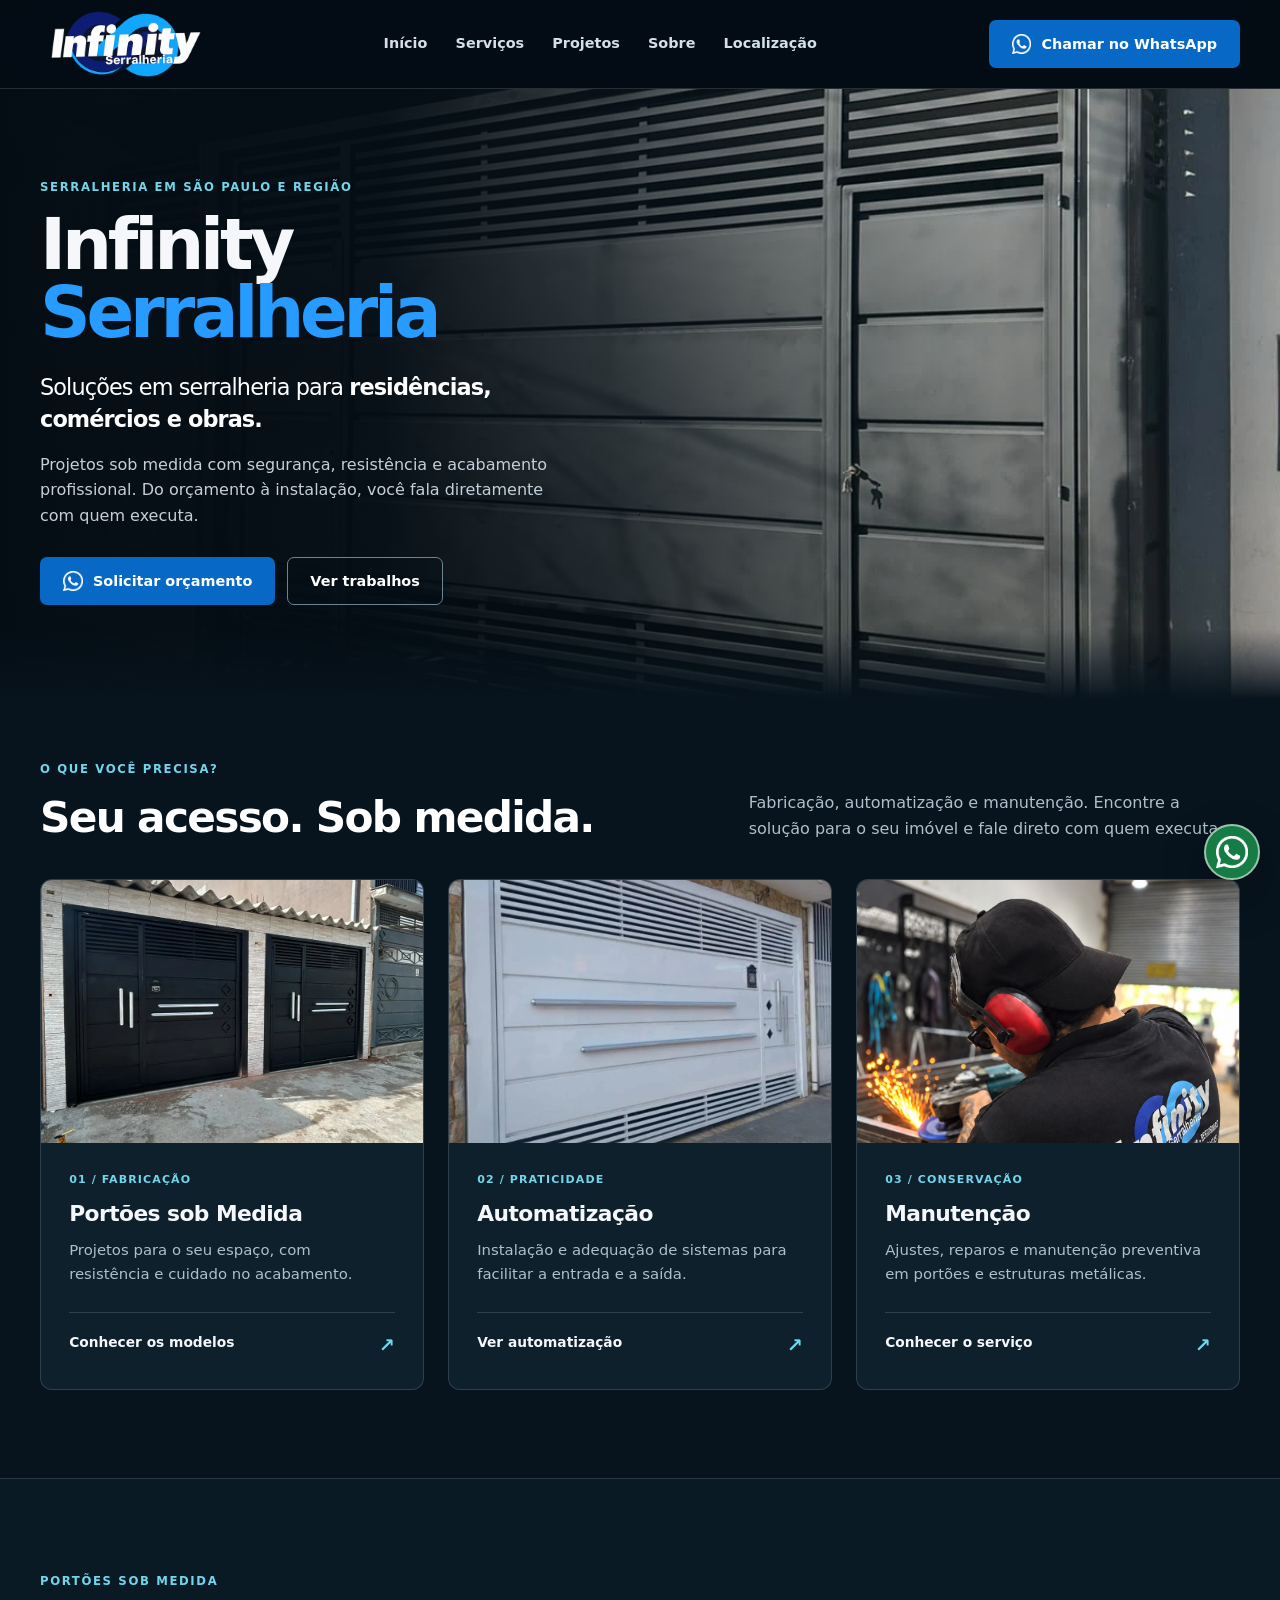
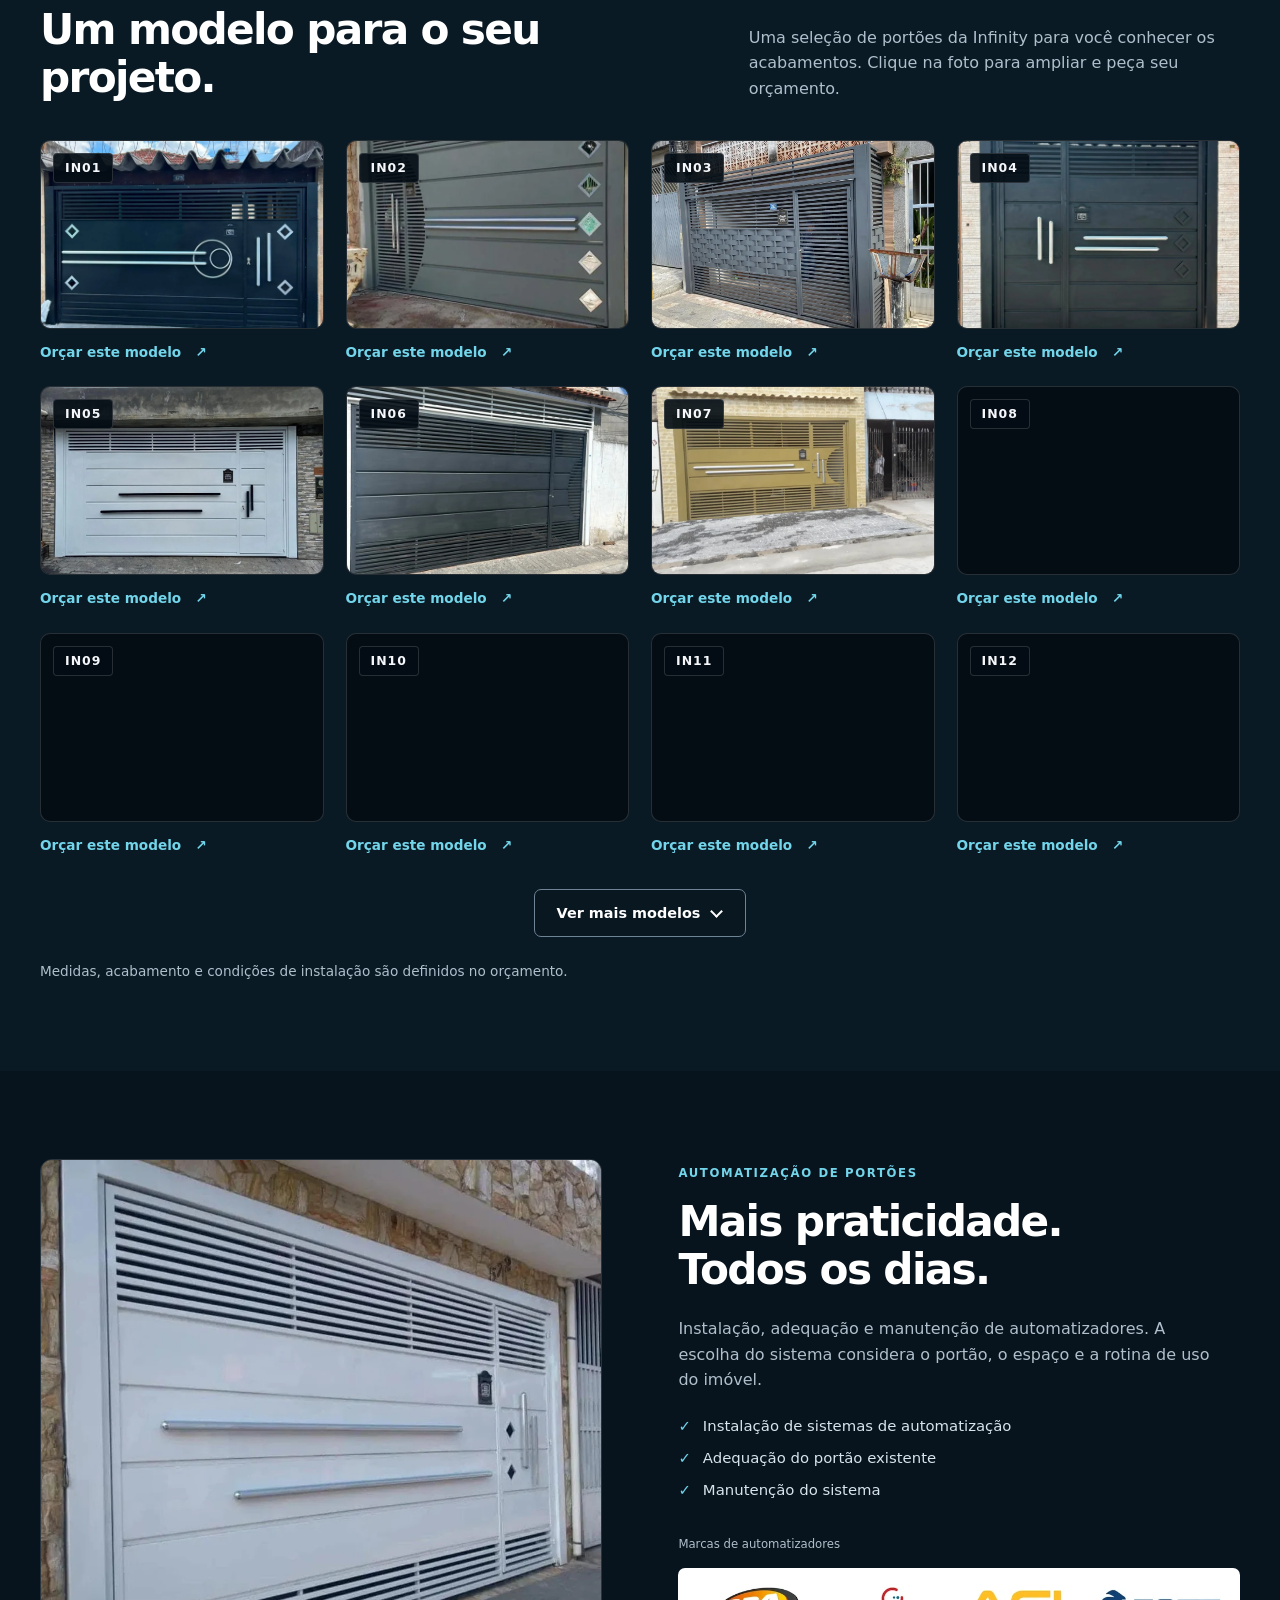
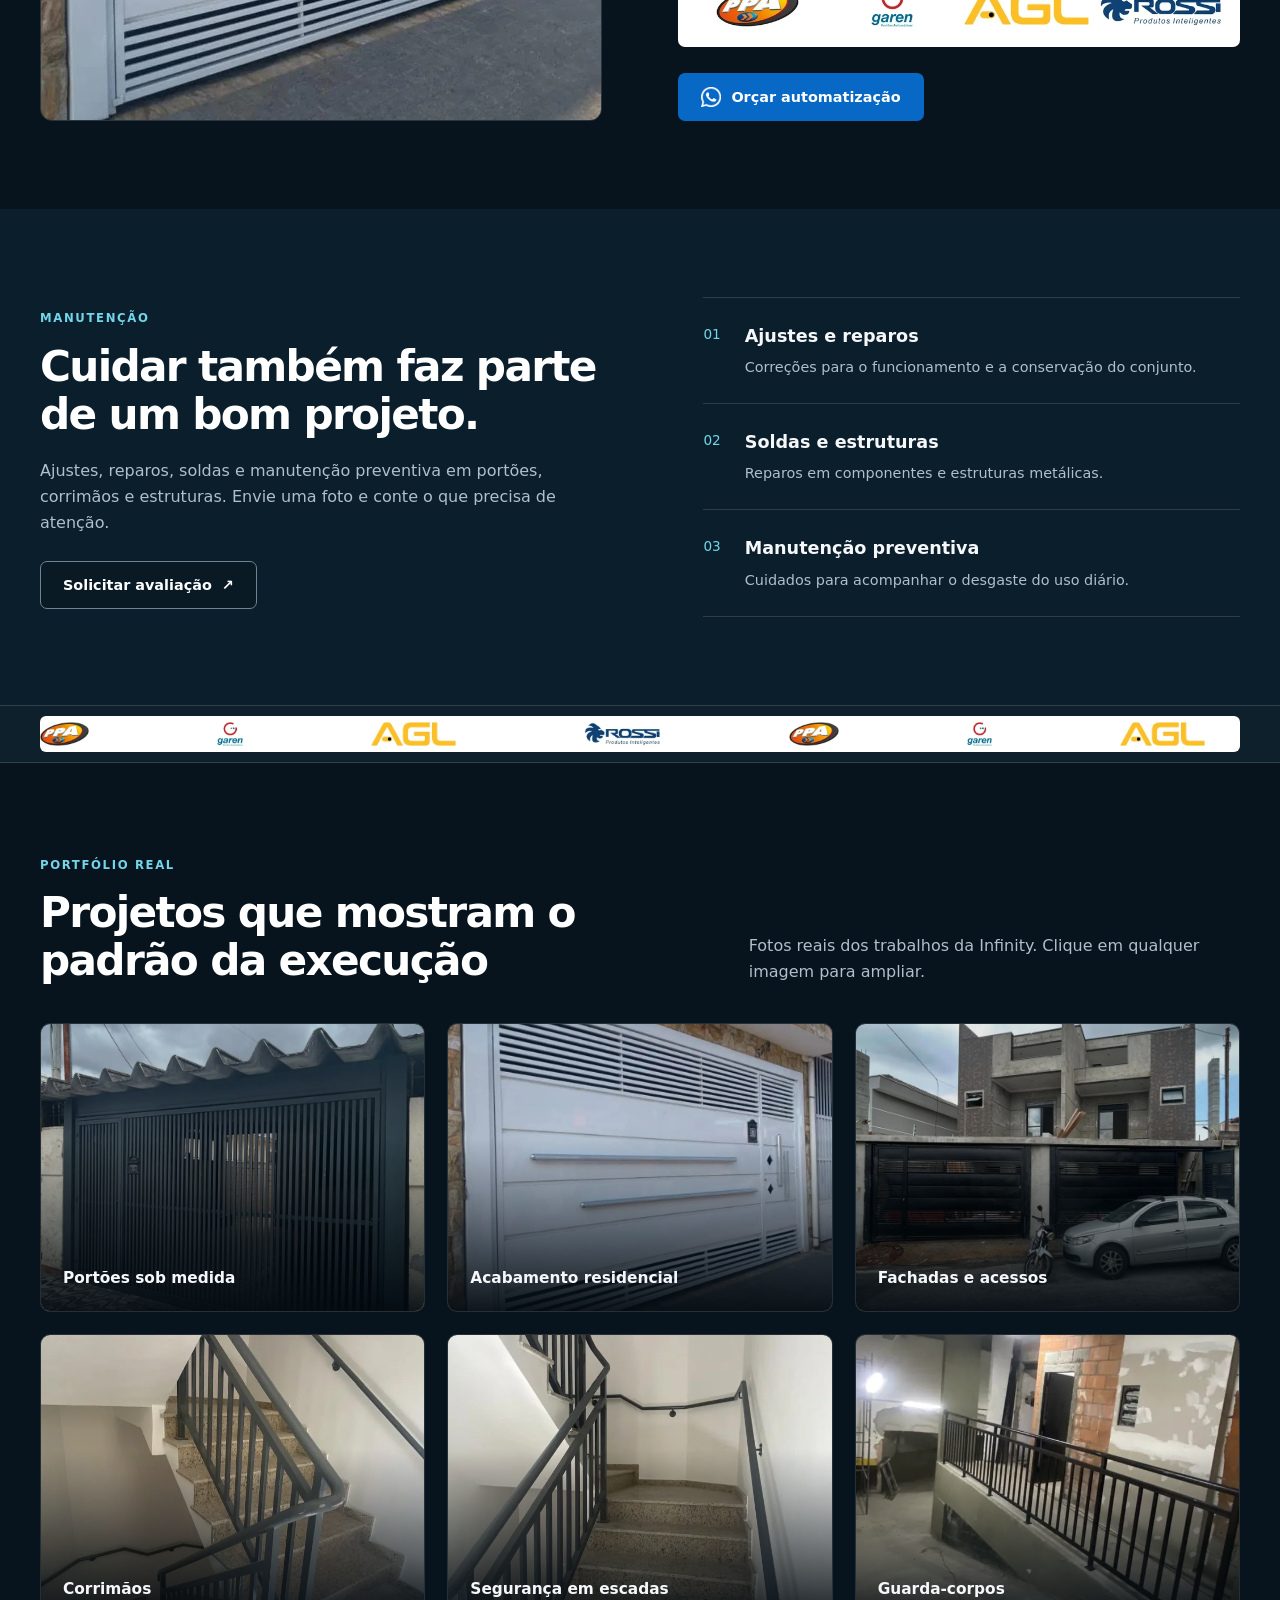
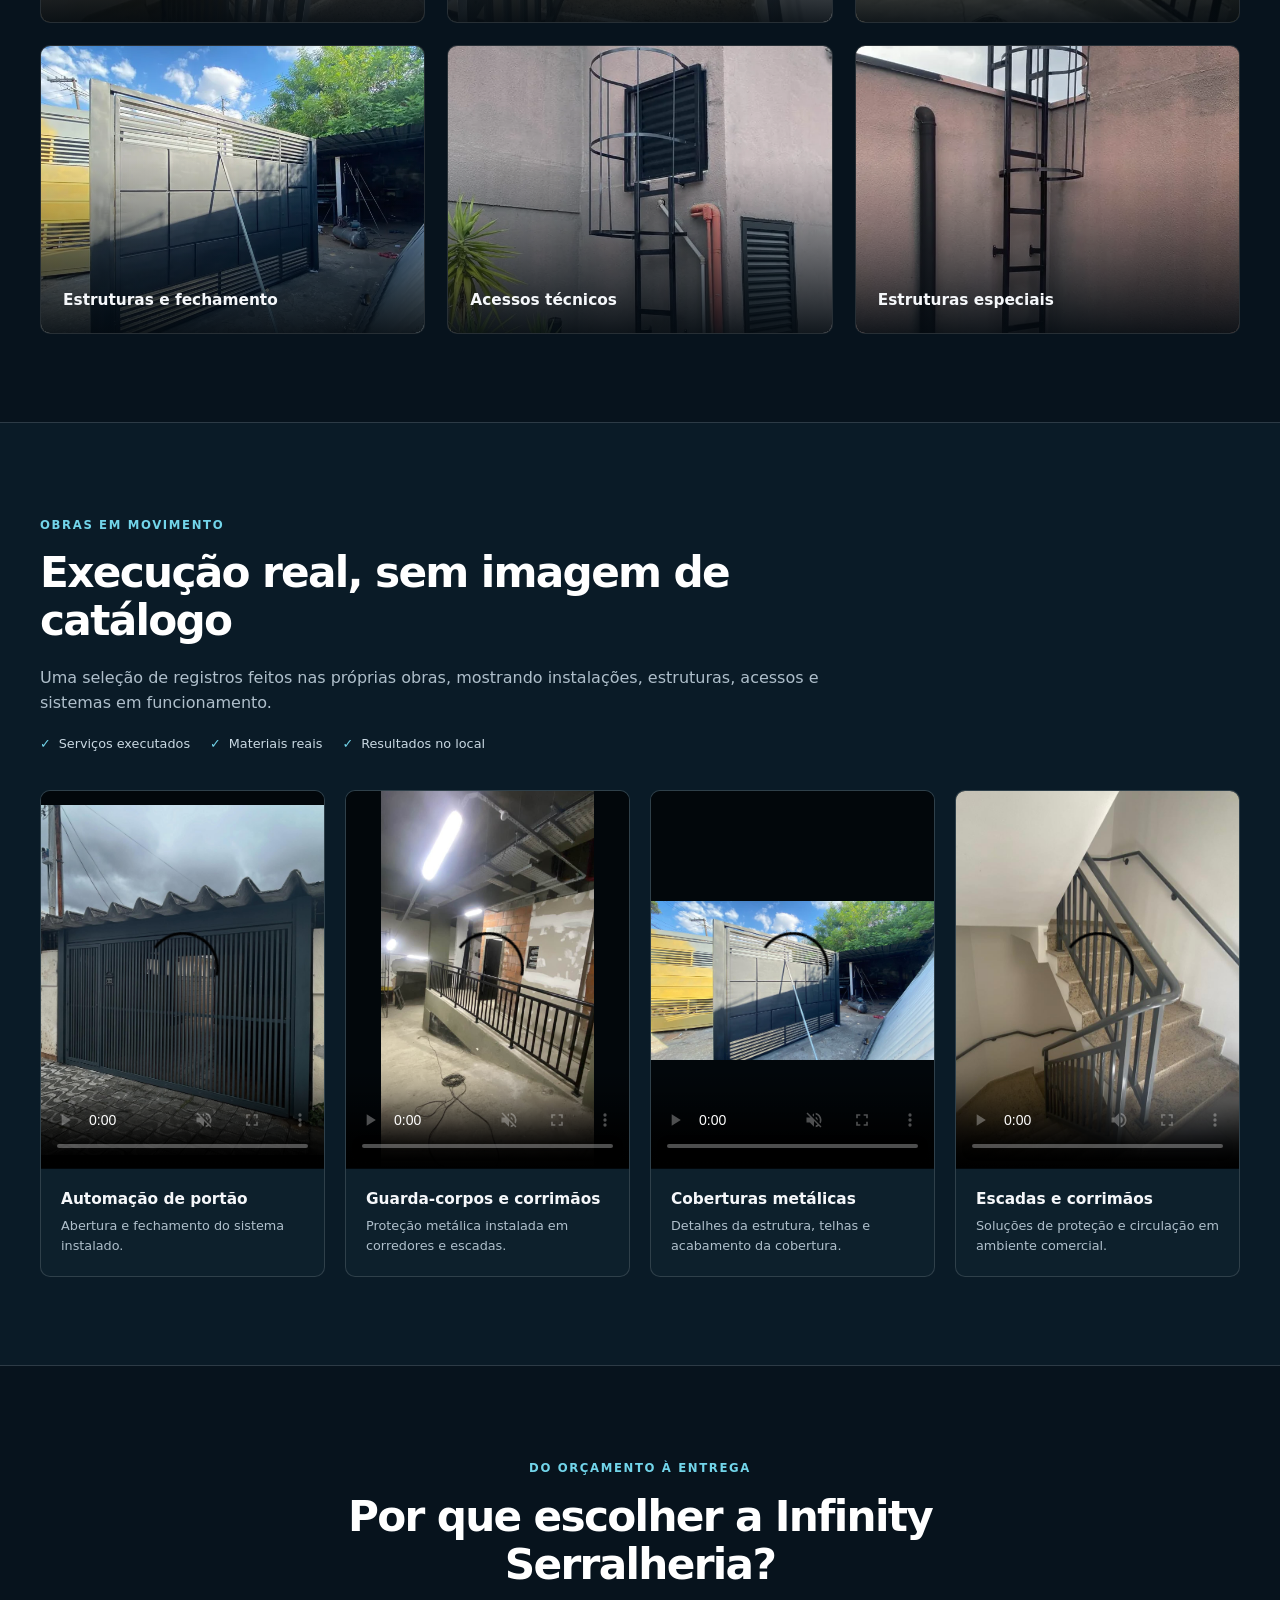
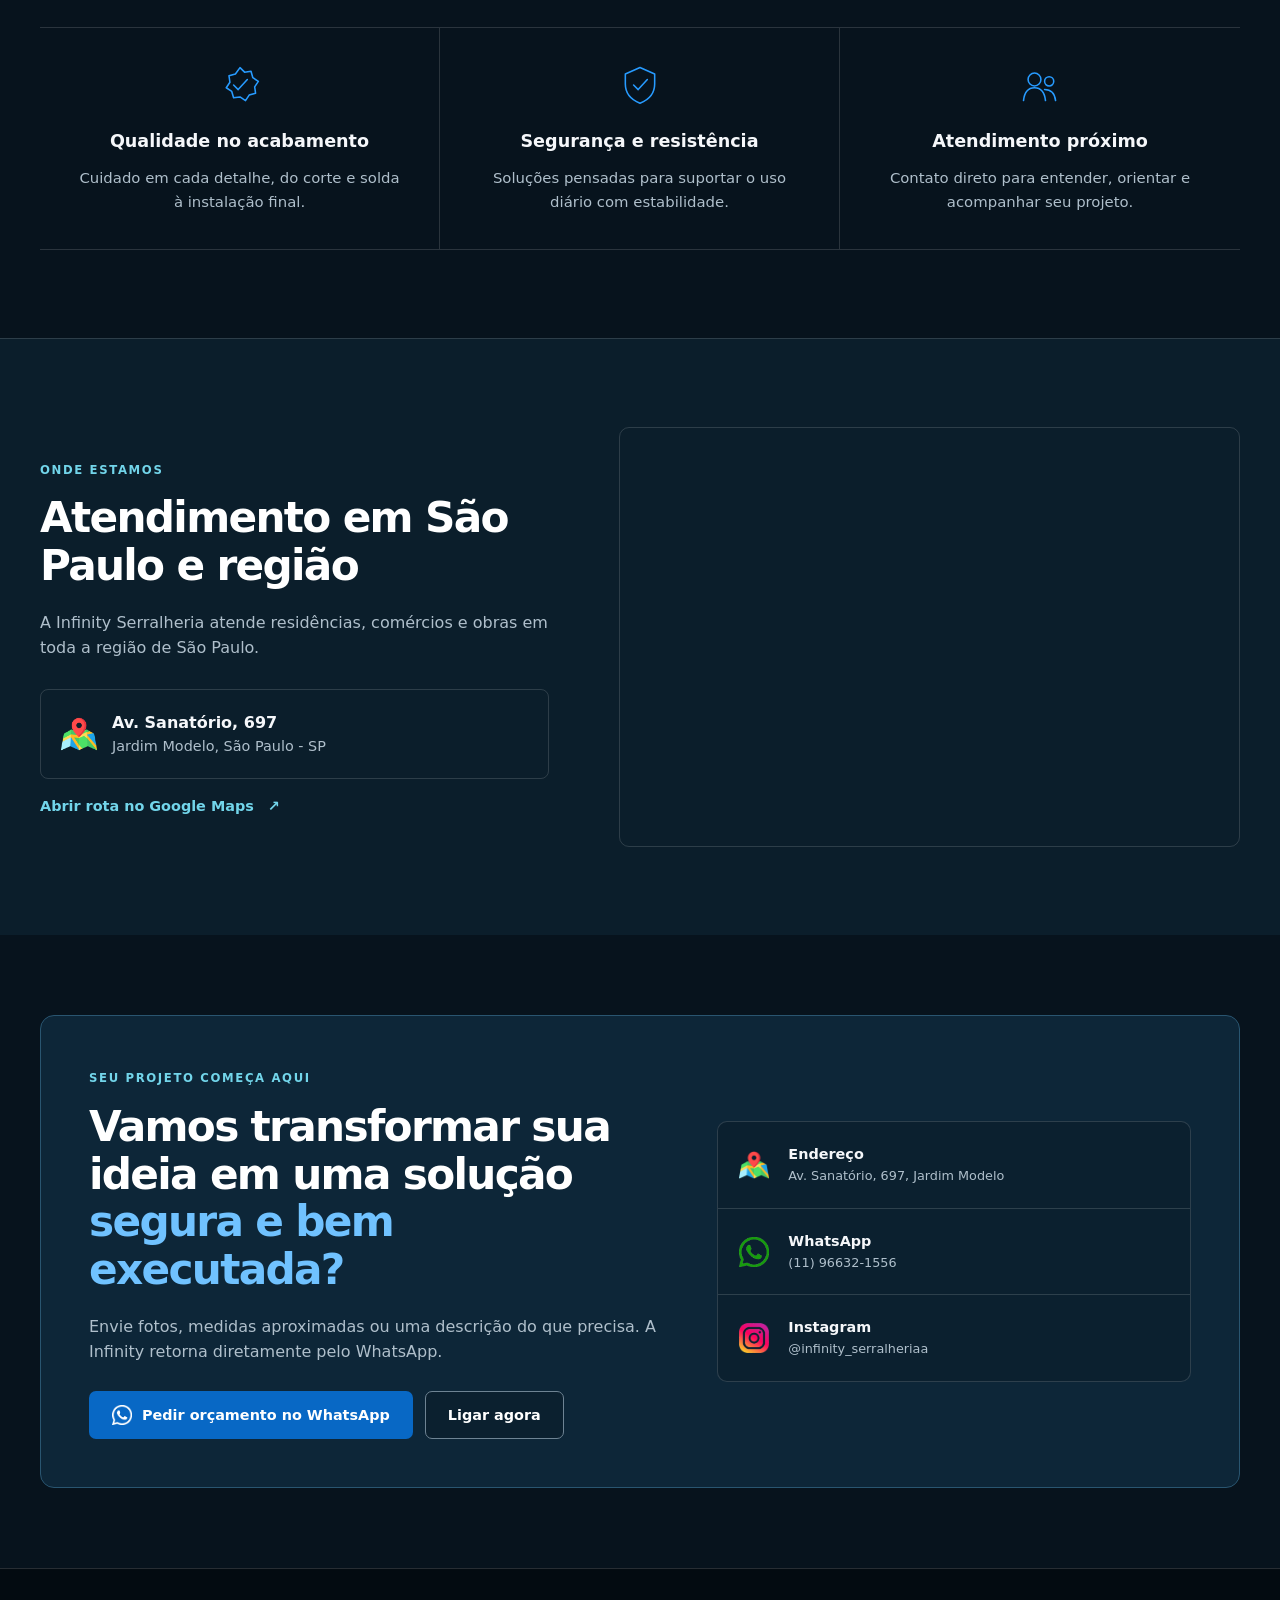
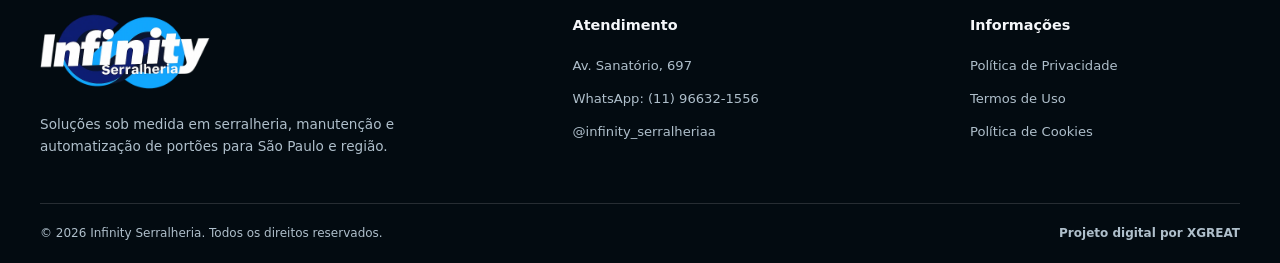
==== commit 0192126a: "Expande catálogo de portões com galeria complementar" ====
--- a/index.html
+++ b/index.html
@@ -13,7 +13,7 @@
 <title>Infinity Serralheria | São Paulo e Região</title>
 <link href="https://infinityserralheria.com.br/" rel="canonical"/>
 <link href="assets/FaviconInfinity.png" rel="icon" type="image/png"/>
-<link href="styles.css?v=20261115" rel="stylesheet"/>
+<link href="styles.css?v=20261115-2" rel="stylesheet"/>
 <script type="application/ld+json">
   {
     "@context": "https://schema.org",
@@ -126,7 +126,134 @@
     <a class="text-link" href="https://wa.me/5511966321556?text=Ol%C3%A1%2C%20vi%20o%20modelo%20IN08%20no%20site%20e%20gostaria%20de%20um%20or%C3%A7amento%20de%20port%C3%A3o." rel="noopener noreferrer" target="_blank">Orçar este modelo <span aria-hidden="true">↗</span></a>
   </div>
 </article>
-</div><p class="section-note">Medidas, acabamento e condições de instalação são definidos no orçamento.</p></div></section>
+<article aria-label="Modelo IN09" class="catalog-card">
+  <button aria-label="Ampliar portão IN09" class="catalog-photo" data-full="assets/I1.jpeg.jpeg" type="button">
+    <img alt="Portão preto com painéis horizontais e faixa ventilada superior" decoding="async" height="570" loading="lazy" src="assets/modelo-in09.webp" width="760"/>
+    <span aria-hidden="true" class="model-code">IN09</span>
+  </button>
+  <div class="catalog-body">
+    <a class="text-link" href="https://wa.me/5511966321556?text=Ol%C3%A1%2C%20vi%20o%20modelo%20IN09%20no%20site%20e%20gostaria%20de%20um%20or%C3%A7amento%20de%20port%C3%A3o." rel="noopener noreferrer" target="_blank">Orçar este modelo <span aria-hidden="true">↗</span></a>
+  </div>
+</article>
+<article aria-label="Modelo IN10" class="catalog-card">
+  <button aria-label="Ampliar portão IN10" class="catalog-photo" data-full="assets/I13.jpeg.jpeg" type="button">
+    <img alt="Portão cinza claro com puxadores metálicos e frisos curvos" decoding="async" height="711" loading="lazy" src="assets/modelo-in10.webp" width="760"/>
+    <span aria-hidden="true" class="model-code">IN10</span>
+  </button>
+  <div class="catalog-body">
+    <a class="text-link" href="https://wa.me/5511966321556?text=Ol%C3%A1%2C%20vi%20o%20modelo%20IN10%20no%20site%20e%20gostaria%20de%20um%20or%C3%A7amento%20de%20port%C3%A3o." rel="noopener noreferrer" target="_blank">Orçar este modelo <span aria-hidden="true">↗</span></a>
+  </div>
+</article>
+<article aria-label="Modelo IN11" class="catalog-card">
+  <button aria-label="Ampliar portão IN11" class="catalog-photo" data-full="assets/I15.jpeg.jpeg" type="button">
+    <img alt="Portão branco com ventilação e passagem lateral" decoding="async" height="428" loading="lazy" src="assets/modelo-in11.webp" width="760"/>
+    <span aria-hidden="true" class="model-code">IN11</span>
+  </button>
+  <div class="catalog-body">
+    <a class="text-link" href="https://wa.me/5511966321556?text=Ol%C3%A1%2C%20vi%20o%20modelo%20IN11%20no%20site%20e%20gostaria%20de%20um%20or%C3%A7amento%20de%20port%C3%A3o." rel="noopener noreferrer" target="_blank">Orçar este modelo <span aria-hidden="true">↗</span></a>
+  </div>
+</article>
+<article aria-label="Modelo IN12" class="catalog-card">
+  <button aria-label="Ampliar portão IN12" class="catalog-photo" data-full="assets/I7.jpeg.jpeg" type="button">
+    <img alt="Portão cinza com porta de pedestres independente" decoding="async" height="549" loading="lazy" src="assets/modelo-in12.webp" width="760"/>
+    <span aria-hidden="true" class="model-code">IN12</span>
+  </button>
+  <div class="catalog-body">
+    <a class="text-link" href="https://wa.me/5511966321556?text=Ol%C3%A1%2C%20vi%20o%20modelo%20IN12%20no%20site%20e%20gostaria%20de%20um%20or%C3%A7amento%20de%20port%C3%A3o." rel="noopener noreferrer" target="_blank">Orçar este modelo <span aria-hidden="true">↗</span></a>
+  </div>
+</article>
+</div>
+<details class="catalog-more">
+  <summary class="btn btn-ghost catalog-toggle">
+    <span class="catalog-toggle-more">Ver mais modelos</span>
+    <span class="catalog-toggle-less">Ver menos modelos</span>
+  </summary>
+  <div class="catalog-grid">
+<article aria-label="Modelo IN13" class="catalog-card">
+  <button aria-label="Ampliar portão IN13" class="catalog-photo" data-full="assets/I2.jpeg.jpeg" type="button">
+    <img alt="Portão branco com puxadores horizontais e porta de pedestres integrada" decoding="async" height="760" loading="lazy" src="assets/modelo-in13.webp" width="570"/>
+    <span aria-hidden="true" class="model-code">IN13</span>
+  </button>
+</article>
+<article aria-label="Modelo IN14" class="catalog-card">
+  <button aria-label="Ampliar portão IN14" class="catalog-photo" data-full="assets/I5.jpeg.jpeg" type="button">
+    <img alt="Portão preto com duas faixas ventiladas visto à noite" decoding="async" height="760" loading="lazy" src="assets/modelo-in14.webp" width="570"/>
+    <span aria-hidden="true" class="model-code">IN14</span>
+  </button>
+</article>
+<article aria-label="Modelo IN15" class="catalog-card">
+  <button aria-label="Ampliar portão IN15" class="catalog-photo" data-full="assets/I6.jpeg.jpeg" type="button">
+    <img alt="Portão cinza com grade lateral e faixa ventilada superior" decoding="async" height="760" loading="lazy" src="assets/modelo-in15.webp" width="570"/>
+    <span aria-hidden="true" class="model-code">IN15</span>
+  </button>
+</article>
+<article aria-label="Modelo IN16" class="catalog-card">
+  <button aria-label="Ampliar portão IN16" class="catalog-photo" data-full="assets/I10.jpeg.jpeg" type="button">
+    <img alt="Portão grafite com puxadores metálicos e detalhes geométricos" decoding="async" height="760" loading="lazy" src="assets/modelo-in16.webp" width="543"/>
+    <span aria-hidden="true" class="model-code">IN16</span>
+  </button>
+</article>
+<article aria-label="Modelo IN17" class="catalog-card">
+  <button aria-label="Ampliar portão IN17" class="catalog-photo" data-full="assets/I14.jpeg.jpeg" type="button">
+    <img alt="Portão branco com frisos curvos nas laterais" decoding="async" height="640" loading="lazy" src="assets/modelo-in17.webp" width="640"/>
+    <span aria-hidden="true" class="model-code">IN17</span>
+  </button>
+</article>
+<article aria-label="Modelo IN18" class="catalog-card">
+  <button aria-label="Ampliar portão IN18" class="catalog-photo" data-full="assets/I17.jpeg.jpeg" type="button">
+    <img alt="Portão branco com barras diagonais e verticais" decoding="async" height="488" loading="lazy" src="assets/modelo-in18.webp" width="630"/>
+    <span aria-hidden="true" class="model-code">IN18</span>
+  </button>
+</article>
+<article aria-label="Modelo IN19" class="catalog-card">
+  <button aria-label="Ampliar portão IN19" class="catalog-photo" data-full="assets/I18.jpeg.jpeg" type="button">
+    <img alt="Portão preto estreito com faixas ventiladas" decoding="async" height="760" loading="lazy" src="assets/modelo-in19.webp" width="351"/>
+    <span aria-hidden="true" class="model-code">IN19</span>
+  </button>
+</article>
+<article aria-label="Modelo IN20" class="catalog-card">
+  <button aria-label="Ampliar portão IN20" class="catalog-photo" data-full="assets/I22.jpeg.jpeg" type="button">
+    <img alt="Portão cinza com frisos verticais e grade superior" decoding="async" height="371" loading="lazy" src="assets/modelo-in20.webp" width="539"/>
+    <span aria-hidden="true" class="model-code">IN20</span>
+  </button>
+</article>
+<article aria-label="Modelo IN21" class="catalog-card">
+  <button aria-label="Ampliar portão IN21" class="catalog-photo" data-full="assets/I23.jpeg.jpeg" type="button">
+    <img alt="Portão largo de barras verticais instalado em uma fachada" decoding="async" height="360" loading="lazy" src="assets/modelo-in21.webp" width="640"/>
+    <span aria-hidden="true" class="model-code">IN21</span>
+  </button>
+</article>
+<article aria-label="Modelo IN22" class="catalog-card">
+  <button aria-label="Ampliar portão IN22" class="catalog-photo" data-full="assets/I24.jpeg.jpeg" type="button">
+    <img alt="Portão metálico claro com faixas ventiladas na oficina" decoding="async" height="360" loading="lazy" src="assets/modelo-in22.webp" width="640"/>
+    <span aria-hidden="true" class="model-code">IN22</span>
+  </button>
+</article>
+<article aria-label="Modelo IN23" class="catalog-card">
+  <button aria-label="Ampliar portão IN23" class="catalog-photo" data-full="assets/I26.jpeg.jpeg" type="button">
+    <img alt="Portão branco com puxadores escuros na vertical e porta lateral" decoding="async" height="480" loading="lazy" src="assets/modelo-in23.webp" width="640"/>
+    <span aria-hidden="true" class="model-code">IN23</span>
+  </button>
+</article>
+<article aria-label="Modelo IN24" class="catalog-card">
+  <button aria-label="Ampliar portão IN24" class="catalog-photo" data-full="assets/I27.jpeg.jpeg" type="button">
+    <img alt="Portão branco de painéis lisos com ventilação superior e inferior" decoding="async" height="373" loading="lazy" src="assets/modelo-in24.webp" width="550"/>
+    <span aria-hidden="true" class="model-code">IN24</span>
+  </button>
+</article>
+<article aria-label="Modelo IN25" class="catalog-card">
+  <button aria-label="Ampliar portão IN25" class="catalog-photo" data-full="assets/I29.jpeg.jpeg" type="button">
+    <img alt="Portão branco de painéis horizontais na oficina" decoding="async" height="360" loading="lazy" src="assets/modelo-in25.webp" width="640"/>
+    <span aria-hidden="true" class="model-code">IN25</span>
+  </button>
+</article>
+  </div>
+  <div class="catalog-cta">
+    <p>Gostou de algum modelo? Envie o código pelo WhatsApp e peça seu orçamento.</p>
+    <a class="btn btn-ghost" href="https://wa.me/5511966321556?text=Ol%C3%A1%2C%20vi%20o%20cat%C3%A1logo%20de%20port%C3%B5es%20da%20Infinity%20e%20gostaria%20de%20pedir%20um%20or%C3%A7amento.%20C%C3%B3digo%20do%20modelo%3A%20" rel="noopener noreferrer" target="_blank">Pedir orçamento pelo WhatsApp <span aria-hidden="true">↗</span></a>
+  </div>
+</details>
+<p class="section-note">Medidas, acabamento e condições de instalação são definidos no orçamento.</p></div></section>
 <section aria-labelledby="automation-title" class="section automation" id="automatizacao"><div class="container automation-layout"><div class="automation-image"><img alt="Portão branco com detalhes horizontais" decoding="async" height="960" loading="lazy" src="assets/outb2-card.webp" width="960"/></div><div class="automation-copy"><span class="eyebrow">Automatização de portões</span><h2 id="automation-title">Mais praticidade.<br/>Todos os dias.</h2><p>Instalação, adequação e manutenção de automatizadores. A escolha do sistema considera o portão, o espaço e a rotina de uso do imóvel.</p><ul class="detail-list"><li>Instalação de sistemas de automatização</li><li>Adequação do portão existente</li><li>Manutenção do sistema</li></ul><span class="brand-label">Marcas de automatizadores</span><ul aria-label="Marcas de automatizadores" class="brand-grid"><li><img alt="PPA" decoding="async" height="72" loading="lazy" src="assets/logos/PPA_strip.webp" width="148"/></li><li><img alt="Garen" decoding="async" height="72" loading="lazy" src="assets/logos/Garen_strip.webp" width="76"/></li><li><img alt="AGL" decoding="async" height="62" loading="lazy" src="assets/logos/AGL_strip.webp" width="220"/></li><li><img alt="Rossi" decoding="async" height="68" loading="lazy" src="assets/logos/Rossi_strip.webp" width="220"/></li></ul><a class="btn btn-primary" href="https://wa.me/5511966321556?text=Olá%2C%20gostaria%20de%20um%20orçamento%20para%20automatização%20de%20portão." rel="noopener noreferrer" target="_blank"><img alt="" aria-hidden="true" decoding="async" height="390" src="assets/Whats.png" width="388"/> Orçar automatização</a></div></div></section>
 <section aria-labelledby="maintenance-title" class="section maintenance" id="manutencao"><div class="container maintenance-layout"><div><span class="eyebrow">Manutenção</span><h2 id="maintenance-title">Cuidar também faz parte<br/>de um bom projeto.</h2><p>Ajustes, reparos, soldas e manutenção preventiva em portões, corrimãos e estruturas. Envie uma foto e conte o que precisa de atenção.</p><a class="btn btn-ghost" href="https://wa.me/5511966321556?text=Olá%2C%20preciso%20de%20manutenção%20e%20gostaria%20de%20uma%20avaliação." rel="noopener noreferrer" target="_blank">Solicitar avaliação <span aria-hidden="true">↗</span></a></div><ul class="maintenance-list"><li><span aria-hidden="true">01</span><div><h3>Ajustes e reparos</h3><p>Correções para o funcionamento e a conservação do conjunto.</p></div></li><li><span aria-hidden="true">02</span><div><h3>Soldas e estruturas</h3><p>Reparos em componentes e estruturas metálicas.</p></div></li><li><span aria-hidden="true">03</span><div><h3>Manutenção preventiva</h3><p>Cuidados para acompanhar o desgaste do uso diário.</p></div></li></ul></div></section>
 <section aria-label="Marcas de automatizadores: PPA, Garen, AGL e Rossi" class="brands-strip"><div class="container brands-inner"><div class="brands-window" tabindex="0"><div aria-hidden="true" class="brands-track"><div class="brands-group"><img alt="" decoding="async" height="72" loading="lazy" src="assets/logos/PPA_strip.webp" width="148"/><img alt="" decoding="async" height="72" loading="lazy" src="assets/logos/Garen_strip.webp" width="76"/><img alt="" decoding="async" height="62" loading="lazy" src="assets/logos/AGL_strip.webp" width="220"/><img alt="" decoding="async" height="68" loading="lazy" src="assets/logos/Rossi_strip.webp" width="220"/></div><div class="brands-group"><img alt="" decoding="async" height="72" loading="lazy" src="assets/logos/PPA_strip.webp" width="148"/><img alt="" decoding="async" height="72" loading="lazy" src="assets/logos/Garen_strip.webp" width="76"/><img alt="" decoding="async" height="62" loading="lazy" src="assets/logos/AGL_strip.webp" width="220"/><img alt="" decoding="async" height="68" loading="lazy" src="assets/logos/Rossi_strip.webp" width="220"/></div><div class="brands-group"><img alt="" decoding="async" height="72" loading="lazy" src="assets/logos/PPA_strip.webp" width="148"/><img alt="" decoding="async" height="72" loading="lazy" src="assets/logos/Garen_strip.webp" width="76"/><img alt="" decoding="async" height="62" loading="lazy" src="assets/logos/AGL_strip.webp" width="220"/><img alt="" decoding="async" height="68" loading="lazy" src="assets/logos/Rossi_strip.webp" width="220"/></div></div></div></div></section>
--- a/styles.css
+++ b/styles.css
@@ -95,6 +95,16 @@
 .text-link { display: inline-flex; align-items: center; gap: 14px; margin-top: 16px; color: var(--cyan); font-size: .9rem; font-weight: 700; }
 .text-link:hover { text-decoration: underline; text-underline-offset: 5px; }
 .catalog-body .text-link { margin-top: 7px; font-size: .85rem; }
+.catalog-more { margin-top: 32px; }
+.catalog-toggle { display: flex; width: fit-content; margin-inline: auto; cursor: pointer; list-style: none; }
+.catalog-toggle::-webkit-details-marker { display: none; }
+.catalog-toggle::after { content: ''; width: 7px; height: 7px; margin: 0 2px 4px; border: solid currentColor; border-width: 0 2px 2px 0; transform: rotate(45deg); }
+.catalog-more[open] > .catalog-toggle::after { margin: 4px 2px 0; transform: rotate(225deg); }
+.catalog-toggle-less,.catalog-more[open] > .catalog-toggle .catalog-toggle-more { display: none; }
+.catalog-more[open] > .catalog-toggle .catalog-toggle-less { display: inline; }
+.catalog-more > .catalog-grid { margin-top: 24px; }
+.catalog-cta { display: flex; flex-wrap: wrap; align-items: center; justify-content: center; gap: 14px 22px; margin-top: 28px; padding-top: 22px; border-top: 1px solid var(--line); text-align: center; }
+.catalog-cta p { color: var(--muted); font-size: .93rem; }
 /* Automatization and manufacturer marks */
 .automation-layout { display: grid; grid-template-columns: 1fr 1fr; gap: clamp(36px,6vw,100px); align-items: center; }
 .automation-image { overflow: hidden; border-radius: var(--radius); border: 1px solid var(--line); }
@@ -275,7 +285,7 @@
  .service-body p { font-size: .93rem; margin-bottom: 22px; }
  .service-link { font-size: .88rem; }
  .catalog-grid { gap: 25px 14px; }
- .catalog-photo > span { bottom: 8px; right: 8px; padding: 5px 7px; font-size: .65rem; }
+ .catalog-photo > .model-code { top: 8px; left: 8px; padding: 5px 7px; }
  .catalog-body .text-link { gap: 6px; font-size: .75rem; }
  .section-note { font-size: .8rem; }
  .automation-layout,.maintenance-layout { grid-template-columns: 1fr; gap: 30px; }
@@ -306,9 +316,6 @@
  .floating-whatsapp { right: 14px; bottom: 14px; width: 54px; height: 54px; }
  .back-to-top { bottom: 18px; }
 }
-@media (max-width: 560px) {
- .catalog-grid { grid-template-columns: minmax(0,1fr); }
-}
 @media (max-width: 390px) {
  .hero-actions { grid-template-columns: 1fr; }
  .hero-inner.container { min-height: 720px; }
